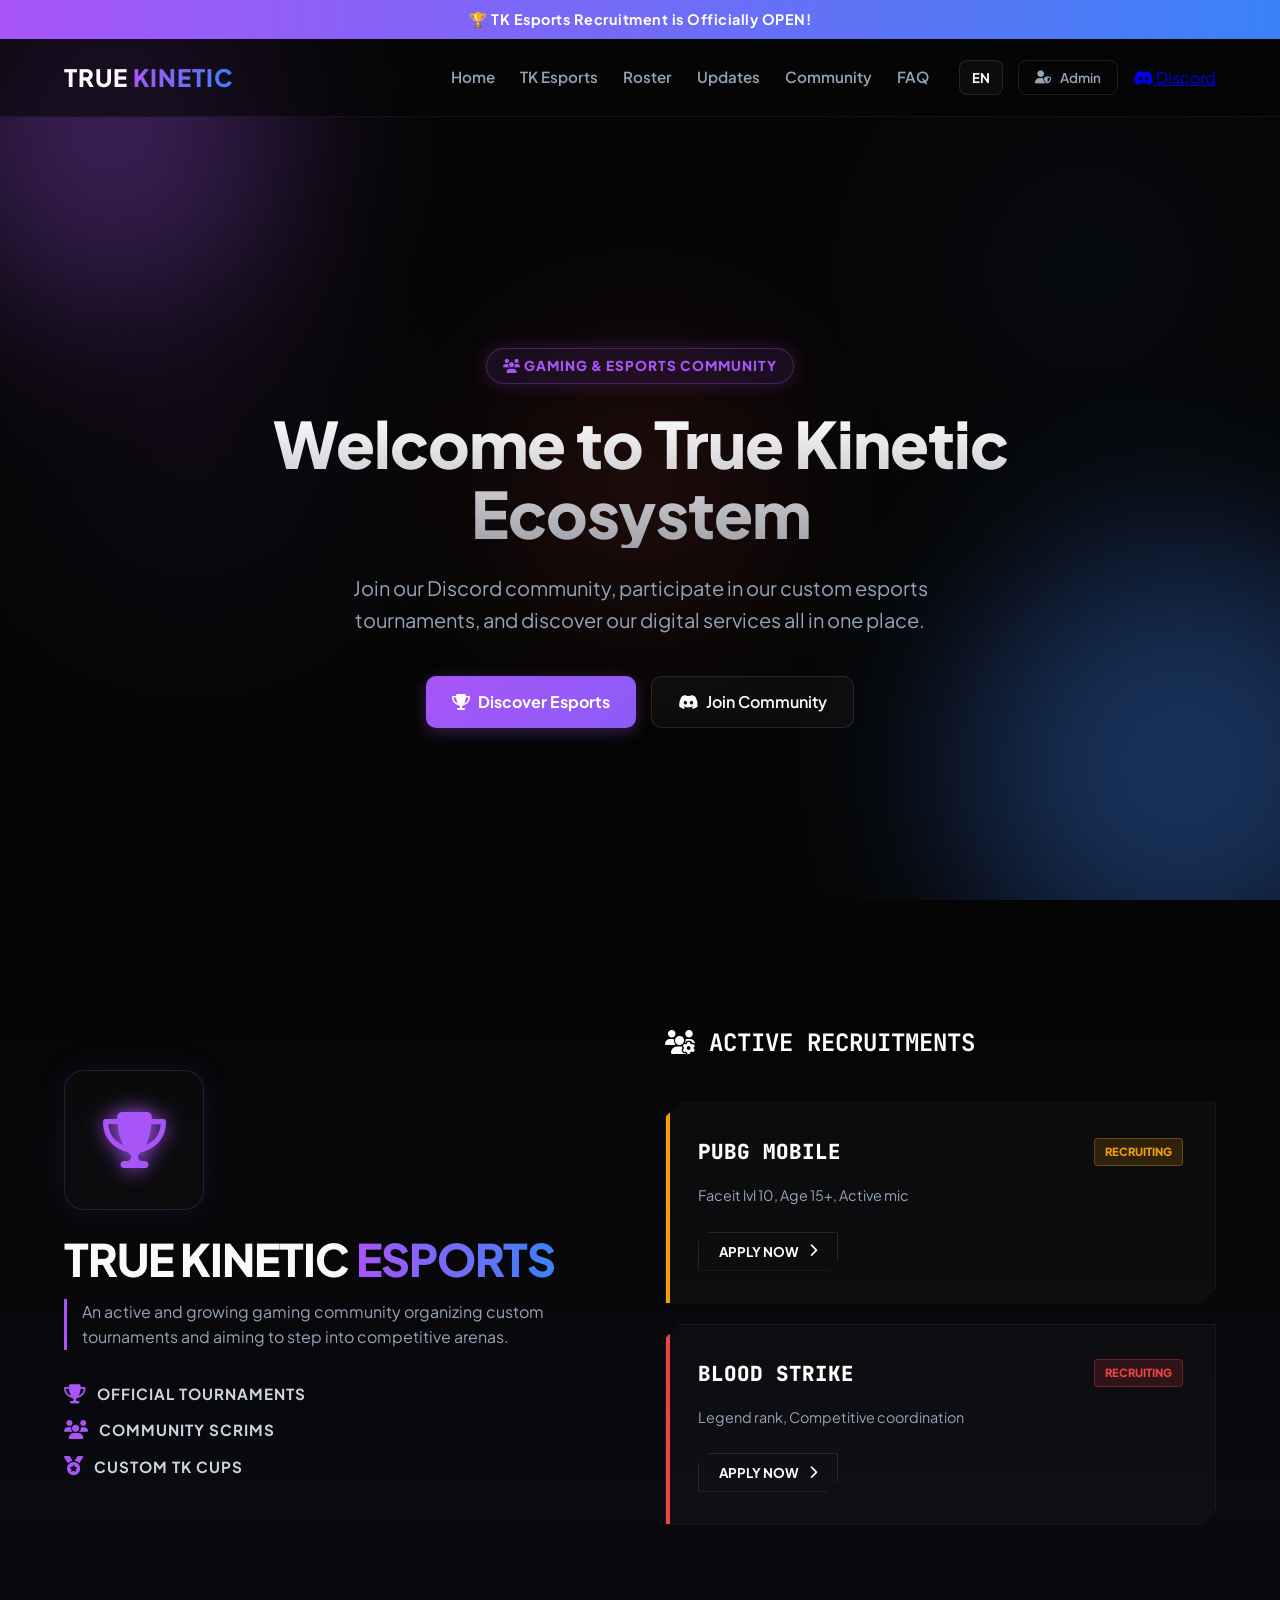
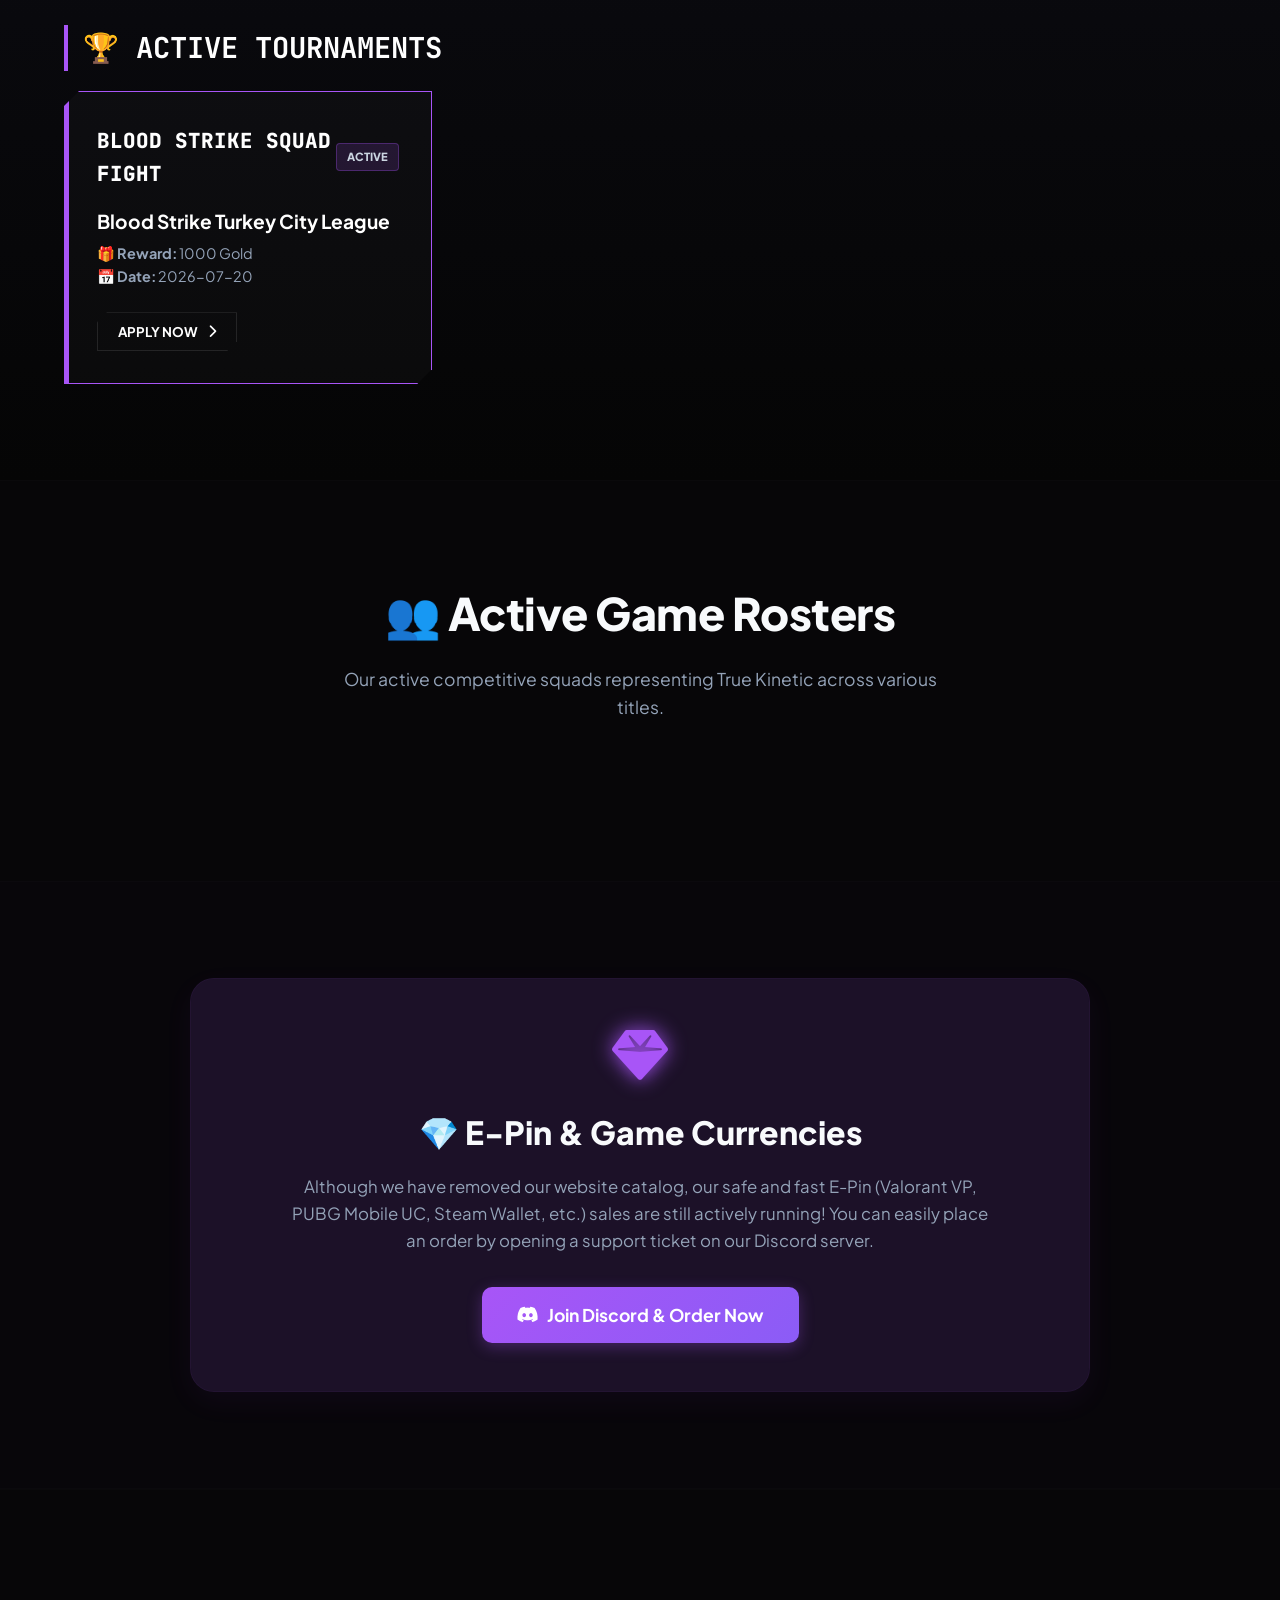
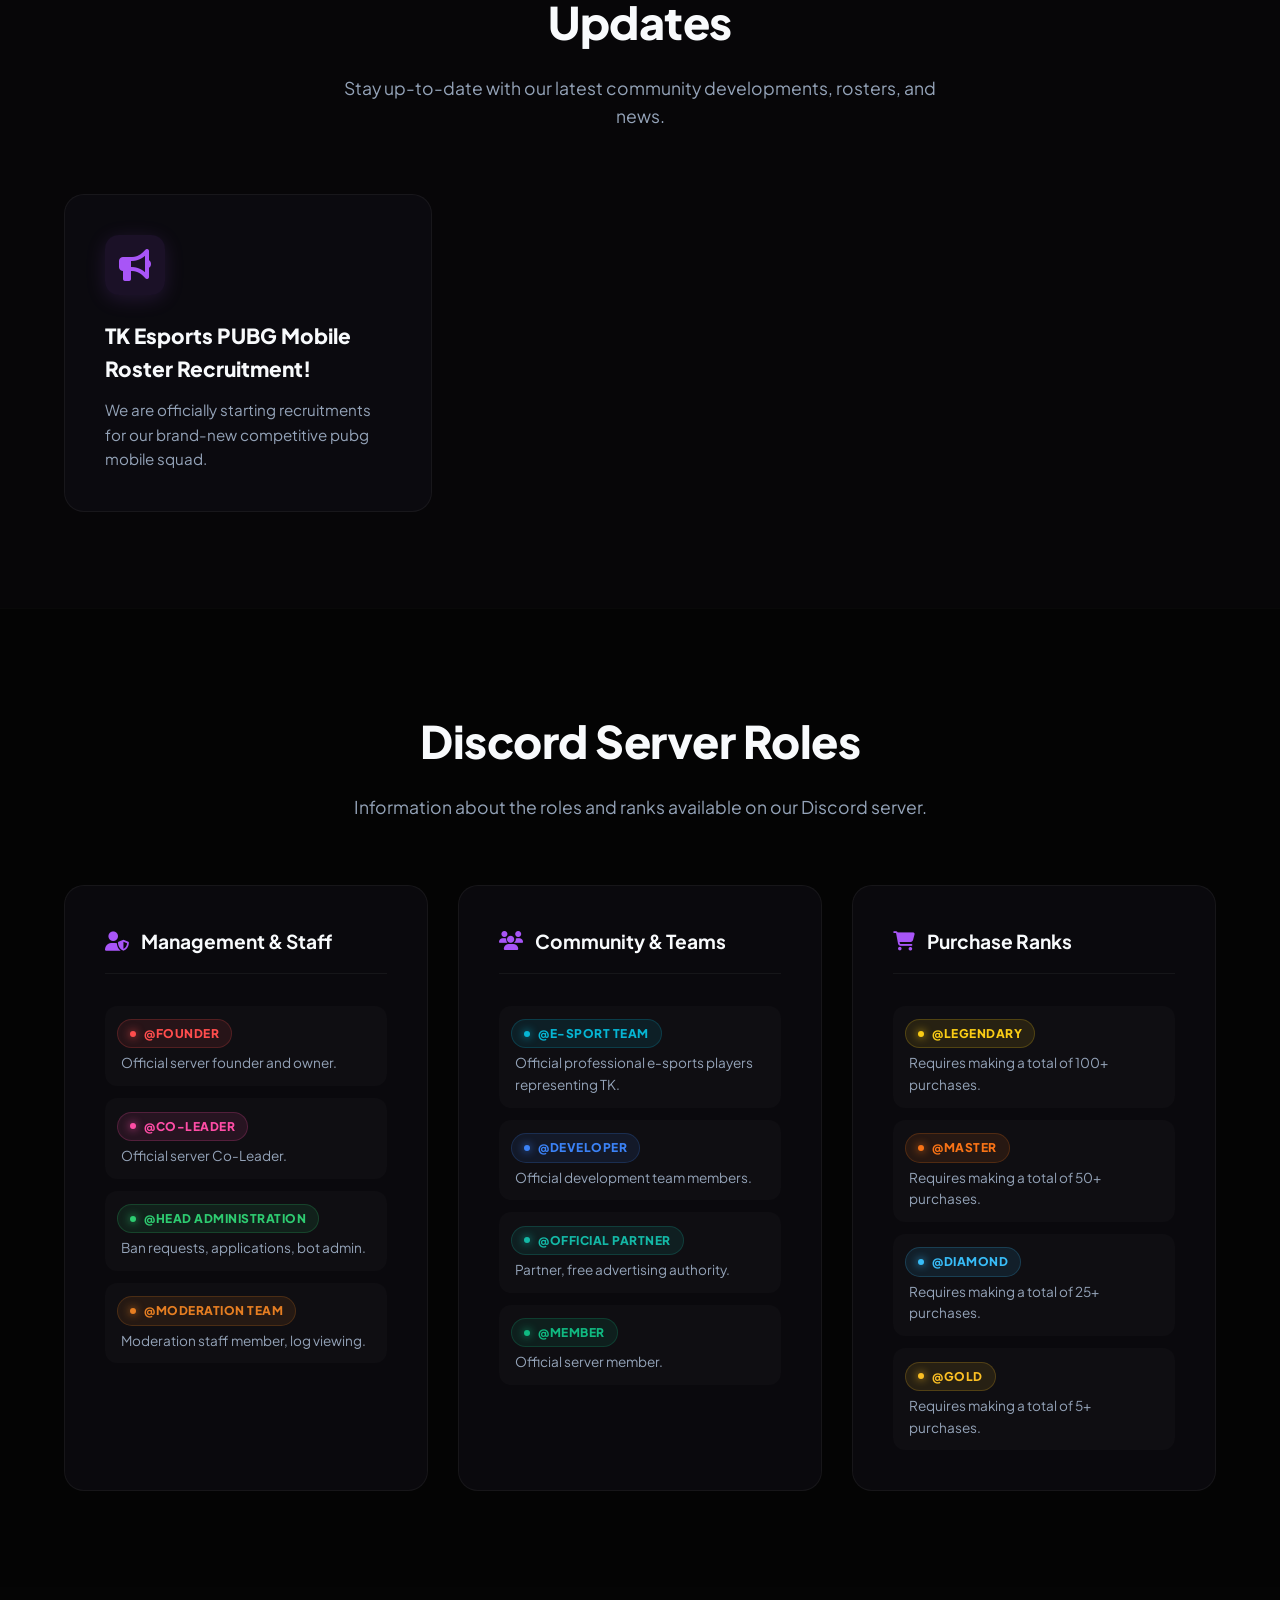
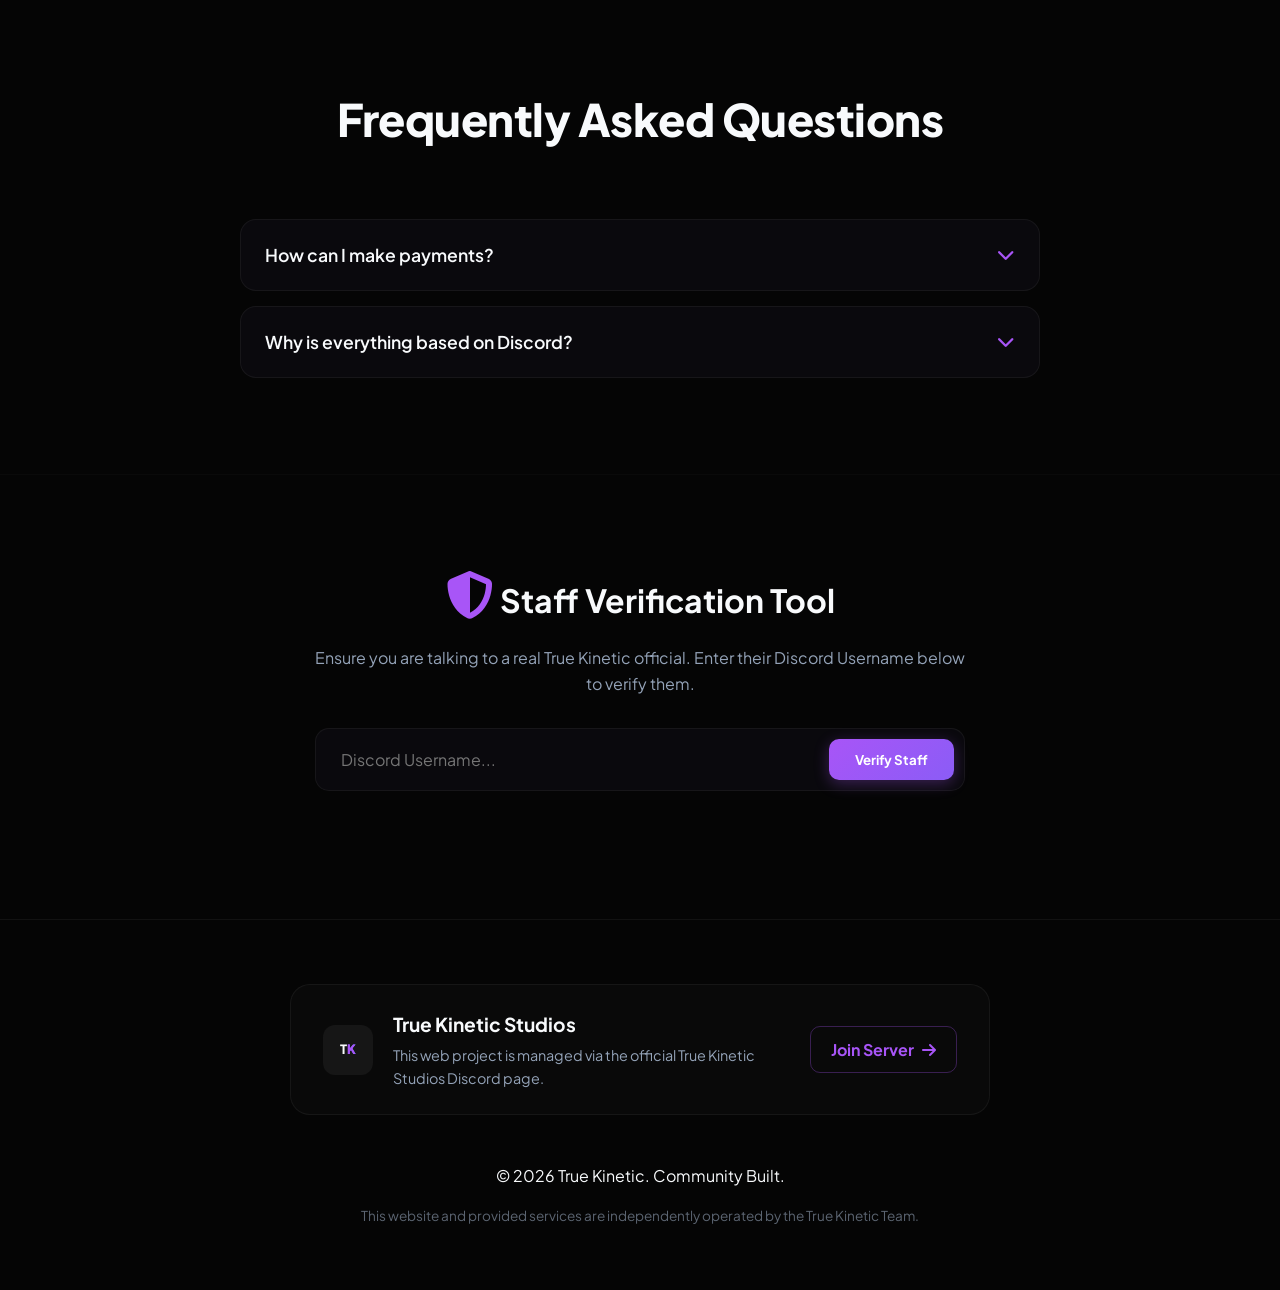
==== index.html @ 8502e548 "Update print statement from 'Hello' to 'Goodbye'" ====
<!DOCTYPE html>
<html lang="en">
<head>
    <meta charset="UTF-8" />
    <meta name="viewport" content="width=device-width, initial-scale=1.0" />
    
    <!-- SEO & Discord Open Graph Etiketleri -->
    <title>True Kinetic | Esports & Community Hub</title>
    <meta name="description" content="Official True Kinetic Esports and Gaming Community Hub.">
    <meta property="og:title" content="True Kinetic | Esports & Community Hub" />
    <meta property="og:description" content="Official True Kinetic Esports, community tournaments, and digital services hub." />
    <meta property="og:image" content="https://images.unsplash.com/photo-1614680376573-df3480f0c6ff?q=80&w=1200&auto=format&fit=crop" />
    <meta property="og:url" content="https://truekinetichub.com" />
    <meta name="theme-color" content="#a855f7">

    <!-- Özel Fontlar ve İkonlar -->
    <link href="https://fonts.googleapis.com/css2?family=Plus+Jakarta+Sans:wght@300;400;500;600;700;800&family=JetBrains+Mono:wght@400;700;800&display=swap" rel="stylesheet">
    <link rel="stylesheet" href="https://cdnjs.cloudflare.com/ajax/libs/font-awesome/6.4.0/css/all.min.css" />
    
    <!-- Harici CSS Dosyası -->
    <link rel="stylesheet" href="style.css" />
</head>
<body>

    <!-- ARKAPLAN ANİMASYONLARI -->
    <div class="animated-bg-elements">
        <div class="glow-orb orb-1"></div>
        <div class="glow-orb orb-2"></div>
        <div class="glow-orb orb-3"></div>
    </div>

    <!-- DUYURU ÇUBUĞU -->
    <div class="announcement-bar">
        <span data-i18n="announcement">🏆 TK Esports Recruitment is Officially OPEN!</span>
    </div>

    <!-- HEADER & NAVBAR -->
    <header class="navbar" id="navbar">
        <div class="logo-area">
            <span class="logo-true">TRUE</span>
            <span class="logo-kinetic"> KINETIC</span>
        </div>

        <div class="mobile-toggle" id="mobileToggle">
            <i class="fas fa-bars"></i>
        </div>

        <div class="nav-container" id="navContainer">
            <nav>
                <a href="#home" data-i18n="nav_home">Home</a>
                <a href="#esports" data-i18n="nav_esports">E-Sports</a>
                <a href="#rosters" data-i18n="nav_roster">Roster</a>
                <a href="#updates" data-i18n="nav_updates">Updates</a>
                <a href="#server-roles" data-i18n="nav_community">Community</a>
                <a href="#faq" data-i18n="nav_faq">FAQ</a>
            </nav>

            <div class="nav-actions">
                <!-- Dil Seçici -->
                <div class="lang-selector">
                    <select id="langSelect">
                        <option value="en">EN</option>
                        <option value="tr">TR</option>
                    </select>
                </div>

                <!-- Admin Giriş Butonu -->
                <button id="openAdminLoginBtn" class="nav-admin-btn">
                    <i class="fas fa-user-shield"></i>
                    <span data-i18n="nav_admin">Admin</span>
                </button>

                <a href="https://discord.gg/tqsKHt6qSS" target="_blank" rel="noopener noreferrer" class="nav-discord-btn">
                    <i class="fab fa-discord"></i> Discord
                </a>
            </div>
        </div>
    </header>

    <!-- HERO SECTION -->
    <section id="home" class="hero">
        <div class="hero-content reveal-on-scroll">
            <span class="badge"><i class="fas fa-users"></i> Gaming & Esports Community</span>
            <h1 data-i18n="hero_title">Welcome to True Kinetic Ecosystem</h1>
            <p data-i18n="hero_desc">Join our Discord community, participate in our custom esports tournaments, and discover our digital services all in one place.</p>
            <div class="hero-buttons">
                <a href="#esports" class="primary-btn"><i class="fas fa-trophy"></i> <span data-i18n="hero_btn_explore">Discover Esports</span></a>
                <a href="https://discord.gg/tqsKHt6qSS" target="_blank" rel="noopener noreferrer" class="secondary-btn">
                    <i class="fab fa-discord"></i> <span data-i18n="hero_btn_discord">Join Community</span>
                </a>
            </div>
        </div>
    </section>

    <!-- TRUE KINETIC ESPORTS -->
    <section id="esports" class="esports-battle-section content-section">
        <div class="esports-battle-container reveal-on-scroll">
            
            <!-- Sol Taraf: Dev Logo ve Topluluk Ruhu -->
            <div class="es-brand-side">
                <div class="es-glow-ring">
                    <i class="fas fa-trophy" style="font-size: 3.5rem; color: var(--purple-glow); filter: drop-shadow(0 0 10px var(--purple-glow));"></i>
                </div>
                <h2 class="es-hero-title">TRUE KINETIC <span>ESPORTS</span></h2>
                <p class="es-hero-desc" data-i18n="es_community_desc">Kendi turnuvalarını düzenleyen, rekabetçi arenalarda yer almayı hedefleyen aktif ve gelişmekte olan bir oyuncu topluluğuyuz.</p>
                <div class="es-features">
                    <span><i class="fas fa-trophy"></i> <span data-i18n="es_feat_1">Official Tournaments</span></span>
                    <span><i class="fas fa-users"></i> <span data-i18n="es_feat_2">Community Scrims</span></span>
                    <span><i class="fas fa-medal"></i> <span data-i18n="es_feat_3">Custom TK Cups</span></span>
                </div>
            </div>

            <!-- Sağ Taraf: Dinamik Kadro Başvuruları (Admin panelinden eklenenler buraya düşecek) -->
            <div class="es-roster-side">
                <h3 style="font-family: var(--font-mono); font-size: 1.5rem; margin-bottom: 20px; color: white;"><i class="fas fa-users-gear"></i> ACTIVE RECRUITMENTS</h3>
                <div id="activeRecruitmentsGrid" style="display: flex; flex-direction: column; gap: 20px;">
                    <!-- Başvurular buraya dinamik dolacak -->
                </div>
            </div>

            <!-- DİNAMİK TURNUVA ALANI -->
            <div style="flex: 1 1 100%; margin-top: 50px;">
                <h3 style="font-family: var(--font-mono); font-size: 1.8rem; margin-bottom: 20px; border-left: 4px solid var(--purple-glow); padding-left: 15px; color: white;">🏆 ACTIVE TOURNAMENTS</h3>
                <div id="activeTournamentsGrid" style="display: grid; grid-template-columns: repeat(auto-fill, minmax(320px, 1fr)); gap: 24px;">
                    <!-- Turnuvalar buraya dinamik dolacak -->
                </div>
            </div>

        </div>
    </section>

    <!-- ACTIVE ROSTERS SECTION (DİNAMİK OYUNCU KADROLARI ALANI) -->
    <section id="rosters" class="content-section" style="background: rgba(168, 85, 247, 0.01); border-top: 1px solid rgba(255,255,255,0.01);">
        <div class="section-header reveal-on-scroll">
            <h2 class="section-title" data-i18n="roster_title">👥 Active Game Rosters</h2>
            <p class="section-subtitle" data-i18n="roster_subtitle">Our active competitive squads representing True Kinetic across various titles.</p>
        </div>
        <div id="activeRostersContainer" style="max-width: 1200px; margin: 0 auto; display: flex; flex-direction: column; gap: 40px;">
            <!-- Kadrolar buraya oyunlara göre gruplanarak dinamik dolacak -->
        </div>
    </section>

    <!-- E-PIN SATIŞ DUYURU BÖLÜMÜ -->
    <section id="epin-announcement" class="content-section" style="background: rgba(168, 85, 247, 0.02); border-top: 1px solid rgba(255,255,255,0.01); border-bottom: 1px solid rgba(255,255,255,0.01);">
        <div class="epin-banner reveal-on-scroll" style="max-width: 900px; margin: 0 auto; background: var(--bg-card); border: 1px solid var(--border-color); border-radius: 24px; padding: 3rem; text-align: center; position: relative; overflow: hidden; box-shadow: 0 10px 30px rgba(168, 85, 247, 0.05); transition: var(--transition-smooth);">
            <div class="es-roster-bg" style="background: var(--purple-glow); opacity: 0.1; width: 100%;"></div>
            <div style="position: relative; z-index: 2;">
                <i class="fas fa-gem" style="font-size: 3.5rem; color: var(--purple-glow); margin-bottom: 1.5rem; filter: drop-shadow(0 0 10px var(--purple-glow));"></i>
                <h2 style="font-size: 2rem; color: var(--text-white); margin-bottom: 1rem; font-weight: 800;" data-i18n="epin_title">💎 E-Pin & Game Currencies</h2>
                <p style="color: var(--text-muted); font-size: 1.05rem; line-height: 1.6; max-width: 700px; margin: 0 auto 2rem;" data-i18n="epin_desc">
                    Although we have removed our website catalog, our safe and fast E-Pin (Valorant VP, PUBG Mobile UC, Steam Cüzdan vb.) sales are still actively running! You can easily place an order by opening a support ticket on our Discord server.
                </p>
                <a href="https://discord.gg/tqsKHt6qSS" target="_blank" rel="noopener noreferrer" class="primary-btn" style="padding: 14px 35px; font-size: 1.1rem;">
                    <i class="fab fa-discord"></i> <span data-i18n="epin_btn">Join Discord & Order Now</span>
                </a>
            </div>
        </div>
    </section>

    <!-- ANNOUNCEMENTS & UPDATES SECTION -->
    <section id="updates" class="updates-section content-section">
        <div class="section-header reveal-on-scroll">
            <h2 class="section-title" data-i18n="nav_updates">Announcements & Updates</h2>
            <p class="section-subtitle">Stay up-to-date with our latest community developments, rosters, and news.</p>
        </div>
        <div id="updatesGrid" class="services-grid">
            <!-- Gelişmeler ve blog duyuruları buraya dinamik dolacak -->
        </div>
    </section>

    <!-- DISCORD ROLLERİ -->
    <section id="server-roles" class="roles-section content-section">
        <div class="section-header reveal-on-scroll">
            <h2 class="section-title" data-i18n="roles_title">Discord Server Roles</h2>
            <p class="section-subtitle" data-i18n="roles_subtitle">Information about the roles and ranks available on our Discord server.</p>
        </div>

        <div class="roles-grid reveal-on-scroll">
            <div class="roles-column">
                <h3 class="column-title"><i class="fas fa-user-shield"></i> <span data-i18n="role_col_staff">Management & Staff</span></h3>
                <div class="role-list">
                    <div class="role-item"><span class="role-badge r-founder">@Founder</span><p data-i18n="r_founder_desc">Official server founder, owner.</p></div>
                    <div class="role-item"><span class="role-badge r-coleader">@Co-Leader</span><p data-i18n="r_coleader_desc">Official server Co-Lead.</p></div>
                    <div class="role-item"><span class="role-badge r-headadmin">@Head Administration</span><p data-i18n="r_headadmin_desc">Ban requests, applications, bot admin.</p></div>
                    <div class="role-item"><span class="role-badge r-mod">@Moderation Team</span><p data-i18n="r_mod_desc">Moderation staff member, log viewing.</p></div>
                </div>
            </div>
            <div class="roles-column">
                <h3 class="column-title"><i class="fas fa-users"></i> <span data-i18n="role_col_members">Community & Teams</span></h3>
                <div class="role-list">
                    <div class="role-item"><span class="role-badge r-esport">@E-Sport Team</span><p data-i18n="r_esport_desc">Official professional e-sports players representing TK.</p></div>
                    <div class="role-item"><span class="role-badge r-developer">@Developer</span><p data-i18n="r_developer_desc">Official development team members.</p></div>
                    <div class="role-item"><span class="role-badge r-partnerteam">@Official Partner</span><p data-i18n="r_partnerteam_desc">Partner, free advertising authority.</p></div>
                    <div class="role-item"><span class="role-badge r-member">@Member</span><p data-i18n="r_member_desc">Official server member.</p></div>
                </div>
            </div>
            <div class="roles-column">
                <h3 class="column-title"><i class="fas fa-shopping-cart"></i> <span data-i18n="role_col_ranks">Purchase Ranks</span></h3>
                <div class="role-list">
                    <div class="role-item"><span class="role-badge r-legendary">@Legendary</span><p data-i18n="r_legendary_desc">Requires making a total of 100+ purchases.</p></div>
                    <div class="role-item"><span class="role-badge r-master">@Master</span><p data-i18n="r_master_desc">Requires making a total of 50+ purchases.</p></div>
                    <div class="role-item"><span class="role-badge r-diamond">@Diamond</span><p data-i18n="r_diamond_desc">Requires making a total of 25+ purchases.</p></div>
                    <div class="role-item"><span class="role-badge r-gold">@Gold</span><p data-i18n="r_gold_desc">Requires making a total of 5+ purchases.</p></div>
                </div>
            </div>
        </div>
    </section>

    <!-- S.S.S. -->
    <section id="faq" class="faq-section content-section">
        <div class="section-header reveal-on-scroll">
            <h2 class="section-title" data-i18n="faq_title">Frequently Asked Questions</h2>
        </div>
        <div class="faq-container reveal-on-scroll">
            <div class="faq-item">
                <button class="faq-question"><span data-i18n="faq_q1_title">How can I make payments?</span><i class="fas fa-chevron-down"></i></button>
                <div class="faq-answer"><p data-i18n="faq_q1_desc">You can easily complete payments by opening a ticket on our Discord server. We support various secure options like Bank Transfer, Papara, and major secure local payment networks.</p></div>
            </div>
            <div class="faq-item">
                <button class="faq-question"><span data-i18n="faq_q3_title">Why is everything based on Discord?</span><i class="fas fa-chevron-down"></i></button>
                <div class="faq-answer"><p data-i18n="faq_q3_desc">To offer personal assistance, address specific inquiries directly, and maintain direct secure support, we manage all purchases personally through our Discord ticket system.</p></div>
            </div>
        </div>
    </section>

    <!-- YETKİLİ DOĞRULAMA -->
    <section class="security-check content-section">
        <div class="security-container reveal-on-scroll">
            <h2><i class="fas fa-shield-halved"></i> Staff Verification Tool</h2>
            <p data-i18n="sec_desc">Ensure you are talking to a real True Kinetic official. Enter their Discord Username below to verify them.</p>
            <div class="verify-box">
                <input type="text" id="staffInput" placeholder="Discord Username..." />
                <button id="verifyBtn" class="primary-btn" data-i18n="sec_btn">Verify Staff</button>
            </div>
            <div id="verifyResult" class="verify-result"></div>
        </div>
    </section>

    <!-- FOOTER -->
    <footer>
        <div class="footer-container">
            <div class="footer-community">
                <div class="community-info">
                    <div class="community-logo-wrapper">
                        <span class="logo-true" style="font-weight: 900; font-size: 0.8rem;">T</span><span class="logo-kinetic" style="font-weight: 900; font-size: 0.8rem; color:var(--purple-glow)">K</span>
                    </div>
                    <div class="community-text">
                        <h4 data-i18n="footer_community_title">True Kinetic Studios</h4>
                        <p data-i18n="footer_community_desc">This web project is managed via the official True Kinetic Studios Discord page.</p>
                    </div>
                </div>
                <a href="https://discord.gg/tqsKHt6qSS" target="_blank" class="community-btn">
                    Join Server <i class="fas fa-arrow-right"></i>
                </a>
            </div>
            <div class="footer-content">
                <p>&copy; 2026 True Kinetic. Community Built.</p>
                <p class="footer-sub" data-i18n="footer_sub">This website and provided services are independently operated by the True Kinetic Team.</p>
            </div>
        </div>
    </footer>

    <!-- MODALLAR (POPUPS) -->
    <div id="toastContainer"></div>

    <!-- 2. Admin Şifre Giriş Modalı -->
    <div id="adminAuthModal" class="modal-overlay">
        <div class="modal-content auth-modal-content">
            <span class="close-modal-btn" id="closeAuthBtn">&times;</span>
            <i class="fas fa-fingerprint auth-icon"></i>
            <h2>System Authentication</h2>
            <div style="margin-top: 1.5rem; text-align: left;">
                <div class="password-field-wrapper">
                    <input type="password" id="adminPassInput" class="dashboard-input" placeholder="Enter secure key...">
                    <button type="button" class="password-toggle-btn" id="toggleAdminPass"><i class="far fa-eye"></i></button>
                </div>
            </div>
            <button id="submitAdminLoginBtn" class="primary-btn" style="width: 100%; justify-content: center; margin-top: 1rem;"><i class="fas fa-unlock"></i> Authenticate Session</button>
        </div>
    </div>

    <!-- 3. Admin Yönetim Paneli Modalı (Log Out Butonu ve Yeni Sekmeler Eklendi) -->
    <div id="adminDashboard" class="modal-overlay">
        <div class="dashboard-content">
            <span class="close-modal-btn" onclick="document.getElementById('adminDashboard').classList.remove('active')">&times;</span>
            
            <div class="dashboard-header" style="display: flex; justify-content: space-between; align-items: center; border-bottom: 1px solid var(--border-color); padding-bottom: 15px; margin-bottom: 20px;">
                <div>
                    <h2><i class="fas fa-toolbox"></i> True Kinetic Control Panel</h2>
                    <p>Manage tournaments, write community updates, and open team applications instantly.</p>
                </div>
                <button id="adminLogoutBtn" class="primary-btn" style="background: var(--danger); font-size: 0.9rem; padding: 8px 15px; border-radius: 8px; box-shadow: none;"><i class="fas fa-sign-out-alt"></i> Log Out</button>
            </div>

            <div class="dashboard-stats" style="display: grid; grid-template-columns: repeat(auto-fit, minmax(200px, 1fr)); gap: 20px;">
                <div class="stat-card"><div class="stat-icon"><i class="fas fa-trophy"></i></div><div class="stat-info"><h4 id="statTotalTournaments">0</h4><span>Tournaments</span></div></div>
                <div class="stat-card"><div class="stat-icon"><i class="fas fa-newspaper"></i></div><div class="stat-info"><h4 id="statTotalUpdates">0</h4><span>Updates & News</span></div></div>
                <div class="stat-card"><div class="stat-icon"><i class="fas fa-user-plus"></i></div><div class="stat-info"><h4 id="statTotalRecruitments">0</h4><span>Applications</span></div></div>
                <div class="stat-card"><div class="stat-icon"><i class="fas fa-users"></i></div><div class="stat-info"><h4 id="statTotalRoster">0</h4><span>Roster Members</span></div></div>
            </div>

            <div class="dashboard-tabs">
                <button class="tab-btn active" data-tab="tabAdminTournaments"><i class="fas fa-trophy"></i> Tournaments</button>
                <button class="tab-btn" data-tab="tabAdminUpdates"><i class="fas fa-newspaper"></i> Updates & News</button>
                <button class="tab-btn" data-tab="tabAdminRecruitments"><i class="fas fa-user-plus"></i> Recruitments</button>
                <button class="tab-btn" data-tab="tabAdminRoster"><i class="fas fa-users"></i> Team Roster</button>
                <button class="tab-btn" data-tab="tabAdminStaff"><i class="fas fa-database"></i> Database & Staff</button>
            </div>

            <div class="dashboard-body">
                <!-- Sekme 1: Turnuva Yönetimi -->
                <div id="tabAdminTournaments" class="tab-content active">
                    <div class="dashboard-grid-2">
                        <div class="dashboard-section">
                            <h3><i class="fas fa-plus"></i> Create Esports Tournament</h3>
                            <div class="add-product-form">
                                <input type="text" id="tourOyun" class="dashboard-input" placeholder="Game Name (e.g., Valorant)" required>
                                <input type="text" id="tourBaslik" class="dashboard-input" placeholder="Tournament Title" required>
                                <input type="text" id="tourOdul" class="dashboard-input" placeholder="Reward Pool (e.g., 5000 VP)" required>
                                <input type="date" id="tourTarih" class="dashboard-input" required>
                                <button id="addTournamentBtn" class="primary-btn dashboard-action-btn"><i class="fas fa-plus"></i> Launch Tournament</button>
                            </div>
                        </div>
                        <div class="dashboard-section">
                            <h3><i class="fas fa-list"></i> Active Tournaments</h3>
                            <ul id="adminTournamentList" class="dashboard-staff-list" style="max-height: 400px"></ul>
                        </div>
                    </div>
                </div>

                <!-- Sekme 2: Duyuru ve Güncelleme Yönetimi -->
                <div id="tabAdminUpdates" class="tab-content">
                    <div class="dashboard-grid-2">
                        <div class="dashboard-section">
                            <h3><i class="fas fa-plus"></i> Write Community Update</h3>
                            <div class="add-product-form">
                                <input type="text" id="upBaslikEn" class="dashboard-input" placeholder="Title (EN)" required>
                                <input type="text" id="upBaslikTr" class="dashboard-input" placeholder="Başlık (TR)" required>
                                <input type="text" id="upDescEn" class="dashboard-input" placeholder="Description (EN)" required>
                                <input type="text" id="upDescTr" class="dashboard-input" placeholder="Açıklama (TR)" required>
                                <input type="text" id="upIcon" class="dashboard-input" placeholder="FontAwesome Icon (e.g., fas fa-bullhorn)" required>
                                <button id="addUpdateBtn" class="primary-btn dashboard-action-btn"><i class="fas fa-plus"></i> Post Update</button>
                            </div>
                        </div>
                        <div class="dashboard-section">
                            <h3><i class="fas fa-list"></i> Published Updates</h3>
                            <ul id="adminUpdateList" class="dashboard-staff-list" style="max-height: 400px"></ul>
                        </div>
                    </div>
                </div>

                <!-- Sekme 3: Kadro Başvuru Yönetimi -->
                <div id="tabAdminRecruitments" class="tab-content">
                    <div class="dashboard-grid-2">
                        <div class="dashboard-section">
                            <h3><i class="fas fa-plus"></i> Create New Recruitment</h3>
                            <div class="add-product-form">
                                <input type="text" id="recOyun" class="dashboard-input" placeholder="Game Name (e.g., CS2)" required />
                                <div class="form-row-dual">
                                    <input type="text" id="recDescEn" class="dashboard-input" placeholder="Reqs (EN)" required />
                                    <input type="text" id="recDescTr" class="dashboard-input" placeholder="Gereksinimler (TR)" required />
                                </div>
                                <select id="recTheme" class="dashboard-select">
                                    <option value="pubg-theme">Yellow Theme (PUBG)</option>
                                    <option value="bs-theme">Red Theme (Blood Strike)</option>
                                    <option value="software">Purple Theme (True Kinetic)</option>
                                </select>
                                <button id="addRecruitmentBtn" class="primary-btn dashboard-action-btn"><i class="fas fa-plus"></i> Open Recruitment</button>
                            </div>
                        </div>
                        <div class="dashboard-section">
                            <h3><i class="fas fa-trash-can"></i> Active Recruitments</h3>
                            <ul id="adminRecruitmentList" class="dashboard-staff-list" style="max-height: 400px"></ul>
                        </div>
                    </div>
                </div>

                <!-- Sekme 4: E-Spor Kadro Yönetimi (YEPYENİ BÖLÜM!) -->
                <div id="tabAdminRoster" class="tab-content">
                    <div class="dashboard-grid-2">
                        <div class="dashboard-section">
                            <h3><i class="fas fa-user-plus"></i> Add Team Member</h3>
                            <div class="add-product-form">
                                <input type="text" id="memberOyun" class="dashboard-input" placeholder="Game (e.g., PUBG Mobile)" required>
                                <input type="text" id="memberName" class="dashboard-input" placeholder="Player Nickname/Name" required>
                                <input type="text" id="memberRol" class="dashboard-input" placeholder="Role (e.g., IGL, Sniper, Entry)" required>
                                <input type="number" id="memberYas" class="dashboard-input" placeholder="Age" required>
                                <button id="addRosterBtn" class="primary-btn dashboard-action-btn"><i class="fas fa-plus"></i> Add Player</button>
                            </div>
                        </div>
                        <div class="dashboard-section">
                            <h3><i class="fas fa-users"></i> Active Roster Members</h3>
                            <ul id="adminRosterList" class="dashboard-staff-list" style="max-height: 400px"></ul>
                        </div>
                    </div>
                </div>

                <!-- Sekme 5: Database & Staff -->
                <div id="tabAdminStaff" class="tab-content">
                    <div class="dashboard-grid-2">
                        <div class="dashboard-section">
                            <h3><i class="fas fa-users-gear"></i> Staff Verification List</h3>
                            <div class="staff-manager-box">
                                <div class="staff-add-row" style="display:flex; gap:10px; margin-bottom:15px;">
                                    <input type="text" id="newStaffInput" class="dashboard-input" style="margin:0;" placeholder="Discord Username" />
                                    <button id="addStaffBtn" class="primary-btn" style="padding: 0 20px;"><i class="fas fa-plus"></i></button>
                                </div>
                                <ul id="staffList" class="dashboard-staff-list" style="max-height: 250px"></ul>
                            </div>
                        </div>
                        <div class="dashboard-section">
                            <h3><i class="fas fa-server"></i> Sync Database (JSON)</h3>
                            <p style="font-size:0.85rem; color:var(--text-muted); margin-bottom: 15px;">Tüm sitenin (Turnuva, Duyuru, Kadrolar vb.) yerel veritabanını indirin ve GitHub'a yükleyin.</p>
                            <div style="display:flex; gap:10px; margin-top:2rem;">
                                <button id="exportDbBtn" class="primary-btn" style="flex:1; background: #2ecc71; color: #000;"><i class="fas fa-download"></i> Export DB</button>
                                <input type="file" id="importDbFile" accept=".json" style="display:none;">
                                <button id="importDbBtn" class="primary-btn" style="flex:1; background: #f39c12; color: #000;"><i class="fas fa-upload"></i> Import Backup</button>
                            </div>
                        </div>
                    </div>
                </div>
            </div>
        </div>
    </div>

    <!-- 4. E-Spor Başvuru Kuralları Modalı -->
    <div id="esportsApplyModal" class="modal-overlay">
        <div class="modal-content esports-modal-content">
            <span class="close-modal-btn" onclick="document.getElementById('esportsApplyModal').classList.remove('active')">&times;</span>
            <div class="es-modal-header">
                <i class="fas fa-clipboard-list"></i>
                <h2 id="esModalGameTitle">TK Esports</h2>
                <p data-i18n="es_modal_subtitle">Player Recruitment Requirements & Rules</p>
            </div>
            <div class="es-rules-list">
                <div class="es-rule-item"><i class="fas fa-microphone"></i><div><h4 data-i18n="es_rule1_title">Communication</h4><p data-i18n="es_rule1_desc">Active microphone usage and Discord presence is strictly required during match times.</p></div></div>
                <div class="es-rule-item"><i class="fas fa-user-clock"></i><div><h4 data-i18n="es_rule2_title">Activity & Dedication</h4><p data-i18n="es_rule2_desc">Players must attend scheduled community scrims, training sessions, and official cups.</p></div></div>
                <div class="es-rule-item"><i class="fas fa-handshake"></i><div><h4 data-i18n="es_rule3_title">Respect & Toxicity</h4><p data-i18n="es_rule3_desc">Zero tolerance for toxic behavior. You represent the True Kinetic community.</p></div></div>
            </div>
            <div class="es-modal-footer">
                <p class="es-warning-text" data-i18n="es_modal_warning">By proceeding, you agree to follow the community guidelines. You will be redirected to our Discord server to open a recruitment ticket.</p>
                <a href="https://discord.gg/tqsKHt6qSS" target="_blank" class="es-accept-btn">
                    <i class="fab fa-discord"></i> <span data-i18n="es_btn_accept">I Accept, Open Ticket</span>
                </a>
            </div>
        </div>
    </div>

    <!-- Script çağrısı normale döndürüldü -->
    <script src="script.js"></script>
</body>
</html>
---- style.css ----
/* ==========================================================================
   1. ES-PORTAL TEMA DEĞİŞKENLERİ VE TASARIM SIFIRLAMA
   ========================================================================== */
:root {
    --bg-main: #050505;         
    --bg-darker: #000000;       
    --bg-card: rgba(18, 16, 26, 0.45);         
    --bg-glass: rgba(10, 8, 15, 0.7);
    --purple-glow: #a855f7;     
    --purple-hover: #cbd5e1;    
    --text-white: #f8fafc;
    --text-muted: #94a3b8;
    --border-color: rgba(168, 85, 247, 0.15);
    --border-hover: rgba(168, 85, 247, 0.4);
    --success: #2ecc71;
    --warning: #f1c40f;
    --danger: #e74c3c;
    --font-sans: 'Plus Jakarta Sans', sans-serif;
    --font-mono: 'JetBrains Mono', monospace;
    --transition-smooth: all 0.4s cubic-bezier(0.16, 1, 0.3, 1);
}

* { margin: 0; padding: 0; box-sizing: border-box; scroll-behavior: smooth; font-family: var(--font-sans); }

body {
    background-color: var(--bg-main); color: var(--text-white); line-height: 1.6; overflow-x: hidden;
    background-image: radial-gradient(circle at 15% 50%, rgba(168, 85, 247, 0.05), transparent 25%), radial-gradient(circle at 85% 30%, rgba(59, 130, 246, 0.04), transparent 25%);
    background-attachment: fixed;
}

::-webkit-scrollbar { width: 8px; }
::-webkit-scrollbar-track { background: var(--bg-darker); }
::-webkit-scrollbar-thumb { background: rgba(168, 85, 247, 0.3); border-radius: 10px; }
::-webkit-scrollbar-thumb:hover { background: var(--purple-glow); }

.animated-bg-elements { position: absolute; width: 100%; height: 100vh; top: 0; left: 0; overflow: hidden; z-index: 0; pointer-events: none; }
.glow-orb { position: absolute; border-radius: 50%; filter: blur(90px); opacity: 0.35; animation: floatOrb 12s infinite alternate ease-in-out; }
.orb-1 { width: 350px; height: 350px; background: var(--purple-glow); top: -5%; left: -5%; }
.orb-2 { width: 450px; height: 450px; background: #3b82f6; bottom: -10%; right: -10%; animation-delay: -5s; }
.orb-3 { width: 250px; height: 250px; background: #ef4444; top: 40%; left: 50%; transform: translateX(-50%); animation-delay: -2s; opacity: 0.15; }

@keyframes floatOrb {
    0% { transform: translate(0, 0) scale(1); }
    100% { transform: translate(40px, -40px) scale(1.1); }
}

.announcement-bar { background: linear-gradient(90deg, var(--purple-glow), #3b82f6); color: white; text-align: center; padding: 8px 15px; font-size: 0.9rem; font-weight: 700; position: relative; z-index: 1001; letter-spacing: 0.5px; }

.primary-btn { background: linear-gradient(135deg, var(--purple-glow), #8b5cf6); color: #ffffff; padding: 12px 26px; border-radius: 10px; font-weight: 700; text-decoration: none; display: inline-flex; align-items: center; gap: 8px; border: none; cursor: pointer; transition: var(--transition-smooth); box-shadow: 0 4px 15px rgba(168, 85, 247, 0.3); }
.primary-btn:hover { transform: translateY(-2px); box-shadow: 0 8px 25px rgba(168, 85, 247, 0.5); color: #ffffff; }

.secondary-btn { background: rgba(255, 255, 255, 0.03); color: var(--text-white); padding: 12px 26px; border-radius: 10px; font-weight: 600; text-decoration: none; display: inline-flex; align-items: center; gap: 8px; border: 1px solid rgba(255, 255, 255, 0.1); transition: var(--transition-smooth); cursor: pointer; }
.secondary-btn:hover { background: rgba(255, 255, 255, 0.08); border-color: var(--text-white); transform: translateY(-2px); }

.content-section { padding: 6rem 5%; position: relative; z-index: 2; }
.section-header { text-align: center; margin-bottom: 4rem; }
.section-title { font-size: clamp(2rem, 4vw, 2.8rem); font-weight: 800; color: var(--text-white); margin-bottom: 1rem; letter-spacing: -0.5px; }
.section-subtitle { color: var(--text-muted); font-size: 1.1rem; max-width: 600px; margin: 0 auto; }

/* NAVBAR */
.navbar { display: flex; justify-content: space-between; align-items: center; padding: 1.2rem 5%; background: rgba(5, 5, 5, 0.6); backdrop-filter: blur(16px); -webkit-backdrop-filter: blur(16px); position: sticky; top: 0; z-index: 1000; border-bottom: 1px solid rgba(255, 255, 255, 0.05); transition: var(--transition-smooth); }
.navbar.scrolled { padding: 0.8rem 5%; background: rgba(5, 5, 5, 0.85); border-bottom: 1px solid var(--border-color); box-shadow: 0 10px 30px rgba(0,0,0,0.5); }
.logo-area { font-size: 1.5rem; font-weight: 800; letter-spacing: 1px; cursor: pointer; z-index: 1001; }
.logo-true { color: var(--text-white); }
.logo-kinetic { color: transparent; background: linear-gradient(to right, var(--purple-glow), #3b82f6); -webkit-background-clip: text; }
.nav-container { display: flex; align-items: center; gap: 30px; }
nav { display: flex; gap: 25px; }
nav a { color: var(--text-muted); text-decoration: none; font-weight: 600; font-size: 0.95rem; position: relative; transition: var(--transition-smooth); }
nav a:hover { color: var(--text-white); }
nav a::after { content: ''; position: absolute; width: 0; height: 2px; bottom: -4px; left: 0; background: var(--purple-glow); transition: var(--transition-smooth); border-radius: 2px; }
nav a:hover::after { width: 100%; }
.nav-actions { display: flex; align-items: center; gap: 15px; }
.lang-selector select { background: rgba(255, 255, 255, 0.03); color: var(--text-white); border: 1px solid rgba(255, 255, 255, 0.1); padding: 8px 12px; border-radius: 8px; font-weight: 700; cursor: pointer; outline: none; transition: var(--transition-smooth); appearance: none; }
.lang-selector select:hover { border-color: var(--purple-glow); }
.lang-selector select option { background: var(--bg-main); }
.nav-admin-btn { background: transparent; color: var(--text-muted); border: 1px solid rgba(255, 255, 255, 0.1); padding: 8px 16px; border-radius: 8px; font-weight: 600; cursor: pointer; display: flex; align-items: center; gap: 8px; transition: var(--transition-smooth); }
.nav-admin-btn:hover { color: var(--purple-glow); border-color: var(--purple-glow); background: rgba(168, 85, 247, 0.05); }
.mobile-toggle { display: none; font-size: 1.5rem; color: var(--text-white); cursor: pointer; z-index: 1001; }

.hero { min-height: 90vh; display: flex; justify-content: center; align-items: center; text-align: center; padding: 4rem 5% 2rem; position: relative; z-index: 2; }
.hero-content { max-width: 900px; z-index: 1; }
.badge { background: rgba(168, 85, 247, 0.1); border: 1px solid rgba(168, 85, 247, 0.3); color: var(--purple-glow); padding: 6px 16px; border-radius: 20px; font-size: 0.85rem; font-weight: 800; letter-spacing: 1px; text-transform: uppercase; display: inline-block; margin-bottom: 1.5rem; box-shadow: 0 0 20px rgba(168, 85, 247, 0.2); }
.hero h1 { font-size: clamp(2.5rem, 5vw, 4.5rem); font-weight: 800; line-height: 1.1; margin-bottom: 1.5rem; color: transparent; background: linear-gradient(180deg, #ffffff 0%, #a1a1aa 100%); -webkit-background-clip: text; letter-spacing: -1px; }
.hero p { font-size: clamp(1rem, 2vw, 1.25rem); color: var(--text-muted); margin-bottom: 2.5rem; max-width: 700px; margin-inline: auto; }
.hero-buttons { display: flex; justify-content: center; gap: 15px; flex-wrap: wrap; }

/* ESPORTS BÖLÜMÜ */
.esports-battle-section { background: linear-gradient(180deg, var(--bg-main) 0%, rgba(10,10,15,1) 50%, var(--bg-main) 100%); position: relative; overflow: hidden; padding: 6rem 5%; border-top: 1px solid rgba(255,255,255,0.02); }
.esports-battle-container { display: flex; flex-wrap: wrap; gap: 50px; max-width: 1300px; margin: 0 auto; align-items: center; }

.es-brand-side { flex: 1; min-width: 350px; display: flex; flex-direction: column; align-items: flex-start; }
.es-glow-ring { width: 140px; height: 140px; background: rgba(255,255,255,0.02); border-radius: 20px; display: flex; justify-content: center; align-items: center; margin-bottom: 1.5rem; border: 1px solid rgba(168, 85, 247, 0.2); box-shadow: 0 0 30px rgba(168,85,247,0.1);}
.es-hero-title { font-size: clamp(2rem, 3.5vw, 3rem); font-weight: 900; line-height: 1.1; color: var(--text-white); margin-bottom: 1rem; text-transform: uppercase; letter-spacing: -1px; }
.es-hero-title span { color: transparent; background: linear-gradient(90deg, var(--purple-glow), #3b82f6); -webkit-background-clip: text; }
.es-hero-desc { color: var(--text-muted); font-size: 1rem; line-height: 1.6; margin-bottom: 2rem; max-width: 500px; border-left: 3px solid var(--purple-glow); padding-left: 15px;}

.es-features { display: flex; flex-direction: column; gap: 12px; }
.es-features span { display: flex; align-items: center; gap: 10px; font-weight: 700; color: #cbd5e1; font-size: 0.95rem; text-transform: uppercase; letter-spacing: 1px;}
.es-features i { color: var(--purple-glow); font-size: 1.2rem; }

.es-roster-side { flex: 1; min-width: 350px; display: flex; flex-direction: column; gap: 20px; }
.es-roster-card { position: relative; background: rgba(255,255,255,0.02); border: 1px solid rgba(255,255,255,0.05); padding: 2rem; clip-path: polygon(15px 0, 100% 0, 100% calc(100% - 15px), calc(100% - 15px) 100%, 0 100%, 0 15px); transition: 0.3s; overflow: hidden; }
.es-roster-card:hover { transform: translateX(-5px); }

.pubg-theme:hover { border-color: #f59e0b; box-shadow: -10px 0 30px rgba(245, 158, 11, 0.1); }
.bs-theme:hover { border-color: #ef4444; box-shadow: -10px 0 30px rgba(239, 68, 68, 0.1); }
.software:hover { border-color: var(--purple-glow); box-shadow: -10px 0 30px rgba(168, 85, 247, 0.1); }

.es-roster-bg { position: absolute; top: 0; left: 0; width: 4px; height: 100%; transition: 0.4s; }
.pubg-theme .es-roster-bg { background: #f59e0b; }
.bs-theme .es-roster-bg { background: #ef4444; }
.software .es-roster-bg { background: var(--purple-glow); }
.es-roster-card:hover .es-roster-bg { width: 100%; opacity: 0.05; }

.es-roster-content { position: relative; z-index: 2; }
.es-roster-head { display: flex; justify-content: space-between; align-items: center; margin-bottom: 1rem; }
.es-roster-head h3 { font-family: var(--font-mono); font-size: 1.3rem; font-weight: 800; color: white; letter-spacing: 1px;}
.pulse-tag { background: rgba(168, 85, 247, 0.15); color: var(--purple-glow); padding: 4px 10px; font-size: 0.7rem; font-weight: 800; border-radius: 4px; animation: pulseGlow 1.5s infinite; border: 1px solid rgba(168, 85, 247, 0.3);}
.pubg-theme .pulse-tag { background: rgba(245, 158, 11, 0.15); color: #f59e0b; border-color: rgba(245,158,11,0.3); }
.bs-theme .pulse-tag { background: rgba(239, 68, 68, 0.15); color: #ef4444; border-color: rgba(239,68,68,0.3); }

.es-roster-content p { color: var(--text-muted); font-size: 0.9rem; margin-bottom: 1.5rem; }

.es-action-btn { background: transparent; border: 1px solid rgba(255,255,255,0.1); color: white; padding: 10px 20px; font-weight: 700; font-family: var(--font-mono); text-transform: uppercase; cursor: pointer; display: inline-flex; align-items: center; gap: 10px; transition: 0.3s; clip-path: polygon(10px 0, 100% 0, 100% calc(100% - 10px), calc(100% - 10px) 100%, 0 100%, 0 10px); }
.pubg-theme .es-action-btn:hover { background: #f59e0b; border-color: #f59e0b; color: black; }
.bs-theme .es-action-btn:hover { background: #ef4444; border-color: #ef4444; color: white; }
.software .es-action-btn:hover { background: var(--purple-glow); border-color: var(--purple-glow); color: black; }

/* ROLLER */
.roles-section { background: rgba(5, 5, 5, 0.3); border-top: 1px solid rgba(255,255,255,0.02);}
.roles-grid { display: grid; grid-template-columns: repeat(auto-fit, minmax(320px, 1fr)); gap: 30px; max-width: 1300px; margin: 0 auto; }
.roles-column { background: var(--bg-card); border: 1px solid rgba(255, 255, 255, 0.05); border-radius: 20px; padding: 2.5rem; transition: var(--transition-smooth); }
.roles-column:hover { border-color: rgba(168,85,247,0.2); transform: translateY(-4px);}
.column-title { font-size: 1.2rem; font-weight: 700; margin-bottom: 2rem; display: flex; align-items: center; gap: 12px; border-bottom: 1px solid rgba(255, 255, 255, 0.05); padding-bottom: 1rem; color: var(--text-white); }
.column-title i { color: var(--purple-glow); }
.role-list { display: flex; flex-direction: column; gap: 12px; }
.role-item { padding: 12px; border-radius: 12px; background: rgba(255, 255, 255, 0.02); transition: var(--transition-smooth); }
.role-item:hover { background: rgba(255, 255, 255, 0.05); transform: translateX(5px); }
.role-item p { color: var(--text-muted); font-size: 0.85rem; margin-top: 4px; padding-left: 4px;}
.role-badge { display: inline-flex; align-items: center; gap: 8px; padding: 4px 12px; border-radius: 50px; font-size: 0.75rem; font-weight: 800; text-transform: uppercase; letter-spacing: 0.5px; }
.role-badge::before { content: ''; width: 6px; height: 6px; border-radius: 50%; background: currentColor; box-shadow: 0 0 8px currentColor; }
.r-founder { background: rgba(255, 77, 77, 0.1); color: #ff4d4d; border: 1px solid rgba(255, 77, 77, 0.2); } 
.r-coleader { background: rgba(255, 77, 166, 0.1); color: #ff4da6; border: 1px solid rgba(255, 77, 166, 0.2); } 
.r-headadmin { background: rgba(46, 204, 113, 0.1); color: #2ecc71; border: 1px solid rgba(46, 204, 113, 0.2); } 
.r-mod { background: rgba(230, 126, 34, 0.1); color: #e67e22; border: 1px solid rgba(230, 126, 34, 0.2); } 
.r-legendary { background: rgba(250, 204, 21, 0.1); color: #facc15; border: 1px solid rgba(250, 204, 21, 0.2); } 
.r-master { background: rgba(249, 115, 22, 0.1); color: #f97316; border: 1px solid rgba(249, 115, 22, 0.2); } 
.r-diamond { background: rgba(56, 189, 248, 0.1); color: #38bdf8; border: 1px solid rgba(56, 189, 248, 0.2); } 
.r-gold { background: rgba(251, 191, 36, 0.1); color: #fbbf24; border: 1px solid rgba(251, 191, 36, 0.2); } 
.r-partnerteam { background: rgba(20, 184, 166, 0.1); color: #14b8a6; border: 1px solid rgba(20, 184, 166, 0.2); } 
.r-developer { background: rgba(59, 130, 246, 0.1); color: #3b82f6; border: 1px solid rgba(59, 130, 246, 0.2); } 
.r-esport { background: rgba(6, 182, 212, 0.1); color: #06b6d4; border: 1px solid rgba(6, 182, 212, 0.2); }
.r-member { background: rgba(16, 185, 129, 0.1); color: #10b981; border: 1px solid rgba(16, 185, 129, 0.2); }

/* GELİŞMELER & DUYURULAR */
.updates-section { background: rgba(168, 85, 247, 0.01); border-top: 1px solid rgba(255,255,255,0.01); }
.filter-wrapper { display: flex; flex-direction: column; align-items: center; gap: 20px; margin-bottom: 3.5rem; }
.filter-container { display: flex; justify-content: center; gap: 10px; flex-wrap: wrap; }
.search-box { position: relative; width: 100%; max-width: 400px; }
.search-box i { position: absolute; left: 15px; top: 50%; transform: translateY(-50%); color: var(--text-muted); }
.search-box input { width: 100%; background: var(--bg-card); border: 1px solid rgba(255,255,255,0.1); padding: 12px 15px 12px 40px; border-radius: 30px; color: white; outline: none; font-size: 0.95rem; transition: var(--transition-smooth); }
.search-box input:focus { border-color: var(--purple-glow); box-shadow: 0 0 15px rgba(168, 85, 247, 0.2); }

.filter-btn { background: var(--bg-card); color: var(--text-muted); border: 1px solid rgba(255, 255, 255, 0.05); padding: 10px 24px; border-radius: 30px; font-size: 0.95rem; font-weight: 600; cursor: pointer; transition: var(--transition-smooth); }
.filter-btn.active, .filter-btn:hover { background: var(--text-white); color: var(--bg-darker); }

.services-grid { display: grid; grid-template-columns: repeat(auto-fill, minmax(320px, 1fr)); gap: 24px; max-width: 1300px; margin: 0 auto; }
.service-card { background: var(--bg-card); border: 1px solid rgba(255, 255, 255, 0.05); border-radius: 20px; padding: 2.5rem; display: flex; flex-direction: column; position: relative; overflow: hidden; cursor: pointer; transition: transform 0.3s ease, border-color 0.3s ease; }
.service-card:hover { transform: translateY(-5px); border-color: rgba(255,255,255,0.1);}
.card-icon { font-size: 2rem; color: var(--purple-glow); background: rgba(168, 85, 247, 0.1); width: 60px; height: 60px; display: flex; justify-content: center; align-items: center; border-radius: 14px; margin-bottom: 1.5rem; box-shadow: 0 4px 20px rgba(168, 85, 247, 0.15); overflow: hidden;}
.service-card h3 { font-size: 1.3rem; margin-bottom: 0.8rem; color: var(--text-white); font-weight: 800;}
.service-card p { color: var(--text-muted); font-size: 0.95rem; line-height: 1.6; }

/* STEPS & REVIEWS & SECURITY */
.steps-grid { display: grid; grid-template-columns: repeat(auto-fit, minmax(300px, 1fr)); gap: 30px; max-width: 1200px; margin: 0 auto; }
.step-card { background: var(--bg-card); border: 1px solid rgba(255, 255, 255, 0.05); padding: 3rem 2rem; border-radius: 20px; position: relative; overflow: hidden; transition: var(--transition-smooth); backdrop-filter: blur(10px); }
.step-card:hover { border-color: var(--border-hover); transform: translateY(-5px); box-shadow: 0 10px 30px rgba(0,0,0,0.5); }
.step-num { font-family: var(--font-mono); font-size: 6rem; font-weight: 800; color: rgba(168, 85, 247, 0.05); position: absolute; top: -20px; right: 10px; line-height: 1; transition: var(--transition-smooth); }
.step-card:hover .step-num { color: rgba(168, 85, 247, 0.12); }
.step-card h3 { font-size: 1.4rem; margin-bottom: 1rem; color: var(--text-white);}
.step-card p { color: var(--text-muted); font-size: 0.95rem; line-height: 1.6;}

.reviews-section { background: rgba(168, 85, 247, 0.02); border-top: 1px solid rgba(255,255,255,0.02); border-bottom: 1px solid rgba(255,255,255,0.02); }
.reviews-grid { display: grid; grid-template-columns: repeat(auto-fit, minmax(300px, 1fr)); gap: 30px; max-width: 1200px; margin: 0 auto; }
.review-card { background: var(--bg-card); padding: 2rem; border-radius: 20px; border: 1px solid rgba(255,255,255,0.05); transition: 0.3s; }
.review-card:hover { transform: translateY(-5px); border-color: var(--border-color); }
.review-stars { color: #facc15; margin-bottom: 1rem; font-size: 0.9rem; }
.review-card p { color: var(--text-white); font-style: italic; margin-bottom: 1.5rem; font-size: 0.95rem; }
.reviewer { display: flex; align-items: center; gap: 15px; }
.reviewer img { width: 50px; height: 50px; border-radius: 50%; border: 2px solid var(--purple-glow); }
.reviewer h4 { color: var(--text-white); font-size: 1rem; }
.reviewer span { color: var(--text-muted); font-size: 0.8rem; }

.security-check { border-top: 1px solid rgba(255,255,255,0.02);}
.security-container { max-width: 650px; margin: 0 auto; text-align: center; }
.security-container i.fa-shield-halved { font-size: 3rem; color: var(--purple-glow); margin-bottom: 1rem; }
.security-container h2 { font-size: 2rem; color: var(--text-white); margin-bottom: 10px;}
.security-container p { color: var(--text-muted); font-size: 1rem;}
.verify-box { display: flex; gap: 10px; margin-top: 2rem; background: var(--bg-card); padding: 10px; border-radius: 14px; border: 1px solid rgba(255,255,255,0.05); }
.verify-box input { flex: 1; background: transparent; border: none; padding: 0 15px; color: white; outline: none; font-size: 1rem; }
.verify-result { margin-top: 1.5rem; padding: 16px; border-radius: 12px; font-weight: 600; display: none; animation: slideUp 0.4s ease; }
.verify-success { background: rgba(46, 204, 113, 0.1); color: var(--success); border: 1px solid rgba(46, 204, 113, 0.3); }
.verify-fail { background: rgba(231, 76, 60, 0.1); color: var(--danger); border: 1px solid rgba(231, 76, 60, 0.3); }

.faq-section { background: rgba(5, 5, 5, 0.4); }
.faq-container { max-width: 800px; margin: 0 auto; display: flex; flex-direction: column; gap: 15px; }
.faq-item { background: var(--bg-card); border: 1px solid rgba(255, 255, 255, 0.05); border-radius: 16px; overflow: hidden; }
.faq-question { width: 100%; background: none; border: none; color: var(--text-white); text-align: left; padding: 24px; font-size: 1.1rem; font-weight: 600; cursor: pointer; display: flex; justify-content: space-between; align-items: center; }
.faq-question i { color: var(--purple-glow); transition: transform 0.3s; }
.faq-item.active .faq-question i { transform: rotate(180deg); }
.faq-answer { max-height: 0; overflow: hidden; transition: max-height 0.4s ease; }
.faq-answer p { padding: 0 24px 24px; color: var(--text-muted); }

footer { padding: 4rem 5%; border-top: 1px solid rgba(255, 255, 255, 0.05); margin-top: 2rem; text-align: center;}
.footer-community { background: rgba(255,255,255,0.02); border: 1px solid rgba(255,255,255,0.05); padding: 1.5rem 2rem; border-radius: 20px; max-width: 700px; margin: 0 auto 3rem; display: flex; justify-content: space-between; align-items: center; gap: 20px; text-align: left; transition: var(--transition-smooth); }
.footer-community:hover { border-color: rgba(168,85,247,0.3); box-shadow: 0 10px 30px rgba(168,85,247,0.05);}
.community-info { display: flex; align-items: center; gap: 20px;}
.community-logo-wrapper { width: 50px; height: 50px; background: rgba(255,255,255,0.05); border-radius: 12px; display: flex; justify-content: center; align-items: center; flex-shrink: 0; }
.footer-community h4 { color: var(--text-white); font-size: 1.2rem; }
.footer-community p { color: var(--text-muted); font-size: 0.9rem; margin-top: 4px;}
.community-btn { background: transparent; border: 1px solid rgba(168,85,247,0.3); color: var(--purple-glow); padding: 10px 20px; border-radius: 10px; font-weight: 700; text-decoration: none; display: flex; align-items: center; gap: 8px; transition: var(--transition-smooth); white-space: nowrap; }
.community-btn:hover { background: rgba(168,85,247,0.1); color: var(--purple-hover); transform: translateY(-2px);}
.footer-sub { font-size: 0.85rem; color: var(--text-muted); margin-top: 1rem; opacity: 0.6;}

/* MODALLAR VE KONTROL PANELİ */
.modal-overlay { position: fixed; top: 0; left: 0; width: 100%; height: 100%; background: rgba(0, 0, 0, 0.8); backdrop-filter: blur(12px); -webkit-backdrop-filter: blur(12px); z-index: 9999; display: flex; justify-content: center; align-items: center; opacity: 0; visibility: hidden; transition: var(--transition-smooth); padding: 20px; }
.modal-overlay.active { opacity: 1; visibility: visible; }
.modal-content, .dashboard-content { background: var(--bg-darker); border: 1px solid var(--border-color); border-radius: 24px; padding: 3rem; width: 100%; position: relative; transform: scale(0.95) translateY(20px); transition: var(--transition-smooth); box-shadow: 0 25px 50px -12px rgba(0, 0, 0, 0.5); max-height: 90vh; overflow-y: auto; }
.modal-overlay.active .modal-content, .modal-overlay.active .dashboard-content { transform: scale(1) translateY(0); }
.close-modal-btn { position: absolute; top: 20px; right: 25px; background: none; border: none; color: var(--text-muted); font-size: 1.8rem; cursor: pointer; transition: 0.3s; }
.close-modal-btn:hover { color: var(--danger); transform: rotate(90deg); }

/* Admin Login */
.auth-modal-content { max-width: 450px; text-align: center; }
.auth-icon { font-size: 3rem; color: var(--purple-glow); margin-bottom: 1rem; }
.password-field-wrapper { position: relative; margin: 2rem 0; text-align: left;}
.password-toggle-btn { position: absolute; right: 15px; top: 50%; transform: translateY(-50%); background: none; border: none; color: var(--text-muted); cursor: pointer; font-size: 1.1rem;}

/* Admin Dashboard */
.dashboard-content { max-width: 1100px; padding: 2rem 3rem; }
.dashboard-header { margin-bottom: 2rem; }
.dashboard-header h2 { font-size: 1.8rem; margin-bottom: 5px; color: var(--text-white);}
.dashboard-header p { color: var(--purple-glow); font-weight: 600; font-size: 0.9rem; text-transform: uppercase;}
.dashboard-stats { display: flex; gap: 20px; margin-bottom: 2rem; }
.stat-card { flex: 1; background: rgba(255,255,255,0.02); border: 1px solid rgba(255,255,255,0.05); border-radius: 16px; padding: 20px; display: flex; align-items: center; gap: 20px; }
.stat-icon { font-size: 2rem; color: var(--purple-glow); background: rgba(168,85,247,0.1); width: 60px; height: 60px; border-radius: 12px; display: flex; justify-content: center; align-items: center; }
.stat-info h4 { font-size: 1.8rem; color: white; }
.stat-info span { color: var(--text-muted); font-size: 0.9rem; }

.dashboard-tabs { display: flex; gap: 10px; border-bottom: 1px solid rgba(255,255,255,0.05); margin-bottom: 2rem; overflow-x: auto;}
.tab-btn { background: none; border: none; color: var(--text-muted); padding: 12px 20px; font-size: 1rem; font-weight: 600; cursor: pointer; border-bottom: 2px solid transparent; white-space: nowrap; transition: 0.3s;}
.tab-btn:hover { color: var(--purple-glow); }
.tab-btn.active { color: var(--purple-glow); border-bottom-color: var(--purple-glow); }
.tab-content { display: none; animation: fadeIn 0.4s; }
.tab-content.active { display: block; }
.dashboard-grid-2 { display: grid; grid-template-columns: repeat(auto-fit, minmax(400px, 1fr)); gap: 24px; }
.dashboard-section { background: rgba(255,255,255,0.02); border: 1px solid rgba(255,255,255,0.05); padding: 2rem; border-radius: 16px; }
.dashboard-section h3 { color: var(--text-white); margin-bottom: 8px; display: flex; align-items: center; gap: 8px;}
.dashboard-input, .dashboard-select { width: 100%; background: var(--bg-main); border: 1px solid rgba(255,255,255,0.1); padding: 12px 15px; border-radius: 8px; color: white; margin-bottom: 10px; outline: none; font-size: 0.95rem; font-family: inherit;}
.dashboard-input:focus, .dashboard-select:focus { border-color: var(--purple-glow); }
.dashboard-action-btn { width: 100%; justify-content: center; margin-top: 10px;}
.dashboard-staff-list { list-style: none; display: flex; flex-direction: column; gap: 8px; overflow-y: auto; padding-right: 5px;}
.staff-list-item { background: var(--bg-card); border: 1px solid rgba(255,255,255,0.05); padding: 12px 15px; border-radius: 10px; display: flex; justify-content: space-between; align-items: center; font-weight: 600;}
.remove-product-btn, .remove-staff-btn { background: none; border: none; color: var(--danger); cursor: pointer; font-size: 1.1rem; transition: 0.3s;}
.remove-product-btn:hover, .remove-staff-btn:hover { transform: scale(1.1); }

/* Espor Modalı */
.esports-modal-content { max-width: 600px; padding: 0; overflow: hidden; background: #0a0a0f; border: 1px solid var(--purple-glow);}
.es-modal-header { background: rgba(168, 85, 247, 0.05); padding: 2rem; text-align: center; border-bottom: 1px solid rgba(168, 85, 247, 0.1); }
.es-modal-header i { font-size: 3rem; color: var(--purple-glow); margin-bottom: 10px; filter: drop-shadow(0 0 10px var(--purple-glow));}
.es-modal-header h2 { font-family: var(--font-mono); font-size: 1.8rem; color: white; text-transform: uppercase;}
.es-modal-header p { color: var(--purple-hover); font-weight: 600; font-size: 0.9rem;}

.es-rules-list { padding: 2rem; display: flex; flex-direction: column; gap: 20px; }
.es-rule-item { display: flex; gap: 15px; align-items: flex-start; background: rgba(255,255,255,0.02); padding: 15px; border-radius: 12px; border-left: 3px solid var(--purple-glow);}
.es-rule-item i { font-size: 1.5rem; color: var(--text-white); background: rgba(255,255,255,0.05); padding: 10px; border-radius: 8px;}
.es-rule-item h4 { color: white; font-size: 1.1rem; margin-bottom: 5px;}
.es-rule-item p { color: var(--text-muted); font-size: 0.9rem; line-height: 1.5;}

.es-modal-footer { padding: 1.5rem 2rem 2rem; text-align: center; }
.es-warning-text { font-size: 0.8rem; color: var(--text-muted); margin-bottom: 1.5rem; font-style: italic;}
.es-accept-btn { background: #5865F2; color: white; padding: 15px 30px; text-decoration: none; font-weight: 800; font-size: 1.1rem; border-radius: 8px; display: inline-flex; align-items: center; gap: 10px; transition: 0.3s; width: 100%; justify-content: center; text-transform: uppercase;}
.es-accept-btn:hover { background: #4752c4; transform: translateY(-3px); box-shadow: 0 10px 20px rgba(88, 101, 242, 0.3); }

/* Tostlar & Animasyonlar */
#toastContainer { position: fixed; top: 20px; right: 20px; z-index: 10000; display: flex; flex-direction: column; gap: 10px; }
.toast { background: var(--bg-card); border-left: 4px solid var(--purple-glow); padding: 15px 20px; border-radius: 8px; color: white; display: flex; align-items: center; gap: 12px; transform: translateX(120%); transition: 0.4s cubic-bezier(0.175, 0.885, 0.32, 1.275); box-shadow: 0 10px 25px rgba(0,0,0,0.5); font-weight: 600; font-size: 0.9rem; backdrop-filter: blur(10px);}
.toast.show { transform: translateX(0); }
.toast.success { border-left-color: var(--success); }
.toast.error { border-left-color: var(--danger); }

@keyframes fadeIn { from { opacity: 0; transform: translateY(10px); } to { opacity: 1; transform: translateY(0); } }
@keyframes slideUp { from { opacity: 0; transform: translateY(20px); } to { opacity: 1; transform: translateY(0); } }
@keyframes pulseGlow { 0% { opacity: 0.5; } 50% { opacity: 1; box-shadow: 0 0 10px rgba(168, 85, 247, 0.5); } 100% { opacity: 0.5; } }

.reveal-on-scroll { opacity: 0; transform: translateY(40px); transition: 0.8s cubic-bezier(0.16, 1, 0.3, 1); }
.reveal-on-scroll.active { opacity: 1; transform: translateY(0); }

@media (max-width: 900px) {
    .nav-container { position: absolute; top: 100%; left: 0; width: 100%; background: rgba(5, 5, 5, 0.95); backdrop-filter: blur(20px); flex-direction: column; padding: 2rem; border-bottom: 1px solid rgba(255,255,255,0.1); clip-path: polygon(0 0, 100% 0, 100% 0, 0 0); transition: 0.4s ease; }
    .nav-container.active { clip-path: polygon(0 0, 100% 0, 100% 100%, 0 100%); }
    nav { flex-direction: column; text-align: center; }
    .nav-actions { flex-direction: column; width: 100%; }
    .mobile-toggle { display: block; }
    .footer-community { flex-direction: column; text-align: center; justify-content: center;}
    .community-info { flex-direction: column;}
    .esports-battle-container { flex-direction: column; } 
    .es-brand-side { align-items: center; text-align: center; } 
    .es-hero-desc { border-left: none; padding-left: 0; }
}
@media (max-width: 600px) {
    .dashboard-grid-2 { grid-template-columns: 1fr; }
    .form-row-dual { grid-template-columns: 1fr; }
    .verify-box { flex-direction: column; }
    .verify-box button { width: 100%; justify-content: center; }
    .dashboard-stats { flex-direction: column; }
}
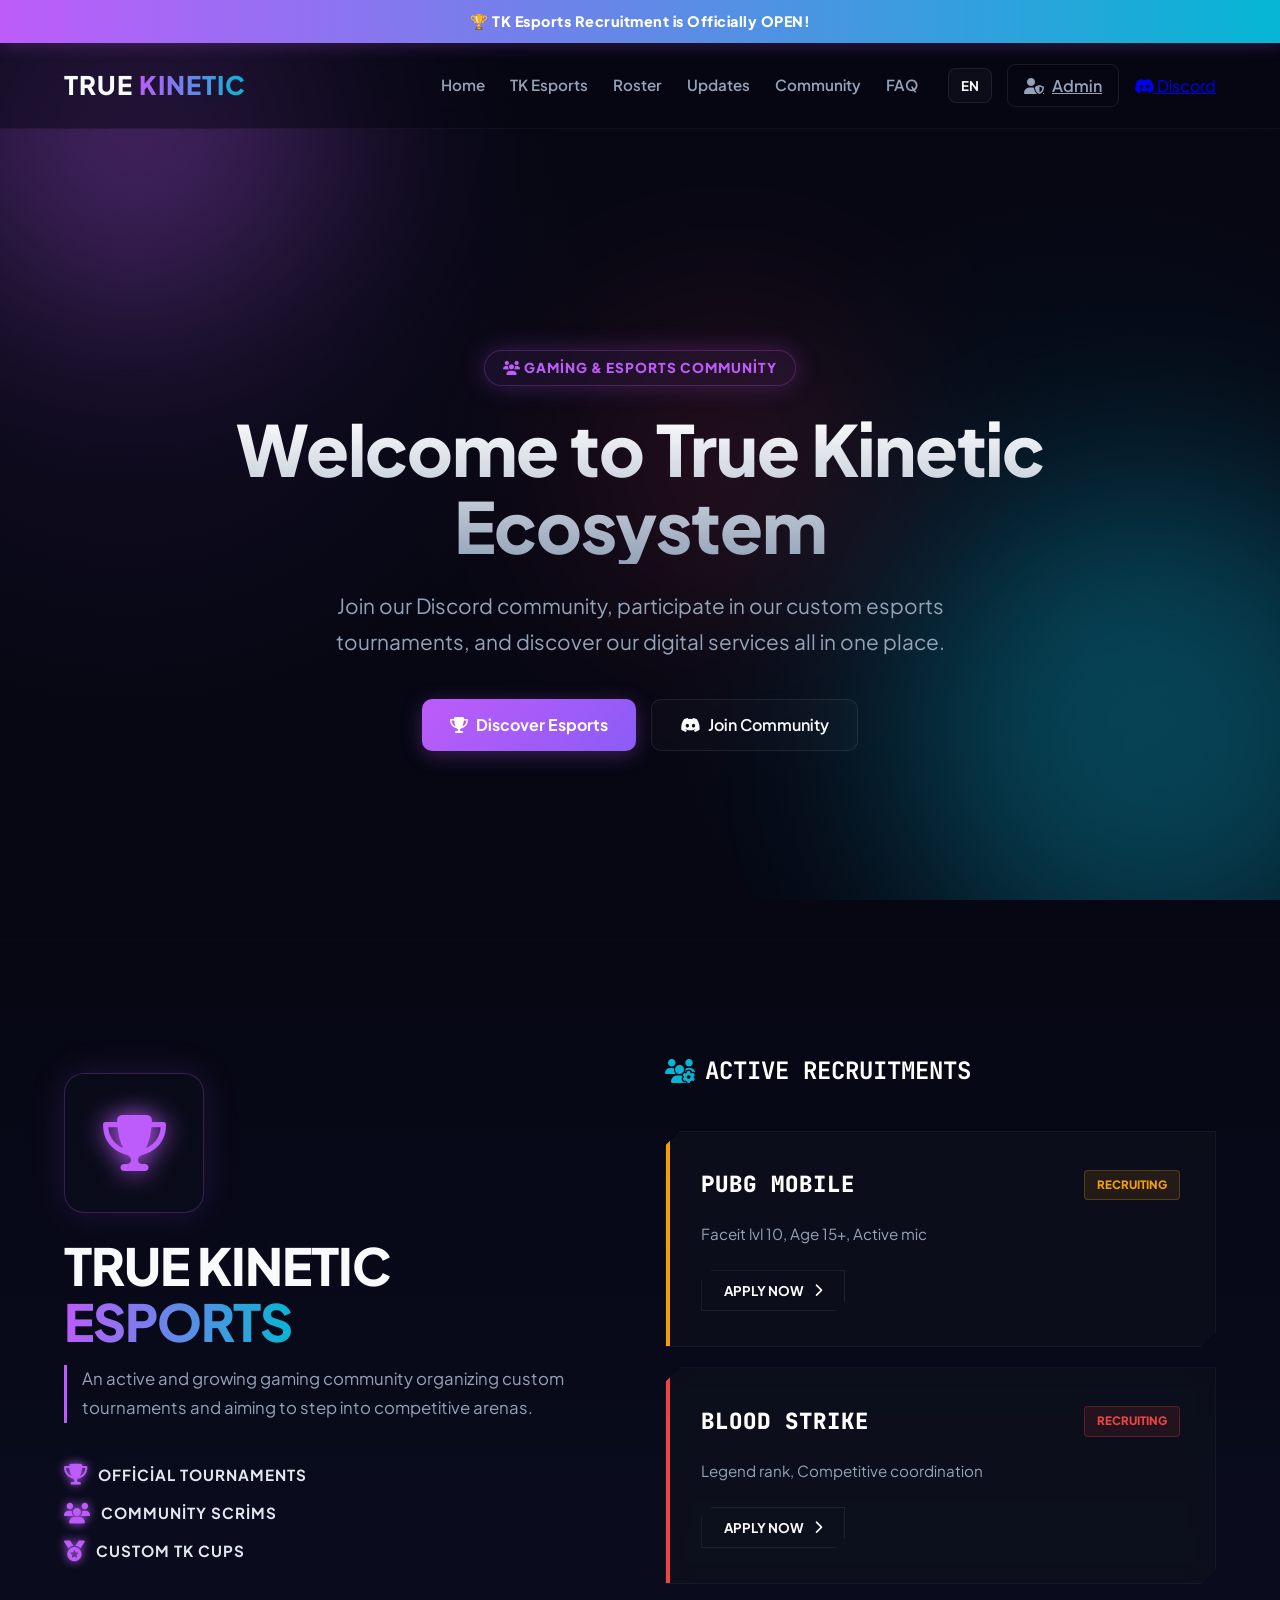
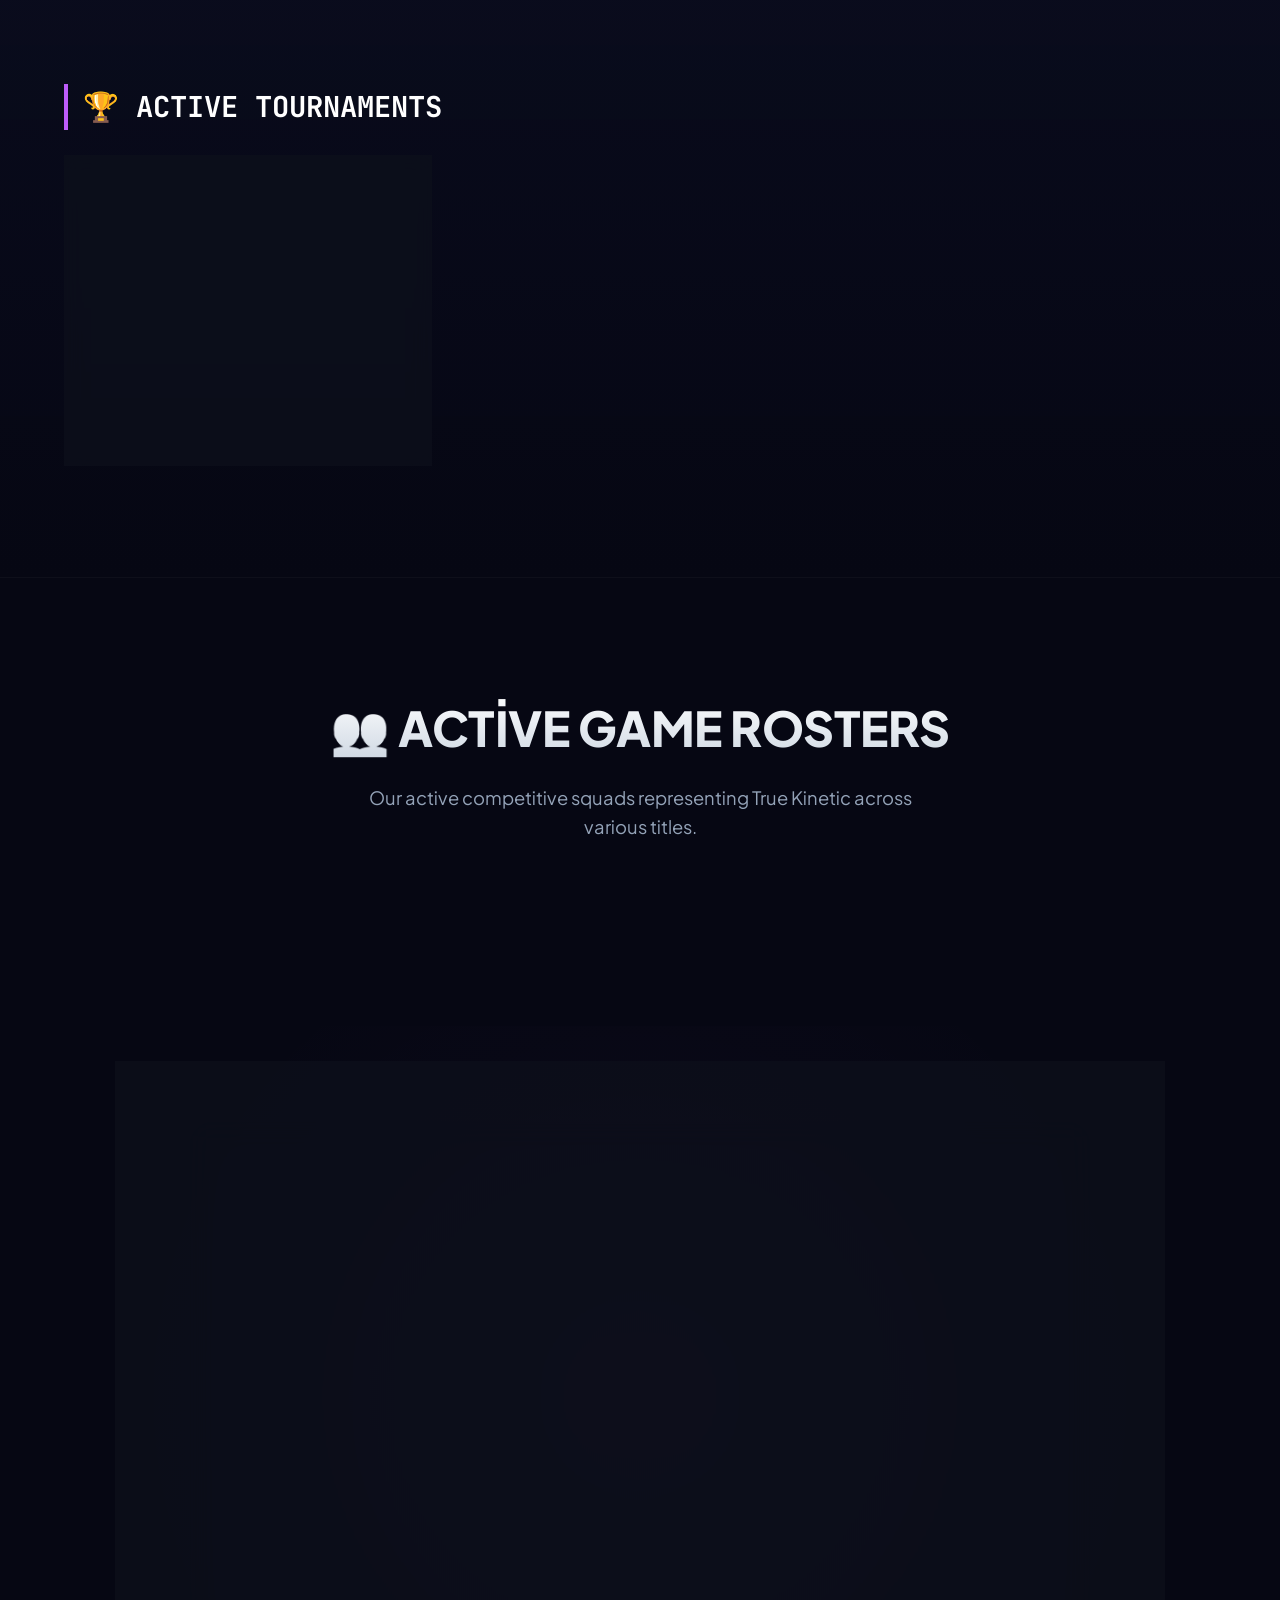
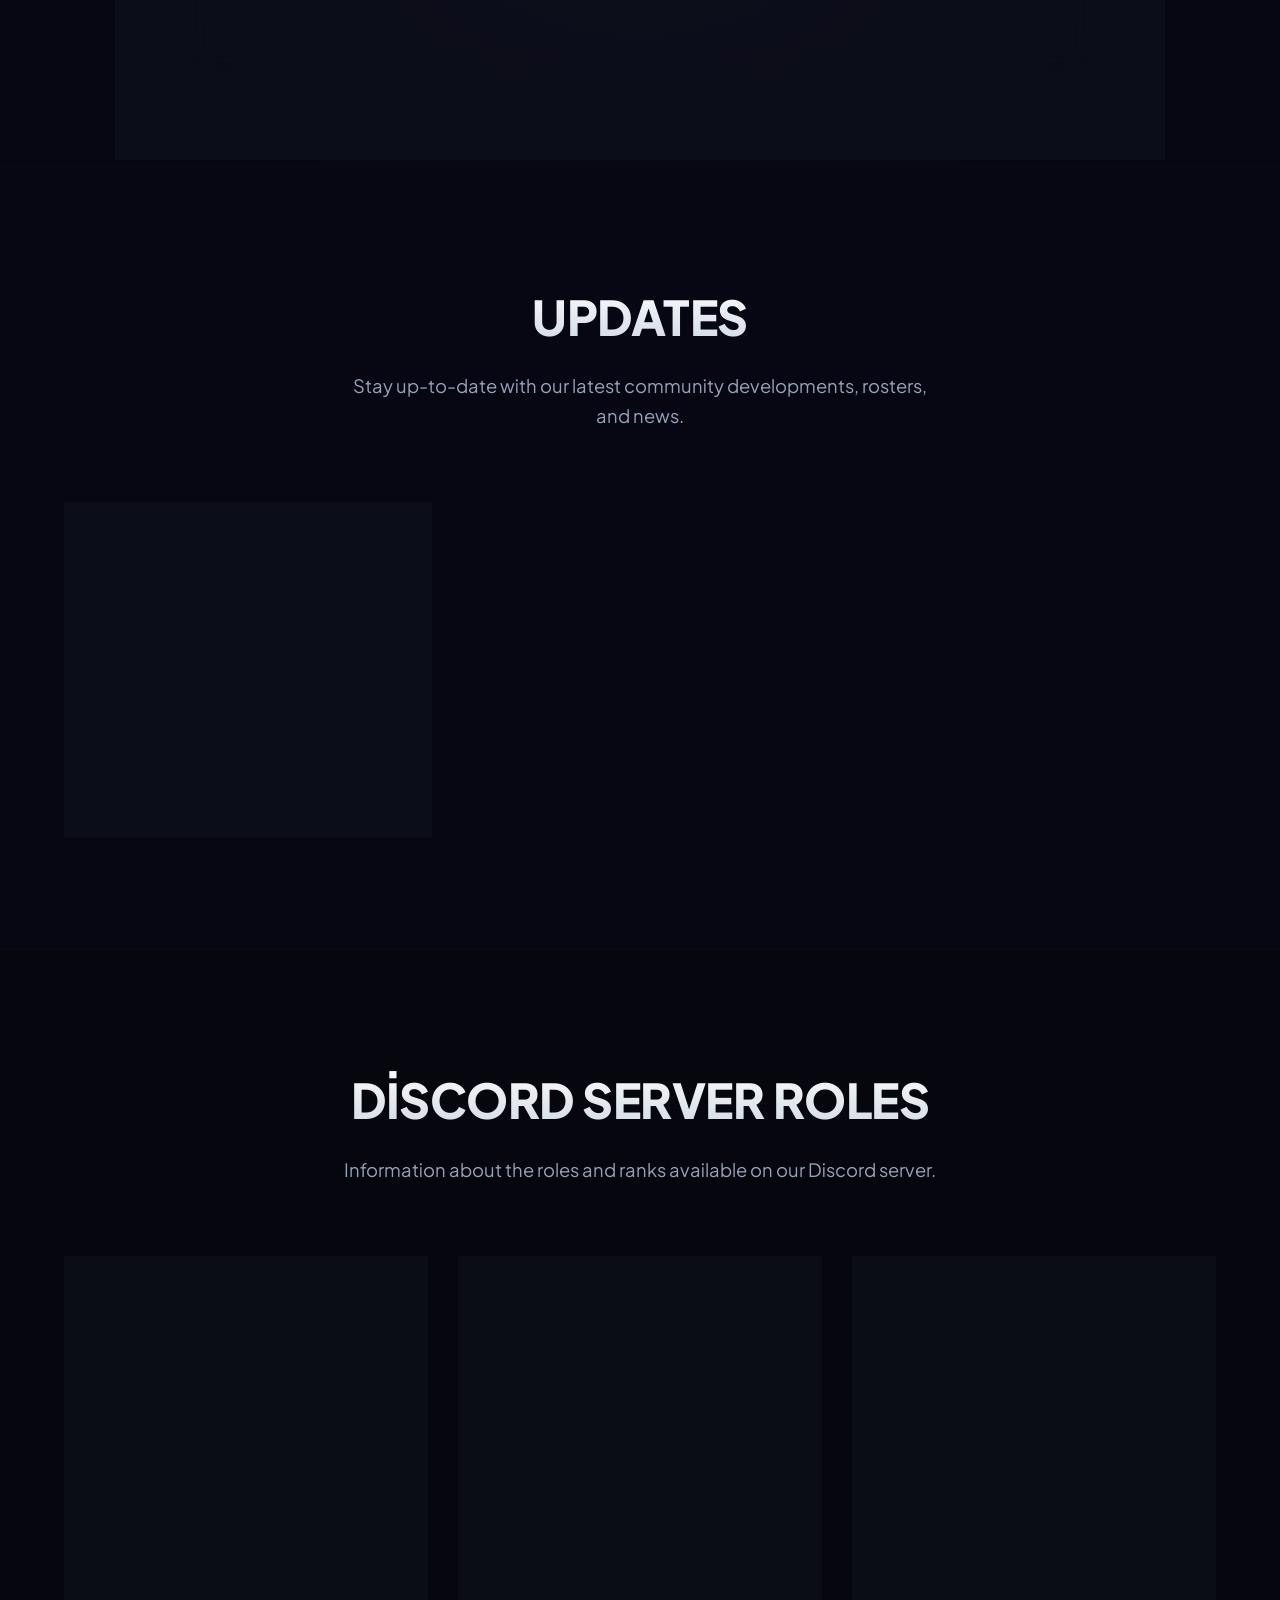
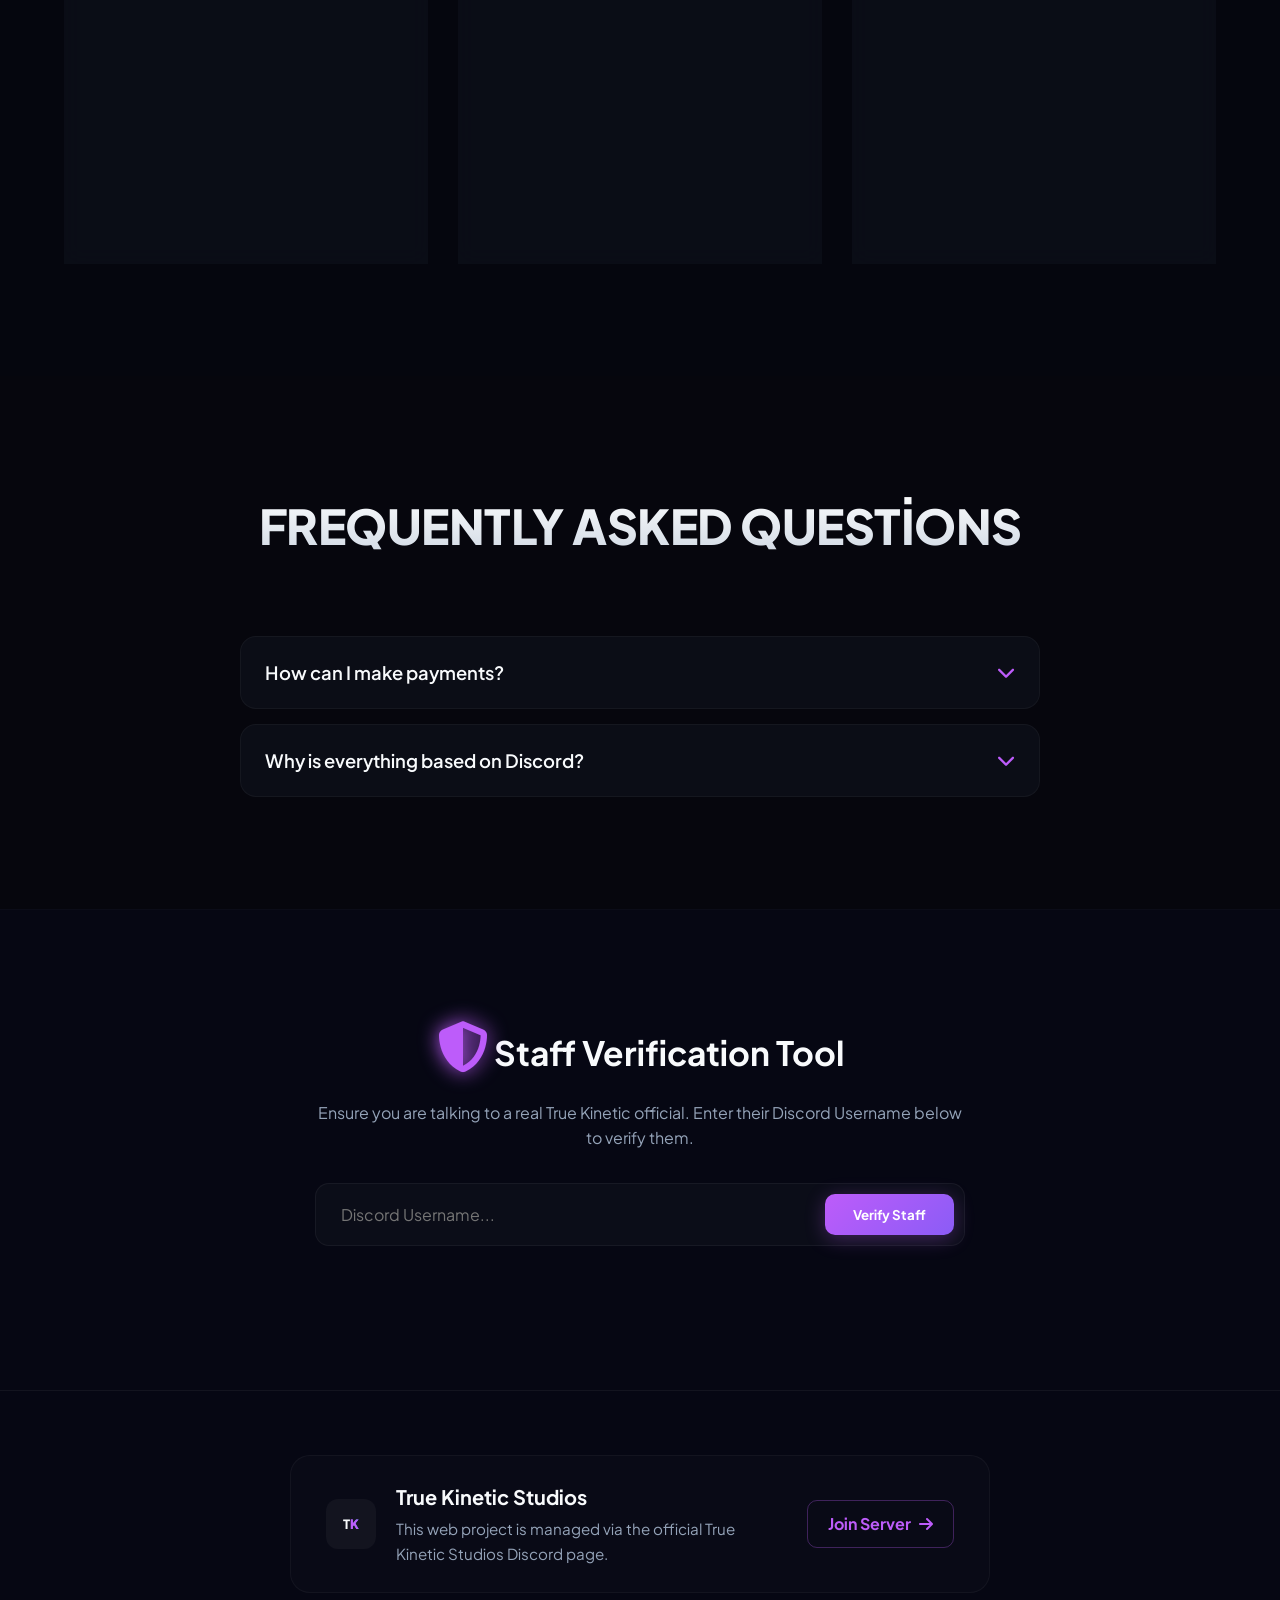
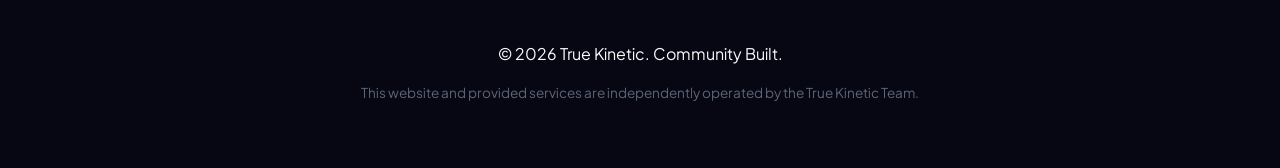
==== commit d9c6d8c7: "Change greeting from 'Hello' to 'Goodbye'" ====
--- a/index.html
+++ b/index.html
@@ -1,5 +1,5 @@
 <!DOCTYPE html>
-<html lang="en">
+<html lang="tr">
 <head>
     <meta charset="UTF-8" />
     <meta name="viewport" content="width=device-width, initial-scale=1.0" />
@@ -11,7 +11,7 @@
     <meta property="og:description" content="Official True Kinetic Esports, community tournaments, and digital services hub." />
     <meta property="og:image" content="https://images.unsplash.com/photo-1614680376573-df3480f0c6ff?q=80&w=1200&auto=format&fit=crop" />
     <meta property="og:url" content="https://truekinetichub.com" />
-    <meta name="theme-color" content="#a855f7">
+    <meta name="theme-color" content="#bd5cfa">
 
     <!-- Özel Fontlar ve İkonlar -->
     <link href="https://fonts.googleapis.com/css2?family=Plus+Jakarta+Sans:wght@300;400;500;600;700;800&family=JetBrains+Mono:wght@400;700;800&display=swap" rel="stylesheet">
@@ -22,7 +22,7 @@
 </head>
 <body>
 
-    <!-- ARKAPLAN ANİMASYONLARI -->
+    <!-- SİBER NEON ARKA PLAN ANİMASYONLARI (Canlı Renk Küreleri) -->
     <div class="animated-bg-elements">
         <div class="glow-orb orb-1"></div>
         <div class="glow-orb orb-2"></div>
@@ -64,11 +64,11 @@
                     </select>
                 </div>
 
-                <!-- Admin Giriş Butonu -->
-                <button id="openAdminLoginBtn" class="nav-admin-btn">
+                <!-- Bağımsız Admin Paneline Yönlendiren Buton (Güvenli ve İzole) -->
+                <a href="pages/admin.html" class="nav-admin-btn">
                     <i class="fas fa-user-shield"></i>
                     <span data-i18n="nav_admin">Admin</span>
-                </button>
+                </a>
 
                 <a href="https://discord.gg/tqsKHt6qSS" target="_blank" rel="noopener noreferrer" class="nav-discord-btn">
                     <i class="fab fa-discord"></i> Discord
@@ -77,12 +77,12 @@
         </div>
     </header>
 
-    <!-- HERO SECTION -->
+    <!-- HERO SECTION (Canlı Karşılama Alanı) -->
     <section id="home" class="hero">
         <div class="hero-content reveal-on-scroll">
             <span class="badge"><i class="fas fa-users"></i> Gaming & Esports Community</span>
             <h1 data-i18n="hero_title">Welcome to True Kinetic Ecosystem</h1>
-            <p data-i18n="hero_desc">Join our Discord community, participate in our custom esports tournaments, and discover our digital services all in one place.</p>
+            <p data-i18n="hero_desc">Join our Discord community, participate in our custom esports tournaments, and read our latest community updates all in one place.</p>
             <div class="hero-buttons">
                 <a href="#esports" class="primary-btn"><i class="fas fa-trophy"></i> <span data-i18n="hero_btn_explore">Discover Esports</span></a>
                 <a href="https://discord.gg/tqsKHt6qSS" target="_blank" rel="noopener noreferrer" class="secondary-btn">
@@ -92,14 +92,14 @@
         </div>
     </section>
 
-    <!-- TRUE KINETIC ESPORTS -->
+    <!-- TRUE KINETIC ESPORTS & KADRO BAŞVURULARI -->
     <section id="esports" class="esports-battle-section content-section">
         <div class="esports-battle-container reveal-on-scroll">
             
-            <!-- Sol Taraf: Dev Logo ve Topluluk Ruhu -->
+            <!-- Sol Sütun: Kulüp Ruhu (Parlayan Kupa) -->
             <div class="es-brand-side">
                 <div class="es-glow-ring">
-                    <i class="fas fa-trophy" style="font-size: 3.5rem; color: var(--purple-glow); filter: drop-shadow(0 0 10px var(--purple-glow));"></i>
+                    <i class="fas fa-trophy" style="font-size: 3.5rem; color: var(--purple-glow); filter: drop-shadow(0 0 12px var(--purple-glow));"></i>
                 </div>
                 <h2 class="es-hero-title">TRUE KINETIC <span>ESPORTS</span></h2>
                 <p class="es-hero-desc" data-i18n="es_community_desc">Kendi turnuvalarını düzenleyen, rekabetçi arenalarda yer almayı hedefleyen aktif ve gelişmekte olan bir oyuncu topluluğuyuz.</p>
@@ -110,61 +110,71 @@
                 </div>
             </div>
 
-            <!-- Sağ Taraf: Dinamik Kadro Başvuruları (Admin panelinden eklenenler buraya düşecek) -->
+            <!-- Sağ Sütun: Dinamik Kadro Başvuruları (Veritabanından Gelen Alımlar) -->
             <div class="es-roster-side">
-                <h3 style="font-family: var(--font-mono); font-size: 1.5rem; margin-bottom: 20px; color: white;"><i class="fas fa-users-gear"></i> ACTIVE RECRUITMENTS</h3>
+                <h3 style="font-family: var(--font-mono); font-size: 1.5rem; margin-bottom: 20px; color: white; display: flex; align-items: center; gap: 10px;">
+                    <i class="fas fa-users-gear" style="color: var(--neon-cyan);"></i> ACTIVE RECRUITMENTS
+                </h3>
                 <div id="activeRecruitmentsGrid" style="display: flex; flex-direction: column; gap: 20px;">
-                    <!-- Başvurular buraya dinamik dolacak -->
+                    <!-- Veritabanındaki alımlar buraya otomatik dolacak -->
                 </div>
             </div>
 
             <!-- DİNAMİK TURNUVA ALANI -->
             <div style="flex: 1 1 100%; margin-top: 50px;">
-                <h3 style="font-family: var(--font-mono); font-size: 1.8rem; margin-bottom: 20px; border-left: 4px solid var(--purple-glow); padding-left: 15px; color: white;">🏆 ACTIVE TOURNAMENTS</h3>
+                <h3 style="font-family: var(--font-mono); font-size: 1.8rem; margin-bottom: 25px; border-left: 4px solid var(--purple-glow); padding-left: 15px; color: white;">🏆 ACTIVE TOURNAMENTS</h3>
                 <div id="activeTournamentsGrid" style="display: grid; grid-template-columns: repeat(auto-fill, minmax(320px, 1fr)); gap: 24px;">
-                    <!-- Turnuvalar buraya dinamik dolacak -->
-                </div>
-            </div>
-
-        </div>
-    </section>
-
-    <!-- ACTIVE ROSTERS SECTION (DİNAMİK OYUNCU KADROLARI ALANI) -->
-    <section id="rosters" class="content-section" style="background: rgba(168, 85, 247, 0.01); border-top: 1px solid rgba(255,255,255,0.01);">
+                    <!-- Veritabanındaki turnuvalar buraya otomatik dolacak -->
+                </div>
+            </div>
+
+        </div>
+    </section>
+
+    <!-- ACTIVE ROSTERS SECTION (Dinamik ve Sekmeli Oyuncu Kadroları) -->
+    <section id="rosters" class="content-section" style="border-top: 1px solid rgba(255,255,255,0.03);">
         <div class="section-header reveal-on-scroll">
             <h2 class="section-title" data-i18n="roster_title">👥 Active Game Rosters</h2>
             <p class="section-subtitle" data-i18n="roster_subtitle">Our active competitive squads representing True Kinetic across various titles.</p>
         </div>
-        <div id="activeRostersContainer" style="max-width: 1200px; margin: 0 auto; display: flex; flex-direction: column; gap: 40px;">
-            <!-- Kadrolar buraya oyunlara göre gruplanarak dinamik dolacak -->
-        </div>
-    </section>
-
-    <!-- E-PIN SATIŞ DUYURU BÖLÜMÜ -->
-    <section id="epin-announcement" class="content-section" style="background: rgba(168, 85, 247, 0.02); border-top: 1px solid rgba(255,255,255,0.01); border-bottom: 1px solid rgba(255,255,255,0.01);">
-        <div class="epin-banner reveal-on-scroll" style="max-width: 900px; margin: 0 auto; background: var(--bg-card); border: 1px solid var(--border-color); border-radius: 24px; padding: 3rem; text-align: center; position: relative; overflow: hidden; box-shadow: 0 10px 30px rgba(168, 85, 247, 0.05); transition: var(--transition-smooth);">
-            <div class="es-roster-bg" style="background: var(--purple-glow); opacity: 0.1; width: 100%;"></div>
-            <div style="position: relative; z-index: 2;">
-                <i class="fas fa-gem" style="font-size: 3.5rem; color: var(--purple-glow); margin-bottom: 1.5rem; filter: drop-shadow(0 0 10px var(--purple-glow));"></i>
-                <h2 style="font-size: 2rem; color: var(--text-white); margin-bottom: 1rem; font-weight: 800;" data-i18n="epin_title">💎 E-Pin & Game Currencies</h2>
-                <p style="color: var(--text-muted); font-size: 1.05rem; line-height: 1.6; max-width: 700px; margin: 0 auto 2rem;" data-i18n="epin_desc">
-                    Although we have removed our website catalog, our safe and fast E-Pin (Valorant VP, PUBG Mobile UC, Steam Cüzdan vb.) sales are still actively running! You can easily place an order by opening a support ticket on our Discord server.
+
+        <!-- OYUN SEKMELERİ (Tasarımı Aşırı Sadeleştiren Tabs Bar) -->
+        <div class="filter-wrapper reveal-on-scroll" style="margin-bottom: 3rem;">
+            <div id="rosterTabsBar" class="filter-container">
+                <!-- Javascript veritabanındaki oyun isimlerine göre buraya otomatik butonlar üretecek -->
+            </div>
+        </div>
+
+        <!-- Oyuncu Kartları Grid Alanı -->
+        <div id="activeRostersGrid" style="max-width: 1200px; margin: 0 auto; display: grid; grid-template-columns: repeat(auto-fill, minmax(220px, 1fr)); gap: 25px;">
+            <!-- Seçili sekmeye ait oyuncular buraya dinamik dolacak -->
+        </div>
+    </section>
+
+    <!-- E-PIN SATIŞ DUYURU BÖLÜMÜ (Uçan Elmas Tasarımlı Banner) -->
+    <section id="epin-announcement" class="content-section">
+        <div class="epin-banner reveal-on-scroll">
+            <div class="epin-banner-content">
+                <i class="fas fa-gem"></i>
+                <h2 data-i18n="epin_title">💎 E-Pin & Game Currencies</h2>
+                <p data-i18n="epin_desc">
+                    Although we have removed our website catalog, our safe and fast E-Pin (Valorant VP, PUBG UC, Steam Wallet, etc.) sales are still actively running! You can easily place an order by opening a support ticket on our Discord server.
                 </p>
-                <a href="https://discord.gg/tqsKHt6qSS" target="_blank" rel="noopener noreferrer" class="primary-btn" style="padding: 14px 35px; font-size: 1.1rem;">
+                <a href="https://discord.gg/tqsKHt6qSS" target="_blank" rel="noopener noreferrer" class="primary-btn">
                     <i class="fab fa-discord"></i> <span data-i18n="epin_btn">Join Discord & Order Now</span>
                 </a>
             </div>
         </div>
     </section>
 
-    <!-- ANNOUNCEMENTS & UPDATES SECTION -->
+    <!-- ANNOUNCEMENTS & UPDATES SECTION (Haberler & Gelişmeler) -->
     <section id="updates" class="updates-section content-section">
         <div class="section-header reveal-on-scroll">
             <h2 class="section-title" data-i18n="nav_updates">Announcements & Updates</h2>
             <p class="section-subtitle">Stay up-to-date with our latest community developments, rosters, and news.</p>
         </div>
         <div id="updatesGrid" class="services-grid">
-            <!-- Gelişmeler ve blog duyuruları buraya dinamik dolacak -->
+            <!-- Gelişmeler buraya dinamik dolacak -->
         </div>
     </section>
 
@@ -263,167 +273,7 @@
     <!-- MODALLAR (POPUPS) -->
     <div id="toastContainer"></div>
 
-    <!-- 2. Admin Şifre Giriş Modalı -->
-    <div id="adminAuthModal" class="modal-overlay">
-        <div class="modal-content auth-modal-content">
-            <span class="close-modal-btn" id="closeAuthBtn">&times;</span>
-            <i class="fas fa-fingerprint auth-icon"></i>
-            <h2>System Authentication</h2>
-            <div style="margin-top: 1.5rem; text-align: left;">
-                <div class="password-field-wrapper">
-                    <input type="password" id="adminPassInput" class="dashboard-input" placeholder="Enter secure key...">
-                    <button type="button" class="password-toggle-btn" id="toggleAdminPass"><i class="far fa-eye"></i></button>
-                </div>
-            </div>
-            <button id="submitAdminLoginBtn" class="primary-btn" style="width: 100%; justify-content: center; margin-top: 1rem;"><i class="fas fa-unlock"></i> Authenticate Session</button>
-        </div>
-    </div>
-
-    <!-- 3. Admin Yönetim Paneli Modalı (Log Out Butonu ve Yeni Sekmeler Eklendi) -->
-    <div id="adminDashboard" class="modal-overlay">
-        <div class="dashboard-content">
-            <span class="close-modal-btn" onclick="document.getElementById('adminDashboard').classList.remove('active')">&times;</span>
-            
-            <div class="dashboard-header" style="display: flex; justify-content: space-between; align-items: center; border-bottom: 1px solid var(--border-color); padding-bottom: 15px; margin-bottom: 20px;">
-                <div>
-                    <h2><i class="fas fa-toolbox"></i> True Kinetic Control Panel</h2>
-                    <p>Manage tournaments, write community updates, and open team applications instantly.</p>
-                </div>
-                <button id="adminLogoutBtn" class="primary-btn" style="background: var(--danger); font-size: 0.9rem; padding: 8px 15px; border-radius: 8px; box-shadow: none;"><i class="fas fa-sign-out-alt"></i> Log Out</button>
-            </div>
-
-            <div class="dashboard-stats" style="display: grid; grid-template-columns: repeat(auto-fit, minmax(200px, 1fr)); gap: 20px;">
-                <div class="stat-card"><div class="stat-icon"><i class="fas fa-trophy"></i></div><div class="stat-info"><h4 id="statTotalTournaments">0</h4><span>Tournaments</span></div></div>
-                <div class="stat-card"><div class="stat-icon"><i class="fas fa-newspaper"></i></div><div class="stat-info"><h4 id="statTotalUpdates">0</h4><span>Updates & News</span></div></div>
-                <div class="stat-card"><div class="stat-icon"><i class="fas fa-user-plus"></i></div><div class="stat-info"><h4 id="statTotalRecruitments">0</h4><span>Applications</span></div></div>
-                <div class="stat-card"><div class="stat-icon"><i class="fas fa-users"></i></div><div class="stat-info"><h4 id="statTotalRoster">0</h4><span>Roster Members</span></div></div>
-            </div>
-
-            <div class="dashboard-tabs">
-                <button class="tab-btn active" data-tab="tabAdminTournaments"><i class="fas fa-trophy"></i> Tournaments</button>
-                <button class="tab-btn" data-tab="tabAdminUpdates"><i class="fas fa-newspaper"></i> Updates & News</button>
-                <button class="tab-btn" data-tab="tabAdminRecruitments"><i class="fas fa-user-plus"></i> Recruitments</button>
-                <button class="tab-btn" data-tab="tabAdminRoster"><i class="fas fa-users"></i> Team Roster</button>
-                <button class="tab-btn" data-tab="tabAdminStaff"><i class="fas fa-database"></i> Database & Staff</button>
-            </div>
-
-            <div class="dashboard-body">
-                <!-- Sekme 1: Turnuva Yönetimi -->
-                <div id="tabAdminTournaments" class="tab-content active">
-                    <div class="dashboard-grid-2">
-                        <div class="dashboard-section">
-                            <h3><i class="fas fa-plus"></i> Create Esports Tournament</h3>
-                            <div class="add-product-form">
-                                <input type="text" id="tourOyun" class="dashboard-input" placeholder="Game Name (e.g., Valorant)" required>
-                                <input type="text" id="tourBaslik" class="dashboard-input" placeholder="Tournament Title" required>
-                                <input type="text" id="tourOdul" class="dashboard-input" placeholder="Reward Pool (e.g., 5000 VP)" required>
-                                <input type="date" id="tourTarih" class="dashboard-input" required>
-                                <button id="addTournamentBtn" class="primary-btn dashboard-action-btn"><i class="fas fa-plus"></i> Launch Tournament</button>
-                            </div>
-                        </div>
-                        <div class="dashboard-section">
-                            <h3><i class="fas fa-list"></i> Active Tournaments</h3>
-                            <ul id="adminTournamentList" class="dashboard-staff-list" style="max-height: 400px"></ul>
-                        </div>
-                    </div>
-                </div>
-
-                <!-- Sekme 2: Duyuru ve Güncelleme Yönetimi -->
-                <div id="tabAdminUpdates" class="tab-content">
-                    <div class="dashboard-grid-2">
-                        <div class="dashboard-section">
-                            <h3><i class="fas fa-plus"></i> Write Community Update</h3>
-                            <div class="add-product-form">
-                                <input type="text" id="upBaslikEn" class="dashboard-input" placeholder="Title (EN)" required>
-                                <input type="text" id="upBaslikTr" class="dashboard-input" placeholder="Başlık (TR)" required>
-                                <input type="text" id="upDescEn" class="dashboard-input" placeholder="Description (EN)" required>
-                                <input type="text" id="upDescTr" class="dashboard-input" placeholder="Açıklama (TR)" required>
-                                <input type="text" id="upIcon" class="dashboard-input" placeholder="FontAwesome Icon (e.g., fas fa-bullhorn)" required>
-                                <button id="addUpdateBtn" class="primary-btn dashboard-action-btn"><i class="fas fa-plus"></i> Post Update</button>
-                            </div>
-                        </div>
-                        <div class="dashboard-section">
-                            <h3><i class="fas fa-list"></i> Published Updates</h3>
-                            <ul id="adminUpdateList" class="dashboard-staff-list" style="max-height: 400px"></ul>
-                        </div>
-                    </div>
-                </div>
-
-                <!-- Sekme 3: Kadro Başvuru Yönetimi -->
-                <div id="tabAdminRecruitments" class="tab-content">
-                    <div class="dashboard-grid-2">
-                        <div class="dashboard-section">
-                            <h3><i class="fas fa-plus"></i> Create New Recruitment</h3>
-                            <div class="add-product-form">
-                                <input type="text" id="recOyun" class="dashboard-input" placeholder="Game Name (e.g., CS2)" required />
-                                <div class="form-row-dual">
-                                    <input type="text" id="recDescEn" class="dashboard-input" placeholder="Reqs (EN)" required />
-                                    <input type="text" id="recDescTr" class="dashboard-input" placeholder="Gereksinimler (TR)" required />
-                                </div>
-                                <select id="recTheme" class="dashboard-select">
-                                    <option value="pubg-theme">Yellow Theme (PUBG)</option>
-                                    <option value="bs-theme">Red Theme (Blood Strike)</option>
-                                    <option value="software">Purple Theme (True Kinetic)</option>
-                                </select>
-                                <button id="addRecruitmentBtn" class="primary-btn dashboard-action-btn"><i class="fas fa-plus"></i> Open Recruitment</button>
-                            </div>
-                        </div>
-                        <div class="dashboard-section">
-                            <h3><i class="fas fa-trash-can"></i> Active Recruitments</h3>
-                            <ul id="adminRecruitmentList" class="dashboard-staff-list" style="max-height: 400px"></ul>
-                        </div>
-                    </div>
-                </div>
-
-                <!-- Sekme 4: E-Spor Kadro Yönetimi (YEPYENİ BÖLÜM!) -->
-                <div id="tabAdminRoster" class="tab-content">
-                    <div class="dashboard-grid-2">
-                        <div class="dashboard-section">
-                            <h3><i class="fas fa-user-plus"></i> Add Team Member</h3>
-                            <div class="add-product-form">
-                                <input type="text" id="memberOyun" class="dashboard-input" placeholder="Game (e.g., PUBG Mobile)" required>
-                                <input type="text" id="memberName" class="dashboard-input" placeholder="Player Nickname/Name" required>
-                                <input type="text" id="memberRol" class="dashboard-input" placeholder="Role (e.g., IGL, Sniper, Entry)" required>
-                                <input type="number" id="memberYas" class="dashboard-input" placeholder="Age" required>
-                                <button id="addRosterBtn" class="primary-btn dashboard-action-btn"><i class="fas fa-plus"></i> Add Player</button>
-                            </div>
-                        </div>
-                        <div class="dashboard-section">
-                            <h3><i class="fas fa-users"></i> Active Roster Members</h3>
-                            <ul id="adminRosterList" class="dashboard-staff-list" style="max-height: 400px"></ul>
-                        </div>
-                    </div>
-                </div>
-
-                <!-- Sekme 5: Database & Staff -->
-                <div id="tabAdminStaff" class="tab-content">
-                    <div class="dashboard-grid-2">
-                        <div class="dashboard-section">
-                            <h3><i class="fas fa-users-gear"></i> Staff Verification List</h3>
-                            <div class="staff-manager-box">
-                                <div class="staff-add-row" style="display:flex; gap:10px; margin-bottom:15px;">
-                                    <input type="text" id="newStaffInput" class="dashboard-input" style="margin:0;" placeholder="Discord Username" />
-                                    <button id="addStaffBtn" class="primary-btn" style="padding: 0 20px;"><i class="fas fa-plus"></i></button>
-                                </div>
-                                <ul id="staffList" class="dashboard-staff-list" style="max-height: 250px"></ul>
-                            </div>
-                        </div>
-                        <div class="dashboard-section">
-                            <h3><i class="fas fa-server"></i> Sync Database (JSON)</h3>
-                            <p style="font-size:0.85rem; color:var(--text-muted); margin-bottom: 15px;">Tüm sitenin (Turnuva, Duyuru, Kadrolar vb.) yerel veritabanını indirin ve GitHub'a yükleyin.</p>
-                            <div style="display:flex; gap:10px; margin-top:2rem;">
-                                <button id="exportDbBtn" class="primary-btn" style="flex:1; background: #2ecc71; color: #000;"><i class="fas fa-download"></i> Export DB</button>
-                                <input type="file" id="importDbFile" accept=".json" style="display:none;">
-                                <button id="importDbBtn" class="primary-btn" style="flex:1; background: #f39c12; color: #000;"><i class="fas fa-upload"></i> Import Backup</button>
-                            </div>
-                        </div>
-                    </div>
-                </div>
-            </div>
-        </div>
-    </div>
-
-    <!-- 4. E-Spor Başvuru Kuralları Modalı -->
+    <!-- E-Spor Başvuru Kuralları Modalı -->
     <div id="esportsApplyModal" class="modal-overlay">
         <div class="modal-content esports-modal-content">
             <span class="close-modal-btn" onclick="document.getElementById('esportsApplyModal').classList.remove('active')">&times;</span>
--- a/style.css
+++ b/style.css
@@ -1,17 +1,19 @@
 /* ==========================================================================
-   1. ES-PORTAL TEMA DEĞİŞKENLERİ VE TASARIM SIFIRLAMA
+   1. SİBER-ESPOR PORTALI TEMA DEĞİŞKENLERİ VE TASARIM SIFIRLAMA
    ========================================================================== */
 :root {
-    --bg-main: #050505;         
-    --bg-darker: #000000;       
-    --bg-card: rgba(18, 16, 26, 0.45);         
-    --bg-glass: rgba(10, 8, 15, 0.7);
-    --purple-glow: #a855f7;     
-    --purple-hover: #cbd5e1;    
+    --bg-main: #060713;         /* Derin Gece Mavisi (Düz siyah yerine) */
+    --bg-darker: #020308;       /* Obsidian Siyahı */
+    --bg-card: rgba(15, 17, 28, 0.65); /* Buzlu Cam Kart Arka Planı (Glassmorphism) */
+    --bg-glass: rgba(10, 11, 22, 0.85);
+    --purple-glow: #bd5cfa;     /* Parlak Canlı Siber Mor */
+    --purple-hover: #e9d5ff;    
+    --neon-cyan: #06b6d4;       /* Siber Turkuaz */
+    --neon-pink: #f43f5e;       /* Neon Pembe */
     --text-white: #f8fafc;
     --text-muted: #94a3b8;
-    --border-color: rgba(168, 85, 247, 0.15);
-    --border-hover: rgba(168, 85, 247, 0.4);
+    --border-color: rgba(189, 92, 250, 0.18);
+    --border-hover: rgba(6, 182, 212, 0.5);
     --success: #2ecc71;
     --warning: #f1c40f;
     --danger: #e74c3c;
@@ -24,118 +26,154 @@
 
 body {
     background-color: var(--bg-main); color: var(--text-white); line-height: 1.6; overflow-x: hidden;
-    background-image: radial-gradient(circle at 15% 50%, rgba(168, 85, 247, 0.05), transparent 25%), radial-gradient(circle at 85% 30%, rgba(59, 130, 246, 0.04), transparent 25%);
+    background-image: 
+        radial-gradient(circle at 10% 30%, rgba(189, 92, 250, 0.08), transparent 35%), 
+        radial-gradient(circle at 85% 70%, rgba(6, 182, 212, 0.08), transparent 35%);
     background-attachment: fixed;
 }
 
 ::-webkit-scrollbar { width: 8px; }
 ::-webkit-scrollbar-track { background: var(--bg-darker); }
-::-webkit-scrollbar-thumb { background: rgba(168, 85, 247, 0.3); border-radius: 10px; }
+::-webkit-scrollbar-thumb { background: rgba(189, 92, 250, 0.3); border-radius: 10px; }
 ::-webkit-scrollbar-thumb:hover { background: var(--purple-glow); }
 
+/* Animasyonlu Arka Plan Işık Küreleri */
 .animated-bg-elements { position: absolute; width: 100%; height: 100vh; top: 0; left: 0; overflow: hidden; z-index: 0; pointer-events: none; }
-.glow-orb { position: absolute; border-radius: 50%; filter: blur(90px); opacity: 0.35; animation: floatOrb 12s infinite alternate ease-in-out; }
-.orb-1 { width: 350px; height: 350px; background: var(--purple-glow); top: -5%; left: -5%; }
-.orb-2 { width: 450px; height: 450px; background: #3b82f6; bottom: -10%; right: -10%; animation-delay: -5s; }
-.orb-3 { width: 250px; height: 250px; background: #ef4444; top: 40%; left: 50%; transform: translateX(-50%); animation-delay: -2s; opacity: 0.15; }
+.glow-orb { position: absolute; border-radius: 50%; filter: blur(100px); opacity: 0.3; animation: floatOrb 15s infinite alternate ease-in-out; }
+.orb-1 { width: 400px; height: 340px; background: var(--purple-glow); top: -5%; left: -5%; }
+.orb-2 { width: 500px; height: 500px; background: var(--neon-cyan); bottom: -10%; right: -10%; animation-delay: -5s; }
+.orb-3 { width: 300px; height: 300px; background: var(--neon-pink); top: 35%; left: 45%; animation-delay: -3s; opacity: 0.15; }
 
 @keyframes floatOrb {
     0% { transform: translate(0, 0) scale(1); }
-    100% { transform: translate(40px, -40px) scale(1.1); }
-}
-
-.announcement-bar { background: linear-gradient(90deg, var(--purple-glow), #3b82f6); color: white; text-align: center; padding: 8px 15px; font-size: 0.9rem; font-weight: 700; position: relative; z-index: 1001; letter-spacing: 0.5px; }
-
-.primary-btn { background: linear-gradient(135deg, var(--purple-glow), #8b5cf6); color: #ffffff; padding: 12px 26px; border-radius: 10px; font-weight: 700; text-decoration: none; display: inline-flex; align-items: center; gap: 8px; border: none; cursor: pointer; transition: var(--transition-smooth); box-shadow: 0 4px 15px rgba(168, 85, 247, 0.3); }
-.primary-btn:hover { transform: translateY(-2px); box-shadow: 0 8px 25px rgba(168, 85, 247, 0.5); color: #ffffff; }
-
-.secondary-btn { background: rgba(255, 255, 255, 0.03); color: var(--text-white); padding: 12px 26px; border-radius: 10px; font-weight: 600; text-decoration: none; display: inline-flex; align-items: center; gap: 8px; border: 1px solid rgba(255, 255, 255, 0.1); transition: var(--transition-smooth); cursor: pointer; }
-.secondary-btn:hover { background: rgba(255, 255, 255, 0.08); border-color: var(--text-white); transform: translateY(-2px); }
-
-.content-section { padding: 6rem 5%; position: relative; z-index: 2; }
-.section-header { text-align: center; margin-bottom: 4rem; }
-.section-title { font-size: clamp(2rem, 4vw, 2.8rem); font-weight: 800; color: var(--text-white); margin-bottom: 1rem; letter-spacing: -0.5px; }
-.section-subtitle { color: var(--text-muted); font-size: 1.1rem; max-width: 600px; margin: 0 auto; }
+    100% { transform: translate(50px, -50px) scale(1.15); }
+}
+
+.announcement-bar { background: linear-gradient(90deg, var(--purple-glow), var(--neon-cyan)); color: white; text-align: center; padding: 10px 15px; font-size: 0.9rem; font-weight: 800; position: relative; z-index: 1001; letter-spacing: 0.5px; box-shadow: 0 4px 15px rgba(189, 92, 250, 0.2); }
+
+.primary-btn { background: linear-gradient(135deg, var(--purple-glow), #8b5cf6); color: #ffffff; padding: 12px 28px; border-radius: 10px; font-weight: 700; text-decoration: none; display: inline-flex; align-items: center; gap: 8px; border: none; cursor: pointer; transition: var(--transition-smooth); box-shadow: 0 4px 20px rgba(189, 92, 250, 0.3); }
+.primary-btn:hover { transform: translateY(-2px); box-shadow: 0 8px 30px rgba(189, 92, 250, 0.5); color: #ffffff; }
+
+.secondary-btn { background: rgba(255, 255, 255, 0.02); color: var(--text-white); padding: 12px 28px; border-radius: 10px; font-weight: 600; text-decoration: none; display: inline-flex; align-items: center; gap: 8px; border: 1px solid rgba(255, 255, 255, 0.08); transition: var(--transition-smooth); cursor: pointer; }
+.secondary-btn:hover { background: rgba(255, 255, 255, 0.06); border-color: var(--neon-cyan); transform: translateY(-2px); box-shadow: 0 4px 15px rgba(6, 182, 212, 0.15); }
+
+.content-section { padding: 7rem 5%; position: relative; z-index: 2; }
+.section-header { text-align: center; margin-bottom: 4.5rem; }
+.section-title { font-size: clamp(2.2rem, 4.5vw, 3rem); font-weight: 800; color: var(--text-white); margin-bottom: 1rem; letter-spacing: -0.5px; text-transform: uppercase; background: linear-gradient(180deg, #ffffff 0%, #cbd5e1 100%); -webkit-background-clip: text; -webkit-text-fill-color: transparent; }
+.section-subtitle { color: var(--text-muted); font-size: 1.15rem; max-width: 600px; margin: 0 auto; }
 
 /* NAVBAR */
-.navbar { display: flex; justify-content: space-between; align-items: center; padding: 1.2rem 5%; background: rgba(5, 5, 5, 0.6); backdrop-filter: blur(16px); -webkit-backdrop-filter: blur(16px); position: sticky; top: 0; z-index: 1000; border-bottom: 1px solid rgba(255, 255, 255, 0.05); transition: var(--transition-smooth); }
-.navbar.scrolled { padding: 0.8rem 5%; background: rgba(5, 5, 5, 0.85); border-bottom: 1px solid var(--border-color); box-shadow: 0 10px 30px rgba(0,0,0,0.5); }
-.logo-area { font-size: 1.5rem; font-weight: 800; letter-spacing: 1px; cursor: pointer; z-index: 1001; }
+.navbar { display: flex; justify-content: space-between; align-items: center; padding: 1.3rem 5%; background: rgba(6, 7, 19, 0.5); backdrop-filter: blur(20px); -webkit-backdrop-filter: blur(20px); position: sticky; top: 0; z-index: 1000; border-bottom: 1px solid rgba(255, 255, 255, 0.04); transition: var(--transition-smooth); }
+.navbar.scrolled { padding: 0.9rem 5%; background: rgba(6, 7, 19, 0.85); border-bottom: 1px solid var(--border-color); box-shadow: 0 10px 40px rgba(0,0,0,0.6); }
+.logo-area { font-size: 1.6rem; font-weight: 800; letter-spacing: 1px; cursor: pointer; z-index: 1001; }
 .logo-true { color: var(--text-white); }
-.logo-kinetic { color: transparent; background: linear-gradient(to right, var(--purple-glow), #3b82f6); -webkit-background-clip: text; }
+.logo-kinetic { color: transparent; background: linear-gradient(to right, var(--purple-glow), var(--neon-cyan)); -webkit-background-clip: text; }
 .nav-container { display: flex; align-items: center; gap: 30px; }
 nav { display: flex; gap: 25px; }
 nav a { color: var(--text-muted); text-decoration: none; font-weight: 600; font-size: 0.95rem; position: relative; transition: var(--transition-smooth); }
-nav a:hover { color: var(--text-white); }
-nav a::after { content: ''; position: absolute; width: 0; height: 2px; bottom: -4px; left: 0; background: var(--purple-glow); transition: var(--transition-smooth); border-radius: 2px; }
+nav a:hover { color: var(--text-white); text-shadow: 0 0 10px rgba(255,255,255,0.3); }
+nav a::after { content: ''; position: absolute; width: 0; height: 2px; bottom: -4px; left: 0; background: linear-gradient(90deg, var(--purple-glow), var(--neon-cyan)); transition: var(--transition-smooth); border-radius: 2px; }
 nav a:hover::after { width: 100%; }
 .nav-actions { display: flex; align-items: center; gap: 15px; }
-.lang-selector select { background: rgba(255, 255, 255, 0.03); color: var(--text-white); border: 1px solid rgba(255, 255, 255, 0.1); padding: 8px 12px; border-radius: 8px; font-weight: 700; cursor: pointer; outline: none; transition: var(--transition-smooth); appearance: none; }
-.lang-selector select:hover { border-color: var(--purple-glow); }
+.lang-selector select { background: rgba(255, 255, 255, 0.03); color: var(--text-white); border: 1px solid rgba(255, 255, 255, 0.08); padding: 8px 12px; border-radius: 8px; font-weight: 700; cursor: pointer; outline: none; transition: var(--transition-smooth); appearance: none; }
+.lang-selector select:hover { border-color: var(--purple-glow); box-shadow: 0 0 10px rgba(189, 92, 250, 0.2); }
 .lang-selector select option { background: var(--bg-main); }
-.nav-admin-btn { background: transparent; color: var(--text-muted); border: 1px solid rgba(255, 255, 255, 0.1); padding: 8px 16px; border-radius: 8px; font-weight: 600; cursor: pointer; display: flex; align-items: center; gap: 8px; transition: var(--transition-smooth); }
-.nav-admin-btn:hover { color: var(--purple-glow); border-color: var(--purple-glow); background: rgba(168, 85, 247, 0.05); }
+.nav-admin-btn { background: transparent; color: var(--text-muted); border: 1px solid rgba(255, 255, 255, 0.08); padding: 8px 16px; border-radius: 8px; font-weight: 600; cursor: pointer; display: flex; align-items: center; gap: 8px; transition: var(--transition-smooth); }
+.nav-admin-btn:hover { color: var(--purple-glow); border-color: var(--purple-glow); background: rgba(189, 92, 250, 0.05); box-shadow: 0 0 15px rgba(189, 92, 250, 0.15); }
 .mobile-toggle { display: none; font-size: 1.5rem; color: var(--text-white); cursor: pointer; z-index: 1001; }
 
+/* HERO */
 .hero { min-height: 90vh; display: flex; justify-content: center; align-items: center; text-align: center; padding: 4rem 5% 2rem; position: relative; z-index: 2; }
 .hero-content { max-width: 900px; z-index: 1; }
-.badge { background: rgba(168, 85, 247, 0.1); border: 1px solid rgba(168, 85, 247, 0.3); color: var(--purple-glow); padding: 6px 16px; border-radius: 20px; font-size: 0.85rem; font-weight: 800; letter-spacing: 1px; text-transform: uppercase; display: inline-block; margin-bottom: 1.5rem; box-shadow: 0 0 20px rgba(168, 85, 247, 0.2); }
-.hero h1 { font-size: clamp(2.5rem, 5vw, 4.5rem); font-weight: 800; line-height: 1.1; margin-bottom: 1.5rem; color: transparent; background: linear-gradient(180deg, #ffffff 0%, #a1a1aa 100%); -webkit-background-clip: text; letter-spacing: -1px; }
-.hero p { font-size: clamp(1rem, 2vw, 1.25rem); color: var(--text-muted); margin-bottom: 2.5rem; max-width: 700px; margin-inline: auto; }
+.badge { background: rgba(189, 92, 250, 0.08); border: 1px solid rgba(189, 92, 250, 0.25); color: var(--purple-glow); padding: 6px 18px; border-radius: 20px; font-size: 0.85rem; font-weight: 800; letter-spacing: 1px; text-transform: uppercase; display: inline-block; margin-bottom: 1.5rem; box-shadow: 0 0 25px rgba(189, 92, 250, 0.25); }
+.hero h1 { font-size: clamp(2.8rem, 5.5vw, 4.8rem); font-weight: 800; line-height: 1.1; margin-bottom: 1.5rem; color: transparent; background: linear-gradient(180deg, #ffffff 0%, #94a3b8 100%); -webkit-background-clip: text; letter-spacing: -1px; }
+.hero p { font-size: clamp(1.05rem, 2vw, 1.3rem); color: var(--text-muted); margin-bottom: 2.5rem; max-width: 700px; margin-inline: auto; line-height: 1.7; }
 .hero-buttons { display: flex; justify-content: center; gap: 15px; flex-wrap: wrap; }
 
-/* ESPORTS BÖLÜMÜ */
-.esports-battle-section { background: linear-gradient(180deg, var(--bg-main) 0%, rgba(10,10,15,1) 50%, var(--bg-main) 100%); position: relative; overflow: hidden; padding: 6rem 5%; border-top: 1px solid rgba(255,255,255,0.02); }
+/* ESPORTS BATTLE */
+.esports-battle-section { background: linear-gradient(180deg, var(--bg-main) 0%, rgba(10,12,30,0.9) 50%, var(--bg-main) 100%); position: relative; overflow: hidden; padding: 7rem 5%; border-top: 1px solid rgba(255,255,255,0.01); }
 .esports-battle-container { display: flex; flex-wrap: wrap; gap: 50px; max-width: 1300px; margin: 0 auto; align-items: center; }
 
 .es-brand-side { flex: 1; min-width: 350px; display: flex; flex-direction: column; align-items: flex-start; }
-.es-glow-ring { width: 140px; height: 140px; background: rgba(255,255,255,0.02); border-radius: 20px; display: flex; justify-content: center; align-items: center; margin-bottom: 1.5rem; border: 1px solid rgba(168, 85, 247, 0.2); box-shadow: 0 0 30px rgba(168,85,247,0.1);}
-.es-hero-title { font-size: clamp(2rem, 3.5vw, 3rem); font-weight: 900; line-height: 1.1; color: var(--text-white); margin-bottom: 1rem; text-transform: uppercase; letter-spacing: -1px; }
-.es-hero-title span { color: transparent; background: linear-gradient(90deg, var(--purple-glow), #3b82f6); -webkit-background-clip: text; }
-.es-hero-desc { color: var(--text-muted); font-size: 1rem; line-height: 1.6; margin-bottom: 2rem; max-width: 500px; border-left: 3px solid var(--purple-glow); padding-left: 15px;}
-
-.es-features { display: flex; flex-direction: column; gap: 12px; }
-.es-features span { display: flex; align-items: center; gap: 10px; font-weight: 700; color: #cbd5e1; font-size: 0.95rem; text-transform: uppercase; letter-spacing: 1px;}
-.es-features i { color: var(--purple-glow); font-size: 1.2rem; }
-
+.es-glow-ring { width: 140px; height: 140px; background: rgba(255,255,255,0.015); border-radius: 20px; display: flex; justify-content: center; align-items: center; margin-bottom: 1.5rem; border: 1px solid rgba(189, 92, 250, 0.25); box-shadow: 0 0 35px rgba(189,92,250,0.15);}
+.es-hero-title { font-size: clamp(2.2rem, 4vw, 3.2rem); font-weight: 900; line-height: 1.1; color: var(--text-white); margin-bottom: 1rem; text-transform: uppercase; letter-spacing: -1px; }
+.es-hero-title span { color: transparent; background: linear-gradient(90deg, var(--purple-glow), var(--neon-cyan)); -webkit-background-clip: text; }
+.es-hero-desc { color: var(--text-muted); font-size: 1.05rem; line-height: 1.7; margin-bottom: 2.5rem; max-width: 500px; border-left: 3px solid var(--purple-glow); padding-left: 15px;}
+
+.es-features { display: flex; flex-direction: column; gap: 14px; }
+.es-features span { display: flex; align-items: center; gap: 10px; font-weight: 700; color: #e2e8f0; font-size: 0.95rem; text-transform: uppercase; letter-spacing: 1px;}
+.es-features i { color: var(--purple-glow); font-size: 1.3rem; filter: drop-shadow(0 0 5px var(--purple-glow)); }
+
+/* KADRO ALIM KARTLARI */
 .es-roster-side { flex: 1; min-width: 350px; display: flex; flex-direction: column; gap: 20px; }
-.es-roster-card { position: relative; background: rgba(255,255,255,0.02); border: 1px solid rgba(255,255,255,0.05); padding: 2rem; clip-path: polygon(15px 0, 100% 0, 100% calc(100% - 15px), calc(100% - 15px) 100%, 0 100%, 0 15px); transition: 0.3s; overflow: hidden; }
-.es-roster-card:hover { transform: translateX(-5px); }
-
-.pubg-theme:hover { border-color: #f59e0b; box-shadow: -10px 0 30px rgba(245, 158, 11, 0.1); }
-.bs-theme:hover { border-color: #ef4444; box-shadow: -10px 0 30px rgba(239, 68, 68, 0.1); }
-.software:hover { border-color: var(--purple-glow); box-shadow: -10px 0 30px rgba(168, 85, 247, 0.1); }
+.es-roster-card { position: relative; background: var(--bg-card); border: 1px solid rgba(255,255,255,0.04); padding: 2.2rem; clip-path: polygon(15px 0, 100% 0, 100% calc(100% - 15px), calc(100% - 15px) 100%, 0 100%, 0 15px); transition: var(--transition-smooth); overflow: hidden; backdrop-filter: blur(10px); -webkit-backdrop-filter: blur(10px); }
+.es-roster-card:hover { transform: translateY(-3px); }
+
+.pubg-theme:hover { border-color: #f59e0b; box-shadow: -8px 0 35px rgba(245, 158, 11, 0.15); }
+.bs-theme:hover { border-color: #ef4444; box-shadow: -8px 0 35px rgba(239, 68, 68, 0.15); }
+.software:hover { border-color: var(--purple-glow); box-shadow: -8px 0 35px rgba(189, 92, 250, 0.15); }
 
 .es-roster-bg { position: absolute; top: 0; left: 0; width: 4px; height: 100%; transition: 0.4s; }
 .pubg-theme .es-roster-bg { background: #f59e0b; }
 .bs-theme .es-roster-bg { background: #ef4444; }
 .software .es-roster-bg { background: var(--purple-glow); }
-.es-roster-card:hover .es-roster-bg { width: 100%; opacity: 0.05; }
+.es-roster-card:hover .es-roster-bg { width: 100%; opacity: 0.03; }
 
 .es-roster-content { position: relative; z-index: 2; }
-.es-roster-head { display: flex; justify-content: space-between; align-items: center; margin-bottom: 1rem; }
-.es-roster-head h3 { font-family: var(--font-mono); font-size: 1.3rem; font-weight: 800; color: white; letter-spacing: 1px;}
-.pulse-tag { background: rgba(168, 85, 247, 0.15); color: var(--purple-glow); padding: 4px 10px; font-size: 0.7rem; font-weight: 800; border-radius: 4px; animation: pulseGlow 1.5s infinite; border: 1px solid rgba(168, 85, 247, 0.3);}
-.pubg-theme .pulse-tag { background: rgba(245, 158, 11, 0.15); color: #f59e0b; border-color: rgba(245,158,11,0.3); }
-.bs-theme .pulse-tag { background: rgba(239, 68, 68, 0.15); color: #ef4444; border-color: rgba(239,68,68,0.3); }
-
-.es-roster-content p { color: var(--text-muted); font-size: 0.9rem; margin-bottom: 1.5rem; }
-
-.es-action-btn { background: transparent; border: 1px solid rgba(255,255,255,0.1); color: white; padding: 10px 20px; font-weight: 700; font-family: var(--font-mono); text-transform: uppercase; cursor: pointer; display: inline-flex; align-items: center; gap: 10px; transition: 0.3s; clip-path: polygon(10px 0, 100% 0, 100% calc(100% - 10px), calc(100% - 10px) 100%, 0 100%, 0 10px); }
-.pubg-theme .es-action-btn:hover { background: #f59e0b; border-color: #f59e0b; color: black; }
-.bs-theme .es-action-btn:hover { background: #ef4444; border-color: #ef4444; color: white; }
-.software .es-action-btn:hover { background: var(--purple-glow); border-color: var(--purple-glow); color: black; }
-
-/* ROLLER */
+.es-roster-head { display: flex; justify-content: space-between; align-items: center; margin-bottom: 1.2rem; }
+.es-roster-head h3 { font-family: var(--font-mono); font-size: 1.4rem; font-weight: 800; color: white; letter-spacing: 1px;}
+.pulse-tag { background: rgba(189, 92, 250, 0.1); color: var(--purple-glow); padding: 5px 12px; font-size: 0.72rem; font-weight: 800; border-radius: 4px; animation: pulseGlow 1.5s infinite; border: 1px solid rgba(189,92,250,0.22);}
+.pubg-theme .pulse-tag { background: rgba(245, 158, 11, 0.1); color: #f59e0b; border-color: rgba(245,158,11,0.25); }
+.bs-theme .pulse-tag { background: rgba(239, 68, 68, 0.1); color: #ef4444; border-color: rgba(239,68,68,0.25); }
+
+.es-roster-content p { color: var(--text-muted); font-size: 0.95rem; margin-bottom: 1.5rem; line-height: 1.6; }
+
+.es-action-btn { background: transparent; border: 1px solid rgba(255,255,255,0.08); color: white; padding: 11px 22px; font-weight: 700; font-family: var(--font-mono); text-transform: uppercase; cursor: pointer; display: inline-flex; align-items: center; gap: 10px; transition: 0.3s; clip-path: polygon(10px 0, 100% 0, 100% calc(100% - 10px), calc(100% - 10px) 100%, 0 100%, 0 10px); }
+.pubg-theme .es-action-btn:hover { background: #f59e0b; border-color: #f59e0b; color: black; box-shadow: 0 0 15px rgba(245,158,11,0.3); }
+.bs-theme .es-action-btn:hover { background: #ef4444; border-color: #ef4444; color: white; box-shadow: 0 0 15px rgba(239,68,68,0.3); }
+.software .es-action-btn:hover { background: var(--purple-glow); border-color: var(--purple-glow); color: black; box-shadow: 0 0 15px rgba(189,92,250,0.3); }
+
+/* ROSTER GAME GROUP VE GRİD (Dinamik ve pürüzsüz yerleşim) */
+.roster-game-group { background: var(--bg-card); padding: 35px; border-radius: 20px; border: 1px solid var(--border-color); margin-bottom: 30px; box-shadow: 0 10px 40px rgba(0, 0, 0, 0.4); backdrop-filter: blur(12px); -webkit-backdrop-filter: blur(12px); transition: var(--transition-smooth); }
+.roster-game-group h3 { font-family: var(--font-mono); font-size: 1.5rem; color: var(--text-white); margin-bottom: 25px; border-bottom: 1px solid rgba(189, 92, 250, 0.15); padding-bottom: 12px; letter-spacing: 0.5px; text-transform: uppercase; }
+.roster-grid { display: flex; flex-wrap: wrap; gap: 20px; }
+.player-card { background: rgba(255, 255, 255, 0.015); border: 1px solid rgba(255, 255, 255, 0.04); padding: 22px 25px; border-radius: 16px; position: relative; overflow: hidden; transition: var(--transition-smooth); display: flex; flex-direction: column; align-items: flex-start; flex: 1 1 220px; }
+.player-card:hover { border-color: var(--border-hover); transform: translateY(-4px); box-shadow: 0 10px 30px rgba(189, 92, 250, 0.1); background: rgba(189, 92, 250, 0.02); }
+.player-card::after { content: ''; position: absolute; top: -50px; right: -50px; width: 100px; height: 100px; background: radial-gradient(circle, rgba(189, 92, 250, 0.22) 0%, transparent 70%); pointer-events: none; }
+.player-name { color: var(--text-white); font-size: 1.35rem; font-weight: 800; margin-bottom: 8px; letter-spacing: -0.5px; }
+.player-role { display: inline-flex; align-items: center; padding: 4px 12px; border-radius: 50px; font-size: 0.75rem; font-weight: 800; text-transform: uppercase; letter-spacing: 0.5px; background: rgba(189, 92, 250, 0.1); color: var(--purple-glow); border: 1px solid rgba(189, 92, 250, 0.2); margin-bottom: 12px; }
+.player-age { color: var(--text-muted); font-size: 0.85rem; font-family: var(--font-mono); font-weight: 600; }
+
+/* E-PIN BANNER */
+#epin-announcement { padding: 6rem 5%; background: radial-gradient(circle at center, rgba(189, 92, 250, 0.035), transparent 70%); }
+.epin-banner { max-width: 900px; margin: 0 auto; background: var(--bg-card); border: 1px solid var(--border-color); border-radius: 24px; padding: 4.5rem 2.5rem; text-align: center; position: relative; overflow: hidden; box-shadow: 0 15px 50px rgba(0, 0, 0, 0.6); backdrop-filter: blur(12px); -webkit-backdrop-filter: blur(12px); transition: var(--transition-smooth); }
+.epin-banner:hover { border-color: var(--border-hover); box-shadow: 0 20px 65px rgba(189, 92, 250, 0.15); transform: translateY(-4px); }
+.epin-banner::before { content: ''; position: absolute; top: 0; left: 0; width: 100%; height: 100%; background: linear-gradient(180deg, rgba(189, 92, 250, 0.05) 0%, transparent 100%); pointer-events: none; z-index: 1; }
+.epin-banner-content { position: relative; z-index: 2; }
+.epin-banner-content i { font-size: 3.8rem; color: var(--purple-glow); margin-bottom: 1.5rem; display: inline-block; filter: drop-shadow(0 0 15px rgba(189, 92, 250, 0.5)); animation: floatGem 4s ease-in-out infinite; }
+.epin-banner-content h2 { font-size: clamp(2rem, 3.8vw, 2.6rem); color: var(--text-white); margin-bottom: 1rem; font-weight: 800; letter-spacing: -0.5px; }
+.epin-banner-content p { color: var(--text-muted); font-size: 1.05rem; line-height: 1.7; max-width: 700px; margin: 0 auto 2.5rem; }
+@keyframes floatGem { 0% { transform: translateY(0px); } 50% { transform: translateY(-8px); } 100% { transform: translateY(0px); } }
+
+/* VERİ GRID & BLOG / DUYURULAR */
+.updates-section { background: rgba(189, 92, 250, 0.005); border-top: 1px solid rgba(255,255,255,0.01); }
+.services-grid { display: grid; grid-template-columns: repeat(auto-fill, minmax(320px, 1fr)); gap: 24px; max-width: 1300px; margin: 0 auto; }
+.service-card { background: var(--bg-card); border: 1px solid rgba(255, 255, 255, 0.04); border-radius: 20px; padding: 2.8rem; display: flex; flex-direction: column; position: relative; overflow: hidden; transition: var(--transition-smooth); backdrop-filter: blur(10px); -webkit-backdrop-filter: blur(10px); }
+.service-card:hover { transform: translateY(-4px); border-color: var(--border-hover); box-shadow: 0 10px 30px rgba(189, 92, 250, 0.1); }
+.card-icon { font-size: 2.1rem; color: var(--purple-glow); background: rgba(189, 92, 250, 0.1); width: 62px; height: 62px; display: flex; justify-content: center; align-items: center; border-radius: 14px; margin-bottom: 1.5rem; box-shadow: 0 4px 20px rgba(189, 92, 250, 0.15); overflow: hidden;}
+.service-card h3 { font-size: 1.35rem; margin-bottom: 0.8rem; color: var(--text-white); font-weight: 800;}
+.service-card p { color: var(--text-muted); font-size: 0.98rem; line-height: 1.6; }
+
+/* SERVERS ROLES */
 .roles-section { background: rgba(5, 5, 5, 0.3); border-top: 1px solid rgba(255,255,255,0.02);}
 .roles-grid { display: grid; grid-template-columns: repeat(auto-fit, minmax(320px, 1fr)); gap: 30px; max-width: 1300px; margin: 0 auto; }
-.roles-column { background: var(--bg-card); border: 1px solid rgba(255, 255, 255, 0.05); border-radius: 20px; padding: 2.5rem; transition: var(--transition-smooth); }
-.roles-column:hover { border-color: rgba(168,85,247,0.2); transform: translateY(-4px);}
-.column-title { font-size: 1.2rem; font-weight: 700; margin-bottom: 2rem; display: flex; align-items: center; gap: 12px; border-bottom: 1px solid rgba(255, 255, 255, 0.05); padding-bottom: 1rem; color: var(--text-white); }
+.roles-column { background: var(--bg-card); border: 1px solid rgba(255, 255, 255, 0.04); border-radius: 20px; padding: 2.5rem; transition: var(--transition-smooth); backdrop-filter: blur(10px); -webkit-backdrop-filter: blur(10px); }
+.roles-column:hover { border-color: rgba(189,92,250,0.22); transform: translateY(-4px); box-shadow: 0 10px 30px rgba(0,0,0,0.4); }
+.column-title { font-size: 1.25rem; font-weight: 700; margin-bottom: 2rem; display: flex; align-items: center; gap: 12px; border-bottom: 1px solid rgba(255, 255, 255, 0.05); padding-bottom: 1rem; color: var(--text-white); }
 .column-title i { color: var(--purple-glow); }
 .role-list { display: flex; flex-direction: column; gap: 12px; }
-.role-item { padding: 12px; border-radius: 12px; background: rgba(255, 255, 255, 0.02); transition: var(--transition-smooth); }
-.role-item:hover { background: rgba(255, 255, 255, 0.05); transform: translateX(5px); }
+.role-item { padding: 12px; border-radius: 12px; background: rgba(255, 255, 255, 0.015); transition: var(--transition-smooth); }
+.role-item:hover { background: rgba(255, 255, 255, 0.03); transform: translateX(5px); }
 .role-item p { color: var(--text-muted); font-size: 0.85rem; margin-top: 4px; padding-left: 4px;}
 .role-badge { display: inline-flex; align-items: center; gap: 8px; padding: 4px 12px; border-radius: 50px; font-size: 0.75rem; font-weight: 800; text-transform: uppercase; letter-spacing: 0.5px; }
 .role-badge::before { content: ''; width: 6px; height: 6px; border-radius: 50%; background: currentColor; box-shadow: 0 0 8px currentColor; }
@@ -149,42 +187,15 @@
 .r-gold { background: rgba(251, 191, 36, 0.1); color: #fbbf24; border: 1px solid rgba(251, 191, 36, 0.2); } 
 .r-partnerteam { background: rgba(20, 184, 166, 0.1); color: #14b8a6; border: 1px solid rgba(20, 184, 166, 0.2); } 
 .r-developer { background: rgba(59, 130, 246, 0.1); color: #3b82f6; border: 1px solid rgba(59, 130, 246, 0.2); } 
-.r-esport { background: rgba(6, 182, 212, 0.1); color: #06b6d4; border: 1px solid rgba(6, 182, 212, 0.2); }
+.r-esport { background: rgba(189, 92, 250, 0.1); color: var(--purple-glow); border: 1px solid rgba(189, 92, 250, 0.2); }
 .r-member { background: rgba(16, 185, 129, 0.1); color: #10b981; border: 1px solid rgba(16, 185, 129, 0.2); }
 
-/* GELİŞMELER & DUYURULAR */
-.updates-section { background: rgba(168, 85, 247, 0.01); border-top: 1px solid rgba(255,255,255,0.01); }
-.filter-wrapper { display: flex; flex-direction: column; align-items: center; gap: 20px; margin-bottom: 3.5rem; }
-.filter-container { display: flex; justify-content: center; gap: 10px; flex-wrap: wrap; }
-.search-box { position: relative; width: 100%; max-width: 400px; }
-.search-box i { position: absolute; left: 15px; top: 50%; transform: translateY(-50%); color: var(--text-muted); }
-.search-box input { width: 100%; background: var(--bg-card); border: 1px solid rgba(255,255,255,0.1); padding: 12px 15px 12px 40px; border-radius: 30px; color: white; outline: none; font-size: 0.95rem; transition: var(--transition-smooth); }
-.search-box input:focus { border-color: var(--purple-glow); box-shadow: 0 0 15px rgba(168, 85, 247, 0.2); }
-
-.filter-btn { background: var(--bg-card); color: var(--text-muted); border: 1px solid rgba(255, 255, 255, 0.05); padding: 10px 24px; border-radius: 30px; font-size: 0.95rem; font-weight: 600; cursor: pointer; transition: var(--transition-smooth); }
-.filter-btn.active, .filter-btn:hover { background: var(--text-white); color: var(--bg-darker); }
-
-.services-grid { display: grid; grid-template-columns: repeat(auto-fill, minmax(320px, 1fr)); gap: 24px; max-width: 1300px; margin: 0 auto; }
-.service-card { background: var(--bg-card); border: 1px solid rgba(255, 255, 255, 0.05); border-radius: 20px; padding: 2.5rem; display: flex; flex-direction: column; position: relative; overflow: hidden; cursor: pointer; transition: transform 0.3s ease, border-color 0.3s ease; }
-.service-card:hover { transform: translateY(-5px); border-color: rgba(255,255,255,0.1);}
-.card-icon { font-size: 2rem; color: var(--purple-glow); background: rgba(168, 85, 247, 0.1); width: 60px; height: 60px; display: flex; justify-content: center; align-items: center; border-radius: 14px; margin-bottom: 1.5rem; box-shadow: 0 4px 20px rgba(168, 85, 247, 0.15); overflow: hidden;}
-.service-card h3 { font-size: 1.3rem; margin-bottom: 0.8rem; color: var(--text-white); font-weight: 800;}
-.service-card p { color: var(--text-muted); font-size: 0.95rem; line-height: 1.6; }
-
-/* STEPS & REVIEWS & SECURITY */
-.steps-grid { display: grid; grid-template-columns: repeat(auto-fit, minmax(300px, 1fr)); gap: 30px; max-width: 1200px; margin: 0 auto; }
-.step-card { background: var(--bg-card); border: 1px solid rgba(255, 255, 255, 0.05); padding: 3rem 2rem; border-radius: 20px; position: relative; overflow: hidden; transition: var(--transition-smooth); backdrop-filter: blur(10px); }
-.step-card:hover { border-color: var(--border-hover); transform: translateY(-5px); box-shadow: 0 10px 30px rgba(0,0,0,0.5); }
-.step-num { font-family: var(--font-mono); font-size: 6rem; font-weight: 800; color: rgba(168, 85, 247, 0.05); position: absolute; top: -20px; right: 10px; line-height: 1; transition: var(--transition-smooth); }
-.step-card:hover .step-num { color: rgba(168, 85, 247, 0.12); }
-.step-card h3 { font-size: 1.4rem; margin-bottom: 1rem; color: var(--text-white);}
-.step-card p { color: var(--text-muted); font-size: 0.95rem; line-height: 1.6;}
-
-.reviews-section { background: rgba(168, 85, 247, 0.02); border-top: 1px solid rgba(255,255,255,0.02); border-bottom: 1px solid rgba(255,255,255,0.02); }
+/* REVIEWS & S.S.S. */
+.reviews-section { background: rgba(189, 92, 250, 0.015); border-top: 1px solid rgba(255,255,255,0.01); border-bottom: 1px solid rgba(255,255,255,0.01); }
 .reviews-grid { display: grid; grid-template-columns: repeat(auto-fit, minmax(300px, 1fr)); gap: 30px; max-width: 1200px; margin: 0 auto; }
-.review-card { background: var(--bg-card); padding: 2rem; border-radius: 20px; border: 1px solid rgba(255,255,255,0.05); transition: 0.3s; }
-.review-card:hover { transform: translateY(-5px); border-color: var(--border-color); }
-.review-stars { color: #facc15; margin-bottom: 1rem; font-size: 0.9rem; }
+.review-card { background: var(--bg-card); padding: 2.2rem; border-radius: 20px; border: 1px solid rgba(255,255,255,0.04); transition: 0.3s; }
+.review-card:hover { transform: translateY(-4px); border-color: var(--border-color); }
+.review-stars { color: #facc15; margin-bottom: 1rem; font-size: 0.95rem; }
 .review-card p { color: var(--text-white); font-style: italic; margin-bottom: 1.5rem; font-size: 0.95rem; }
 .reviewer { display: flex; align-items: center; gap: 15px; }
 .reviewer img { width: 50px; height: 50px; border-radius: 50%; border: 2px solid var(--purple-glow); }
@@ -193,58 +204,57 @@
 
 .security-check { border-top: 1px solid rgba(255,255,255,0.02);}
 .security-container { max-width: 650px; margin: 0 auto; text-align: center; }
-.security-container i.fa-shield-halved { font-size: 3rem; color: var(--purple-glow); margin-bottom: 1rem; }
-.security-container h2 { font-size: 2rem; color: var(--text-white); margin-bottom: 10px;}
+.security-container i.fa-shield-halved { font-size: 3.2rem; color: var(--purple-glow); margin-bottom: 1rem; filter: drop-shadow(0 0 10px var(--purple-glow)); }
+.security-container h2 { font-size: 2.1rem; color: var(--text-white); margin-bottom: 10px;}
 .security-container p { color: var(--text-muted); font-size: 1rem;}
 .verify-box { display: flex; gap: 10px; margin-top: 2rem; background: var(--bg-card); padding: 10px; border-radius: 14px; border: 1px solid rgba(255,255,255,0.05); }
 .verify-box input { flex: 1; background: transparent; border: none; padding: 0 15px; color: white; outline: none; font-size: 1rem; }
 .verify-result { margin-top: 1.5rem; padding: 16px; border-radius: 12px; font-weight: 600; display: none; animation: slideUp 0.4s ease; }
-.verify-success { background: rgba(46, 204, 113, 0.1); color: var(--success); border: 1px solid rgba(46, 204, 113, 0.3); }
-.verify-fail { background: rgba(231, 76, 60, 0.1); color: var(--danger); border: 1px solid rgba(231, 76, 60, 0.3); }
+.verify-success { background: rgba(46, 204, 113, 0.15); color: var(--success); border: 1px solid rgba(46, 204, 113, 0.35); }
+.verify-fail { background: rgba(231, 76, 60, 0.15); color: var(--danger); border: 1px solid rgba(231, 76, 60, 0.35); }
 
 .faq-section { background: rgba(5, 5, 5, 0.4); }
 .faq-container { max-width: 800px; margin: 0 auto; display: flex; flex-direction: column; gap: 15px; }
-.faq-item { background: var(--bg-card); border: 1px solid rgba(255, 255, 255, 0.05); border-radius: 16px; overflow: hidden; }
-.faq-question { width: 100%; background: none; border: none; color: var(--text-white); text-align: left; padding: 24px; font-size: 1.1rem; font-weight: 600; cursor: pointer; display: flex; justify-content: space-between; align-items: center; }
+.faq-item { background: var(--bg-card); border: 1px solid rgba(255, 255, 255, 0.04); border-radius: 16px; overflow: hidden; }
+.faq-question { width: 100%; background: none; border: none; color: var(--text-white); text-align: left; padding: 24px; font-size: 1.15rem; font-weight: 600; cursor: pointer; display: flex; justify-content: space-between; align-items: center; }
 .faq-question i { color: var(--purple-glow); transition: transform 0.3s; }
 .faq-item.active .faq-question i { transform: rotate(180deg); }
 .faq-answer { max-height: 0; overflow: hidden; transition: max-height 0.4s ease; }
 .faq-answer p { padding: 0 24px 24px; color: var(--text-muted); }
 
+/* FOOTER */
 footer { padding: 4rem 5%; border-top: 1px solid rgba(255, 255, 255, 0.05); margin-top: 2rem; text-align: center;}
-.footer-community { background: rgba(255,255,255,0.02); border: 1px solid rgba(255,255,255,0.05); padding: 1.5rem 2rem; border-radius: 20px; max-width: 700px; margin: 0 auto 3rem; display: flex; justify-content: space-between; align-items: center; gap: 20px; text-align: left; transition: var(--transition-smooth); }
-.footer-community:hover { border-color: rgba(168,85,247,0.3); box-shadow: 0 10px 30px rgba(168,85,247,0.05);}
+.footer-community { background: rgba(255,255,255,0.015); border: 1px solid rgba(255,255,255,0.04); padding: 1.6rem 2.2rem; border-radius: 20px; max-width: 700px; margin: 0 auto 3rem; display: flex; justify-content: space-between; align-items: center; gap: 20px; text-align: left; transition: var(--transition-smooth); }
+.footer-community:hover { border-color: rgba(189,92,250,0.3); box-shadow: 0 10px 30px rgba(189,92,250,0.05);}
 .community-info { display: flex; align-items: center; gap: 20px;}
-.community-logo-wrapper { width: 50px; height: 50px; background: rgba(255,255,255,0.05); border-radius: 12px; display: flex; justify-content: center; align-items: center; flex-shrink: 0; }
-.footer-community h4 { color: var(--text-white); font-size: 1.2rem; }
-.footer-community p { color: var(--text-muted); font-size: 0.9rem; margin-top: 4px;}
-.community-btn { background: transparent; border: 1px solid rgba(168,85,247,0.3); color: var(--purple-glow); padding: 10px 20px; border-radius: 10px; font-weight: 700; text-decoration: none; display: flex; align-items: center; gap: 8px; transition: var(--transition-smooth); white-space: nowrap; }
-.community-btn:hover { background: rgba(168,85,247,0.1); color: var(--purple-hover); transform: translateY(-2px);}
+.community-logo-wrapper { width: 50px; height: 50px; background: rgba(255,255,255,0.04); border-radius: 12px; display: flex; justify-content: center; align-items: center; flex-shrink: 0; }
+.footer-community h4 { color: var(--text-white); font-size: 1.25rem; }
+.footer-community p { color: var(--text-muted); font-size: 0.95rem; margin-top: 4px;}
+.community-btn { background: transparent; border: 1px solid rgba(189,92,250,0.3); color: var(--purple-glow); padding: 10px 20px; border-radius: 10px; font-weight: 700; text-decoration: none; display: flex; align-items: center; gap: 8px; transition: var(--transition-smooth); white-space: nowrap; }
+.community-btn:hover { background: rgba(189,92,250,0.1); color: var(--purple-hover); transform: translateY(-2px);}
 .footer-sub { font-size: 0.85rem; color: var(--text-muted); margin-top: 1rem; opacity: 0.6;}
 
-/* MODALLAR VE KONTROL PANELİ */
-.modal-overlay { position: fixed; top: 0; left: 0; width: 100%; height: 100%; background: rgba(0, 0, 0, 0.8); backdrop-filter: blur(12px); -webkit-backdrop-filter: blur(12px); z-index: 9999; display: flex; justify-content: center; align-items: center; opacity: 0; visibility: hidden; transition: var(--transition-smooth); padding: 20px; }
+/* MODALLAR VE CONTROL PANEL */
+.modal-overlay { position: fixed; top: 0; left: 0; width: 100%; height: 100%; background: rgba(0, 0, 0, 0.82); backdrop-filter: blur(14px); -webkit-backdrop-filter: blur(14px); z-index: 9999; display: flex; justify-content: center; align-items: center; opacity: 0; visibility: hidden; transition: var(--transition-smooth); padding: 20px; }
 .modal-overlay.active { opacity: 1; visibility: visible; }
-.modal-content, .dashboard-content { background: var(--bg-darker); border: 1px solid var(--border-color); border-radius: 24px; padding: 3rem; width: 100%; position: relative; transform: scale(0.95) translateY(20px); transition: var(--transition-smooth); box-shadow: 0 25px 50px -12px rgba(0, 0, 0, 0.5); max-height: 90vh; overflow-y: auto; }
+.modal-content, .dashboard-content { background: var(--bg-darker); border: 1px solid var(--border-color); border-radius: 24px; padding: 3rem; width: 100%; position: relative; transform: scale(0.95) translateY(20px); transition: var(--transition-smooth); box-shadow: 0 25px 50px -12px rgba(0, 0, 0, 0.6); max-height: 90vh; overflow-y: auto; }
 .modal-overlay.active .modal-content, .modal-overlay.active .dashboard-content { transform: scale(1) translateY(0); }
 .close-modal-btn { position: absolute; top: 20px; right: 25px; background: none; border: none; color: var(--text-muted); font-size: 1.8rem; cursor: pointer; transition: 0.3s; }
 .close-modal-btn:hover { color: var(--danger); transform: rotate(90deg); }
 
-/* Admin Login */
 .auth-modal-content { max-width: 450px; text-align: center; }
-.auth-icon { font-size: 3rem; color: var(--purple-glow); margin-bottom: 1rem; }
+.auth-icon { font-size: 3.2rem; color: var(--purple-glow); margin-bottom: 1rem; }
 .password-field-wrapper { position: relative; margin: 2rem 0; text-align: left;}
-.password-toggle-btn { position: absolute; right: 15px; top: 50%; transform: translateY(-50%); background: none; border: none; color: var(--text-muted); cursor: pointer; font-size: 1.1rem;}
-
-/* Admin Dashboard */
+.password-toggle-btn { position: absolute; right: 15px; top: 50%; transform: translateY(-50%); background: none; border: none; color: var(--text-muted); cursor: pointer; font-size: 1.15rem;}
+
 .dashboard-content { max-width: 1100px; padding: 2rem 3rem; }
 .dashboard-header { margin-bottom: 2rem; }
 .dashboard-header h2 { font-size: 1.8rem; margin-bottom: 5px; color: var(--text-white);}
 .dashboard-header p { color: var(--purple-glow); font-weight: 600; font-size: 0.9rem; text-transform: uppercase;}
 .dashboard-stats { display: flex; gap: 20px; margin-bottom: 2rem; }
-.stat-card { flex: 1; background: rgba(255,255,255,0.02); border: 1px solid rgba(255,255,255,0.05); border-radius: 16px; padding: 20px; display: flex; align-items: center; gap: 20px; }
-.stat-icon { font-size: 2rem; color: var(--purple-glow); background: rgba(168,85,247,0.1); width: 60px; height: 60px; border-radius: 12px; display: flex; justify-content: center; align-items: center; }
-.stat-info h4 { font-size: 1.8rem; color: white; }
+.stat-card { flex: 1; background: rgba(255,255,255,0.015); border: 1px solid rgba(255,255,255,0.04); border-radius: 16px; padding: 20px; display: flex; align-items: center; gap: 20px; }
+.stat-icon { font-size: 2.1rem; color: var(--purple-glow); background: rgba(189,92,250,0.1); width: 60px; height: 60px; border-radius: 12px; display: flex; justify-content: center; align-items: center; }
+.stat-info h4 { font-size: 1.80rem; color: white; }
 .stat-info span { color: var(--text-muted); font-size: 0.9rem; }
 
 .dashboard-tabs { display: flex; gap: 10px; border-bottom: 1px solid rgba(255,255,255,0.05); margin-bottom: 2rem; overflow-x: auto;}
@@ -254,26 +264,26 @@
 .tab-content { display: none; animation: fadeIn 0.4s; }
 .tab-content.active { display: block; }
 .dashboard-grid-2 { display: grid; grid-template-columns: repeat(auto-fit, minmax(400px, 1fr)); gap: 24px; }
-.dashboard-section { background: rgba(255,255,255,0.02); border: 1px solid rgba(255,255,255,0.05); padding: 2rem; border-radius: 16px; }
+.dashboard-section { background: rgba(255,255,255,0.015); border: 1px solid rgba(255,255,255,0.04); padding: 2rem; border-radius: 16px; }
 .dashboard-section h3 { color: var(--text-white); margin-bottom: 8px; display: flex; align-items: center; gap: 8px;}
 .dashboard-input, .dashboard-select { width: 100%; background: var(--bg-main); border: 1px solid rgba(255,255,255,0.1); padding: 12px 15px; border-radius: 8px; color: white; margin-bottom: 10px; outline: none; font-size: 0.95rem; font-family: inherit;}
 .dashboard-input:focus, .dashboard-select:focus { border-color: var(--purple-glow); }
 .dashboard-action-btn { width: 100%; justify-content: center; margin-top: 10px;}
 .dashboard-staff-list { list-style: none; display: flex; flex-direction: column; gap: 8px; overflow-y: auto; padding-right: 5px;}
-.staff-list-item { background: var(--bg-card); border: 1px solid rgba(255,255,255,0.05); padding: 12px 15px; border-radius: 10px; display: flex; justify-content: space-between; align-items: center; font-weight: 600;}
-.remove-product-btn, .remove-staff-btn { background: none; border: none; color: var(--danger); cursor: pointer; font-size: 1.1rem; transition: 0.3s;}
+.staff-list-item { background: var(--bg-card); border: 1px solid rgba(255,255,255,0.04); padding: 12px 15px; border-radius: 10px; display: flex; justify-content: space-between; align-items: center; font-weight: 600;}
+.remove-product-btn, .remove-staff-btn { background: none; border: none; color: var(--danger); cursor: pointer; font-size: 1.15rem; transition: 0.3s;}
 .remove-product-btn:hover, .remove-staff-btn:hover { transform: scale(1.1); }
 
-/* Espor Modalı */
-.esports-modal-content { max-width: 600px; padding: 0; overflow: hidden; background: #0a0a0f; border: 1px solid var(--purple-glow);}
-.es-modal-header { background: rgba(168, 85, 247, 0.05); padding: 2rem; text-align: center; border-bottom: 1px solid rgba(168, 85, 247, 0.1); }
-.es-modal-header i { font-size: 3rem; color: var(--purple-glow); margin-bottom: 10px; filter: drop-shadow(0 0 10px var(--purple-glow));}
+/* Espor Başvuru Modalı */
+.esports-modal-content { max-width: 600px; padding: 0; overflow: hidden; background: #070814; border: 1px solid var(--purple-glow);}
+.es-modal-header { background: rgba(189, 92, 250, 0.05); padding: 2rem; text-align: center; border-bottom: 1px solid rgba(189, 92, 250, 0.1); }
+.es-modal-header i { font-size: 3.2rem; color: var(--purple-glow); margin-bottom: 10px; filter: drop-shadow(0 0 10px var(--purple-glow));}
 .es-modal-header h2 { font-family: var(--font-mono); font-size: 1.8rem; color: white; text-transform: uppercase;}
 .es-modal-header p { color: var(--purple-hover); font-weight: 600; font-size: 0.9rem;}
 
 .es-rules-list { padding: 2rem; display: flex; flex-direction: column; gap: 20px; }
-.es-rule-item { display: flex; gap: 15px; align-items: flex-start; background: rgba(255,255,255,0.02); padding: 15px; border-radius: 12px; border-left: 3px solid var(--purple-glow);}
-.es-rule-item i { font-size: 1.5rem; color: var(--text-white); background: rgba(255,255,255,0.05); padding: 10px; border-radius: 8px;}
+.es-rule-item { display: flex; gap: 15px; align-items: flex-start; background: rgba(255,255,255,0.015); padding: 15px; border-radius: 12px; border-left: 3px solid var(--purple-glow);}
+.es-rule-item i { font-size: 1.5rem; color: var(--text-white); background: rgba(255,255,255,0.04); padding: 10px; border-radius: 8px;}
 .es-rule-item h4 { color: white; font-size: 1.1rem; margin-bottom: 5px;}
 .es-rule-item p { color: var(--text-muted); font-size: 0.9rem; line-height: 1.5;}
 
@@ -282,7 +292,7 @@
 .es-accept-btn { background: #5865F2; color: white; padding: 15px 30px; text-decoration: none; font-weight: 800; font-size: 1.1rem; border-radius: 8px; display: inline-flex; align-items: center; gap: 10px; transition: 0.3s; width: 100%; justify-content: center; text-transform: uppercase;}
 .es-accept-btn:hover { background: #4752c4; transform: translateY(-3px); box-shadow: 0 10px 20px rgba(88, 101, 242, 0.3); }
 
-/* Tostlar & Animasyonlar */
+/* TOASTS & ANIMATIONS */
 #toastContainer { position: fixed; top: 20px; right: 20px; z-index: 10000; display: flex; flex-direction: column; gap: 10px; }
 .toast { background: var(--bg-card); border-left: 4px solid var(--purple-glow); padding: 15px 20px; border-radius: 8px; color: white; display: flex; align-items: center; gap: 12px; transform: translateX(120%); transition: 0.4s cubic-bezier(0.175, 0.885, 0.32, 1.275); box-shadow: 0 10px 25px rgba(0,0,0,0.5); font-weight: 600; font-size: 0.9rem; backdrop-filter: blur(10px);}
 .toast.show { transform: translateX(0); }
@@ -291,13 +301,13 @@
 
 @keyframes fadeIn { from { opacity: 0; transform: translateY(10px); } to { opacity: 1; transform: translateY(0); } }
 @keyframes slideUp { from { opacity: 0; transform: translateY(20px); } to { opacity: 1; transform: translateY(0); } }
-@keyframes pulseGlow { 0% { opacity: 0.5; } 50% { opacity: 1; box-shadow: 0 0 10px rgba(168, 85, 247, 0.5); } 100% { opacity: 0.5; } }
+@keyframes pulseGlow { 0% { opacity: 0.5; } 50% { opacity: 1; box-shadow: 0 0 10px rgba(189, 92, 250, 0.5); } 100% { opacity: 0.5; } }
 
 .reveal-on-scroll { opacity: 0; transform: translateY(40px); transition: 0.8s cubic-bezier(0.16, 1, 0.3, 1); }
 .reveal-on-scroll.active { opacity: 1; transform: translateY(0); }
 
 @media (max-width: 900px) {
-    .nav-container { position: absolute; top: 100%; left: 0; width: 100%; background: rgba(5, 5, 5, 0.95); backdrop-filter: blur(20px); flex-direction: column; padding: 2rem; border-bottom: 1px solid rgba(255,255,255,0.1); clip-path: polygon(0 0, 100% 0, 100% 0, 0 0); transition: 0.4s ease; }
+    .nav-container { position: absolute; top: 100%; left: 0; width: 100%; background: rgba(6, 7, 19, 0.96); backdrop-filter: blur(20px); flex-direction: column; padding: 2rem; border-bottom: 1px solid rgba(255,255,255,0.1); clip-path: polygon(0 0, 100% 0, 100% 0, 0 0); transition: 0.4s ease; }
     .nav-container.active { clip-path: polygon(0 0, 100% 0, 100% 100%, 0 100%); }
     nav { flex-direction: column; text-align: center; }
     .nav-actions { flex-direction: column; width: 100%; }
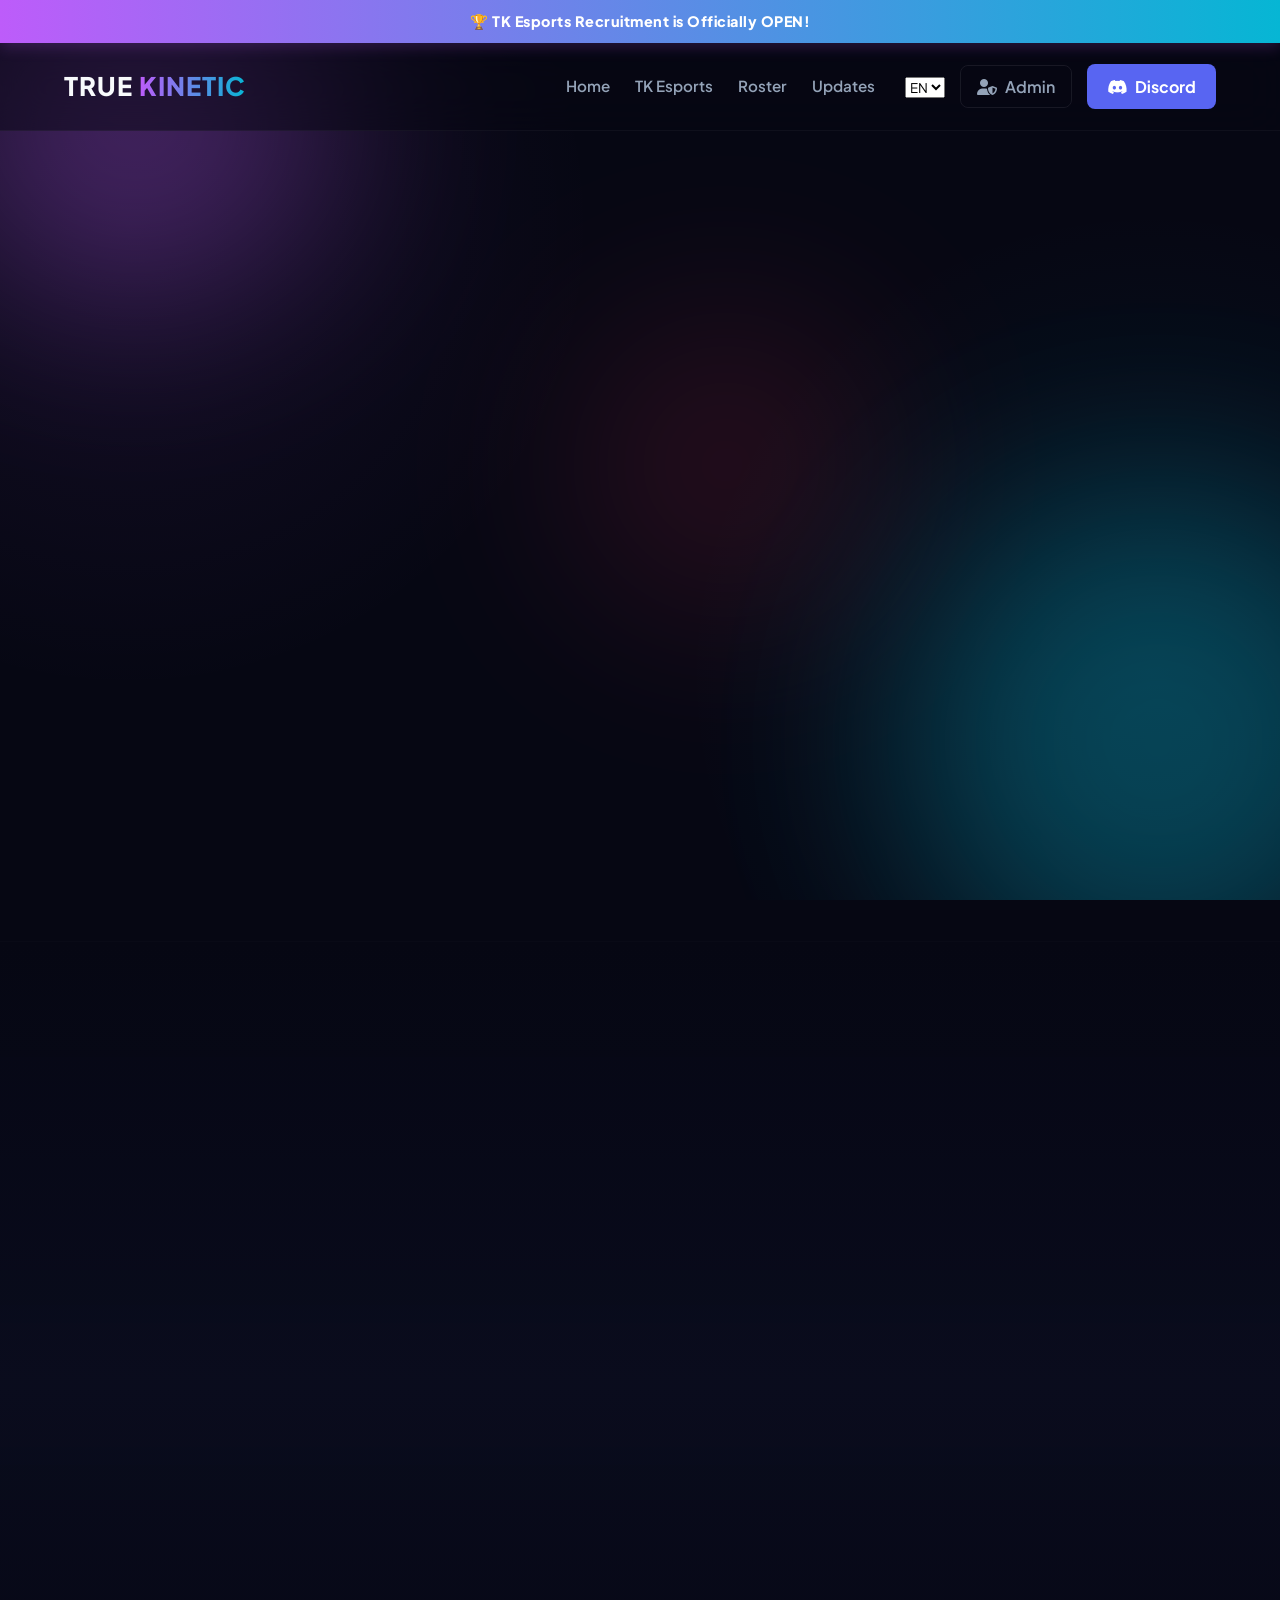
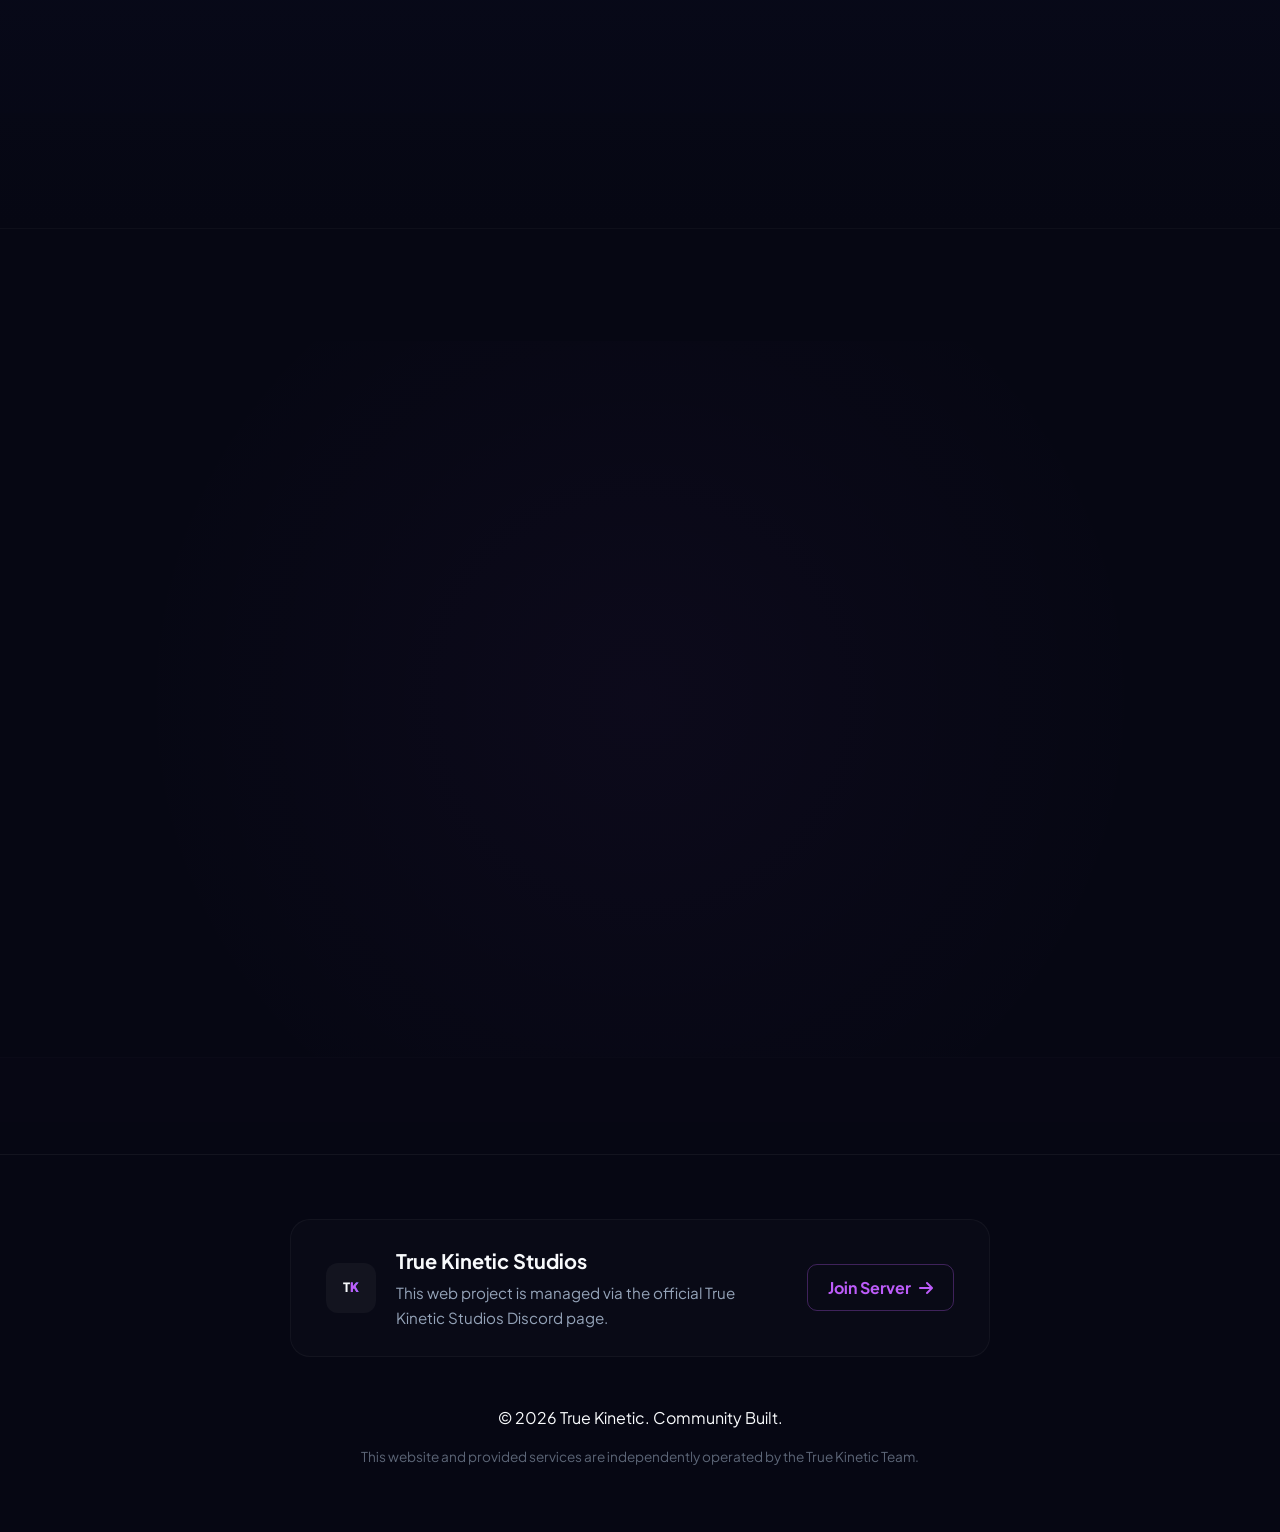
==== commit 90d22f09: "Fix HTML structure and content formatting" ====
--- a/index.html
+++ b/index.html
@@ -4,7 +4,6 @@
     <meta charset="UTF-8" />
     <meta name="viewport" content="width=device-width, initial-scale=1.0" />
     
-    <!-- SEO & Discord Open Graph Etiketleri -->
     <title>True Kinetic | Esports & Community Hub</title>
     <meta name="description" content="Official True Kinetic Esports and Gaming Community Hub.">
     <meta property="og:title" content="True Kinetic | Esports & Community Hub" />
@@ -17,7 +16,6 @@
     <link href="https://fonts.googleapis.com/css2?family=Plus+Jakarta+Sans:wght@300;400;500;600;700;800&family=JetBrains+Mono:wght@400;700;800&display=swap" rel="stylesheet">
     <link rel="stylesheet" href="https://cdnjs.cloudflare.com/ajax/libs/font-awesome/6.4.0/css/all.min.css" />
     
-    <!-- Harici CSS Dosyası -->
     <link rel="stylesheet" href="style.css" />
 </head>
 <body>
@@ -51,8 +49,6 @@
                 <a href="#esports" data-i18n="nav_esports">E-Sports</a>
                 <a href="#rosters" data-i18n="nav_roster">Roster</a>
                 <a href="#updates" data-i18n="nav_updates">Updates</a>
-                <a href="#server-roles" data-i18n="nav_community">Community</a>
-                <a href="#faq" data-i18n="nav_faq">FAQ</a>
             </nav>
 
             <div class="nav-actions">
@@ -64,7 +60,7 @@
                     </select>
                 </div>
 
-                <!-- Bağımsız Admin Paneline Yönlendiren Buton (Güvenli ve İzole) -->
+                <!-- Bağımsız Admin Paneli Bağlantısı -->
                 <a href="pages/admin.html" class="nav-admin-btn">
                     <i class="fas fa-user-shield"></i>
                     <span data-i18n="nav_admin">Admin</span>
@@ -82,7 +78,7 @@
         <div class="hero-content reveal-on-scroll">
             <span class="badge"><i class="fas fa-users"></i> Gaming & Esports Community</span>
             <h1 data-i18n="hero_title">Welcome to True Kinetic Ecosystem</h1>
-            <p data-i18n="hero_desc">Join our Discord community, participate in our custom esports tournaments, and read our latest community updates all in one place.</p>
+            <p data-i18n="hero_desc">Join our Discord community, participate in our custom esports tournaments, and read our latest updates all in one place.</p>
             <div class="hero-buttons">
                 <a href="#esports" class="primary-btn"><i class="fas fa-trophy"></i> <span data-i18n="hero_btn_explore">Discover Esports</span></a>
                 <a href="https://discord.gg/tqsKHt6qSS" target="_blank" rel="noopener noreferrer" class="secondary-btn">
@@ -96,7 +92,7 @@
     <section id="esports" class="esports-battle-section content-section">
         <div class="esports-battle-container reveal-on-scroll">
             
-            <!-- Sol Sütun: Kulüp Ruhu (Parlayan Kupa) -->
+            <!-- Sol Sütun: Kulüp Ruhu -->
             <div class="es-brand-side">
                 <div class="es-glow-ring">
                     <i class="fas fa-trophy" style="font-size: 3.5rem; color: var(--purple-glow); filter: drop-shadow(0 0 12px var(--purple-glow));"></i>
@@ -110,13 +106,13 @@
                 </div>
             </div>
 
-            <!-- Sağ Sütun: Dinamik Kadro Başvuruları (Veritabanından Gelen Alımlar) -->
+            <!-- Sağ Sütun: Dinamik Kadro Başvuruları -->
             <div class="es-roster-side">
                 <h3 style="font-family: var(--font-mono); font-size: 1.5rem; margin-bottom: 20px; color: white; display: flex; align-items: center; gap: 10px;">
                     <i class="fas fa-users-gear" style="color: var(--neon-cyan);"></i> ACTIVE RECRUITMENTS
                 </h3>
                 <div id="activeRecruitmentsGrid" style="display: flex; flex-direction: column; gap: 20px;">
-                    <!-- Veritabanındaki alımlar buraya otomatik dolacak -->
+                    <!-- Alımlar buraya otomatik dolacak -->
                 </div>
             </div>
 
@@ -124,7 +120,7 @@
             <div style="flex: 1 1 100%; margin-top: 50px;">
                 <h3 style="font-family: var(--font-mono); font-size: 1.8rem; margin-bottom: 25px; border-left: 4px solid var(--purple-glow); padding-left: 15px; color: white;">🏆 ACTIVE TOURNAMENTS</h3>
                 <div id="activeTournamentsGrid" style="display: grid; grid-template-columns: repeat(auto-fill, minmax(320px, 1fr)); gap: 24px;">
-                    <!-- Veritabanındaki turnuvalar buraya otomatik dolacak -->
+                    <!-- Turnuvalar buraya otomatik dolacak -->
                 </div>
             </div>
 
@@ -138,15 +134,13 @@
             <p class="section-subtitle" data-i18n="roster_subtitle">Our active competitive squads representing True Kinetic across various titles.</p>
         </div>
 
-        <!-- OYUN SEKMELERİ (Tasarımı Aşırı Sadeleştiren Tabs Bar) -->
+        <!-- OYUN SEKMELERİ (Dinamik Tabs Bar) -->
         <div class="filter-wrapper reveal-on-scroll" style="margin-bottom: 3rem;">
-            <div id="rosterTabsBar" class="filter-container">
-                <!-- Javascript veritabanındaki oyun isimlerine göre buraya otomatik butonlar üretecek -->
-            </div>
+            <div id="rosterTabsBar" class="filter-container"></div>
         </div>
 
         <!-- Oyuncu Kartları Grid Alanı -->
-        <div id="activeRostersGrid" style="max-width: 1200px; margin: 0 auto; display: grid; grid-template-columns: repeat(auto-fill, minmax(220px, 1fr)); gap: 25px;">
+        <div id="activeRostersGrid" style="max-width: 1200px; margin: 0 auto; display: grid; grid-template-columns: repeat(auto-fill, minmax(180px, 1fr)); gap: 25px;">
             <!-- Seçili sekmeye ait oyuncular buraya dinamik dolacak -->
         </div>
     </section>
@@ -175,74 +169,6 @@
         </div>
         <div id="updatesGrid" class="services-grid">
             <!-- Gelişmeler buraya dinamik dolacak -->
-        </div>
-    </section>
-
-    <!-- DISCORD ROLLERİ -->
-    <section id="server-roles" class="roles-section content-section">
-        <div class="section-header reveal-on-scroll">
-            <h2 class="section-title" data-i18n="roles_title">Discord Server Roles</h2>
-            <p class="section-subtitle" data-i18n="roles_subtitle">Information about the roles and ranks available on our Discord server.</p>
-        </div>
-
-        <div class="roles-grid reveal-on-scroll">
-            <div class="roles-column">
-                <h3 class="column-title"><i class="fas fa-user-shield"></i> <span data-i18n="role_col_staff">Management & Staff</span></h3>
-                <div class="role-list">
-                    <div class="role-item"><span class="role-badge r-founder">@Founder</span><p data-i18n="r_founder_desc">Official server founder, owner.</p></div>
-                    <div class="role-item"><span class="role-badge r-coleader">@Co-Leader</span><p data-i18n="r_coleader_desc">Official server Co-Lead.</p></div>
-                    <div class="role-item"><span class="role-badge r-headadmin">@Head Administration</span><p data-i18n="r_headadmin_desc">Ban requests, applications, bot admin.</p></div>
-                    <div class="role-item"><span class="role-badge r-mod">@Moderation Team</span><p data-i18n="r_mod_desc">Moderation staff member, log viewing.</p></div>
-                </div>
-            </div>
-            <div class="roles-column">
-                <h3 class="column-title"><i class="fas fa-users"></i> <span data-i18n="role_col_members">Community & Teams</span></h3>
-                <div class="role-list">
-                    <div class="role-item"><span class="role-badge r-esport">@E-Sport Team</span><p data-i18n="r_esport_desc">Official professional e-sports players representing TK.</p></div>
-                    <div class="role-item"><span class="role-badge r-developer">@Developer</span><p data-i18n="r_developer_desc">Official development team members.</p></div>
-                    <div class="role-item"><span class="role-badge r-partnerteam">@Official Partner</span><p data-i18n="r_partnerteam_desc">Partner, free advertising authority.</p></div>
-                    <div class="role-item"><span class="role-badge r-member">@Member</span><p data-i18n="r_member_desc">Official server member.</p></div>
-                </div>
-            </div>
-            <div class="roles-column">
-                <h3 class="column-title"><i class="fas fa-shopping-cart"></i> <span data-i18n="role_col_ranks">Purchase Ranks</span></h3>
-                <div class="role-list">
-                    <div class="role-item"><span class="role-badge r-legendary">@Legendary</span><p data-i18n="r_legendary_desc">Requires making a total of 100+ purchases.</p></div>
-                    <div class="role-item"><span class="role-badge r-master">@Master</span><p data-i18n="r_master_desc">Requires making a total of 50+ purchases.</p></div>
-                    <div class="role-item"><span class="role-badge r-diamond">@Diamond</span><p data-i18n="r_diamond_desc">Requires making a total of 25+ purchases.</p></div>
-                    <div class="role-item"><span class="role-badge r-gold">@Gold</span><p data-i18n="r_gold_desc">Requires making a total of 5+ purchases.</p></div>
-                </div>
-            </div>
-        </div>
-    </section>
-
-    <!-- S.S.S. -->
-    <section id="faq" class="faq-section content-section">
-        <div class="section-header reveal-on-scroll">
-            <h2 class="section-title" data-i18n="faq_title">Frequently Asked Questions</h2>
-        </div>
-        <div class="faq-container reveal-on-scroll">
-            <div class="faq-item">
-                <button class="faq-question"><span data-i18n="faq_q1_title">How can I make payments?</span><i class="fas fa-chevron-down"></i></button>
-                <div class="faq-answer"><p data-i18n="faq_q1_desc">You can easily complete payments by opening a ticket on our Discord server. We support various secure options like Bank Transfer, Papara, and major secure local payment networks.</p></div>
-            </div>
-            <div class="faq-item">
-                <button class="faq-question"><span data-i18n="faq_q3_title">Why is everything based on Discord?</span><i class="fas fa-chevron-down"></i></button>
-                <div class="faq-answer"><p data-i18n="faq_q3_desc">To offer personal assistance, address specific inquiries directly, and maintain direct secure support, we manage all purchases personally through our Discord ticket system.</p></div>
-            </div>
-        </div>
-    </section>
-
-    <!-- YETKİLİ DOĞRULAMA -->
-    <section class="security-check content-section">
-        <div class="security-container reveal-on-scroll">
-            <h2><i class="fas fa-shield-halved"></i> Staff Verification Tool</h2>
-            <p data-i18n="sec_desc">Ensure you are talking to a real True Kinetic official. Enter their Discord Username below to verify them.</p>
-            <div class="verify-box">
-                <input type="text" id="staffInput" placeholder="Discord Username..." />
-                <button id="verifyBtn" class="primary-btn" data-i18n="sec_btn">Verify Staff</button>
-            </div>
-            <div id="verifyResult" class="verify-result"></div>
         </div>
     </section>
 
@@ -270,7 +196,7 @@
         </div>
     </footer>
 
-    <!-- MODALLAR (POPUPS) -->
+    <!-- BİLDİRİM TOAST ALANI -->
     <div id="toastContainer"></div>
 
     <!-- E-Spor Başvuru Kuralları Modalı -->
@@ -296,7 +222,7 @@
         </div>
     </div>
 
-    <!-- Script çağrısı normale döndürüldü -->
+    <!-- Pürüzsüz statik JS -->
     <script src="script.js"></script>
 </body>
 </html>
--- a/style.css
+++ b/style.css
@@ -1,182 +1,902 @@
 /* ==========================================================================
-   1. SİBER-ESPOR PORTALI TEMA DEĞİŞKENLERİ VE TASARIM SIFIRLAMA
+   TRUE KINETIC - PREMIUM CYBERPUNK ESPORTS STYLESHEET
    ========================================================================== */
+
+/* --------------------------------------------------------------------------
+   1. GÜNCEL TEMA DEĞİŞKENLERİ VE TASARIM SIFIRLAMA
+   -------------------------------------------------------------------------- */
 :root {
-    --bg-main: #060713;         /* Derin Gece Mavisi (Düz siyah yerine) */
-    --bg-darker: #020308;       /* Obsidian Siyahı */
-    --bg-card: rgba(15, 17, 28, 0.65); /* Buzlu Cam Kart Arka Planı (Glassmorphism) */
-    --bg-glass: rgba(10, 11, 22, 0.85);
-    --purple-glow: #bd5cfa;     /* Parlak Canlı Siber Mor */
-    --purple-hover: #e9d5ff;    
-    --neon-cyan: #06b6d4;       /* Siber Turkuaz */
-    --neon-pink: #f43f5e;       /* Neon Pembe */
+    /* Renk Paleti - Canlı Neon Tonlar */
+    --bg-main: #060713;             /* Obsidian Derin Gece Mavisi */
+    --bg-darker: #020308;           /* Saf Kozmik Siyah */
+    --bg-card: rgba(18, 20, 32, 0.65); /* Buzlu Cam Kart Arka Planı */
+    --bg-glass: rgba(10, 11, 22, 0.85); /* Yoğun Cam Efekti */
+    
+    /* Neon Akorlar */
+    --purple-glow: #bd5cfa;         /* Siber Mor */
+    --purple-hover: #e9d5ff;        
+    --neon-cyan: #06b6d4;           /* Siber Turkuaz */
+    --neon-pink: #f43f5e;           /* Neon Pembe */
+    --neon-gold: #f59e0b;           /* PUBG Sarısı */
+    --neon-red: #ef4444;            /* Blood Strike Kırmızısı */
+    
+    /* Metin Renkleri */
     --text-white: #f8fafc;
     --text-muted: #94a3b8;
+    
+    /* Kenarlıklar ve Gölgeler */
     --border-color: rgba(189, 92, 250, 0.18);
     --border-hover: rgba(6, 182, 212, 0.5);
-    --success: #2ecc71;
-    --warning: #f1c40f;
-    --danger: #e74c3c;
+    --glow-shadow: 0 0 20px rgba(189, 92, 250, 0.25);
+    
+    /* Fontlar ve Geçişler */
     --font-sans: 'Plus Jakarta Sans', sans-serif;
     --font-mono: 'JetBrains Mono', monospace;
     --transition-smooth: all 0.4s cubic-bezier(0.16, 1, 0.3, 1);
 }
 
-* { margin: 0; padding: 0; box-sizing: border-box; scroll-behavior: smooth; font-family: var(--font-sans); }
+/* Global Reset */
+* {
+    margin: 0;
+    padding: 0;
+    box-sizing: border-box;
+    scroll-behavior: smooth;
+    font-family: var(--font-sans);
+}
 
 body {
-    background-color: var(--bg-main); color: var(--text-white); line-height: 1.6; overflow-x: hidden;
+    background-color: var(--bg-main);
+    color: var(--text-white);
+    line-height: 1.6;
+    overflow-x: hidden;
     background-image: 
-        radial-gradient(circle at 10% 30%, rgba(189, 92, 250, 0.08), transparent 35%), 
-        radial-gradient(circle at 85% 70%, rgba(6, 182, 212, 0.08), transparent 35%);
+        radial-gradient(circle at 10% 25%, rgba(189, 92, 250, 0.08), transparent 35%), 
+        radial-gradient(circle at 90% 75%, rgba(6, 182, 212, 0.08), transparent 35%);
     background-attachment: fixed;
 }
 
-::-webkit-scrollbar { width: 8px; }
-::-webkit-scrollbar-track { background: var(--bg-darker); }
-::-webkit-scrollbar-thumb { background: rgba(189, 92, 250, 0.3); border-radius: 10px; }
-::-webkit-scrollbar-thumb:hover { background: var(--purple-glow); }
-
-/* Animasyonlu Arka Plan Işık Küreleri */
-.animated-bg-elements { position: absolute; width: 100%; height: 100vh; top: 0; left: 0; overflow: hidden; z-index: 0; pointer-events: none; }
-.glow-orb { position: absolute; border-radius: 50%; filter: blur(100px); opacity: 0.3; animation: floatOrb 15s infinite alternate ease-in-out; }
-.orb-1 { width: 400px; height: 340px; background: var(--purple-glow); top: -5%; left: -5%; }
-.orb-2 { width: 500px; height: 500px; background: var(--neon-cyan); bottom: -10%; right: -10%; animation-delay: -5s; }
-.orb-3 { width: 300px; height: 300px; background: var(--neon-pink); top: 35%; left: 45%; animation-delay: -3s; opacity: 0.15; }
+/* Seçim ve Kaydırma Çubuğu Süslemeleri */
+::selection {
+    background: var(--purple-glow);
+    color: black;
+}
+
+::-webkit-scrollbar {
+    width: 8px;
+}
+
+::-webkit-scrollbar-track {
+    background: var(--bg-darker);
+}
+
+::-webkit-scrollbar-thumb {
+    background: rgba(189, 92, 250, 0.3);
+    border-radius: 10px;
+}
+
+::-webkit-scrollbar-thumb:hover {
+    background: var(--purple-glow);
+}
+
+/* --------------------------------------------------------------------------
+   2. ANİMASYONLU ARKA PLAN IŞIKLARI (Glow Orbs)
+   -------------------------------------------------------------------------- */
+.animated-bg-elements {
+    position: absolute;
+    width: 100%;
+    height: 100vh;
+    top: 0;
+    left: 0;
+    overflow: hidden;
+    z-index: 0;
+    pointer-events: none;
+}
+
+.glow-orb {
+    position: absolute;
+    border-radius: 50%;
+    filter: blur(100px);
+    opacity: 0.3;
+    animation: floatOrb 15s infinite alternate ease-in-out;
+}
+
+.orb-1 {
+    width: 400px;
+    height: 340px;
+    background: var(--purple-glow);
+    top: -5%;
+    left: -5%;
+}
+
+.orb-2 {
+    width: 500px;
+    height: 500px;
+    background: var(--neon-cyan);
+    bottom: -10%;
+    right: -10%;
+    animation-delay: -5s;
+}
+
+.orb-3 {
+    width: 300px;
+    height: 300px;
+    background: var(--neon-pink);
+    top: 35%;
+    left: 45%;
+    animation-delay: -3s;
+    opacity: 0.15;
+}
 
 @keyframes floatOrb {
     0% { transform: translate(0, 0) scale(1); }
     100% { transform: translate(50px, -50px) scale(1.15); }
 }
 
-.announcement-bar { background: linear-gradient(90deg, var(--purple-glow), var(--neon-cyan)); color: white; text-align: center; padding: 10px 15px; font-size: 0.9rem; font-weight: 800; position: relative; z-index: 1001; letter-spacing: 0.5px; box-shadow: 0 4px 15px rgba(189, 92, 250, 0.2); }
-
-.primary-btn { background: linear-gradient(135deg, var(--purple-glow), #8b5cf6); color: #ffffff; padding: 12px 28px; border-radius: 10px; font-weight: 700; text-decoration: none; display: inline-flex; align-items: center; gap: 8px; border: none; cursor: pointer; transition: var(--transition-smooth); box-shadow: 0 4px 20px rgba(189, 92, 250, 0.3); }
-.primary-btn:hover { transform: translateY(-2px); box-shadow: 0 8px 30px rgba(189, 92, 250, 0.5); color: #ffffff; }
-
-.secondary-btn { background: rgba(255, 255, 255, 0.02); color: var(--text-white); padding: 12px 28px; border-radius: 10px; font-weight: 600; text-decoration: none; display: inline-flex; align-items: center; gap: 8px; border: 1px solid rgba(255, 255, 255, 0.08); transition: var(--transition-smooth); cursor: pointer; }
-.secondary-btn:hover { background: rgba(255, 255, 255, 0.06); border-color: var(--neon-cyan); transform: translateY(-2px); box-shadow: 0 4px 15px rgba(6, 182, 212, 0.15); }
-
-.content-section { padding: 7rem 5%; position: relative; z-index: 2; }
-.section-header { text-align: center; margin-bottom: 4.5rem; }
-.section-title { font-size: clamp(2.2rem, 4.5vw, 3rem); font-weight: 800; color: var(--text-white); margin-bottom: 1rem; letter-spacing: -0.5px; text-transform: uppercase; background: linear-gradient(180deg, #ffffff 0%, #cbd5e1 100%); -webkit-background-clip: text; -webkit-text-fill-color: transparent; }
-.section-subtitle { color: var(--text-muted); font-size: 1.15rem; max-width: 600px; margin: 0 auto; }
-
-/* NAVBAR */
-.navbar { display: flex; justify-content: space-between; align-items: center; padding: 1.3rem 5%; background: rgba(6, 7, 19, 0.5); backdrop-filter: blur(20px); -webkit-backdrop-filter: blur(20px); position: sticky; top: 0; z-index: 1000; border-bottom: 1px solid rgba(255, 255, 255, 0.04); transition: var(--transition-smooth); }
-.navbar.scrolled { padding: 0.9rem 5%; background: rgba(6, 7, 19, 0.85); border-bottom: 1px solid var(--border-color); box-shadow: 0 10px 40px rgba(0,0,0,0.6); }
-.logo-area { font-size: 1.6rem; font-weight: 800; letter-spacing: 1px; cursor: pointer; z-index: 1001; }
-.logo-true { color: var(--text-white); }
-.logo-kinetic { color: transparent; background: linear-gradient(to right, var(--purple-glow), var(--neon-cyan)); -webkit-background-clip: text; }
-.nav-container { display: flex; align-items: center; gap: 30px; }
-nav { display: flex; gap: 25px; }
-nav a { color: var(--text-muted); text-decoration: none; font-weight: 600; font-size: 0.95rem; position: relative; transition: var(--transition-smooth); }
-nav a:hover { color: var(--text-white); text-shadow: 0 0 10px rgba(255,255,255,0.3); }
-nav a::after { content: ''; position: absolute; width: 0; height: 2px; bottom: -4px; left: 0; background: linear-gradient(90deg, var(--purple-glow), var(--neon-cyan)); transition: var(--transition-smooth); border-radius: 2px; }
-nav a:hover::after { width: 100%; }
-.nav-actions { display: flex; align-items: center; gap: 15px; }
-.lang-selector select { background: rgba(255, 255, 255, 0.03); color: var(--text-white); border: 1px solid rgba(255, 255, 255, 0.08); padding: 8px 12px; border-radius: 8px; font-weight: 700; cursor: pointer; outline: none; transition: var(--transition-smooth); appearance: none; }
-.lang-selector select:hover { border-color: var(--purple-glow); box-shadow: 0 0 10px rgba(189, 92, 250, 0.2); }
-.lang-selector select option { background: var(--bg-main); }
-.nav-admin-btn { background: transparent; color: var(--text-muted); border: 1px solid rgba(255, 255, 255, 0.08); padding: 8px 16px; border-radius: 8px; font-weight: 600; cursor: pointer; display: flex; align-items: center; gap: 8px; transition: var(--transition-smooth); }
-.nav-admin-btn:hover { color: var(--purple-glow); border-color: var(--purple-glow); background: rgba(189, 92, 250, 0.05); box-shadow: 0 0 15px rgba(189, 92, 250, 0.15); }
-.mobile-toggle { display: none; font-size: 1.5rem; color: var(--text-white); cursor: pointer; z-index: 1001; }
-
-/* HERO */
-.hero { min-height: 90vh; display: flex; justify-content: center; align-items: center; text-align: center; padding: 4rem 5% 2rem; position: relative; z-index: 2; }
-.hero-content { max-width: 900px; z-index: 1; }
-.badge { background: rgba(189, 92, 250, 0.08); border: 1px solid rgba(189, 92, 250, 0.25); color: var(--purple-glow); padding: 6px 18px; border-radius: 20px; font-size: 0.85rem; font-weight: 800; letter-spacing: 1px; text-transform: uppercase; display: inline-block; margin-bottom: 1.5rem; box-shadow: 0 0 25px rgba(189, 92, 250, 0.25); }
-.hero h1 { font-size: clamp(2.8rem, 5.5vw, 4.8rem); font-weight: 800; line-height: 1.1; margin-bottom: 1.5rem; color: transparent; background: linear-gradient(180deg, #ffffff 0%, #94a3b8 100%); -webkit-background-clip: text; letter-spacing: -1px; }
-.hero p { font-size: clamp(1.05rem, 2vw, 1.3rem); color: var(--text-muted); margin-bottom: 2.5rem; max-width: 700px; margin-inline: auto; line-height: 1.7; }
-.hero-buttons { display: flex; justify-content: center; gap: 15px; flex-wrap: wrap; }
-
-/* ESPORTS BATTLE */
-.esports-battle-section { background: linear-gradient(180deg, var(--bg-main) 0%, rgba(10,12,30,0.9) 50%, var(--bg-main) 100%); position: relative; overflow: hidden; padding: 7rem 5%; border-top: 1px solid rgba(255,255,255,0.01); }
-.esports-battle-container { display: flex; flex-wrap: wrap; gap: 50px; max-width: 1300px; margin: 0 auto; align-items: center; }
-
-.es-brand-side { flex: 1; min-width: 350px; display: flex; flex-direction: column; align-items: flex-start; }
-.es-glow-ring { width: 140px; height: 140px; background: rgba(255,255,255,0.015); border-radius: 20px; display: flex; justify-content: center; align-items: center; margin-bottom: 1.5rem; border: 1px solid rgba(189, 92, 250, 0.25); box-shadow: 0 0 35px rgba(189,92,250,0.15);}
-.es-hero-title { font-size: clamp(2.2rem, 4vw, 3.2rem); font-weight: 900; line-height: 1.1; color: var(--text-white); margin-bottom: 1rem; text-transform: uppercase; letter-spacing: -1px; }
-.es-hero-title span { color: transparent; background: linear-gradient(90deg, var(--purple-glow), var(--neon-cyan)); -webkit-background-clip: text; }
-.es-hero-desc { color: var(--text-muted); font-size: 1.05rem; line-height: 1.7; margin-bottom: 2.5rem; max-width: 500px; border-left: 3px solid var(--purple-glow); padding-left: 15px;}
-
-.es-features { display: flex; flex-direction: column; gap: 14px; }
-.es-features span { display: flex; align-items: center; gap: 10px; font-weight: 700; color: #e2e8f0; font-size: 0.95rem; text-transform: uppercase; letter-spacing: 1px;}
-.es-features i { color: var(--purple-glow); font-size: 1.3rem; filter: drop-shadow(0 0 5px var(--purple-glow)); }
-
-/* KADRO ALIM KARTLARI */
-.es-roster-side { flex: 1; min-width: 350px; display: flex; flex-direction: column; gap: 20px; }
-.es-roster-card { position: relative; background: var(--bg-card); border: 1px solid rgba(255,255,255,0.04); padding: 2.2rem; clip-path: polygon(15px 0, 100% 0, 100% calc(100% - 15px), calc(100% - 15px) 100%, 0 100%, 0 15px); transition: var(--transition-smooth); overflow: hidden; backdrop-filter: blur(10px); -webkit-backdrop-filter: blur(10px); }
-.es-roster-card:hover { transform: translateY(-3px); }
-
-.pubg-theme:hover { border-color: #f59e0b; box-shadow: -8px 0 35px rgba(245, 158, 11, 0.15); }
-.bs-theme:hover { border-color: #ef4444; box-shadow: -8px 0 35px rgba(239, 68, 68, 0.15); }
+/* --------------------------------------------------------------------------
+   3. DUYURU ÇUBUĞU VE NAVBAR (Navigasyon Menüsü)
+   -------------------------------------------------------------------------- */
+.announcement-bar {
+    background: linear-gradient(90deg, var(--purple-glow), var(--neon-cyan));
+    color: white;
+    text-align: center;
+    padding: 10px 15px;
+    font-size: 0.9rem;
+    font-weight: 800;
+    position: relative;
+    z-index: 1001;
+    letter-spacing: 0.5px;
+    box-shadow: 0 4px 15px rgba(189, 92, 250, 0.2);
+}
+
+.navbar {
+    display: flex;
+    justify-content: space-between;
+    align-items: center;
+    padding: 1.3rem 5%;
+    background: rgba(6, 7, 19, 0.5);
+    backdrop-filter: blur(20px);
+    -webkit-backdrop-filter: blur(20px);
+    position: sticky;
+    top: 0;
+    z-index: 1000;
+    border-bottom: 1px solid rgba(255, 255, 255, 0.04);
+    transition: var(--transition-smooth);
+}
+
+.navbar.scrolled {
+    padding: 0.9rem 5%;
+    background: rgba(6, 7, 19, 0.85);
+    border-bottom: 1px solid var(--border-color);
+    box-shadow: 0 10px 40px rgba(0,0,0,0.6);
+}
+
+.logo-area {
+    font-size: 1.6rem;
+    font-weight: 800;
+    letter-spacing: 1px;
+    cursor: pointer;
+    z-index: 1001;
+}
+
+.logo-true {
+    color: var(--text-white);
+}
+
+.logo-kinetic {
+    color: transparent;
+    background: linear-gradient(to right, var(--purple-glow), var(--neon-cyan));
+    -webkit-background-clip: text;
+}
+
+.nav-container {
+    display: flex;
+    align-items: center;
+    gap: 30px;
+}
+
+nav {
+    display: flex;
+    gap: 25px;
+}
+
+nav a {
+    color: var(--text-muted);
+    text-decoration: none;
+    font-weight: 600;
+    font-size: 0.95rem;
+    position: relative;
+    transition: var(--transition-smooth);
+}
+
+nav a:hover {
+    color: var(--text-white);
+    text-shadow: 0 0 10px rgba(255,255,255,0.3);
+}
+
+nav a::after {
+    content: '';
+    position: absolute;
+    width: 0;
+    height: 2px;
+    bottom: -4px;
+    left: 0;
+    background: linear-gradient(90deg, var(--purple-glow), var(--neon-cyan));
+    transition: var(--transition-smooth);
+    border-radius: 2px;
+}
+
+nav a:hover::after {
+    width: 100%;
+}
+
+.nav-actions {
+    display: flex;
+    align-items: center;
+    gap: 15px;
+}
+
+.nav-discord-btn {
+    background: #5865f2;
+    color: white;
+    text-decoration: none;
+    padding: 10px 20px;
+    border-radius: 8px;
+    font-weight: 700;
+    display: inline-flex;
+    align-items: center;
+    gap: 8px;
+    transition: var(--transition-smooth);
+}
+
+.nav-discord-btn:hover {
+    background: #4752c4;
+    transform: translateY(-2px);
+    box-shadow: 0 5px 20px rgba(88, 101, 242, 0.4);
+}
+
+.nav-admin-btn {
+    background: transparent;
+    color: var(--text-muted);
+    border: 1px solid rgba(255, 255, 255, 0.08);
+    padding: 8px 16px;
+    border-radius: 8px;
+    font-weight: 600;
+    cursor: pointer;
+    display: inline-flex;
+    align-items: center;
+    gap: 8px;
+    text-decoration: none;
+    transition: var(--transition-smooth);
+}
+
+.nav-admin-btn:hover {
+    color: var(--purple-glow);
+    border-color: var(--purple-glow);
+    background: rgba(189, 92, 250, 0.05);
+    box-shadow: 0 0 15px rgba(189, 92, 250, 0.15);
+}
+
+.mobile-toggle {
+    display: none;
+    font-size: 1.5rem;
+    color: var(--text-white);
+    cursor: pointer;
+    z-index: 1001;
+}
+
+/* --------------------------------------------------------------------------
+   4. HERO / KARŞILAMA BÖLÜMÜ
+   -------------------------------------------------------------------------- */
+.hero {
+    min-height: 90vh;
+    display: flex;
+    justify-content: center;
+    align-items: center;
+    text-align: center;
+    padding: 4rem 5% 2rem;
+    position: relative;
+    z-index: 2;
+}
+
+.hero-content {
+    max-width: 900px;
+    z-index: 1;
+}
+
+.badge {
+    background: rgba(189, 92, 250, 0.08);
+    border: 1px solid rgba(189, 92, 250, 0.25);
+    color: var(--purple-glow);
+    padding: 6px 18px;
+    border-radius: 20px;
+    font-size: 0.85rem;
+    font-weight: 800;
+    letter-spacing: 1px;
+    text-transform: uppercase;
+    display: inline-block;
+    margin-bottom: 1.5rem;
+    box-shadow: 0 0 25px rgba(189, 92, 250, 0.25);
+}
+
+.hero h1 {
+    font-size: clamp(2.8rem, 5.5vw, 4.8rem);
+    font-weight: 800;
+    line-height: 1.1;
+    margin-bottom: 1.5rem;
+    color: transparent;
+    background: linear-gradient(180deg, #ffffff 0%, #94a3b8 100%);
+    -webkit-background-clip: text;
+    letter-spacing: -1px;
+}
+
+.hero p {
+    font-size: clamp(1.05rem, 2vw, 1.3rem);
+    color: var(--text-muted);
+    margin-bottom: 2.5rem;
+    max-width: 700px;
+    margin-inline: auto;
+    line-height: 1.7;
+}
+
+.hero-buttons {
+    display: flex;
+    justify-content: center;
+    gap: 15px;
+    flex-wrap: wrap;
+}
+
+/* --------------------------------------------------------------------------
+   5. ESPORTS BATTLE & KADRO BAŞVURULARI (Dinamik ve Akıllı Grid)
+   -------------------------------------------------------------------------- */
+.esports-battle-section {
+    background: linear-gradient(180deg, var(--bg-main) 0%, rgba(10,12,30,0.9) 50%, var(--bg-main) 100%);
+    position: relative;
+    overflow: hidden;
+    padding: 7rem 5%;
+    border-top: 1px solid rgba(255,255,255,0.01);
+}
+
+.esports-battle-container {
+    display: flex;
+    flex-wrap: wrap;
+    gap: 50px;
+    max-width: 1300px;
+    margin: 0 auto;
+    align-items: center;
+}
+
+.es-brand-side {
+    flex: 1;
+    min-width: 350px;
+    display: flex;
+    flex-direction: column;
+    align-items: flex-start;
+}
+
+.es-glow-ring {
+    width: 140px;
+    height: 140px;
+    background: rgba(255,255,255,0.015);
+    border-radius: 20px;
+    display: flex;
+    justify-content: center;
+    align-items: center;
+    margin-bottom: 1.5rem;
+    border: 1px solid rgba(189, 92, 250, 0.25);
+    box-shadow: 0 0 35px rgba(189,92,250,0.15);
+}
+
+.es-hero-title {
+    font-size: clamp(2.2rem, 4vw, 3.2rem);
+    font-weight: 900;
+    line-height: 1.1;
+    color: var(--text-white);
+    margin-bottom: 1rem;
+    text-transform: uppercase;
+    letter-spacing: -1px;
+}
+
+.es-hero-title span {
+    color: transparent;
+    background: linear-gradient(90deg, var(--purple-glow), var(--neon-cyan));
+    -webkit-background-clip: text;
+}
+
+.es-hero-desc {
+    color: var(--text-muted);
+    font-size: 1.05rem;
+    line-height: 1.7;
+    margin-bottom: 2.5rem;
+    max-width: 500px;
+    border-left: 3px solid var(--purple-glow);
+    padding-left: 15px;
+}
+
+.es-features {
+    display: flex;
+    flex-direction: column;
+    gap: 14px;
+}
+
+.es-features span {
+    display: flex;
+    align-items: center;
+    gap: 10px;
+    font-weight: 700;
+    color: #e2e8f0;
+    font-size: 0.95rem;
+    text-transform: uppercase;
+    letter-spacing: 1px;
+}
+
+.es-features i {
+    color: var(--purple-glow);
+    font-size: 1.3rem;
+    filter: drop-shadow(0 0 5px var(--purple-glow));
+}
+
+/* Roster Başvuru Kartları */
+.es-roster-side {
+    flex: 1;
+    min-width: 350px;
+    display: flex;
+    flex-direction: column;
+    gap: 20px;
+}
+
+.es-roster-card {
+    position: relative;
+    background: var(--bg-card);
+    border: 1px solid rgba(255,255,255,0.04);
+    padding: 2.2rem;
+    clip-path: polygon(15px 0, 100% 0, 100% calc(100% - 15px), calc(100% - 15px) 100%, 0 100%, 0 15px);
+    transition: var(--transition-smooth);
+    overflow: hidden;
+    backdrop-filter: blur(10px);
+    -webkit-backdrop-filter: blur(10px);
+}
+
+.es-roster-card:hover {
+    transform: translateY(-3px);
+}
+
+.pubg-theme:hover { border-color: var(--neon-gold); box-shadow: -8px 0 35px rgba(245, 158, 11, 0.15); }
+.bs-theme:hover { border-color: var(--neon-red); box-shadow: -8px 0 35px rgba(239, 68, 68, 0.15); }
 .software:hover { border-color: var(--purple-glow); box-shadow: -8px 0 35px rgba(189, 92, 250, 0.15); }
 
-.es-roster-bg { position: absolute; top: 0; left: 0; width: 4px; height: 100%; transition: 0.4s; }
-.pubg-theme .es-roster-bg { background: #f59e0b; }
-.bs-theme .es-roster-bg { background: #ef4444; }
+.es-roster-bg {
+    position: absolute;
+    top: 0;
+    left: 0;
+    width: 4px;
+    height: 100%;
+    transition: 0.4s;
+}
+
+.pubg-theme .es-roster-bg { background: var(--neon-gold); }
+.bs-theme .es-roster-bg { background: var(--neon-red); }
 .software .es-roster-bg { background: var(--purple-glow); }
-.es-roster-card:hover .es-roster-bg { width: 100%; opacity: 0.03; }
-
-.es-roster-content { position: relative; z-index: 2; }
-.es-roster-head { display: flex; justify-content: space-between; align-items: center; margin-bottom: 1.2rem; }
-.es-roster-head h3 { font-family: var(--font-mono); font-size: 1.4rem; font-weight: 800; color: white; letter-spacing: 1px;}
-.pulse-tag { background: rgba(189, 92, 250, 0.1); color: var(--purple-glow); padding: 5px 12px; font-size: 0.72rem; font-weight: 800; border-radius: 4px; animation: pulseGlow 1.5s infinite; border: 1px solid rgba(189,92,250,0.22);}
-.pubg-theme .pulse-tag { background: rgba(245, 158, 11, 0.1); color: #f59e0b; border-color: rgba(245,158,11,0.25); }
-.bs-theme .pulse-tag { background: rgba(239, 68, 68, 0.1); color: #ef4444; border-color: rgba(239,68,68,0.25); }
-
-.es-roster-content p { color: var(--text-muted); font-size: 0.95rem; margin-bottom: 1.5rem; line-height: 1.6; }
-
-.es-action-btn { background: transparent; border: 1px solid rgba(255,255,255,0.08); color: white; padding: 11px 22px; font-weight: 700; font-family: var(--font-mono); text-transform: uppercase; cursor: pointer; display: inline-flex; align-items: center; gap: 10px; transition: 0.3s; clip-path: polygon(10px 0, 100% 0, 100% calc(100% - 10px), calc(100% - 10px) 100%, 0 100%, 0 10px); }
-.pubg-theme .es-action-btn:hover { background: #f59e0b; border-color: #f59e0b; color: black; box-shadow: 0 0 15px rgba(245,158,11,0.3); }
-.bs-theme .es-action-btn:hover { background: #ef4444; border-color: #ef4444; color: white; box-shadow: 0 0 15px rgba(239,68,68,0.3); }
+.es-roster-card:hover .es-roster-bg {
+    width: 100%;
+    opacity: 0.03;
+}
+
+.es-roster-content {
+    position: relative;
+    z-index: 2;
+}
+
+.es-roster-head {
+    display: flex;
+    justify-content: space-between;
+    align-items: center;
+    margin-bottom: 1.2rem;
+}
+
+.es-roster-head h3 {
+    font-family: var(--font-mono);
+    font-size: 1.4rem;
+    font-weight: 800;
+    color: white;
+    letter-spacing: 1px;
+}
+
+.pulse-tag {
+    background: rgba(189, 92, 250, 0.1);
+    color: var(--purple-glow);
+    padding: 5px 12px;
+    font-size: 0.72rem;
+    font-weight: 800;
+    border-radius: 4px;
+    animation: pulseGlow 1.5s infinite;
+    border: 1px solid rgba(189,92,250,0.22);
+}
+
+.pubg-theme .pulse-tag { background: rgba(245, 158, 11, 0.1); color: var(--neon-gold); border-color: rgba(245,158,11,0.25); }
+.bs-theme .pulse-tag { background: rgba(239, 68, 68, 0.1); color: var(--neon-red); border-color: rgba(239,68,68,0.25); }
+
+.es-roster-content p {
+    color: var(--text-muted);
+    font-size: 0.95rem;
+    margin-bottom: 1.5rem;
+    line-height: 1.6;
+}
+
+.es-action-btn {
+    background: transparent;
+    border: 1px solid rgba(255,255,255,0.08);
+    color: white;
+    padding: 11px 22px;
+    font-weight: 700;
+    font-family: var(--font-mono);
+    text-transform: uppercase;
+    cursor: pointer;
+    display: inline-flex;
+    align-items: center;
+    gap: 10px;
+    transition: 0.3s;
+    clip-path: polygon(10px 0, 100% 0, 100% calc(100% - 10px), calc(100% - 10px) 100%, 0 100%, 0 10px);
+}
+
+.pubg-theme .es-action-btn:hover { background: var(--neon-gold); border-color: var(--neon-gold); color: black; box-shadow: 0 0 15px rgba(245,158,11,0.3); }
+.bs-theme .es-action-btn:hover { background: var(--neon-red); border-color: var(--neon-red); color: white; box-shadow: 0 0 15px rgba(239,68,68,0.3); }
 .software .es-action-btn:hover { background: var(--purple-glow); border-color: var(--purple-glow); color: black; box-shadow: 0 0 15px rgba(189,92,250,0.3); }
 
-/* ROSTER GAME GROUP VE GRİD (Dinamik ve pürüzsüz yerleşim) */
-.roster-game-group { background: var(--bg-card); padding: 35px; border-radius: 20px; border: 1px solid var(--border-color); margin-bottom: 30px; box-shadow: 0 10px 40px rgba(0, 0, 0, 0.4); backdrop-filter: blur(12px); -webkit-backdrop-filter: blur(12px); transition: var(--transition-smooth); }
-.roster-game-group h3 { font-family: var(--font-mono); font-size: 1.5rem; color: var(--text-white); margin-bottom: 25px; border-bottom: 1px solid rgba(189, 92, 250, 0.15); padding-bottom: 12px; letter-spacing: 0.5px; text-transform: uppercase; }
-.roster-grid { display: flex; flex-wrap: wrap; gap: 20px; }
-.player-card { background: rgba(255, 255, 255, 0.015); border: 1px solid rgba(255, 255, 255, 0.04); padding: 22px 25px; border-radius: 16px; position: relative; overflow: hidden; transition: var(--transition-smooth); display: flex; flex-direction: column; align-items: flex-start; flex: 1 1 220px; }
-.player-card:hover { border-color: var(--border-hover); transform: translateY(-4px); box-shadow: 0 10px 30px rgba(189, 92, 250, 0.1); background: rgba(189, 92, 250, 0.02); }
-.player-card::after { content: ''; position: absolute; top: -50px; right: -50px; width: 100px; height: 100px; background: radial-gradient(circle, rgba(189, 92, 250, 0.22) 0%, transparent 70%); pointer-events: none; }
-.player-name { color: var(--text-white); font-size: 1.35rem; font-weight: 800; margin-bottom: 8px; letter-spacing: -0.5px; }
-.player-role { display: inline-flex; align-items: center; padding: 4px 12px; border-radius: 50px; font-size: 0.75rem; font-weight: 800; text-transform: uppercase; letter-spacing: 0.5px; background: rgba(189, 92, 250, 0.1); color: var(--purple-glow); border: 1px solid rgba(189, 92, 250, 0.2); margin-bottom: 12px; }
-.player-age { color: var(--text-muted); font-size: 0.85rem; font-family: var(--font-mono); font-weight: 600; }
-
-/* E-PIN BANNER */
-#epin-announcement { padding: 6rem 5%; background: radial-gradient(circle at center, rgba(189, 92, 250, 0.035), transparent 70%); }
-.epin-banner { max-width: 900px; margin: 0 auto; background: var(--bg-card); border: 1px solid var(--border-color); border-radius: 24px; padding: 4.5rem 2.5rem; text-align: center; position: relative; overflow: hidden; box-shadow: 0 15px 50px rgba(0, 0, 0, 0.6); backdrop-filter: blur(12px); -webkit-backdrop-filter: blur(12px); transition: var(--transition-smooth); }
-.epin-banner:hover { border-color: var(--border-hover); box-shadow: 0 20px 65px rgba(189, 92, 250, 0.15); transform: translateY(-4px); }
-.epin-banner::before { content: ''; position: absolute; top: 0; left: 0; width: 100%; height: 100%; background: linear-gradient(180deg, rgba(189, 92, 250, 0.05) 0%, transparent 100%); pointer-events: none; z-index: 1; }
-.epin-banner-content { position: relative; z-index: 2; }
-.epin-banner-content i { font-size: 3.8rem; color: var(--purple-glow); margin-bottom: 1.5rem; display: inline-block; filter: drop-shadow(0 0 15px rgba(189, 92, 250, 0.5)); animation: floatGem 4s ease-in-out infinite; }
-.epin-banner-content h2 { font-size: clamp(2rem, 3.8vw, 2.6rem); color: var(--text-white); margin-bottom: 1rem; font-weight: 800; letter-spacing: -0.5px; }
-.epin-banner-content p { color: var(--text-muted); font-size: 1.05rem; line-height: 1.7; max-width: 700px; margin: 0 auto 2.5rem; }
-@keyframes floatGem { 0% { transform: translateY(0px); } 50% { transform: translateY(-8px); } 100% { transform: translateY(0px); } }
-
-/* VERİ GRID & BLOG / DUYURULAR */
-.updates-section { background: rgba(189, 92, 250, 0.005); border-top: 1px solid rgba(255,255,255,0.01); }
-.services-grid { display: grid; grid-template-columns: repeat(auto-fill, minmax(320px, 1fr)); gap: 24px; max-width: 1300px; margin: 0 auto; }
-.service-card { background: var(--bg-card); border: 1px solid rgba(255, 255, 255, 0.04); border-radius: 20px; padding: 2.8rem; display: flex; flex-direction: column; position: relative; overflow: hidden; transition: var(--transition-smooth); backdrop-filter: blur(10px); -webkit-backdrop-filter: blur(10px); }
-.service-card:hover { transform: translateY(-4px); border-color: var(--border-hover); box-shadow: 0 10px 30px rgba(189, 92, 250, 0.1); }
-.card-icon { font-size: 2.1rem; color: var(--purple-glow); background: rgba(189, 92, 250, 0.1); width: 62px; height: 62px; display: flex; justify-content: center; align-items: center; border-radius: 14px; margin-bottom: 1.5rem; box-shadow: 0 4px 20px rgba(189, 92, 250, 0.15); overflow: hidden;}
-.service-card h3 { font-size: 1.35rem; margin-bottom: 0.8rem; color: var(--text-white); font-weight: 800;}
-.service-card p { color: var(--text-muted); font-size: 0.98rem; line-height: 1.6; }
-
-/* SERVERS ROLES */
-.roles-section { background: rgba(5, 5, 5, 0.3); border-top: 1px solid rgba(255,255,255,0.02);}
-.roles-grid { display: grid; grid-template-columns: repeat(auto-fit, minmax(320px, 1fr)); gap: 30px; max-width: 1300px; margin: 0 auto; }
-.roles-column { background: var(--bg-card); border: 1px solid rgba(255, 255, 255, 0.04); border-radius: 20px; padding: 2.5rem; transition: var(--transition-smooth); backdrop-filter: blur(10px); -webkit-backdrop-filter: blur(10px); }
-.roles-column:hover { border-color: rgba(189,92,250,0.22); transform: translateY(-4px); box-shadow: 0 10px 30px rgba(0,0,0,0.4); }
-.column-title { font-size: 1.25rem; font-weight: 700; margin-bottom: 2rem; display: flex; align-items: center; gap: 12px; border-bottom: 1px solid rgba(255, 255, 255, 0.05); padding-bottom: 1rem; color: var(--text-white); }
-.column-title i { color: var(--purple-glow); }
-.role-list { display: flex; flex-direction: column; gap: 12px; }
-.role-item { padding: 12px; border-radius: 12px; background: rgba(255, 255, 255, 0.015); transition: var(--transition-smooth); }
-.role-item:hover { background: rgba(255, 255, 255, 0.03); transform: translateX(5px); }
-.role-item p { color: var(--text-muted); font-size: 0.85rem; margin-top: 4px; padding-left: 4px;}
-.role-badge { display: inline-flex; align-items: center; gap: 8px; padding: 4px 12px; border-radius: 50px; font-size: 0.75rem; font-weight: 800; text-transform: uppercase; letter-spacing: 0.5px; }
-.role-badge::before { content: ''; width: 6px; height: 6px; border-radius: 50%; background: currentColor; box-shadow: 0 0 8px currentColor; }
+/* --------------------------------------------------------------------------
+   6. SEKMELİ EKİP KADROSU (Roster Tabs & Player Cards)
+   -------------------------------------------------------------------------- */
+.roster-game-group {
+    background: var(--bg-card);
+    padding: 35px;
+    border-radius: 20px;
+    border: 1px solid var(--border-color);
+    margin-bottom: 30px;
+    box-shadow: 0 10px 40px rgba(0, 0, 0, 0.4);
+    backdrop-filter: blur(12px);
+    -webkit-backdrop-filter: blur(12px);
+    transition: var(--transition-smooth);
+}
+
+.roster-game-group h3 {
+    font-family: var(--font-mono);
+    font-size: 1.5rem;
+    color: var(--text-white);
+    margin-bottom: 25px;
+    border-bottom: 1px solid rgba(189, 92, 250, 0.15);
+    padding-bottom: 12px;
+    letter-spacing: 0.5px;
+    text-transform: uppercase;
+}
+
+/* Sabit Grid Sistemi (Filtreleyince kartların uzamasını engeller) */
+.roster-grid {
+    display: grid;
+    grid-template-columns: repeat(auto-fill, minmax(210px, 1fr));
+    gap: 20px;
+    width: 100%;
+}
+
+.player-card {
+    background: rgba(255, 255, 255, 0.012);
+    border: 1px solid rgba(255, 255, 255, 0.04);
+    padding: 25px 15px;
+    border-radius: 16px;
+    position: relative;
+    overflow: hidden;
+    transition: var(--transition-smooth);
+    display: flex;
+    flex-direction: column;
+    align-items: center;
+    text-align: center;
+}
+
+.player-card:hover {
+    border-color: var(--border-hover);
+    transform: translateY(-4px);
+    box-shadow: 0 10px 30px rgba(189, 92, 250, 0.12);
+    background: rgba(189, 92, 250, 0.02);
+}
+
+.player-avatar-bg {
+    width: 55px;
+    height: 55px;
+    background: rgba(189, 92, 250, 0.08);
+    border-radius: 50%;
+    display: flex;
+    justify-content: center;
+    align-items: center;
+    margin-bottom: 15px;
+    border: 1px solid rgba(189, 92, 250, 0.2);
+    color: var(--purple-glow);
+    font-size: 1.3rem;
+    transition: var(--transition-smooth);
+}
+
+.player-card:hover .player-avatar-bg {
+    background: var(--purple-glow);
+    color: #000;
+    box-shadow: 0 0 15px var(--purple-glow);
+    border-color: var(--purple-glow);
+}
+
+.player-card::after {
+    content: '';
+    position: absolute;
+    top: -50px;
+    right: -50px;
+    width: 100px;
+    height: 100px;
+    background: radial-gradient(circle, rgba(189, 92, 250, 0.18) 0%, transparent 70%);
+    pointer-events: none;
+}
+
+.player-name {
+    color: var(--text-white);
+    font-size: 1.25rem;
+    font-weight: 800;
+    margin-bottom: 8px;
+    letter-spacing: -0.3px;
+    font-family: var(--font-mono);
+}
+
+.player-role {
+    display: inline-flex;
+    align-items: center;
+    padding: 4px 12px;
+    border-radius: 50px;
+    font-size: 0.75rem;
+    font-weight: 800;
+    text-transform: uppercase;
+    letter-spacing: 0.5px;
+    background: rgba(189, 92, 250, 0.1);
+    color: var(--purple-glow);
+    border: 1px solid rgba(189, 92, 250, 0.2);
+    margin-bottom: 12px;
+}
+
+.player-age {
+    color: var(--text-muted);
+    font-size: 0.8rem;
+    font-family: var(--font-mono);
+    font-weight: 600;
+}
+
+/* --------------------------------------------------------------------------
+   7. GÖRKEMLİ E-PIN ANNOUNCEMENT BANNER (Diamond Animation)
+   -------------------------------------------------------------------------- */
+#epin-announcement {
+    padding: 6rem 5%;
+    background: radial-gradient(circle at center, rgba(189, 92, 250, 0.035), transparent 70%);
+}
+
+.epin-banner {
+    max-width: 900px;
+    margin: 0 auto;
+    background: var(--bg-card);
+    border: 1px solid var(--border-color);
+    border-radius: 24px;
+    padding: 4.5rem 2.5rem;
+    text-align: center;
+    position: relative;
+    overflow: hidden;
+    box-shadow: 0 15px 50px rgba(0, 0, 0, 0.6);
+    backdrop-filter: blur(12px);
+    -webkit-backdrop-filter: blur(12px);
+    transition: var(--transition-smooth);
+}
+
+.epin-banner:hover {
+    border-color: var(--border-hover);
+    box-shadow: 0 20px 65px rgba(189, 92, 250, 0.15);
+    transform: translateY(-4px);
+}
+
+.epin-banner::before {
+    content: '';
+    position: absolute;
+    top: 0;
+    left: 0;
+    width: 100%;
+    height: 100%;
+    background: linear-gradient(180deg, rgba(189, 92, 250, 0.05) 0%, transparent 100%);
+    pointer-events: none;
+    z-index: 1;
+}
+
+.epin-banner-content {
+    position: relative;
+    z-index: 2;
+}
+
+.epin-banner-content i {
+    font-size: 3.8rem;
+    color: var(--purple-glow);
+    margin-bottom: 1.5rem;
+    display: inline-block;
+    filter: drop-shadow(0 0 15px rgba(189, 92, 250, 0.5));
+    animation: floatGem 4s ease-in-out infinite;
+}
+
+.epin-banner-content h2 {
+    font-size: clamp(2rem, 3.8vw, 2.6rem);
+    color: var(--text-white);
+    margin-bottom: 1rem;
+    font-weight: 800;
+    letter-spacing: -0.5px;
+}
+
+.epin-banner-content p {
+    color: var(--text-muted);
+    font-size: 1.05rem;
+    line-height: 1.7;
+    max-width: 700px;
+    margin: 0 auto 2.5rem;
+}
+
+@keyframes floatGem {
+    0% { transform: translateY(0px); }
+    50% { transform: translateY(-8px); }
+    100% { transform: translateY(0px); }
+}
+
+/* --------------------------------------------------------------------------
+   8. GELİŞMELER & DUYURULAR (Services Grid & Cards)
+   -------------------------------------------------------------------------- */
+.updates-section {
+    background: rgba(189, 92, 250, 0.005);
+    border-top: 1px solid rgba(255,255,255,0.01);
+}
+
+.services-grid {
+    display: grid;
+    grid-template-columns: repeat(auto-fill, minmax(320px, 1fr));
+    gap: 24px;
+    max-width: 1300px;
+    margin: 0 auto;
+}
+
+.service-card {
+    background: var(--bg-card);
+    border: 1px solid rgba(255, 255, 255, 0.04);
+    border-radius: 20px;
+    padding: 2.8rem;
+    display: flex;
+    flex-direction: column;
+    position: relative;
+    overflow: hidden;
+    transition: var(--transition-smooth);
+    backdrop-filter: blur(10px);
+    -webkit-backdrop-filter: blur(10px);
+}
+
+.service-card:hover {
+    transform: translateY(-4px);
+    border-color: var(--border-hover);
+    box-shadow: 0 10px 30px rgba(189, 92, 250, 0.1);
+}
+
+.card-icon {
+    font-size: 2.1rem;
+    color: var(--purple-glow);
+    background: rgba(189, 92, 250, 0.1);
+    width: 62px;
+    height: 62px;
+    display: flex;
+    justify-content: center;
+    align-items: center;
+    border-radius: 14px;
+    margin-bottom: 1.5rem;
+    box-shadow: 0 4px 20px rgba(189, 92, 250, 0.15);
+    overflow: hidden;
+}
+
+.service-card h3 {
+    font-size: 1.35rem;
+    margin-bottom: 0.8rem;
+    color: var(--text-white);
+    font-weight: 800;
+}
+
+.service-card p {
+    color: var(--text-muted);
+    font-size: 0.98rem;
+    line-height: 1.6;
+}
+
+/* --------------------------------------------------------------------------
+   9. DISCORD SUNUCU ROLLERİ & KLASÖRÜ
+   -------------------------------------------------------------------------- */
+.roles-section {
+    background: rgba(5, 5, 5, 0.3);
+    border-top: 1px solid rgba(255,255,255,0.02);
+}
+
+.roles-grid {
+    display: grid;
+    grid-template-columns: repeat(auto-fit, minmax(320px, 1fr));
+    gap: 30px;
+    max-width: 1300px;
+    margin: 0 auto;
+}
+
+.roles-column {
+    background: var(--bg-card);
+    border: 1px solid rgba(255, 255, 255, 0.04);
+    border-radius: 20px;
+    padding: 2.5rem;
+    transition: var(--transition-smooth);
+    backdrop-filter: blur(10px);
+    -webkit-backdrop-filter: blur(10px);
+}
+
+.roles-column:hover {
+    border-color: rgba(189,92,250,0.22);
+    transform: translateY(-4px);
+    box-shadow: 0 10px 30px rgba(0,0,0,0.4);
+}
+
+.column-title {
+    font-size: 1.25rem;
+    font-weight: 700;
+    margin-bottom: 2rem;
+    display: flex;
+    align-items: center;
+    gap: 12px;
+    border-bottom: 1px solid rgba(255, 255, 255, 0.05);
+    padding-bottom: 1rem;
+    color: var(--text-white);
+}
+
+.column-title i {
+    color: var(--purple-glow);
+}
+
+.role-list {
+    display: flex;
+    flex-direction: column;
+    gap: 12px;
+}
+
+.role-item {
+    padding: 12px;
+    border-radius: 12px;
+    background: rgba(255, 255, 255, 0.015);
+    transition: var(--transition-smooth);
+}
+
+.role-item:hover {
+    background: rgba(255, 255, 255, 0.03);
+    transform: translateX(5px);
+}
+
+.role-item p {
+    color: var(--text-muted);
+    font-size: 0.85rem;
+    margin-top: 4px;
+    padding-left: 4px;
+}
+
+.role-badge {
+    display: inline-flex;
+    align-items: center;
+    gap: 8px;
+    padding: 4px 12px;
+    border-radius: 50px;
+    font-size: 0.75rem;
+    font-weight: 800;
+    text-transform: uppercase;
+    letter-spacing: 0.5px;
+}
+
+.role-badge::before {
+    content: '';
+    width: 6px;
+    height: 6px;
+    border-radius: 50%;
+    background: currentColor;
+    box-shadow: 0 0 8px currentColor;
+}
+
 .r-founder { background: rgba(255, 77, 77, 0.1); color: #ff4d4d; border: 1px solid rgba(255, 77, 77, 0.2); } 
 .r-coleader { background: rgba(255, 77, 166, 0.1); color: #ff4da6; border: 1px solid rgba(255, 77, 166, 0.2); } 
 .r-headadmin { background: rgba(46, 204, 113, 0.1); color: #2ecc71; border: 1px solid rgba(46, 204, 113, 0.2); } 
@@ -190,138 +910,810 @@
 .r-esport { background: rgba(189, 92, 250, 0.1); color: var(--purple-glow); border: 1px solid rgba(189, 92, 250, 0.2); }
 .r-member { background: rgba(16, 185, 129, 0.1); color: #10b981; border: 1px solid rgba(16, 185, 129, 0.2); }
 
-/* REVIEWS & S.S.S. */
-.reviews-section { background: rgba(189, 92, 250, 0.015); border-top: 1px solid rgba(255,255,255,0.01); border-bottom: 1px solid rgba(255,255,255,0.01); }
-.reviews-grid { display: grid; grid-template-columns: repeat(auto-fit, minmax(300px, 1fr)); gap: 30px; max-width: 1200px; margin: 0 auto; }
-.review-card { background: var(--bg-card); padding: 2.2rem; border-radius: 20px; border: 1px solid rgba(255,255,255,0.04); transition: 0.3s; }
-.review-card:hover { transform: translateY(-4px); border-color: var(--border-color); }
-.review-stars { color: #facc15; margin-bottom: 1rem; font-size: 0.95rem; }
-.review-card p { color: var(--text-white); font-style: italic; margin-bottom: 1.5rem; font-size: 0.95rem; }
-.reviewer { display: flex; align-items: center; gap: 15px; }
-.reviewer img { width: 50px; height: 50px; border-radius: 50%; border: 2px solid var(--purple-glow); }
-.reviewer h4 { color: var(--text-white); font-size: 1rem; }
-.reviewer span { color: var(--text-muted); font-size: 0.8rem; }
-
-.security-check { border-top: 1px solid rgba(255,255,255,0.02);}
-.security-container { max-width: 650px; margin: 0 auto; text-align: center; }
-.security-container i.fa-shield-halved { font-size: 3.2rem; color: var(--purple-glow); margin-bottom: 1rem; filter: drop-shadow(0 0 10px var(--purple-glow)); }
-.security-container h2 { font-size: 2.1rem; color: var(--text-white); margin-bottom: 10px;}
-.security-container p { color: var(--text-muted); font-size: 1rem;}
-.verify-box { display: flex; gap: 10px; margin-top: 2rem; background: var(--bg-card); padding: 10px; border-radius: 14px; border: 1px solid rgba(255,255,255,0.05); }
-.verify-box input { flex: 1; background: transparent; border: none; padding: 0 15px; color: white; outline: none; font-size: 1rem; }
-.verify-result { margin-top: 1.5rem; padding: 16px; border-radius: 12px; font-weight: 600; display: none; animation: slideUp 0.4s ease; }
-.verify-success { background: rgba(46, 204, 113, 0.15); color: var(--success); border: 1px solid rgba(46, 204, 113, 0.35); }
-.verify-fail { background: rgba(231, 76, 60, 0.15); color: var(--danger); border: 1px solid rgba(231, 76, 60, 0.35); }
-
-.faq-section { background: rgba(5, 5, 5, 0.4); }
-.faq-container { max-width: 800px; margin: 0 auto; display: flex; flex-direction: column; gap: 15px; }
-.faq-item { background: var(--bg-card); border: 1px solid rgba(255, 255, 255, 0.04); border-radius: 16px; overflow: hidden; }
-.faq-question { width: 100%; background: none; border: none; color: var(--text-white); text-align: left; padding: 24px; font-size: 1.15rem; font-weight: 600; cursor: pointer; display: flex; justify-content: space-between; align-items: center; }
-.faq-question i { color: var(--purple-glow); transition: transform 0.3s; }
-.faq-item.active .faq-question i { transform: rotate(180deg); }
-.faq-answer { max-height: 0; overflow: hidden; transition: max-height 0.4s ease; }
-.faq-answer p { padding: 0 24px 24px; color: var(--text-muted); }
-
-/* FOOTER */
-footer { padding: 4rem 5%; border-top: 1px solid rgba(255, 255, 255, 0.05); margin-top: 2rem; text-align: center;}
-.footer-community { background: rgba(255,255,255,0.015); border: 1px solid rgba(255,255,255,0.04); padding: 1.6rem 2.2rem; border-radius: 20px; max-width: 700px; margin: 0 auto 3rem; display: flex; justify-content: space-between; align-items: center; gap: 20px; text-align: left; transition: var(--transition-smooth); }
-.footer-community:hover { border-color: rgba(189,92,250,0.3); box-shadow: 0 10px 30px rgba(189,92,250,0.05);}
-.community-info { display: flex; align-items: center; gap: 20px;}
-.community-logo-wrapper { width: 50px; height: 50px; background: rgba(255,255,255,0.04); border-radius: 12px; display: flex; justify-content: center; align-items: center; flex-shrink: 0; }
-.footer-community h4 { color: var(--text-white); font-size: 1.25rem; }
-.footer-community p { color: var(--text-muted); font-size: 0.95rem; margin-top: 4px;}
-.community-btn { background: transparent; border: 1px solid rgba(189,92,250,0.3); color: var(--purple-glow); padding: 10px 20px; border-radius: 10px; font-weight: 700; text-decoration: none; display: flex; align-items: center; gap: 8px; transition: var(--transition-smooth); white-space: nowrap; }
-.community-btn:hover { background: rgba(189,92,250,0.1); color: var(--purple-hover); transform: translateY(-2px);}
-.footer-sub { font-size: 0.85rem; color: var(--text-muted); margin-top: 1rem; opacity: 0.6;}
-
-/* MODALLAR VE CONTROL PANEL */
-.modal-overlay { position: fixed; top: 0; left: 0; width: 100%; height: 100%; background: rgba(0, 0, 0, 0.82); backdrop-filter: blur(14px); -webkit-backdrop-filter: blur(14px); z-index: 9999; display: flex; justify-content: center; align-items: center; opacity: 0; visibility: hidden; transition: var(--transition-smooth); padding: 20px; }
-.modal-overlay.active { opacity: 1; visibility: visible; }
-.modal-content, .dashboard-content { background: var(--bg-darker); border: 1px solid var(--border-color); border-radius: 24px; padding: 3rem; width: 100%; position: relative; transform: scale(0.95) translateY(20px); transition: var(--transition-smooth); box-shadow: 0 25px 50px -12px rgba(0, 0, 0, 0.6); max-height: 90vh; overflow-y: auto; }
-.modal-overlay.active .modal-content, .modal-overlay.active .dashboard-content { transform: scale(1) translateY(0); }
-.close-modal-btn { position: absolute; top: 20px; right: 25px; background: none; border: none; color: var(--text-muted); font-size: 1.8rem; cursor: pointer; transition: 0.3s; }
-.close-modal-btn:hover { color: var(--danger); transform: rotate(90deg); }
-
-.auth-modal-content { max-width: 450px; text-align: center; }
-.auth-icon { font-size: 3.2rem; color: var(--purple-glow); margin-bottom: 1rem; }
-.password-field-wrapper { position: relative; margin: 2rem 0; text-align: left;}
-.password-toggle-btn { position: absolute; right: 15px; top: 50%; transform: translateY(-50%); background: none; border: none; color: var(--text-muted); cursor: pointer; font-size: 1.15rem;}
-
-.dashboard-content { max-width: 1100px; padding: 2rem 3rem; }
-.dashboard-header { margin-bottom: 2rem; }
-.dashboard-header h2 { font-size: 1.8rem; margin-bottom: 5px; color: var(--text-white);}
-.dashboard-header p { color: var(--purple-glow); font-weight: 600; font-size: 0.9rem; text-transform: uppercase;}
-.dashboard-stats { display: flex; gap: 20px; margin-bottom: 2rem; }
-.stat-card { flex: 1; background: rgba(255,255,255,0.015); border: 1px solid rgba(255,255,255,0.04); border-radius: 16px; padding: 20px; display: flex; align-items: center; gap: 20px; }
-.stat-icon { font-size: 2.1rem; color: var(--purple-glow); background: rgba(189,92,250,0.1); width: 60px; height: 60px; border-radius: 12px; display: flex; justify-content: center; align-items: center; }
-.stat-info h4 { font-size: 1.80rem; color: white; }
-.stat-info span { color: var(--text-muted); font-size: 0.9rem; }
-
-.dashboard-tabs { display: flex; gap: 10px; border-bottom: 1px solid rgba(255,255,255,0.05); margin-bottom: 2rem; overflow-x: auto;}
-.tab-btn { background: none; border: none; color: var(--text-muted); padding: 12px 20px; font-size: 1rem; font-weight: 600; cursor: pointer; border-bottom: 2px solid transparent; white-space: nowrap; transition: 0.3s;}
-.tab-btn:hover { color: var(--purple-glow); }
-.tab-btn.active { color: var(--purple-glow); border-bottom-color: var(--purple-glow); }
-.tab-content { display: none; animation: fadeIn 0.4s; }
-.tab-content.active { display: block; }
-.dashboard-grid-2 { display: grid; grid-template-columns: repeat(auto-fit, minmax(400px, 1fr)); gap: 24px; }
-.dashboard-section { background: rgba(255,255,255,0.015); border: 1px solid rgba(255,255,255,0.04); padding: 2rem; border-radius: 16px; }
-.dashboard-section h3 { color: var(--text-white); margin-bottom: 8px; display: flex; align-items: center; gap: 8px;}
-.dashboard-input, .dashboard-select { width: 100%; background: var(--bg-main); border: 1px solid rgba(255,255,255,0.1); padding: 12px 15px; border-radius: 8px; color: white; margin-bottom: 10px; outline: none; font-size: 0.95rem; font-family: inherit;}
-.dashboard-input:focus, .dashboard-select:focus { border-color: var(--purple-glow); }
-.dashboard-action-btn { width: 100%; justify-content: center; margin-top: 10px;}
-.dashboard-staff-list { list-style: none; display: flex; flex-direction: column; gap: 8px; overflow-y: auto; padding-right: 5px;}
-.staff-list-item { background: var(--bg-card); border: 1px solid rgba(255,255,255,0.04); padding: 12px 15px; border-radius: 10px; display: flex; justify-content: space-between; align-items: center; font-weight: 600;}
-.remove-product-btn, .remove-staff-btn { background: none; border: none; color: var(--danger); cursor: pointer; font-size: 1.15rem; transition: 0.3s;}
-.remove-product-btn:hover, .remove-staff-btn:hover { transform: scale(1.1); }
-
-/* Espor Başvuru Modalı */
-.esports-modal-content { max-width: 600px; padding: 0; overflow: hidden; background: #070814; border: 1px solid var(--purple-glow);}
-.es-modal-header { background: rgba(189, 92, 250, 0.05); padding: 2rem; text-align: center; border-bottom: 1px solid rgba(189, 92, 250, 0.1); }
-.es-modal-header i { font-size: 3.2rem; color: var(--purple-glow); margin-bottom: 10px; filter: drop-shadow(0 0 10px var(--purple-glow));}
-.es-modal-header h2 { font-family: var(--font-mono); font-size: 1.8rem; color: white; text-transform: uppercase;}
-.es-modal-header p { color: var(--purple-hover); font-weight: 600; font-size: 0.9rem;}
-
-.es-rules-list { padding: 2rem; display: flex; flex-direction: column; gap: 20px; }
-.es-rule-item { display: flex; gap: 15px; align-items: flex-start; background: rgba(255,255,255,0.015); padding: 15px; border-radius: 12px; border-left: 3px solid var(--purple-glow);}
-.es-rule-item i { font-size: 1.5rem; color: var(--text-white); background: rgba(255,255,255,0.04); padding: 10px; border-radius: 8px;}
-.es-rule-item h4 { color: white; font-size: 1.1rem; margin-bottom: 5px;}
-.es-rule-item p { color: var(--text-muted); font-size: 0.9rem; line-height: 1.5;}
-
-.es-modal-footer { padding: 1.5rem 2rem 2rem; text-align: center; }
-.es-warning-text { font-size: 0.8rem; color: var(--text-muted); margin-bottom: 1.5rem; font-style: italic;}
-.es-accept-btn { background: #5865F2; color: white; padding: 15px 30px; text-decoration: none; font-weight: 800; font-size: 1.1rem; border-radius: 8px; display: inline-flex; align-items: center; gap: 10px; transition: 0.3s; width: 100%; justify-content: center; text-transform: uppercase;}
-.es-accept-btn:hover { background: #4752c4; transform: translateY(-3px); box-shadow: 0 10px 20px rgba(88, 101, 242, 0.3); }
-
-/* TOASTS & ANIMATIONS */
-#toastContainer { position: fixed; top: 20px; right: 20px; z-index: 10000; display: flex; flex-direction: column; gap: 10px; }
-.toast { background: var(--bg-card); border-left: 4px solid var(--purple-glow); padding: 15px 20px; border-radius: 8px; color: white; display: flex; align-items: center; gap: 12px; transform: translateX(120%); transition: 0.4s cubic-bezier(0.175, 0.885, 0.32, 1.275); box-shadow: 0 10px 25px rgba(0,0,0,0.5); font-weight: 600; font-size: 0.9rem; backdrop-filter: blur(10px);}
-.toast.show { transform: translateX(0); }
-.toast.success { border-left-color: var(--success); }
-.toast.error { border-left-color: var(--danger); }
-
-@keyframes fadeIn { from { opacity: 0; transform: translateY(10px); } to { opacity: 1; transform: translateY(0); } }
-@keyframes slideUp { from { opacity: 0; transform: translateY(20px); } to { opacity: 1; transform: translateY(0); } }
-@keyframes pulseGlow { 0% { opacity: 0.5; } 50% { opacity: 1; box-shadow: 0 0 10px rgba(189, 92, 250, 0.5); } 100% { opacity: 0.5; } }
-
-.reveal-on-scroll { opacity: 0; transform: translateY(40px); transition: 0.8s cubic-bezier(0.16, 1, 0.3, 1); }
-.reveal-on-scroll.active { opacity: 1; transform: translateY(0); }
-
+/* --------------------------------------------------------------------------
+   10. REVIEWS & S.S.S. & YETKİLİ DOĞRULAMA ARACI
+   -------------------------------------------------------------------------- */
+.reviews-section {
+    background: rgba(189, 92, 250, 0.015);
+    border-top: 1px solid rgba(255,255,255,0.01);
+    border-bottom: 1px solid rgba(255,255,255,0.01);
+}
+
+.reviews-grid {
+    display: grid;
+    grid-template-columns: repeat(auto-fit, minmax(300px, 1fr));
+    gap: 30px;
+    max-width: 1200px;
+    margin: 0 auto;
+}
+
+.review-card {
+    background: var(--bg-card);
+    padding: 2.2rem;
+    border-radius: 20px;
+    border: 1px solid rgba(255,255,255,0.04);
+    transition: 0.3s;
+}
+
+.review-card:hover {
+    transform: translateY(-4px);
+    border-color: var(--border-color);
+}
+
+.review-stars {
+    color: #facc15;
+    margin-bottom: 1rem;
+    font-size: 0.95rem;
+}
+
+.review-card p {
+    color: var(--text-white);
+    font-style: italic;
+    margin-bottom: 1.5rem;
+    font-size: 0.95rem;
+}
+
+.reviewer {
+    display: flex;
+    align-items: center;
+    gap: 15px;
+}
+
+.reviewer img {
+    width: 50px;
+    height: 50px;
+    border-radius: 50%;
+    border: 2px solid var(--purple-glow);
+}
+
+.reviewer h4 {
+    color: var(--text-white);
+    font-size: 1rem;
+}
+
+.reviewer span {
+    color: var(--text-muted);
+    font-size: 0.8rem;
+}
+
+.security-check {
+    border-top: 1px solid rgba(255,255,255,0.02);
+}
+
+.security-container {
+    max-width: 650px;
+    margin: 0 auto;
+    text-align: center;
+}
+
+.security-container i.fa-shield-halved {
+    font-size: 3.2rem;
+    color: var(--purple-glow);
+    margin-bottom: 1rem;
+    filter: drop-shadow(0 0 10px var(--purple-glow));
+}
+
+.security-container h2 {
+    font-size: 2.1rem;
+    color: var(--text-white);
+    margin-bottom: 10px;
+}
+
+.security-container p {
+    color: var(--text-muted);
+    font-size: 1rem;
+}
+
+.verify-box {
+    display: flex;
+    gap: 10px;
+    margin-top: 2rem;
+    background: var(--bg-card);
+    padding: 10px;
+    border-radius: 14px;
+    border: 1px solid rgba(255,255,255,0.05);
+}
+
+.verify-box input {
+    flex: 1;
+    background: transparent;
+    border: none;
+    padding: 0 15px;
+    color: white;
+    outline: none;
+    font-size: 1rem;
+}
+
+.verify-result {
+    margin-top: 1.5rem;
+    padding: 16px;
+    border-radius: 12px;
+    font-weight: 600;
+    display: none;
+    animation: slideUp 0.4s ease;
+}
+
+.verify-success {
+    background: rgba(46, 204, 113, 0.15);
+    color: var(--success);
+    border: 1px solid rgba(46, 204, 113, 0.35);
+}
+
+.verify-fail {
+    background: rgba(231, 76, 60, 0.15);
+    color: var(--danger);
+    border: 1px solid rgba(231, 76, 60, 0.35);
+}
+
+.faq-section {
+    background: rgba(5, 5, 5, 0.4);
+}
+
+.faq-container {
+    max-width: 800px;
+    margin: 0 auto;
+    display: flex;
+    flex-direction: column;
+    gap: 15px;
+}
+
+.faq-item {
+    background: var(--bg-card);
+    border: 1px solid rgba(255, 255, 255, 0.04);
+    border-radius: 16px;
+    overflow: hidden;
+}
+
+.faq-question {
+    width: 100%;
+    background: none;
+    border: none;
+    color: var(--text-white);
+    text-align: left;
+    padding: 24px;
+    font-size: 1.15rem;
+    font-weight: 600;
+    cursor: pointer;
+    display: flex;
+    justify-content: space-between;
+    align-items: center;
+}
+
+.faq-question i {
+    color: var(--purple-glow);
+    transition: transform 0.3s;
+}
+
+.faq-item.active .faq-question i {
+    transform: rotate(180deg);
+}
+
+.faq-answer {
+    max-height: 0;
+    overflow: hidden;
+    transition: max-height 0.4s ease;
+}
+
+.faq-answer p {
+    padding: 0 24px 24px;
+    color: var(--text-muted);
+}
+
+/* --------------------------------------------------------------------------
+   11. ALT BİLGİ (Footer & Community Widget)
+   -------------------------------------------------------------------------- */
+footer {
+    padding: 4rem 5%;
+    border-top: 1px solid rgba(255, 255, 255, 0.05);
+    margin-top: 2rem;
+    text-align: center;
+}
+
+.footer-community {
+    background: rgba(255,255,255,0.015);
+    border: 1px solid rgba(255,255,255,0.04);
+    padding: 1.6rem 2.2rem;
+    border-radius: 20px;
+    max-width: 700px;
+    margin: 0 auto 3rem;
+    display: flex;
+    justify-content: space-between;
+    align-items: center;
+    gap: 20px;
+    text-align: left;
+    transition: var(--transition-smooth);
+}
+
+.footer-community:hover {
+    border-color: rgba(189,92,250,0.3);
+    box-shadow: 0 10px 30px rgba(189,92,250,0.05);
+}
+
+.community-info {
+    display: flex;
+    align-items: center;
+    gap: 20px;
+}
+
+.community-logo-wrapper {
+    width: 50px;
+    height: 50px;
+    background: rgba(255,255,255,0.04);
+    border-radius: 12px;
+    display: flex;
+    justify-content: center;
+    align-items: center;
+    flex-shrink: 0;
+}
+
+.footer-community h4 {
+    color: var(--text-white);
+    font-size: 1.25rem;
+}
+
+.footer-community p {
+    color: var(--text-muted);
+    font-size: 0.95rem;
+    margin-top: 4px;
+}
+
+.community-btn {
+    background: transparent;
+    border: 1px solid rgba(189,92,250,0.3);
+    color: var(--purple-glow);
+    padding: 10px 20px;
+    border-radius: 10px;
+    font-weight: 700;
+    text-decoration: none;
+    display: flex;
+    align-items: center;
+    gap: 8px;
+    transition: var(--transition-smooth);
+    white-space: nowrap;
+}
+
+.community-btn:hover {
+    background: rgba(189,92,250,0.1);
+    color: var(--purple-hover);
+    transform: translateY(-2px);
+}
+
+.footer-sub {
+    font-size: 0.85rem;
+    color: var(--text-muted);
+    margin-top: 1rem;
+    opacity: 0.6;
+}
+
+/* --------------------------------------------------------------------------
+   12. YÖNETİM PANELİ ARAYÜZÜ (CommandCenter Styles)
+   -------------------------------------------------------------------------- */
+.modal-overlay {
+    position: fixed;
+    top: 0;
+    left: 0;
+    width: 100%;
+    height: 100%;
+    background: rgba(0, 0, 0, 0.82);
+    backdrop-filter: blur(14px);
+    -webkit-backdrop-filter: blur(14px);
+    z-index: 9999;
+    display: flex;
+    justify-content: center;
+    align-items: center;
+    opacity: 0;
+    visibility: hidden;
+    transition: var(--transition-smooth);
+    padding: 20px;
+}
+
+.modal-overlay.active {
+    opacity: 1;
+    visibility: visible;
+}
+
+.modal-content, .dashboard-content {
+    background: var(--bg-darker);
+    border: 1px solid var(--border-color);
+    border-radius: 24px;
+    padding: 3rem;
+    width: 100%;
+    position: relative;
+    transform: scale(0.95) translateY(20px);
+    transition: var(--transition-smooth);
+    box-shadow: 0 25px 50px -12px rgba(0, 0, 0, 0.6);
+    max-height: 90vh;
+    overflow-y: auto;
+}
+
+.modal-overlay.active .modal-content, .modal-overlay.active .dashboard-content {
+    transform: scale(1) translateY(0);
+}
+
+.close-modal-btn {
+    position: absolute;
+    top: 20px;
+    right: 25px;
+    background: none;
+    border: none;
+    color: var(--text-muted);
+    font-size: 1.8rem;
+    cursor: pointer;
+    transition: 0.3s;
+}
+
+.close-modal-btn:hover {
+    color: var(--danger);
+    transform: rotate(90deg);
+}
+
+/* Admin Giriş */
+.auth-modal-content {
+    max-width: 450px;
+    text-align: center;
+}
+
+.auth-icon {
+    font-size: 3.2rem;
+    color: var(--purple-glow);
+    margin-bottom: 1rem;
+}
+
+.password-field-wrapper {
+    position: relative;
+    margin: 2rem 0;
+    text-align: left;
+}
+
+.password-toggle-btn {
+    position: absolute;
+    right: 15px;
+    top: 50%;
+    transform: translateY(-50%);
+    background: none;
+    border: none;
+    color: var(--text-muted);
+    cursor: pointer;
+    font-size: 1.15rem;
+}
+
+/* Dashboard Content */
+.dashboard-content {
+    max-width: 1100px;
+    padding: 2rem 3rem;
+}
+
+.dashboard-header {
+    margin-bottom: 2rem;
+}
+
+.dashboard-header h2 {
+    font-size: 1.8rem;
+    margin-bottom: 5px;
+    color: var(--text-white);
+}
+
+.dashboard-header p {
+    color: var(--purple-glow);
+    font-weight: 600;
+    font-size: 0.9rem;
+    text-transform: uppercase;
+}
+
+.dashboard-stats {
+    display: flex;
+    gap: 20px;
+    margin-bottom: 2rem;
+}
+
+.stat-card {
+    flex: 1;
+    background: rgba(255,255,255,0.015);
+    border: 1px solid rgba(255,255,255,0.04);
+    border-radius: 16px;
+    padding: 20px;
+    display: flex;
+    align-items: center;
+    gap: 20px;
+}
+
+.stat-icon {
+    font-size: 2.1rem;
+    color: var(--purple-glow);
+    background: rgba(189,92,250,0.1);
+    width: 60px;
+    height: 60px;
+    border-radius: 12px;
+    display: flex;
+    justify-content: center;
+    align-items: center;
+}
+
+.stat-info h4 {
+    font-size: 1.80rem;
+    color: white;
+}
+
+.stat-info span {
+    color: var(--text-muted);
+    font-size: 0.9rem;
+}
+
+.dashboard-tabs {
+    display: flex;
+    gap: 10px;
+    border-bottom: 1px solid rgba(255,255,255,0.05);
+    margin-bottom: 2rem;
+    overflow-x: auto;
+}
+
+.tab-btn {
+    background: none;
+    border: none;
+    color: var(--text-muted);
+    padding: 12px 20px;
+    font-size: 1rem;
+    font-weight: 600;
+    cursor: pointer;
+    border-bottom: 2px solid transparent;
+    white-space: nowrap;
+    transition: 0.3s;
+}
+
+.tab-btn:hover {
+    color: var(--purple-glow);
+}
+
+.tab-btn.active {
+    color: var(--purple-glow);
+    border-bottom-color: var(--purple-glow);
+}
+
+.tab-content {
+    display: none;
+    animation: fadeIn 0.4s;
+}
+
+.tab-content.active {
+    display: block;
+}
+
+.dashboard-grid-2 {
+    display: grid;
+    grid-template-columns: repeat(auto-fit, minmax(400px, 1fr));
+    gap: 24px;
+}
+
+.dashboard-section {
+    background: rgba(255,255,255,0.015);
+    border: 1px solid rgba(255,255,255,0.04);
+    padding: 2rem;
+    border-radius: 16px;
+}
+
+.dashboard-section h3 {
+    color: var(--text-white);
+    margin-bottom: 8px;
+    display: flex;
+    align-items: center;
+    gap: 8px;
+}
+
+.dashboard-input, .dashboard-select {
+    width: 100%;
+    background: var(--bg-main);
+    border: 1px solid rgba(255,255,255,0.1);
+    padding: 12px 15px;
+    border-radius: 8px;
+    color: white;
+    margin-bottom: 10px;
+    outline: none;
+    font-size: 0.95rem;
+    font-family: inherit;
+}
+
+.dashboard-input:focus, .dashboard-select:focus {
+    border-color: var(--purple-glow);
+}
+
+.dashboard-action-btn {
+    width: 100%;
+    justify-content: center;
+    margin-top: 10px;
+}
+
+.dashboard-staff-list {
+    list-style: none;
+    display: flex;
+    flex-direction: column;
+    gap: 8px;
+    overflow-y: auto;
+    padding-right: 5px;
+}
+
+.staff-list-item {
+    background: var(--bg-card);
+    border: 1px solid rgba(255,255,255,0.04);
+    padding: 12px 15px;
+    border-radius: 10px;
+    display: flex;
+    justify-content: space-between;
+    align-items: center;
+    font-weight: 600;
+}
+
+.remove-product-btn, .remove-staff-btn {
+    background: none;
+    border: none;
+    color: var(--danger);
+    cursor: pointer;
+    font-size: 1.15rem;
+    transition: 0.3s;
+}
+
+.remove-product-btn:hover, .remove-staff-btn:hover {
+    transform: scale(1.1);
+}
+
+/* --------------------------------------------------------------------------
+   13. ESPOR BAŞVURU DETAY MODALI
+   -------------------------------------------------------------------------- */
+.esports-modal-content {
+    max-width: 600px;
+    padding: 0;
+    overflow: hidden;
+    background: #070814;
+    border: 1px solid var(--purple-glow);
+}
+
+.es-modal-header {
+    background: rgba(189, 92, 250, 0.05);
+    padding: 2rem;
+    text-align: center;
+    border-bottom: 1px solid rgba(189, 92, 250, 0.1);
+}
+
+.es-modal-header i {
+    font-size: 3.2rem;
+    color: var(--purple-glow);
+    margin-bottom: 10px;
+    filter: drop-shadow(0 0 10px var(--purple-glow));
+}
+
+.es-modal-header h2 {
+    font-family: var(--font-mono);
+    font-size: 1.8rem;
+    color: white;
+    text-transform: uppercase;
+}
+
+.es-modal-header p {
+    color: var(--purple-hover);
+    font-weight: 600;
+    font-size: 0.9rem;
+}
+
+.es-rules-list {
+    padding: 2rem;
+    display: flex;
+    flex-direction: column;
+    gap: 20px;
+}
+
+.es-rule-item {
+    display: flex;
+    gap: 15px;
+    align-items: flex-start;
+    background: rgba(255,255,255,0.015);
+    padding: 15px;
+    border-radius: 12px;
+    border-left: 3px solid var(--purple-glow);
+}
+
+.es-rule-item i {
+    font-size: 1.5rem;
+    color: var(--text-white);
+    background: rgba(255,255,255,0.04);
+    padding: 10px;
+    border-radius: 8px;
+}
+
+.es-rule-item h4 {
+    color: white;
+    font-size: 1.1rem;
+    margin-bottom: 5px;
+}
+
+.es-rule-item p {
+    color: var(--text-muted);
+    font-size: 0.9rem;
+    line-height: 1.5;
+}
+
+.es-modal-footer {
+    padding: 1.5rem 2rem 2rem;
+    text-align: center;
+}
+
+.es-warning-text {
+    font-size: 0.8rem;
+    color: var(--text-muted);
+    margin-bottom: 1.5rem;
+    font-style: italic;
+}
+
+.es-accept-btn {
+    background: #5865F2;
+    color: white;
+    padding: 15px 30px;
+    text-decoration: none;
+    font-weight: 800;
+    font-size: 1.1rem;
+    border-radius: 8px;
+    display: inline-flex;
+    align-items: center;
+    gap: 10px;
+    transition: 0.3s;
+    width: 100%;
+    justify-content: center;
+    text-transform: uppercase;
+}
+
+.es-accept-btn:hover {
+    background: #4752c4;
+    transform: translateY(-3px);
+    box-shadow: 0 10px 20px rgba(88, 101, 242, 0.3);
+}
+
+/* --------------------------------------------------------------------------
+   14. BİLDİRİM VE TOAST SİSTEMİ & ANIMASYONLAR
+   -------------------------------------------------------------------------- */
+#toastContainer {
+    position: fixed;
+    top: 20px;
+    right: 20px;
+    z-index: 10000;
+    display: flex;
+    flex-direction: column;
+    gap: 10px;
+}
+
+.toast {
+    background: var(--bg-card);
+    border-left: 4px solid var(--purple-glow);
+    padding: 15px 20px;
+    border-radius: 8px;
+    color: white;
+    display: flex;
+    align-items: center;
+    gap: 12px;
+    transform: translateX(120%);
+    transition: 0.4s cubic-bezier(0.175, 0.885, 0.32, 1.275);
+    box-shadow: 0 10px 25px rgba(0,0,0,0.5);
+    font-weight: 600;
+    font-size: 0.9rem;
+    backdrop-filter: blur(10px);
+}
+
+.toast.show {
+    transform: translateX(0);
+}
+
+.toast.success {
+    border-left-color: var(--success);
+}
+
+.toast.error {
+    border-left-color: var(--danger);
+}
+
+@keyframes fadeIn {
+    from { opacity: 0; transform: translateY(10px); }
+    to { opacity: 1; transform: translateY(0); }
+}
+
+@keyframes slideUp {
+    from { opacity: 0; transform: translateY(20px); }
+    to { opacity: 1; transform: translateY(0); }
+}
+
+@keyframes pulseGlow {
+    0% { opacity: 0.5; }
+    50% { opacity: 1; box-shadow: 0 0 10px rgba(189, 92, 250, 0.5); }
+    100% { opacity: 0.5; }
+}
+
+.reveal-on-scroll {
+    opacity: 0;
+    transform: translateY(40px);
+    transition: 0.8s cubic-bezier(0.16, 1, 0.3, 1);
+}
+
+.reveal-on-scroll.active {
+    opacity: 1;
+    transform: translateY(0);
+}
+
+/* --------------------------------------------------------------------------
+   15. DUYARLI TASARIM (RESPONSIVE MEDIA QUERIES)
+   ========================================================================== */
 @media (max-width: 900px) {
-    .nav-container { position: absolute; top: 100%; left: 0; width: 100%; background: rgba(6, 7, 19, 0.96); backdrop-filter: blur(20px); flex-direction: column; padding: 2rem; border-bottom: 1px solid rgba(255,255,255,0.1); clip-path: polygon(0 0, 100% 0, 100% 0, 0 0); transition: 0.4s ease; }
-    .nav-container.active { clip-path: polygon(0 0, 100% 0, 100% 100%, 0 100%); }
-    nav { flex-direction: column; text-align: center; }
-    .nav-actions { flex-direction: column; width: 100%; }
-    .mobile-toggle { display: block; }
-    .footer-community { flex-direction: column; text-align: center; justify-content: center;}
-    .community-info { flex-direction: column;}
-    .esports-battle-container { flex-direction: column; } 
-    .es-brand-side { align-items: center; text-align: center; } 
-    .es-hero-desc { border-left: none; padding-left: 0; }
-}
+    .nav-container {
+        position: absolute;
+        top: 100%;
+        left: 0;
+        width: 100%;
+        background: rgba(6, 7, 19, 0.96);
+        backdrop-filter: blur(20px);
+        flex-direction: column;
+        padding: 2rem;
+        border-bottom: 1px solid rgba(255,255,255,0.1);
+        clip-path: polygon(0 0, 100% 0, 100% 0, 0 0);
+        transition: 0.4s ease;
+    }
+    
+    .nav-container.active {
+        clip-path: polygon(0 0, 100% 0, 100% 100%, 0 100%);
+    }
+    
+    nav {
+        flex-direction: column;
+        text-align: center;
+    }
+    
+    .nav-actions {
+        flex-direction: column;
+        width: 100%;
+    }
+    
+    .mobile-toggle {
+        display: block;
+    }
+    
+    .footer-community {
+        flex-direction: column;
+        text-align: center;
+        justify-content: center;
+    }
+    
+    .community-info {
+        flex-direction: column;
+    }
+    
+    .esports-battle-container {
+        flex-direction: column;
+    } 
+    
+    .es-brand-side {
+        align-items: center;
+        text-align: center;
+    } 
+    
+    .es-hero-desc {
+        border-left: none;
+        padding-left: 0;
+    }
+}
+
 @media (max-width: 600px) {
-    .dashboard-grid-2 { grid-template-columns: 1fr; }
-    .form-row-dual { grid-template-columns: 1fr; }
-    .verify-box { flex-direction: column; }
-    .verify-box button { width: 100%; justify-content: center; }
-    .dashboard-stats { flex-direction: column; }
-}
+    .dashboard-grid-2 {
+        grid-template-columns: 1fr;
+    }
+    
+    .form-row-dual {
+        grid-template-columns: 1fr;
+    }
+    
+    .verify-box {
+        flex-direction: column;
+    }
+    
+    .verify-box button {
+        width: 100%;
+        justify-content: center;
+    }
+    
+    .dashboard-stats {
+        flex-direction: column;
+    }
+}
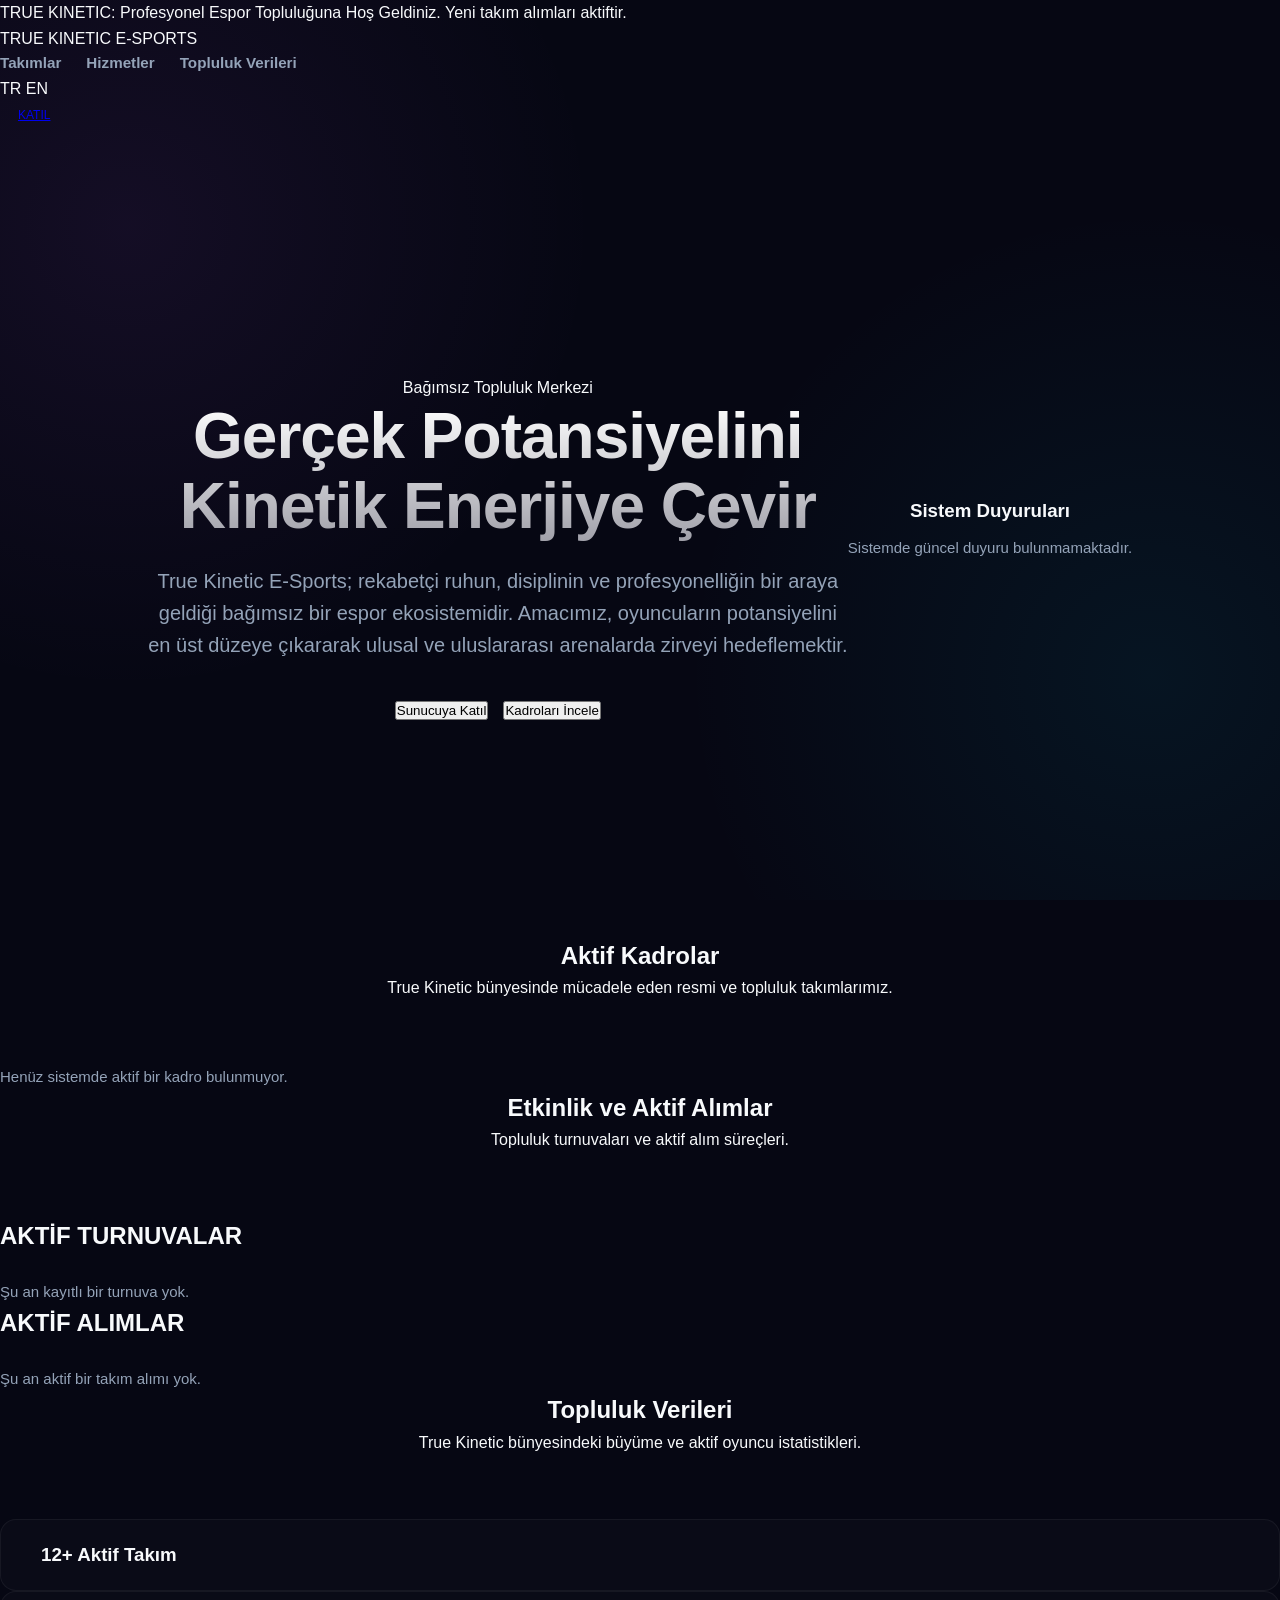
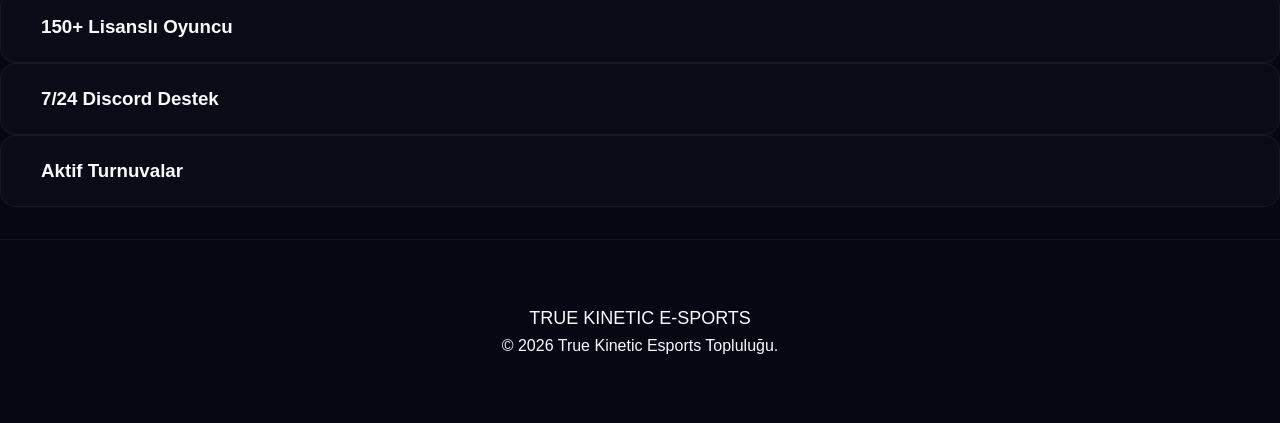
==== commit 0229ebfe: "Update print statement from 'Hello' to 'Goodbye'" ====
--- a/index.html
+++ b/index.html
@@ -1,228 +1,332 @@
 <!DOCTYPE html>
 <html lang="tr">
 <head>
-    <meta charset="UTF-8" />
-    <meta name="viewport" content="width=device-width, initial-scale=1.0" />
-    
-    <title>True Kinetic | Esports & Community Hub</title>
-    <meta name="description" content="Official True Kinetic Esports and Gaming Community Hub.">
-    <meta property="og:title" content="True Kinetic | Esports & Community Hub" />
-    <meta property="og:description" content="Official True Kinetic Esports, community tournaments, and digital services hub." />
-    <meta property="og:image" content="https://images.unsplash.com/photo-1614680376573-df3480f0c6ff?q=80&w=1200&auto=format&fit=crop" />
-    <meta property="og:url" content="https://truekinetichub.com" />
-    <meta name="theme-color" content="#bd5cfa">
-
-    <!-- Özel Fontlar ve İkonlar -->
-    <link href="https://fonts.googleapis.com/css2?family=Plus+Jakarta+Sans:wght@300;400;500;600;700;800&family=JetBrains+Mono:wght@400;700;800&display=swap" rel="stylesheet">
-    <link rel="stylesheet" href="https://cdnjs.cloudflare.com/ajax/libs/font-awesome/6.4.0/css/all.min.css" />
-    
-    <link rel="stylesheet" href="style.css" />
+    <meta charset="UTF-8">
+    <meta name="viewport" content="width=device-width, initial-scale=1.0">
+    <title>True Kinetic ESPORT</title>
+    <link rel="stylesheet" href="style.css">
 </head>
 <body>
 
-    <!-- SİBER NEON ARKA PLAN ANİMASYONLARI (Canlı Renk Küreleri) -->
-    <div class="animated-bg-elements">
-        <div class="glow-orb orb-1"></div>
-        <div class="glow-orb orb-2"></div>
-        <div class="glow-orb orb-3"></div>
-    </div>
-
-    <!-- DUYURU ÇUBUĞU -->
-    <div class="announcement-bar">
-        <span data-i18n="announcement">🏆 TK Esports Recruitment is Officially OPEN!</span>
-    </div>
-
-    <!-- HEADER & NAVBAR -->
-    <header class="navbar" id="navbar">
-        <div class="logo-area">
-            <span class="logo-true">TRUE</span>
-            <span class="logo-kinetic"> KINETIC</span>
-        </div>
-
-        <div class="mobile-toggle" id="mobileToggle">
-            <i class="fas fa-bars"></i>
-        </div>
-
-        <div class="nav-container" id="navContainer">
-            <nav>
-                <a href="#home" data-i18n="nav_home">Home</a>
-                <a href="#esports" data-i18n="nav_esports">E-Sports</a>
-                <a href="#rosters" data-i18n="nav_roster">Roster</a>
-                <a href="#updates" data-i18n="nav_updates">Updates</a>
-            </nav>
-
-            <div class="nav-actions">
-                <!-- Dil Seçici -->
-                <div class="lang-selector">
-                    <select id="langSelect">
-                        <option value="en">EN</option>
-                        <option value="tr">TR</option>
-                    </select>
-                </div>
-
-                <!-- Bağımsız Admin Paneli Bağlantısı -->
-                <a href="pages/admin.html" class="nav-admin-btn">
-                    <i class="fas fa-user-shield"></i>
-                    <span data-i18n="nav_admin">Admin</span>
-                </a>
-
-                <a href="https://discord.gg/tqsKHt6qSS" target="_blank" rel="noopener noreferrer" class="nav-discord-btn">
-                    <i class="fab fa-discord"></i> Discord
-                </a>
-            </div>
+    <div class="top-bar" id="dynamic-top-bar">
+        Yükleniyor... / Loading...
+    </div>
+
+    <header>
+        <div class="logo" onclick="window.scrollTo(0,0)">
+            <span>TRUE KINETIC</span><span> E-SPORTS</span>
+        </div>
+        <nav>
+            <a href="#teams" data-translate="nav_teams">Takımlar</a>
+            <a href="#tournaments" data-translate="nav_services">Hizmetler</a>
+            <a href="#stats-section" data-translate="stats_title">Topluluk Verileri</a>
+        </nav>
+        <div class="nav-icons">
+            <div class="lang-switcher">
+                <span class="lang-btn active" id="btn-tr" onclick="setLanguage('tr')">TR</span>
+                <span class="lang-btn" id="btn-en" onclick="setLanguage('en')">EN</span>
+            </div>
+            <a href="https://discord.gg/senindiscordlinkin" target="_blank" class="btn btn-outline" style="padding: 8px 18px; font-size:12px;" data-translate="btn_join">KATIL</a>
+            <i class="fa-brands fa-discord" onclick="window.open('https://discord.gg/senindiscordlinkin', '_blank')"></i>
+            <i class="fa-solid fa-lock" onclick="openModal('adminAuthModal')"></i>
         </div>
     </header>
 
-    <!-- HERO SECTION (Canlı Karşılama Alanı) -->
-    <section id="home" class="hero">
-        <div class="hero-content reveal-on-scroll">
-            <span class="badge"><i class="fas fa-users"></i> Gaming & Esports Community</span>
-            <h1 data-i18n="hero_title">Welcome to True Kinetic Ecosystem</h1>
-            <p data-i18n="hero_desc">Join our Discord community, participate in our custom esports tournaments, and read our latest updates all in one place.</p>
+    <!-- HERO SECTION -->
+    <section class="hero fade-up">
+        <div class="hero-content">
+            <div class="hero-badge" data-translate="hero_badge">Bağımsız Topluluk Merkezi</div>
+            <h1 data-translate="hero_title">Gerçek Potansiyelini <br><span style="color:var(--primary);">Kinetik Enerjiye</span> Çevir</h1>
+            <p data-translate="hero_desc">True Kinetic E-Sports; rekabetçi ruhun, disiplinin ve profesyonelliğin bir araya geldiği bağımsız bir espor ekosistemidir. Amacımız, oyuncuların potansiyelini en üst düzeye çıkararak ulusal ve uluslararası arenalarda zirveyi hedeflemektir.</p>
             <div class="hero-buttons">
-                <a href="#esports" class="primary-btn"><i class="fas fa-trophy"></i> <span data-i18n="hero_btn_explore">Discover Esports</span></a>
-                <a href="https://discord.gg/tqsKHt6qSS" target="_blank" rel="noopener noreferrer" class="secondary-btn">
-                    <i class="fab fa-discord"></i> <span data-i18n="hero_btn_discord">Join Community</span>
-                </a>
+                <button class="btn" onclick="openModal('applyModal')"><i class="fa-solid fa-bolt"></i> <span data-translate="btn_join_discord">Sunucuya Katıl</span></button>
+                <button class="btn btn-outline" onclick="document.getElementById('teams').scrollIntoView({behavior: 'smooth'})" data-translate="btn_view_rosters">Kadroları İncele</button>
+            </div>
+        </div>
+        
+        <!-- Sağ Sütun: Sistem Duyuruları (Haberler) Paneli -->
+        <div class="hero-visual">
+            <div class="news-panel">
+                <h3 data-translate="sec_news_title">Sistem Duyuruları</h3>
+                <div class="news-feed" id="hero-news-feed">
+                    <!-- Dinamik haber akışı script.js tarafından buraya yazılır -->
+                </div>
             </div>
         </div>
     </section>
 
-    <!-- TRUE KINETIC ESPORTS & KADRO BAŞVURULARI -->
-    <section id="esports" class="esports-battle-section content-section">
-        <div class="esports-battle-container reveal-on-scroll">
+    <!-- TAKIMLAR SECTIONS -->
+    <section id="teams" class="section">
+        <div class="section-header fade-up">
+            <h2 data-translate="sec_teams_title">Aktif Kadrolar</h2>
+            <p data-translate="sec_teams_desc">True Kinetic bünyesinde mücadele eden resmi ve topluluk takımlarımız.</p>
+        </div>
+        <div class="grid" id="teams-container"></div>
+    </section>
+
+    <!-- TURNUVALAR VE AKTİF ALIMLAR -->
+    <section id="tournaments" class="section">
+        <div class="section-header fade-up">
+            <h2 data-translate="sec_events_title">Etkinlik ve Aktif Alımlar</h2>
+            <p data-translate="sec_events_desc">Topluluk turnuvaları ve aktif alım süreçleri.</p>
+        </div>
+        <div class="grid" style="grid-template-columns: repeat(auto-fit, minmax(290px, 1fr));">
+            <div id="tournaments-container" class="fade-up info-box-glass"></div>
+            <div id="recruitments-container" class="fade-up info-box-glass"></div>
+        </div>
+    </section>
+
+    <!-- TOPLULUK VERİLERİ -->
+    <section id="stats-section" class="section">
+        <div class="section-header fade-up">
+            <h2 data-translate="stats_title">Topluluk Verileri</h2>
+            <p data-translate="stats_desc">True Kinetic bünyesindeki büyüme ve aktif oyuncu istatistikleri.</p>
+        </div>
+        <div class="grid" id="stats-container" style="grid-template-columns: repeat(auto-fit, minmax(220px, 1fr)); gap: 25px;">
+            <!-- Dinamik veriler script.js ile buraya yazılır -->
+        </div>
+    </section>
+
+    <footer>
+        <div class="logo" style="font-size: 18px;"><span>TRUE KINETIC</span><span> E-SPORTS</span></div>
+        <p data-translate="footer_text">© 2026 True Kinetic Esport Topluluğu.</p>
+    </footer>
+
+    <!-- ================= MODALS ================= -->
+
+    <!-- TAKIM DETAY MODALI -->
+    <div class="modal-overlay" id="teamModal">
+        <div class="modal-box" style="max-width: 800px;">
+            <i class="fa-solid fa-xmark close-btn" onclick="closeModal('teamModal')"></i>
+            <h2 id="modal-team-name" style="font-size: 2.2rem; margin-bottom: 5px;">Takım Adı</h2>
+            <p id="modal-team-game" style="color: var(--hover); font-weight:600; margin-bottom: 25px; text-transform: uppercase;">Oyun</p>
+            <table>
+                <thead>
+                    <tr>
+                        <th data-translate="tbl_role">Rol</th>
+                        <th data-translate="tbl_ign">Oyun İçi (IGN)</th>
+                        <th data-translate="tbl_name">Ad Soyad</th>
+                        <th data-translate="tbl_rank">Derece</th>
+                    </tr>
+                </thead>
+                <tbody id="modal-roster-body"></tbody>
+            </table>
+            <button class="btn" style="width: 100%; margin-top: 30px;" onclick="closeModal('teamModal'); openModal('applyModal');">
+                <i class="fa-solid fa-file-signature"></i> <span data-translate="btn_apply_team">Takıma Başvur</span>
+            </button>
+        </div>
+    </div>
+
+    <!-- TURNUVA KURALLARI VE DETAY MODALI (Geliştirildi) -->
+    <div class="modal-overlay" id="tournamentRulesModal">
+        <div class="modal-box" style="max-width: 580px;">
+            <i class="fa-solid fa-xmark close-btn" onclick="closeModal('tournamentRulesModal')"></i>
+            <h2 id="modal-tour-name" style="font-size: 1.8rem; margin-bottom: 15px;">Turnuva Adı</h2>
+            <p id="modal-tour-title" style="color: var(--hover); font-weight:700; margin-bottom: 25px; text-transform: uppercase;" data-translate="rules_title_modal">TURNUVA DETAYLARI</p>
             
-            <!-- Sol Sütun: Kulüp Ruhu -->
-            <div class="es-brand-side">
-                <div class="es-glow-ring">
-                    <i class="fas fa-trophy" style="font-size: 3.5rem; color: var(--purple-glow); filter: drop-shadow(0 0 12px var(--purple-glow));"></i>
-                </div>
-                <h2 class="es-hero-title">TRUE KINETIC <span>ESPORTS</span></h2>
-                <p class="es-hero-desc" data-i18n="es_community_desc">Kendi turnuvalarını düzenleyen, rekabetçi arenalarda yer almayı hedefleyen aktif ve gelişmekte olan bir oyuncu topluluğuyuz.</p>
-                <div class="es-features">
-                    <span><i class="fas fa-trophy"></i> <span data-i18n="es_feat_1">Official Tournaments</span></span>
-                    <span><i class="fas fa-users"></i> <span data-i18n="es_feat_2">Community Scrims</span></span>
-                    <span><i class="fas fa-medal"></i> <span data-i18n="es_feat_3">Custom TK Cups</span></span>
-                </div>
-            </div>
-
-            <!-- Sağ Sütun: Dinamik Kadro Başvuruları -->
-            <div class="es-roster-side">
-                <h3 style="font-family: var(--font-mono); font-size: 1.5rem; margin-bottom: 20px; color: white; display: flex; align-items: center; gap: 10px;">
-                    <i class="fas fa-users-gear" style="color: var(--neon-cyan);"></i> ACTIVE RECRUITMENTS
-                </h3>
-                <div id="activeRecruitmentsGrid" style="display: flex; flex-direction: column; gap: 20px;">
-                    <!-- Alımlar buraya otomatik dolacak -->
-                </div>
-            </div>
-
-            <!-- DİNAMİK TURNUVA ALANI -->
-            <div style="flex: 1 1 100%; margin-top: 50px;">
-                <h3 style="font-family: var(--font-mono); font-size: 1.8rem; margin-bottom: 25px; border-left: 4px solid var(--purple-glow); padding-left: 15px; color: white;">🏆 ACTIVE TOURNAMENTS</h3>
-                <div id="activeTournamentsGrid" style="display: grid; grid-template-columns: repeat(auto-fill, minmax(320px, 1fr)); gap: 24px;">
-                    <!-- Turnuvalar buraya otomatik dolacak -->
-                </div>
-            </div>
-
-        </div>
-    </section>
-
-    <!-- ACTIVE ROSTERS SECTION (Dinamik ve Sekmeli Oyuncu Kadroları) -->
-    <section id="rosters" class="content-section" style="border-top: 1px solid rgba(255,255,255,0.03);">
-        <div class="section-header reveal-on-scroll">
-            <h2 class="section-title" data-i18n="roster_title">👥 Active Game Rosters</h2>
-            <p class="section-subtitle" data-i18n="roster_subtitle">Our active competitive squads representing True Kinetic across various titles.</p>
-        </div>
-
-        <!-- OYUN SEKMELERİ (Dinamik Tabs Bar) -->
-        <div class="filter-wrapper reveal-on-scroll" style="margin-bottom: 3rem;">
-            <div id="rosterTabsBar" class="filter-container"></div>
-        </div>
-
-        <!-- Oyuncu Kartları Grid Alanı -->
-        <div id="activeRostersGrid" style="max-width: 1200px; margin: 0 auto; display: grid; grid-template-columns: repeat(auto-fill, minmax(180px, 1fr)); gap: 25px;">
-            <!-- Seçili sekmeye ait oyuncular buraya dinamik dolacak -->
-        </div>
-    </section>
-
-    <!-- E-PIN SATIŞ DUYURU BÖLÜMÜ (Uçan Elmas Tasarımlı Banner) -->
-    <section id="epin-announcement" class="content-section">
-        <div class="epin-banner reveal-on-scroll">
-            <div class="epin-banner-content">
-                <i class="fas fa-gem"></i>
-                <h2 data-i18n="epin_title">💎 E-Pin & Game Currencies</h2>
-                <p data-i18n="epin_desc">
-                    Although we have removed our website catalog, our safe and fast E-Pin (Valorant VP, PUBG UC, Steam Wallet, etc.) sales are still actively running! You can easily place an order by opening a support ticket on our Discord server.
-                </p>
-                <a href="https://discord.gg/tqsKHt6qSS" target="_blank" rel="noopener noreferrer" class="primary-btn">
-                    <i class="fab fa-discord"></i> <span data-i18n="epin_btn">Join Discord & Order Now</span>
-                </a>
-            </div>
-        </div>
-    </section>
-
-    <!-- ANNOUNCEMENTS & UPDATES SECTION (Haberler & Gelişmeler) -->
-    <section id="updates" class="updates-section content-section">
-        <div class="section-header reveal-on-scroll">
-            <h2 class="section-title" data-i18n="nav_updates">Announcements & Updates</h2>
-            <p class="section-subtitle">Stay up-to-date with our latest community developments, rosters, and news.</p>
-        </div>
-        <div id="updatesGrid" class="services-grid">
-            <!-- Gelişmeler buraya dinamik dolacak -->
-        </div>
-    </section>
-
-    <!-- FOOTER -->
-    <footer>
-        <div class="footer-container">
-            <div class="footer-community">
-                <div class="community-info">
-                    <div class="community-logo-wrapper">
-                        <span class="logo-true" style="font-weight: 900; font-size: 0.8rem;">T</span><span class="logo-kinetic" style="font-weight: 900; font-size: 0.8rem; color:var(--purple-glow)">K</span>
-                    </div>
-                    <div class="community-text">
-                        <h4 data-i18n="footer_community_title">True Kinetic Studios</h4>
-                        <p data-i18n="footer_community_desc">This web project is managed via the official True Kinetic Studios Discord page.</p>
-                    </div>
-                </div>
-                <a href="https://discord.gg/tqsKHt6qSS" target="_blank" class="community-btn">
-                    Join Server <i class="fas fa-arrow-right"></i>
-                </a>
-            </div>
-            <div class="footer-content">
-                <p>&copy; 2026 True Kinetic. Community Built.</p>
-                <p class="footer-sub" data-i18n="footer_sub">This website and provided services are independently operated by the True Kinetic Team.</p>
-            </div>
-        </div>
-    </footer>
-
-    <!-- BİLDİRİM TOAST ALANI -->
-    <div id="toastContainer"></div>
-
-    <!-- E-Spor Başvuru Kuralları Modalı -->
-    <div id="esportsApplyModal" class="modal-overlay">
-        <div class="modal-content esports-modal-content">
-            <span class="close-modal-btn" onclick="document.getElementById('esportsApplyModal').classList.remove('active')">&times;</span>
-            <div class="es-modal-header">
-                <i class="fas fa-clipboard-list"></i>
-                <h2 id="esModalGameTitle">TK Esports</h2>
-                <p data-i18n="es_modal_subtitle">Player Recruitment Requirements & Rules</p>
-            </div>
-            <div class="es-rules-list">
-                <div class="es-rule-item"><i class="fas fa-microphone"></i><div><h4 data-i18n="es_rule1_title">Communication</h4><p data-i18n="es_rule1_desc">Active microphone usage and Discord presence is strictly required during match times.</p></div></div>
-                <div class="es-rule-item"><i class="fas fa-user-clock"></i><div><h4 data-i18n="es_rule2_title">Activity & Dedication</h4><p data-i18n="es_rule2_desc">Players must attend scheduled community scrims, training sessions, and official cups.</p></div></div>
-                <div class="es-rule-item"><i class="fas fa-handshake"></i><div><h4 data-i18n="es_rule3_title">Respect & Toxicity</h4><p data-i18n="es_rule3_desc">Zero tolerance for toxic behavior. You represent the True Kinetic community.</p></div></div>
-            </div>
-            <div class="es-modal-footer">
-                <p class="es-warning-text" data-i18n="es_modal_warning">By proceeding, you agree to follow the community guidelines. You will be redirected to our Discord server to open a recruitment ticket.</p>
-                <a href="https://discord.gg/tqsKHt6qSS" target="_blank" class="es-accept-btn">
-                    <i class="fab fa-discord"></i> <span data-i18n="es_btn_accept">I Accept, Open Ticket</span>
-                </a>
-            </div>
-        </div>
-    </div>
-
-    <!-- Pürüzsüz statik JS -->
+            <!-- Tarihler & Ödüller Blokları -->
+            <div style="display: grid; grid-template-columns: 1fr 1fr; gap: 15px; margin-bottom: 20px;">
+                <div style="background: rgba(255,255,255,0.02); padding: 15px; border-radius: 6px; border: 1px solid var(--border-color);">
+                    <span style="font-size: 11px; font-weight: 700; color: var(--hover); text-transform: uppercase;" data-translate="label_dates">TARİHLER</span>
+                    <p id="modal-tour-dates" style="font-size: 13px; color: var(--text-bright); margin-top: 5px; font-weight: 600;">-</p>
+                </div>
+                <div style="background: rgba(255,255,255,0.02); padding: 15px; border-radius: 6px; border: 1px solid var(--border-color);">
+                    <span style="font-size: 11px; font-weight: 700; color: var(--primary); text-transform: uppercase;" data-translate="label_prizes">ÖDÜLLER</span>
+                    <p id="modal-tour-prizes" style="font-size: 13px; color: var(--text-bright); margin-top: 5px; font-weight: 600; white-space: pre-line; line-height: 1.5;">-</p>
+                </div>
+            </div>
+
+            <span style="font-size: 11px; font-weight: 700; color: rgba(255,255,255,0.4); text-transform: uppercase; display: block; margin-bottom: 8px;" data-translate="label_rules">KURALLAR</span>
+            <div id="modal-tour-rules-body" style="background: rgba(0,0,0,0.4); padding: 20px; border-radius: 8px; line-height: 1.8; color: var(--text-muted); font-size: 14px; white-space: pre-line; max-height: 200px; overflow-y: auto; margin-bottom: 20px;">
+                Kurallar yükleniyor...
+            </div>
+            
+            <!-- Turnuva Onay Kutucuğu ve Başvur Butonu -->
+            <label style="display: flex; gap: 15px; cursor: pointer; align-items: center; margin-top: 15px; margin-bottom: 25px; font-weight: 500; font-size: 14px; color: var(--text-bright);">
+                <input type="checkbox" id="acceptTourRules" style="width: 20px; height: 20px; accent-color: var(--primary);">
+                <span data-translate="checkbox_tour_rules">Kuralları kabul ediyorum ve turnuvaya katılmak istiyorum.</span>
+            </label>
+            <button id="tourApplyBtn" class="btn" style="width:100%; opacity:0.4; pointer-events:none;" onclick="applyToTournament()">
+                <i class="fa-solid fa-trophy"></i> <span data-translate="btn_apply">Başvur</span>
+            </button>
+        </div>
+    </div>
+
+    <!-- BAŞVURU KURALLARI MODALI (Takım ve Alım Başvurularında Ortak) -->
+    <div class="modal-overlay" id="applyModal">
+        <div class="modal-box">
+            <i class="fa-solid fa-xmark close-btn" onclick="closeModal('applyModal')"></i>
+            <h2 style="font-size: 2rem; margin-bottom: 25px;"><span data-translate="rules_title_1">Başvuru</span> <span style="color:var(--primary);" data-translate="rules_title_2">Kuralları</span></h2>
+            <div style="background: rgba(0,0,0,0.4); padding: 25px; border-radius: 8px; margin-bottom: 30px; border-left: 3px solid var(--primary); line-height: 1.8;">
+                <p><strong data-translate="rule_1_num">1.</strong> <span data-translate="rule_1">Toksik davranışlar ve 3. parti yazılımlar kesinlikle yasaktır.</span></p>
+                <p><strong data-translate="rule_2_num">2.</strong> <span data-translate="rule_2">Antrenman ve maçlara mazeretsiz katılım sağlamamak uzaklaştırma sebebidir.</span></p>
+                <p><strong data-translate="rule_3_num">3.</strong> <span data-translate="rule_3">Tüm başvuru ve mülakat süreçleri Discord "Destek" sistemi üzerinden yürütülür.</span></p>
+            </div>
+            <label style="display: flex; gap: 15px; cursor: pointer; align-items: center; margin-bottom: 30px; font-weight: 500; font-size: 14px;">
+                <input type="checkbox" id="acceptRules" style="width: 20px; height: 20px; accent-color: var(--primary);">
+                <span data-translate="checkbox_rules">Tüm kuralları anladım ve sorumlulukları kabul ediyorum.</span>
+            </label>
+            <button id="applyBtn" class="btn" style="width:100%; opacity:0.4; pointer-events:none;" onclick="window.location.href='https://discord.gg/senindiscordlinkin'">
+                <i class="fa-brands fa-discord" style="font-size: 20px;"></i> <span data-translate="btn_discord_ticket">DISCORD TICKET OLUŞTUR</span>
+            </button>
+        </div>
+    </div>
+
+    <!-- ADMIN AUTH -->
+    <div class="modal-overlay" id="adminAuthModal">
+        <div class="modal-box" style="max-width: 450px;">
+            <i class="fa-solid fa-xmark close-btn" onclick="closeModal('adminAuthModal')"></i>
+            <h2 style="margin-bottom: 10px;" data-translate="admin_auth_title">Sistem Doğrulama</h2>
+            <p style="font-size:14px; margin-bottom:30px; color:rgba(255,255,255,0.6);" data-translate="admin_auth_desc">Lütfen yönetici şifrenizi giriniz.</p>
+            <input type="password" id="adminPassword" class="form-input" placeholder="••••••••">
+            <button class="btn" style="width:100%;" onclick="checkAdminPassword()" data-translate="admin_auth_btn">Oturum Aç</button>
+        </div>
+    </div>
+
+    <!-- ADMIN PANEL -->
+    <div class="modal-overlay" id="adminPanelModal">
+        <div class="modal-box" style="max-width: 950px;">
+            <i class="fa-solid fa-xmark close-btn" onclick="closeModal('adminPanelModal'); location.reload();"></i>
+            <h2 style="margin-bottom: 30px;">Kontrol <span style="color:var(--hover);">Merkezi (Bilingual)</span></h2>
+            
+            <div class="grid" style="gap: 25px; grid-template-columns: 1fr 1fr;">
+                
+                <!-- Webhook Ayarları -->
+                <div style="background: rgba(0,0,0,0.3); padding: 25px; border-radius: 8px; border: 1px solid var(--border-color); grid-column: 1 / -1;">
+                    <h3 style="margin-bottom:15px; font-size:18px; color:#fff;"><i class="fa-brands fa-discord" style="color: #5865F2;"></i> Discord Webhook Ayarı</h3>
+                    <input type="text" id="webhookInput" class="form-input" style="margin:0;" placeholder="https://discord.com/api/webhooks/...">
+                </div>
+
+                <!-- TOPLULUK VERİLERİNİ GÜNCELLE -->
+                <div style="background: rgba(0,0,0,0.3); padding: 25px; border-radius: 8px; border: 1px solid var(--border-color); grid-column: 1 / -1;">
+                    <h3 style="margin-bottom:15px; font-size:18px; color:#fff;"><i class="fa-solid fa-chart-simple" style="color: var(--primary);"></i> Verileri & Üst Duyuruyu Güncelle</h3>
+                    <div style="display: grid; grid-template-columns: 1fr 1fr; gap: 15px; margin-bottom: 15px;">
+                        <div>
+                            <p style="color: #fff; font-size:12px; margin-bottom: 6px;">Türkçe Değerler (TR)</p>
+                            <input type="text" id="statTeamsInput_tr" class="form-input" placeholder="Aktif Takım (TR)">
+                            <input type="text" id="statPlayersInput_tr" class="form-input" placeholder="Lisanslı Oyuncu (TR)">
+                            <input type="text" id="statSupportInput_tr" class="form-input" placeholder="Discord Destek (TR)">
+                            <input type="text" id="statEventsInput_tr" class="form-input" placeholder="Turnuva Bilgisi (TR)">
+                            <input type="text" id="topBarInput_tr" class="form-input" style="border-color: var(--primary);" placeholder="Kayan Üst Duyuru Bandı Metni (TR)">
+                        </div>
+                        <div>
+                            <p style="color: #fff; font-size:12px; margin-bottom: 6px;">English Values (EN)</p>
+                            <input type="text" id="statTeamsInput_en" class="form-input" placeholder="Active Teams (EN)">
+                            <input type="text" id="statPlayersInput_en" class="form-input" placeholder="Licensed Players (EN)">
+                            <input type="text" id="statSupportInput_en" class="form-input" placeholder="Discord Support (EN)">
+                            <input type="text" id="statEventsInput_en" class="form-input" placeholder="Tournament Info (EN)">
+                            <input type="text" id="topBarInput_en" class="form-input" style="border-color: var(--hover);" placeholder="Top Sliding Announcement Text (EN)">
+                        </div>
+                    </div>
+                    <button class="btn" style="width: 100%;" onclick="saveStats()">Verileri Kaydet / Save Stats</button>
+                </div>
+
+                <!-- Takım Kur -->
+                <div style="background: rgba(0,0,0,0.2); padding: 25px; border-radius: 8px; border: 1px solid var(--border-color);">
+                    <h3 style="margin-bottom:20px; font-size:18px;">Takım Kur / Create Team</h3>
+                    <input type="text" id="teamName_tr" class="form-input" placeholder="Takım Adı (TR)">
+                    <input type="text" id="teamName_en" class="form-input" placeholder="Team Name (EN)">
+                    <input type="text" id="teamGame_tr" class="form-input" placeholder="Oyun (TR)">
+                    <input type="text" id="teamGame_en" class="form-input" placeholder="Game (EN)">
+                    <button class="btn btn-outline" style="width: 100%;" onclick="createTeam()">Oluştur / Create</button>
+                </div>
+
+                <!-- Haber Yayınla -->
+                <div style="background: rgba(0,0,0,0.2); padding: 25px; border-radius: 8px; border: 1px solid var(--border-color);">
+                    <h3 style="margin-bottom:20px; font-size:18px;">Haber Yayınla / Publish News</h3>
+                    <input type="text" id="newsTitle_tr" class="form-input" placeholder="Başlık (TR)">
+                    <input type="text" id="newsTitle_en" class="form-input" placeholder="Title (EN)">
+                    <input type="text" id="newsContent_tr" class="form-input" placeholder="İçerik (TR)">
+                    <input type="text" id="newsContent_en" class="form-input" placeholder="Content (EN)">
+                    <button class="btn btn-outline" style="width: 100%;" onclick="addNews()">Yayınla / Publish</button>
+                </div>
+
+                <!-- Turnuva Ekle (Dates ve Prizes Input Alanları Eklendi) -->
+                <div style="background: rgba(0,0,0,0.2); padding: 25px; border-radius: 8px; border: 1px solid var(--border-color);">
+                    <h3 style="margin-bottom:20px; font-size:18px;">Turnuva Ekle / Add Tournament</h3>
+                    <input type="text" id="tournamentName_tr" class="form-input" placeholder="Turnuva Adı (TR)">
+                    <input type="text" id="tournamentName_en" class="form-input" placeholder="Tournament Name (EN)">
+                    
+                    <!-- Tarih Alanları -->
+                    <div style="display: grid; grid-template-columns: 1fr 1fr; gap: 10px;">
+                        <input type="text" id="tournamentStartDate_tr" class="form-input" placeholder="Başlangıç Tarihi (TR) (Örn: 15 Tem)">
+                        <input type="text" id="tournamentStartDate_en" class="form-input" placeholder="Start Date (EN) (Örn: July 15)">
+                    </div>
+                    <div style="display: grid; grid-template-columns: 1fr 1fr; gap: 10px;">
+                        <input type="text" id="tournamentEndDate_tr" class="form-input" placeholder="Bitiş Tarihi (TR) (Örn: 20 Tem)">
+                        <input type="text" id="tournamentEndDate_en" class="form-input" placeholder="End Date (EN) (Örn: July 20)">
+                    </div>
+                    
+                    <!-- Ödül Alanları (Çok Satırlı Esnek Alan) -->
+                    <textarea id="tournamentPrizes_tr" class="form-input" style="height: 80px; resize: none;" placeholder="Ödüller (TR) (Örn:&#10;1. 5000TL&#10;İlk 10'a Özel Rol)"></textarea>
+                    <textarea id="tournamentPrizes_en" class="form-input" style="height: 80px; resize: none;" placeholder="Prizes (EN) (Örn:&#10;1st: $500&#10;Top 10: Special Role)"></textarea>
+
+                    <textarea id="tournamentRules_tr" class="form-input" style="height: 100px; resize: none;" placeholder="Kurallar (TR)"></textarea>
+                    <textarea id="tournamentRules_en" class="form-input" style="height: 100px; resize: none;" placeholder="Rules (EN)"></textarea>
+                    <button class="btn btn-outline" style="width: 100%;" onclick="createTournament()">Ekle / Add</button>
+                </div>
+
+                <!-- Aktif Alım Ekle -->
+                <div style="background: rgba(0,0,0,0.2); padding: 25px; border-radius: 8px; border: 1px solid var(--border-color);">
+                    <h3 style="margin-bottom:20px; font-size:18px;">Aktif Alım Ekle / Add Recruitment</h3>
+                    <input type="text" id="recruitmentName_tr" class="form-input" placeholder="Pozisyon (TR)">
+                    <input type="text" id="recruitmentName_en" class="form-input" placeholder="Position (EN)">
+                    <label style="display: flex; gap: 10px; cursor: pointer; align-items: center; margin-bottom: 20px; color: #fff; font-size: 14px;">
+                        <input type="checkbox" id="recruitmentLicense" style="width: 18px; height: 18px; accent-color: var(--primary);">
+                        Lisans Gerektirir / Requires License
+                    </label>
+                    <button class="btn btn-outline" style="width: 100%;" onclick="createRecruitment()">Ekle / Add</button>
+                </div>
+
+                <!-- Oyuncu Ekle -->
+                <div style="background: rgba(0,0,0,0.2); padding: 25px; border-radius: 8px; border: 1px solid var(--border-color); grid-column: 1/-1;">
+                    <h3 style="margin-bottom:20px; font-size:18px;">Kadroya Oyuncu Ekle / Add Roster Player</h3>
+                    <div style="display: grid; grid-template-columns: repeat(auto-fit, minmax(180px, 1fr)); gap: 15px; margin-bottom: 20px;">
+                        <select id="playerTeamSelect" class="form-input" style="margin:0;"><option value="">Takım Seç</option></select>
+                        <select id="pRole" class="form-input" style="margin:0;">
+                            <option value="captain">Kaptan / Captain</option>
+                            <option value="player">Oyuncu / Player</option>
+                            <option value="sub">Yedek / Substitute</option>
+                        </select>
+                        <input type="text" id="pNickName" class="form-input" style="margin:0;" placeholder="Oyun İçi (IGN)">
+                        <input type="text" id="pRealName" class="form-input" style="margin:0;" placeholder="Gerçek İsim / Name">
+                        <input type="text" id="pRank" class="form-input" style="margin:0;" placeholder="Rank">
+                    </div>
+                    <button class="btn" style="width: 100%;" onclick="addPlayer()">Sisteme Kaydet / Save</button>
+                </div>
+
+                <!-- İÇERİK YÖNETİMİ VE SİLME PANELİ -->
+                <div style="background: rgba(0,0,0,0.3); padding: 25px; border-radius: 8px; border: 1px solid var(--border-color); grid-column: 1 / -1;">
+                    <h3 style="margin-bottom:15px; font-size:18px; color:#fff;"><i class="fa-solid fa-trash-can" style="color: var(--primary);"></i> İçerik Yönetimi ve Silme / Content Management</h3>
+                    <div class="grid" style="gap: 20px; grid-template-columns: 1.1fr 0.9fr;">
+                        
+                        <!-- Takımlar ve Oyuncular Listesi -->
+                        <div style="background: rgba(0,0,0,0.2); padding: 20px; border-radius: 6px; border: 1px solid var(--border-color);">
+                            <h4 style="color:#fff; font-size:14px; margin-bottom:15px; text-transform:uppercase; letter-spacing:0.5px;">Takımlar & Kadrolar / Teams & Rosters</h4>
+                            <div id="admin-teams-list" style="max-height: 250px; overflow-y:auto; font-size:13px; display:flex; flex-direction:column; gap:12px; padding-right:5px;">
+                                <!-- Dinamik olarak listelenecek -->
+                            </div>
+                        </div>
+
+                        <!-- Diğer Dinamik İçerikler Listesi -->
+                        <div style="background: rgba(0,0,0,0.2); padding: 20px; border-radius: 6px; border: 1px solid var(--border-color);">
+                            <h4 style="color:#fff; font-size:14px; margin-bottom:15px; text-transform:uppercase; letter-spacing:0.5px;">Duyuru, Turnuva & Alımlar / Others</h4>
+                            <div id="admin-others-list" style="max-height: 250px; overflow-y:auto; font-size:13px; display:flex; flex-direction:column; gap:12px; padding-right:5px;">
+                                <!-- Dinamik olarak listelenecek -->
+                            </div>
+                        </div>
+
+                    </div>
+                </div>
+
+            </div>
+            
+            <div style="text-align: right; margin-top: 30px;">
+                <button class="btn" style="background: transparent; border: 1px solid var(--primary); color: var(--primary); box-shadow: none;" onclick="clearAllData()">Sistemi Sıfırla / Clear All</button>
+            </div>
+        </div>
+    </div>
+
     <script src="script.js"></script>
 </body>
 </html>
--- a/style.css
+++ b/style.css
@@ -1,902 +1,149 @@
 /* ==========================================================================
-   TRUE KINETIC - PREMIUM CYBERPUNK ESPORTS STYLESHEET
+   1. CANLI SİBER TEMA DEĞİŞKENLERİ VE TASARIM SIFIRLAMA
    ========================================================================== */
-
-/* --------------------------------------------------------------------------
-   1. GÜNCEL TEMA DEĞİŞKENLERİ VE TASARIM SIFIRLAMA
-   -------------------------------------------------------------------------- */
 :root {
-    /* Renk Paleti - Canlı Neon Tonlar */
-    --bg-main: #060713;             /* Obsidian Derin Gece Mavisi */
-    --bg-darker: #020308;           /* Saf Kozmik Siyah */
-    --bg-card: rgba(18, 20, 32, 0.65); /* Buzlu Cam Kart Arka Planı */
-    --bg-glass: rgba(10, 11, 22, 0.85); /* Yoğun Cam Efekti */
-    
-    /* Neon Akorlar */
-    --purple-glow: #bd5cfa;         /* Siber Mor */
-    --purple-hover: #e9d5ff;        
-    --neon-cyan: #06b6d4;           /* Siber Turkuaz */
-    --neon-pink: #f43f5e;           /* Neon Pembe */
-    --neon-gold: #f59e0b;           /* PUBG Sarısı */
-    --neon-red: #ef4444;            /* Blood Strike Kırmızısı */
-    
-    /* Metin Renkleri */
+    --bg-main: #060713;         /* Boğucu siyah yerine derin uzay mavisi */
+    --bg-darker: #020308;       
+    --bg-card: rgba(15, 17, 28, 0.65); /* Buzlu cam dokusu (Glassmorphism) */
+    --bg-glass: rgba(10, 11, 22, 0.85);
+    --purple-glow: #bd5cfa;     /* Canlı Siber Mor */
+    --purple-hover: #cbd5e1;    
+    --neon-cyan: #06b6d4;       /* Siber Turkuaz */
+    --neon-pink: #f43f5e;       /* Neon Pembe */
     --text-white: #f8fafc;
     --text-muted: #94a3b8;
-    
-    /* Kenarlıklar ve Gölgeler */
     --border-color: rgba(189, 92, 250, 0.18);
     --border-hover: rgba(6, 182, 212, 0.5);
-    --glow-shadow: 0 0 20px rgba(189, 92, 250, 0.25);
-    
-    /* Fontlar ve Geçişler */
+    --success: #2ecc71;
+    --warning: #f1c40f;
+    --danger: #e74c3c;
     --font-sans: 'Plus Jakarta Sans', sans-serif;
     --font-mono: 'JetBrains Mono', monospace;
     --transition-smooth: all 0.4s cubic-bezier(0.16, 1, 0.3, 1);
 }
 
-/* Global Reset */
-* {
-    margin: 0;
-    padding: 0;
-    box-sizing: border-box;
-    scroll-behavior: smooth;
-    font-family: var(--font-sans);
-}
+* { margin: 0; padding: 0; box-sizing: border-box; scroll-behavior: smooth; font-family: var(--font-sans); }
 
 body {
-    background-color: var(--bg-main);
-    color: var(--text-white);
-    line-height: 1.6;
-    overflow-x: hidden;
+    background-color: var(--bg-main); color: var(--text-white); line-height: 1.6; overflow-x: hidden;
     background-image: 
         radial-gradient(circle at 10% 25%, rgba(189, 92, 250, 0.08), transparent 35%), 
         radial-gradient(circle at 90% 75%, rgba(6, 182, 212, 0.08), transparent 35%);
     background-attachment: fixed;
 }
 
-/* Seçim ve Kaydırma Çubuğu Süslemeleri */
-::selection {
-    background: var(--purple-glow);
-    color: black;
-}
-
-::-webkit-scrollbar {
-    width: 8px;
-}
-
-::-webkit-scrollbar-track {
-    background: var(--bg-darker);
-}
-
-::-webkit-scrollbar-thumb {
-    background: rgba(189, 92, 250, 0.3);
-    border-radius: 10px;
-}
-
-::-webkit-scrollbar-thumb:hover {
-    background: var(--purple-glow);
-}
-
-/* --------------------------------------------------------------------------
-   2. ANİMASYONLU ARKA PLAN IŞIKLARI (Glow Orbs)
-   -------------------------------------------------------------------------- */
-.animated-bg-elements {
-    position: absolute;
-    width: 100%;
-    height: 100vh;
-    top: 0;
-    left: 0;
-    overflow: hidden;
-    z-index: 0;
-    pointer-events: none;
-}
-
-.glow-orb {
-    position: absolute;
-    border-radius: 50%;
-    filter: blur(100px);
-    opacity: 0.3;
-    animation: floatOrb 15s infinite alternate ease-in-out;
-}
-
-.orb-1 {
-    width: 400px;
-    height: 340px;
-    background: var(--purple-glow);
-    top: -5%;
-    left: -5%;
-}
-
-.orb-2 {
-    width: 500px;
-    height: 500px;
-    background: var(--neon-cyan);
-    bottom: -10%;
-    right: -10%;
-    animation-delay: -5s;
-}
-
-.orb-3 {
-    width: 300px;
-    height: 300px;
-    background: var(--neon-pink);
-    top: 35%;
-    left: 45%;
-    animation-delay: -3s;
-    opacity: 0.15;
-}
+::-webkit-scrollbar { width: 8px; }
+::-webkit-scrollbar-track { background: var(--bg-darker); }
+::-webkit-scrollbar-thumb { background: rgba(189, 92, 250, 0.3); border-radius: 10px; }
+::-webkit-scrollbar-thumb:hover { background: var(--purple-glow); }
+
+/* Animasyonlu Arka Plan Işık Küreleri (Maksimum Canlılık) */
+.animated-bg-elements { position: absolute; width: 100%; height: 100vh; top: 0; left: 0; overflow: hidden; z-index: 0; pointer-events: none; }
+.glow-orb { position: absolute; border-radius: 50%; filter: blur(100px); opacity: 0.3; animation: floatOrb 15s infinite alternate ease-in-out; }
+.orb-1 { width: 350px; height: 350px; background: var(--purple-glow); top: -5%; left: -5%; }
+.orb-2 { width: 450px; height: 450px; background: var(--neon-cyan); bottom: -10%; right: -10%; animation-delay: -5s; }
+.orb-3 { width: 250px; height: 250px; background: var(--neon-pink); top: 40%; left: 50%; transform: translateX(-50%); animation-delay: -2s; opacity: 0.15; }
 
 @keyframes floatOrb {
     0% { transform: translate(0, 0) scale(1); }
-    100% { transform: translate(50px, -50px) scale(1.15); }
-}
-
-/* --------------------------------------------------------------------------
-   3. DUYURU ÇUBUĞU VE NAVBAR (Navigasyon Menüsü)
-   -------------------------------------------------------------------------- */
-.announcement-bar {
-    background: linear-gradient(90deg, var(--purple-glow), var(--neon-cyan));
-    color: white;
-    text-align: center;
-    padding: 10px 15px;
-    font-size: 0.9rem;
-    font-weight: 800;
-    position: relative;
-    z-index: 1001;
-    letter-spacing: 0.5px;
-    box-shadow: 0 4px 15px rgba(189, 92, 250, 0.2);
-}
-
-.navbar {
-    display: flex;
-    justify-content: space-between;
-    align-items: center;
-    padding: 1.3rem 5%;
-    background: rgba(6, 7, 19, 0.5);
-    backdrop-filter: blur(20px);
-    -webkit-backdrop-filter: blur(20px);
-    position: sticky;
-    top: 0;
-    z-index: 1000;
-    border-bottom: 1px solid rgba(255, 255, 255, 0.04);
-    transition: var(--transition-smooth);
-}
-
-.navbar.scrolled {
-    padding: 0.9rem 5%;
-    background: rgba(6, 7, 19, 0.85);
-    border-bottom: 1px solid var(--border-color);
-    box-shadow: 0 10px 40px rgba(0,0,0,0.6);
-}
-
-.logo-area {
-    font-size: 1.6rem;
-    font-weight: 800;
-    letter-spacing: 1px;
-    cursor: pointer;
-    z-index: 1001;
-}
-
-.logo-true {
-    color: var(--text-white);
-}
-
-.logo-kinetic {
-    color: transparent;
-    background: linear-gradient(to right, var(--purple-glow), var(--neon-cyan));
-    -webkit-background-clip: text;
-}
-
-.nav-container {
-    display: flex;
-    align-items: center;
-    gap: 30px;
-}
-
-nav {
-    display: flex;
-    gap: 25px;
-}
-
-nav a {
-    color: var(--text-muted);
-    text-decoration: none;
-    font-weight: 600;
-    font-size: 0.95rem;
-    position: relative;
-    transition: var(--transition-smooth);
-}
-
-nav a:hover {
-    color: var(--text-white);
-    text-shadow: 0 0 10px rgba(255,255,255,0.3);
-}
-
-nav a::after {
-    content: '';
-    position: absolute;
-    width: 0;
-    height: 2px;
-    bottom: -4px;
-    left: 0;
-    background: linear-gradient(90deg, var(--purple-glow), var(--neon-cyan));
-    transition: var(--transition-smooth);
-    border-radius: 2px;
-}
-
-nav a:hover::after {
-    width: 100%;
-}
-
-.nav-actions {
-    display: flex;
-    align-items: center;
-    gap: 15px;
-}
-
-.nav-discord-btn {
-    background: #5865f2;
-    color: white;
-    text-decoration: none;
-    padding: 10px 20px;
-    border-radius: 8px;
-    font-weight: 700;
-    display: inline-flex;
-    align-items: center;
-    gap: 8px;
-    transition: var(--transition-smooth);
-}
-
-.nav-discord-btn:hover {
-    background: #4752c4;
-    transform: translateY(-2px);
-    box-shadow: 0 5px 20px rgba(88, 101, 242, 0.4);
-}
-
-.nav-admin-btn {
-    background: transparent;
-    color: var(--text-muted);
-    border: 1px solid rgba(255, 255, 255, 0.08);
-    padding: 8px 16px;
-    border-radius: 8px;
-    font-weight: 600;
-    cursor: pointer;
-    display: inline-flex;
-    align-items: center;
-    gap: 8px;
-    text-decoration: none;
-    transition: var(--transition-smooth);
-}
-
-.nav-admin-btn:hover {
-    color: var(--purple-glow);
-    border-color: var(--purple-glow);
-    background: rgba(189, 92, 250, 0.05);
-    box-shadow: 0 0 15px rgba(189, 92, 250, 0.15);
-}
-
-.mobile-toggle {
-    display: none;
-    font-size: 1.5rem;
-    color: var(--text-white);
-    cursor: pointer;
-    z-index: 1001;
-}
-
-/* --------------------------------------------------------------------------
-   4. HERO / KARŞILAMA BÖLÜMÜ
-   -------------------------------------------------------------------------- */
-.hero {
-    min-height: 90vh;
-    display: flex;
-    justify-content: center;
-    align-items: center;
-    text-align: center;
-    padding: 4rem 5% 2rem;
-    position: relative;
-    z-index: 2;
-}
-
-.hero-content {
-    max-width: 900px;
-    z-index: 1;
-}
-
-.badge {
-    background: rgba(189, 92, 250, 0.08);
-    border: 1px solid rgba(189, 92, 250, 0.25);
-    color: var(--purple-glow);
-    padding: 6px 18px;
-    border-radius: 20px;
-    font-size: 0.85rem;
-    font-weight: 800;
-    letter-spacing: 1px;
-    text-transform: uppercase;
-    display: inline-block;
-    margin-bottom: 1.5rem;
-    box-shadow: 0 0 25px rgba(189, 92, 250, 0.25);
-}
-
-.hero h1 {
-    font-size: clamp(2.8rem, 5.5vw, 4.8rem);
-    font-weight: 800;
-    line-height: 1.1;
-    margin-bottom: 1.5rem;
-    color: transparent;
-    background: linear-gradient(180deg, #ffffff 0%, #94a3b8 100%);
-    -webkit-background-clip: text;
-    letter-spacing: -1px;
-}
-
-.hero p {
-    font-size: clamp(1.05rem, 2vw, 1.3rem);
-    color: var(--text-muted);
-    margin-bottom: 2.5rem;
-    max-width: 700px;
-    margin-inline: auto;
-    line-height: 1.7;
-}
-
-.hero-buttons {
-    display: flex;
-    justify-content: center;
-    gap: 15px;
-    flex-wrap: wrap;
-}
-
-/* --------------------------------------------------------------------------
-   5. ESPORTS BATTLE & KADRO BAŞVURULARI (Dinamik ve Akıllı Grid)
-   -------------------------------------------------------------------------- */
-.esports-battle-section {
-    background: linear-gradient(180deg, var(--bg-main) 0%, rgba(10,12,30,0.9) 50%, var(--bg-main) 100%);
-    position: relative;
-    overflow: hidden;
-    padding: 7rem 5%;
-    border-top: 1px solid rgba(255,255,255,0.01);
-}
-
-.esports-battle-container {
-    display: flex;
-    flex-wrap: wrap;
-    gap: 50px;
-    max-width: 1300px;
-    margin: 0 auto;
-    align-items: center;
-}
-
-.es-brand-side {
-    flex: 1;
-    min-width: 350px;
-    display: flex;
-    flex-direction: column;
-    align-items: flex-start;
-}
-
-.es-glow-ring {
-    width: 140px;
-    height: 140px;
-    background: rgba(255,255,255,0.015);
-    border-radius: 20px;
-    display: flex;
-    justify-content: center;
-    align-items: center;
-    margin-bottom: 1.5rem;
-    border: 1px solid rgba(189, 92, 250, 0.25);
-    box-shadow: 0 0 35px rgba(189,92,250,0.15);
-}
-
-.es-hero-title {
-    font-size: clamp(2.2rem, 4vw, 3.2rem);
-    font-weight: 900;
-    line-height: 1.1;
-    color: var(--text-white);
-    margin-bottom: 1rem;
-    text-transform: uppercase;
-    letter-spacing: -1px;
-}
-
-.es-hero-title span {
-    color: transparent;
-    background: linear-gradient(90deg, var(--purple-glow), var(--neon-cyan));
-    -webkit-background-clip: text;
-}
-
-.es-hero-desc {
-    color: var(--text-muted);
-    font-size: 1.05rem;
-    line-height: 1.7;
-    margin-bottom: 2.5rem;
-    max-width: 500px;
-    border-left: 3px solid var(--purple-glow);
-    padding-left: 15px;
-}
-
-.es-features {
-    display: flex;
-    flex-direction: column;
-    gap: 14px;
-}
-
-.es-features span {
-    display: flex;
-    align-items: center;
-    gap: 10px;
-    font-weight: 700;
-    color: #e2e8f0;
-    font-size: 0.95rem;
-    text-transform: uppercase;
-    letter-spacing: 1px;
-}
-
-.es-features i {
-    color: var(--purple-glow);
-    font-size: 1.3rem;
-    filter: drop-shadow(0 0 5px var(--purple-glow));
-}
-
-/* Roster Başvuru Kartları */
-.es-roster-side {
-    flex: 1;
-    min-width: 350px;
-    display: flex;
-    flex-direction: column;
-    gap: 20px;
-}
-
-.es-roster-card {
-    position: relative;
-    background: var(--bg-card);
-    border: 1px solid rgba(255,255,255,0.04);
-    padding: 2.2rem;
-    clip-path: polygon(15px 0, 100% 0, 100% calc(100% - 15px), calc(100% - 15px) 100%, 0 100%, 0 15px);
-    transition: var(--transition-smooth);
-    overflow: hidden;
-    backdrop-filter: blur(10px);
-    -webkit-backdrop-filter: blur(10px);
-}
-
-.es-roster-card:hover {
-    transform: translateY(-3px);
-}
-
-.pubg-theme:hover { border-color: var(--neon-gold); box-shadow: -8px 0 35px rgba(245, 158, 11, 0.15); }
-.bs-theme:hover { border-color: var(--neon-red); box-shadow: -8px 0 35px rgba(239, 68, 68, 0.15); }
-.software:hover { border-color: var(--purple-glow); box-shadow: -8px 0 35px rgba(189, 92, 250, 0.15); }
-
-.es-roster-bg {
-    position: absolute;
-    top: 0;
-    left: 0;
-    width: 4px;
-    height: 100%;
-    transition: 0.4s;
-}
-
-.pubg-theme .es-roster-bg { background: var(--neon-gold); }
-.bs-theme .es-roster-bg { background: var(--neon-red); }
+    100% { transform: translate(40px, -40px) scale(1.1); }
+}
+
+.announcement-bar { background: linear-gradient(90deg, var(--purple-glow), var(--neon-cyan)); color: white; text-align: center; padding: 10px 15px; font-size: 0.9rem; font-weight: 800; position: relative; z-index: 1001; letter-spacing: 0.5px; box-shadow: 0 4px 15px rgba(189, 92, 250, 0.2); }
+
+.primary-btn { background: linear-gradient(135deg, var(--purple-glow), #8b5cf6); color: #ffffff; padding: 12px 26px; border-radius: 10px; font-weight: 700; text-decoration: none; display: inline-flex; align-items: center; gap: 8px; border: none; cursor: pointer; transition: var(--transition-smooth); box-shadow: 0 4px 15px rgba(189, 92, 250, 0.3); }
+.primary-btn:hover { transform: translateY(-2px); box-shadow: 0 8px 25px rgba(189, 92, 250, 0.5); color: #ffffff; }
+
+.secondary-btn { background: rgba(255, 255, 255, 0.03); color: var(--text-white); padding: 12px 26px; border-radius: 10px; font-weight: 600; text-decoration: none; display: inline-flex; align-items: center; gap: 8px; border: 1px solid rgba(255, 255, 255, 0.1); transition: var(--transition-smooth); cursor: pointer; }
+.secondary-btn:hover { background: rgba(255, 255, 255, 0.08); border-color: var(--neon-cyan); transform: translateY(-2px); box-shadow: 0 4px 15px rgba(6, 182, 212, 0.15); }
+
+.content-section { padding: 6rem 5%; position: relative; z-index: 2; }
+.section-header { text-align: center; margin-bottom: 4rem; }
+.section-title { font-size: clamp(2rem, 4vw, 2.8rem); font-weight: 800; color: var(--text-white); margin-bottom: 1rem; letter-spacing: -0.5px; }
+.section-subtitle { color: var(--text-muted); font-size: 1.1rem; max-width: 600px; margin: 0 auto; }
+
+/* NAVBAR */
+.navbar { display: flex; justify-content: space-between; align-items: center; padding: 1.2rem 5%; background: rgba(6, 7, 19, 0.5); backdrop-filter: blur(16px); -webkit-backdrop-filter: blur(16px); position: sticky; top: 0; z-index: 1000; border-bottom: 1px solid rgba(255, 255, 255, 0.05); transition: var(--transition-smooth); }
+.navbar.scrolled { padding: 0.8rem 5%; background: rgba(6, 7, 19, 0.85); border-bottom: 1px solid var(--border-color); box-shadow: 0 10px 30px rgba(0,0,0,0.5); }
+.logo-area { font-size: 1.5rem; font-weight: 800; letter-spacing: 1px; cursor: pointer; z-index: 1001; }
+.logo-true { color: var(--text-white); }
+.logo-kinetic { color: transparent; background: linear-gradient(to right, var(--purple-glow), var(--neon-cyan)); -webkit-background-clip: text; }
+.nav-container { display: flex; align-items: center; gap: 30px; }
+nav { display: flex; gap: 25px; }
+nav a { color: var(--text-muted); text-decoration: none; font-weight: 600; font-size: 0.95rem; position: relative; transition: var(--transition-smooth); }
+nav a:hover { color: var(--text-white); }
+nav a::after { content: ''; position: absolute; width: 0; height: 2px; bottom: -4px; left: 0; background: var(--purple-glow); transition: var(--transition-smooth); border-radius: 2px; }
+nav a:hover::after { width: 100%; }
+.nav-actions { display: flex; align-items: center; gap: 15px; }
+.lang-selector select { background: rgba(255, 255, 255, 0.03); color: var(--text-white); border: 1px solid rgba(255, 255, 255, 0.1); padding: 8px 12px; border-radius: 8px; font-weight: 700; cursor: pointer; outline: none; transition: var(--transition-smooth); appearance: none; }
+.lang-selector select:hover { border-color: var(--purple-glow); }
+.lang-selector select option { background: var(--bg-main); }
+.nav-admin-btn { background: transparent; color: var(--text-muted); border: 1px solid rgba(255, 255, 255, 0.1); padding: 8px 16px; border-radius: 8px; font-weight: 600; cursor: pointer; display: flex; align-items: center; gap: 8px; transition: var(--transition-smooth); }
+.nav-admin-btn:hover { color: var(--purple-glow); border-color: var(--purple-glow); background: rgba(168, 85, 247, 0.05); }
+.mobile-toggle { display: none; font-size: 1.5rem; color: var(--text-white); cursor: pointer; z-index: 1001; }
+
+.hero { min-height: 90vh; display: flex; justify-content: center; align-items: center; text-align: center; padding: 4rem 5% 2rem; position: relative; z-index: 2; }
+.hero-content { max-width: 900px; z-index: 1; }
+.badge { background: rgba(168, 85, 247, 0.1); border: 1px solid rgba(168, 85, 247, 0.3); color: var(--purple-glow); padding: 6px 16px; border-radius: 20px; font-size: 0.85rem; font-weight: 800; letter-spacing: 1px; text-transform: uppercase; display: inline-block; margin-bottom: 1.5rem; box-shadow: 0 0 20px rgba(168, 85, 247, 0.2); }
+.hero h1 { font-size: clamp(2.5rem, 5vw, 4.5rem); font-weight: 800; line-height: 1.1; margin-bottom: 1.5rem; color: transparent; background: linear-gradient(180deg, #ffffff 0%, #a1a1aa 100%); -webkit-background-clip: text; letter-spacing: -1px; }
+.hero p { font-size: clamp(1rem, 2vw, 1.25rem); color: var(--text-muted); margin-bottom: 2.5rem; max-width: 700px; margin-inline: auto; }
+.hero-buttons { display: flex; justify-content: center; gap: 15px; flex-wrap: wrap; }
+
+/* ESPORTS BÖLÜMÜ */
+.esports-battle-section { background: linear-gradient(180deg, var(--bg-main) 0%, rgba(10,10,15,1) 50%, var(--bg-main) 100%); position: relative; overflow: hidden; padding: 6rem 5%; border-top: 1px solid rgba(255,255,255,0.02); }
+.esports-battle-container { display: flex; flex-wrap: wrap; gap: 50px; max-width: 1300px; margin: 0 auto; align-items: center; }
+
+.es-brand-side { flex: 1; min-width: 350px; display: flex; flex-direction: column; align-items: flex-start; }
+.es-glow-ring { width: 140px; height: 140px; background: rgba(255,255,255,0.02); border-radius: 20px; display: flex; justify-content: center; align-items: center; margin-bottom: 1.5rem; border: 1px solid rgba(168, 85, 247, 0.2); box-shadow: 0 0 30px rgba(168,85,247,0.1); transition: var(--transition-smooth); }
+.es-hero-title { font-size: clamp(2rem, 3.5vw, 3rem); font-weight: 900; line-height: 1.1; color: var(--text-white); margin-bottom: 1rem; text-transform: uppercase; letter-spacing: -1px; }
+.es-hero-title span { color: transparent; background: linear-gradient(90deg, var(--purple-glow), var(--neon-cyan)); -webkit-background-clip: text; }
+.es-hero-desc { color: var(--text-muted); font-size: 1rem; line-height: 1.6; margin-bottom: 2rem; max-width: 500px; border-left: 3px solid var(--purple-glow); padding-left: 15px;}
+
+.es-features { display: flex; flex-direction: column; gap: 12px; }
+.es-features span { display: flex; align-items: center; gap: 10px; font-weight: 700; color: #cbd5e1; font-size: 0.95rem; text-transform: uppercase; letter-spacing: 1px;}
+.es-features i { color: var(--purple-glow); font-size: 1.2rem; filter: drop-shadow(0 0 5px var(--purple-glow)); }
+
+.es-roster-side { flex: 1; min-width: 350px; display: flex; flex-direction: column; gap: 20px; }
+.es-roster-card { position: relative; background: var(--bg-card); border: 1px solid rgba(255,255,255,0.05); padding: 2rem; clip-path: polygon(15px 0, 100% 0, 100% calc(100% - 15px), calc(100% - 15px) 100%, 0 100%, 0 15px); transition: 0.3s; overflow: hidden; backdrop-filter: blur(10px); -webkit-backdrop-filter: blur(10px); }
+.es-roster-card:hover { transform: translateY(-3px); }
+
+.pubg-theme:hover { border-color: #f59e0b; box-shadow: -10px 0 30px rgba(245, 158, 11, 0.15); }
+.bs-theme:hover { border-color: #ef4444; box-shadow: -10px 0 30px rgba(239, 68, 68, 0.15); }
+.software:hover { border-color: var(--purple-glow); box-shadow: -10px 0 30px rgba(189, 92, 250, 0.15); }
+
+.es-roster-bg { position: absolute; top: 0; left: 0; width: 4px; height: 100%; transition: 0.4s; }
+.pubg-theme .es-roster-bg { background: #f59e0b; }
+.bs-theme .es-roster-bg { background: #ef4444; }
 .software .es-roster-bg { background: var(--purple-glow); }
-.es-roster-card:hover .es-roster-bg {
-    width: 100%;
-    opacity: 0.03;
-}
-
-.es-roster-content {
-    position: relative;
-    z-index: 2;
-}
-
-.es-roster-head {
-    display: flex;
-    justify-content: space-between;
-    align-items: center;
-    margin-bottom: 1.2rem;
-}
-
-.es-roster-head h3 {
-    font-family: var(--font-mono);
-    font-size: 1.4rem;
-    font-weight: 800;
-    color: white;
-    letter-spacing: 1px;
-}
-
-.pulse-tag {
-    background: rgba(189, 92, 250, 0.1);
-    color: var(--purple-glow);
-    padding: 5px 12px;
-    font-size: 0.72rem;
-    font-weight: 800;
-    border-radius: 4px;
-    animation: pulseGlow 1.5s infinite;
-    border: 1px solid rgba(189,92,250,0.22);
-}
-
-.pubg-theme .pulse-tag { background: rgba(245, 158, 11, 0.1); color: var(--neon-gold); border-color: rgba(245,158,11,0.25); }
-.bs-theme .pulse-tag { background: rgba(239, 68, 68, 0.1); color: var(--neon-red); border-color: rgba(239,68,68,0.25); }
-
-.es-roster-content p {
-    color: var(--text-muted);
-    font-size: 0.95rem;
-    margin-bottom: 1.5rem;
-    line-height: 1.6;
-}
-
-.es-action-btn {
-    background: transparent;
-    border: 1px solid rgba(255,255,255,0.08);
-    color: white;
-    padding: 11px 22px;
-    font-weight: 700;
-    font-family: var(--font-mono);
-    text-transform: uppercase;
-    cursor: pointer;
-    display: inline-flex;
-    align-items: center;
-    gap: 10px;
-    transition: 0.3s;
-    clip-path: polygon(10px 0, 100% 0, 100% calc(100% - 10px), calc(100% - 10px) 100%, 0 100%, 0 10px);
-}
-
-.pubg-theme .es-action-btn:hover { background: var(--neon-gold); border-color: var(--neon-gold); color: black; box-shadow: 0 0 15px rgba(245,158,11,0.3); }
-.bs-theme .es-action-btn:hover { background: var(--neon-red); border-color: var(--neon-red); color: white; box-shadow: 0 0 15px rgba(239,68,68,0.3); }
-.software .es-action-btn:hover { background: var(--purple-glow); border-color: var(--purple-glow); color: black; box-shadow: 0 0 15px rgba(189,92,250,0.3); }
-
-/* --------------------------------------------------------------------------
-   6. SEKMELİ EKİP KADROSU (Roster Tabs & Player Cards)
-   -------------------------------------------------------------------------- */
-.roster-game-group {
-    background: var(--bg-card);
-    padding: 35px;
-    border-radius: 20px;
-    border: 1px solid var(--border-color);
-    margin-bottom: 30px;
-    box-shadow: 0 10px 40px rgba(0, 0, 0, 0.4);
-    backdrop-filter: blur(12px);
-    -webkit-backdrop-filter: blur(12px);
-    transition: var(--transition-smooth);
-}
-
-.roster-game-group h3 {
-    font-family: var(--font-mono);
-    font-size: 1.5rem;
-    color: var(--text-white);
-    margin-bottom: 25px;
-    border-bottom: 1px solid rgba(189, 92, 250, 0.15);
-    padding-bottom: 12px;
-    letter-spacing: 0.5px;
-    text-transform: uppercase;
-}
-
-/* Sabit Grid Sistemi (Filtreleyince kartların uzamasını engeller) */
-.roster-grid {
-    display: grid;
-    grid-template-columns: repeat(auto-fill, minmax(210px, 1fr));
-    gap: 20px;
-    width: 100%;
-}
-
-.player-card {
-    background: rgba(255, 255, 255, 0.012);
-    border: 1px solid rgba(255, 255, 255, 0.04);
-    padding: 25px 15px;
-    border-radius: 16px;
-    position: relative;
-    overflow: hidden;
-    transition: var(--transition-smooth);
-    display: flex;
-    flex-direction: column;
-    align-items: center;
-    text-align: center;
-}
-
-.player-card:hover {
-    border-color: var(--border-hover);
-    transform: translateY(-4px);
-    box-shadow: 0 10px 30px rgba(189, 92, 250, 0.12);
-    background: rgba(189, 92, 250, 0.02);
-}
-
-.player-avatar-bg {
-    width: 55px;
-    height: 55px;
-    background: rgba(189, 92, 250, 0.08);
-    border-radius: 50%;
-    display: flex;
-    justify-content: center;
-    align-items: center;
-    margin-bottom: 15px;
-    border: 1px solid rgba(189, 92, 250, 0.2);
-    color: var(--purple-glow);
-    font-size: 1.3rem;
-    transition: var(--transition-smooth);
-}
-
-.player-card:hover .player-avatar-bg {
-    background: var(--purple-glow);
-    color: #000;
-    box-shadow: 0 0 15px var(--purple-glow);
-    border-color: var(--purple-glow);
-}
-
-.player-card::after {
-    content: '';
-    position: absolute;
-    top: -50px;
-    right: -50px;
-    width: 100px;
-    height: 100px;
-    background: radial-gradient(circle, rgba(189, 92, 250, 0.18) 0%, transparent 70%);
-    pointer-events: none;
-}
-
-.player-name {
-    color: var(--text-white);
-    font-size: 1.25rem;
-    font-weight: 800;
-    margin-bottom: 8px;
-    letter-spacing: -0.3px;
-    font-family: var(--font-mono);
-}
-
-.player-role {
-    display: inline-flex;
-    align-items: center;
-    padding: 4px 12px;
-    border-radius: 50px;
-    font-size: 0.75rem;
-    font-weight: 800;
-    text-transform: uppercase;
-    letter-spacing: 0.5px;
-    background: rgba(189, 92, 250, 0.1);
-    color: var(--purple-glow);
-    border: 1px solid rgba(189, 92, 250, 0.2);
-    margin-bottom: 12px;
-}
-
-.player-age {
-    color: var(--text-muted);
-    font-size: 0.8rem;
-    font-family: var(--font-mono);
-    font-weight: 600;
-}
-
-/* --------------------------------------------------------------------------
-   7. GÖRKEMLİ E-PIN ANNOUNCEMENT BANNER (Diamond Animation)
-   -------------------------------------------------------------------------- */
-#epin-announcement {
-    padding: 6rem 5%;
-    background: radial-gradient(circle at center, rgba(189, 92, 250, 0.035), transparent 70%);
-}
-
-.epin-banner {
-    max-width: 900px;
-    margin: 0 auto;
-    background: var(--bg-card);
-    border: 1px solid var(--border-color);
-    border-radius: 24px;
-    padding: 4.5rem 2.5rem;
-    text-align: center;
-    position: relative;
-    overflow: hidden;
-    box-shadow: 0 15px 50px rgba(0, 0, 0, 0.6);
-    backdrop-filter: blur(12px);
-    -webkit-backdrop-filter: blur(12px);
-    transition: var(--transition-smooth);
-}
-
-.epin-banner:hover {
-    border-color: var(--border-hover);
-    box-shadow: 0 20px 65px rgba(189, 92, 250, 0.15);
-    transform: translateY(-4px);
-}
-
-.epin-banner::before {
-    content: '';
-    position: absolute;
-    top: 0;
-    left: 0;
-    width: 100%;
-    height: 100%;
-    background: linear-gradient(180deg, rgba(189, 92, 250, 0.05) 0%, transparent 100%);
-    pointer-events: none;
-    z-index: 1;
-}
-
-.epin-banner-content {
-    position: relative;
-    z-index: 2;
-}
-
-.epin-banner-content i {
-    font-size: 3.8rem;
-    color: var(--purple-glow);
-    margin-bottom: 1.5rem;
-    display: inline-block;
-    filter: drop-shadow(0 0 15px rgba(189, 92, 250, 0.5));
-    animation: floatGem 4s ease-in-out infinite;
-}
-
-.epin-banner-content h2 {
-    font-size: clamp(2rem, 3.8vw, 2.6rem);
-    color: var(--text-white);
-    margin-bottom: 1rem;
-    font-weight: 800;
-    letter-spacing: -0.5px;
-}
-
-.epin-banner-content p {
-    color: var(--text-muted);
-    font-size: 1.05rem;
-    line-height: 1.7;
-    max-width: 700px;
-    margin: 0 auto 2.5rem;
-}
-
-@keyframes floatGem {
-    0% { transform: translateY(0px); }
-    50% { transform: translateY(-8px); }
-    100% { transform: translateY(0px); }
-}
-
-/* --------------------------------------------------------------------------
-   8. GELİŞMELER & DUYURULAR (Services Grid & Cards)
-   -------------------------------------------------------------------------- */
-.updates-section {
-    background: rgba(189, 92, 250, 0.005);
-    border-top: 1px solid rgba(255,255,255,0.01);
-}
-
-.services-grid {
-    display: grid;
-    grid-template-columns: repeat(auto-fill, minmax(320px, 1fr));
-    gap: 24px;
-    max-width: 1300px;
-    margin: 0 auto;
-}
-
-.service-card {
-    background: var(--bg-card);
-    border: 1px solid rgba(255, 255, 255, 0.04);
-    border-radius: 20px;
-    padding: 2.8rem;
-    display: flex;
-    flex-direction: column;
-    position: relative;
-    overflow: hidden;
-    transition: var(--transition-smooth);
-    backdrop-filter: blur(10px);
-    -webkit-backdrop-filter: blur(10px);
-}
-
-.service-card:hover {
-    transform: translateY(-4px);
-    border-color: var(--border-hover);
-    box-shadow: 0 10px 30px rgba(189, 92, 250, 0.1);
-}
-
-.card-icon {
-    font-size: 2.1rem;
-    color: var(--purple-glow);
-    background: rgba(189, 92, 250, 0.1);
-    width: 62px;
-    height: 62px;
-    display: flex;
-    justify-content: center;
-    align-items: center;
-    border-radius: 14px;
-    margin-bottom: 1.5rem;
-    box-shadow: 0 4px 20px rgba(189, 92, 250, 0.15);
-    overflow: hidden;
-}
-
-.service-card h3 {
-    font-size: 1.35rem;
-    margin-bottom: 0.8rem;
-    color: var(--text-white);
-    font-weight: 800;
-}
-
-.service-card p {
-    color: var(--text-muted);
-    font-size: 0.98rem;
-    line-height: 1.6;
-}
-
-/* --------------------------------------------------------------------------
-   9. DISCORD SUNUCU ROLLERİ & KLASÖRÜ
-   -------------------------------------------------------------------------- */
-.roles-section {
-    background: rgba(5, 5, 5, 0.3);
-    border-top: 1px solid rgba(255,255,255,0.02);
-}
-
-.roles-grid {
-    display: grid;
-    grid-template-columns: repeat(auto-fit, minmax(320px, 1fr));
-    gap: 30px;
-    max-width: 1300px;
-    margin: 0 auto;
-}
-
-.roles-column {
-    background: var(--bg-card);
-    border: 1px solid rgba(255, 255, 255, 0.04);
-    border-radius: 20px;
-    padding: 2.5rem;
-    transition: var(--transition-smooth);
-    backdrop-filter: blur(10px);
-    -webkit-backdrop-filter: blur(10px);
-}
-
-.roles-column:hover {
-    border-color: rgba(189,92,250,0.22);
-    transform: translateY(-4px);
-    box-shadow: 0 10px 30px rgba(0,0,0,0.4);
-}
-
-.column-title {
-    font-size: 1.25rem;
-    font-weight: 700;
-    margin-bottom: 2rem;
-    display: flex;
-    align-items: center;
-    gap: 12px;
-    border-bottom: 1px solid rgba(255, 255, 255, 0.05);
-    padding-bottom: 1rem;
-    color: var(--text-white);
-}
-
-.column-title i {
-    color: var(--purple-glow);
-}
-
-.role-list {
-    display: flex;
-    flex-direction: column;
-    gap: 12px;
-}
-
-.role-item {
-    padding: 12px;
-    border-radius: 12px;
-    background: rgba(255, 255, 255, 0.015);
-    transition: var(--transition-smooth);
-}
-
-.role-item:hover {
-    background: rgba(255, 255, 255, 0.03);
-    transform: translateX(5px);
-}
-
-.role-item p {
-    color: var(--text-muted);
-    font-size: 0.85rem;
-    margin-top: 4px;
-    padding-left: 4px;
-}
-
-.role-badge {
-    display: inline-flex;
-    align-items: center;
-    gap: 8px;
-    padding: 4px 12px;
-    border-radius: 50px;
-    font-size: 0.75rem;
-    font-weight: 800;
-    text-transform: uppercase;
-    letter-spacing: 0.5px;
-}
-
-.role-badge::before {
-    content: '';
-    width: 6px;
-    height: 6px;
-    border-radius: 50%;
-    background: currentColor;
-    box-shadow: 0 0 8px currentColor;
-}
-
+.es-roster-card:hover .es-roster-bg { width: 100%; opacity: 0.03; }
+
+.es-roster-content { position: relative; z-index: 2; }
+.es-roster-head { display: flex; justify-content: space-between; align-items: center; margin-bottom: 1rem; }
+.es-roster-head h3 { font-family: var(--font-mono); font-size: 1.3rem; font-weight: 800; color: white; letter-spacing: 1px;}
+.pulse-tag { background: rgba(189, 92, 250, 0.1); color: var(--purple-glow); padding: 4px 10px; font-size: 0.72rem; font-weight: 800; border-radius: 4px; animation: pulseGlow 1.5s infinite; border: 1px solid rgba(189, 92, 250, 0.22);}
+.pubg-theme .pulse-tag { background: rgba(245, 158, 11, 0.15); color: #f59e0b; border-color: rgba(245,158,11,0.3); }
+.bs-theme .pulse-tag { background: rgba(239, 68, 68, 0.15); color: #ef4444; border-color: rgba(239,68,68,0.3); }
+
+.es-roster-content p { color: var(--text-muted); font-size: 0.9rem; margin-bottom: 1.5rem; }
+
+.es-action-btn { background: transparent; border: 1px solid rgba(255,255,255,0.1); color: white; padding: 10px 20px; font-weight: 700; font-family: var(--font-mono); text-transform: uppercase; cursor: pointer; display: inline-flex; align-items: center; gap: 10px; transition: 0.3s; clip-path: polygon(10px 0, 100% 0, 100% calc(100% - 10px), calc(100% - 10px) 100%, 0 100%, 0 10px); }
+.pubg-theme .es-action-btn:hover { background: #f59e0b; border-color: #f59e0b; color: black; }
+.bs-theme .es-action-btn:hover { background: #ef4444; border-color: #ef4444; color: white; }
+.software .es-action-btn:hover { background: var(--purple-glow); border-color: var(--purple-glow); color: black; }
+
+/* ROLLER */
+.roles-section { background: rgba(5, 5, 5, 0.3); border-top: 1px solid rgba(255,255,255,0.02);}
+.roles-grid { display: grid; grid-template-columns: repeat(auto-fit, minmax(320px, 1fr)); gap: 30px; max-width: 1300px; margin: 0 auto; }
+.roles-column { background: var(--bg-card); border: 1px solid rgba(255, 255, 255, 0.05); border-radius: 20px; padding: 2.5rem; transition: var(--transition-smooth); backdrop-filter: blur(10px); -webkit-backdrop-filter: blur(10px); }
+.roles-column:hover { border-color: rgba(168,85,247,0.2); transform: translateY(-4px);}
+.column-title { font-size: 1.2rem; font-weight: 700; margin-bottom: 2rem; display: flex; align-items: center; gap: 12px; border-bottom: 1px solid rgba(255, 255, 255, 0.05); padding-bottom: 1rem; color: var(--text-white); }
+.column-title i { color: var(--purple-glow); }
+.role-list { display: flex; flex-direction: column; gap: 12px; }
+.role-item { padding: 12px; border-radius: 12px; background: rgba(255, 255, 255, 0.02); transition: var(--transition-smooth); }
+.role-item:hover { background: rgba(255, 255, 255, 0.05); transform: translateX(5px); }
+.role-item p { color: var(--text-muted); font-size: 0.85rem; margin-top: 4px; padding-left: 4px;}
+.role-badge { display: inline-flex; align-items: center; gap: 8px; padding: 4px 12px; border-radius: 50px; font-size: 0.75rem; font-weight: 800; text-transform: uppercase; letter-spacing: 0.5px; }
+.role-badge::before { content: ''; width: 6px; height: 6px; border-radius: 50%; background: currentColor; box-shadow: 0 0 8px currentColor; }
 .r-founder { background: rgba(255, 77, 77, 0.1); color: #ff4d4d; border: 1px solid rgba(255, 77, 77, 0.2); } 
 .r-coleader { background: rgba(255, 77, 166, 0.1); color: #ff4da6; border: 1px solid rgba(255, 77, 166, 0.2); } 
 .r-headadmin { background: rgba(46, 204, 113, 0.1); color: #2ecc71; border: 1px solid rgba(46, 204, 113, 0.2); } 
@@ -910,810 +157,288 @@
 .r-esport { background: rgba(189, 92, 250, 0.1); color: var(--purple-glow); border: 1px solid rgba(189, 92, 250, 0.2); }
 .r-member { background: rgba(16, 185, 129, 0.1); color: #10b981; border: 1px solid rgba(16, 185, 129, 0.2); }
 
-/* --------------------------------------------------------------------------
-   10. REVIEWS & S.S.S. & YETKİLİ DOĞRULAMA ARACI
-   -------------------------------------------------------------------------- */
-.reviews-section {
-    background: rgba(189, 92, 250, 0.015);
-    border-top: 1px solid rgba(255,255,255,0.01);
-    border-bottom: 1px solid rgba(255,255,255,0.01);
-}
-
-.reviews-grid {
+/* GELİŞMELER & DUYURULAR */
+.updates-section { background: rgba(168, 85, 247, 0.01); border-top: 1px solid rgba(255,255,255,0.01); }
+.filter-wrapper { display: flex; flex-direction: column; align-items: center; gap: 20px; margin-bottom: 3.5rem; }
+.filter-container { display: flex; justify-content: center; gap: 10px; flex-wrap: wrap; }
+.search-box { position: relative; width: 100%; max-width: 400px; }
+.search-box i { position: absolute; left: 15px; top: 50%; transform: translateY(-50%); color: var(--text-muted); }
+.search-box input { width: 100%; background: var(--bg-card); border: 1px solid rgba(255,255,255,0.1); padding: 12px 15px 12px 40px; border-radius: 30px; color: white; outline: none; font-size: 0.95rem; transition: var(--transition-smooth); }
+.search-box input:focus { border-color: var(--purple-glow); box-shadow: 0 0 15px rgba(168, 85, 247, 0.2); }
+
+.filter-btn { background: var(--bg-card); color: var(--text-muted); border: 1px solid rgba(255, 255, 255, 0.05); padding: 10px 24px; border-radius: 30px; font-size: 0.95rem; font-weight: 600; cursor: pointer; transition: var(--transition-smooth); }
+.filter-btn.active, .filter-btn:hover { background: var(--text-white); color: var(--bg-darker); }
+
+.services-grid { display: grid; grid-template-columns: repeat(auto-fill, minmax(320px, 1fr)); gap: 24px; max-width: 1300px; margin: 0 auto; }
+.service-card { background: var(--bg-card); border: 1px solid rgba(255, 255, 255, 0.05); border-radius: 20px; padding: 2.5rem; display: flex; flex-direction: column; position: relative; overflow: hidden; cursor: pointer; transition: transform 0.3s ease, border-color 0.3s ease; backdrop-filter: blur(10px); -webkit-backdrop-filter: blur(10px); }
+.service-card:hover { transform: translateY(-5px); border-color: rgba(255,255,255,0.1); }
+.card-icon { font-size: 2rem; color: var(--purple-glow); background: rgba(168, 85, 247, 0.1); width: 60px; height: 60px; display: flex; justify-content: center; align-items: center; border-radius: 14px; margin-bottom: 1.5rem; box-shadow: 0 4px 20px rgba(168, 85, 247, 0.15); overflow: hidden;}
+.service-card h3 { font-size: 1.3rem; margin-bottom: 0.8rem; color: var(--text-white); font-weight: 800;}
+.service-card p { color: var(--text-muted); font-size: 0.95rem; line-height: 1.6; }
+
+/* STEPS & REVIEWS & SECURITY */
+.steps-grid { display: grid; grid-template-columns: repeat(auto-fit, minmax(300px, 1fr)); gap: 30px; max-width: 1200px; margin: 0 auto; }
+.step-card { background: var(--bg-card); border: 1px solid rgba(255, 255, 255, 0.05); padding: 3rem 2rem; border-radius: 20px; position: relative; overflow: hidden; transition: var(--transition-smooth); backdrop-filter: blur(10px); }
+.step-card:hover { border-color: var(--border-hover); transform: translateY(-5px); box-shadow: 0 10px 30px rgba(0,0,0,0.5); }
+.step-num { font-family: var(--font-mono); font-size: 6rem; font-weight: 800; color: rgba(168, 85, 247, 0.05); position: absolute; top: -20px; right: 10px; line-height: 1; transition: var(--transition-smooth); }
+.step-card:hover .step-num { color: rgba(168, 85, 247, 0.12); }
+.step-card h3 { font-size: 1.4rem; margin-bottom: 1rem; color: var(--text-white);}
+.step-card p { color: var(--text-muted); font-size: 0.95rem; line-height: 1.6;}
+
+.reviews-section { background: rgba(168, 85, 247, 0.02); border-top: 1px solid rgba(255,255,255,0.02); border-bottom: 1px solid rgba(255,255,255,0.02); }
+.reviews-grid { display: grid; grid-template-columns: repeat(auto-fit, minmax(300px, 1fr)); gap: 30px; max-width: 1200px; margin: 0 auto; }
+.review-card { background: var(--bg-card); padding: 2rem; border-radius: 20px; border: 1px solid rgba(255,255,255,0.05); transition: 0.3s; }
+.review-card:hover { transform: translateY(-5px); border-color: var(--border-color); }
+.review-stars { color: #facc15; margin-bottom: 1rem; font-size: 0.9rem; }
+.review-card p { color: var(--text-white); font-style: italic; margin-bottom: 1.5rem; font-size: 0.95rem; }
+.reviewer { display: flex; align-items: center; gap: 15px; }
+.reviewer img { width: 50px; height: 50px; border-radius: 50%; border: 2px solid var(--purple-glow); }
+.reviewer h4 { color: var(--text-white); font-size: 1rem; }
+.reviewer span { color: var(--text-muted); font-size: 0.8rem; }
+
+.security-check { border-top: 1px solid rgba(255,255,255,0.02);}
+.security-container { max-width: 650px; margin: 0 auto; text-align: center; }
+.security-container i.fa-shield-halved { font-size: 3rem; color: var(--purple-glow); margin-bottom: 1rem; }
+.security-container h2 { font-size: 2rem; color: var(--text-white); margin-bottom: 10px;}
+.security-container p { color: var(--text-muted); font-size: 1rem;}
+.verify-box { display: flex; gap: 10px; margin-top: 2rem; background: var(--bg-card); padding: 10px; border-radius: 14px; border: 1px solid rgba(255,255,255,0.05); }
+.verify-box input { flex: 1; background: transparent; border: none; padding: 0 15px; color: white; outline: none; font-size: 1rem; }
+.verify-result { margin-top: 1.5rem; padding: 16px; border-radius: 12px; font-weight: 600; display: none; animation: slideUp 0.4s ease; }
+.verify-success { background: rgba(46, 204, 113, 0.1); color: var(--success); border: 1px solid rgba(46, 204, 113, 0.3); }
+.verify-fail { background: rgba(231, 76, 60, 0.1); color: var(--danger); border: 1px solid rgba(231, 76, 60, 0.3); }
+
+.faq-section { background: rgba(5, 5, 5, 0.4); }
+.faq-container { max-width: 800px; margin: 0 auto; display: flex; flex-direction: column; gap: 15px; }
+.faq-item { background: var(--bg-card); border: 1px solid rgba(255, 255, 255, 0.05); border-radius: 16px; overflow: hidden; }
+.faq-question { width: 100%; background: none; border: none; color: var(--text-white); text-align: left; padding: 24px; font-size: 1.1rem; font-weight: 600; cursor: pointer; display: flex; justify-content: space-between; align-items: center; }
+.faq-question i { color: var(--purple-glow); transition: transform 0.3s; }
+.faq-item.active .faq-question i { transform: rotate(180deg); }
+.faq-answer { max-height: 0; overflow: hidden; transition: max-height 0.4s ease; }
+.faq-answer p { padding: 0 24px 24px; color: var(--text-muted); }
+
+/* FOOTER */
+footer { padding: 4rem 5%; border-top: 1px solid rgba(255, 255, 255, 0.05); margin-top: 2rem; text-align: center;}
+.footer-community { background: rgba(255,255,255,0.02); border: 1px solid rgba(255,255,255,0.05); padding: 1.5rem 2rem; border-radius: 20px; max-width: 700px; margin: 0 auto 3rem; display: flex; justify-content: space-between; align-items: center; gap: 20px; text-align: left; transition: var(--transition-smooth); }
+.footer-community:hover { border-color: rgba(168,85,247,0.3); box-shadow: 0 10px 30px rgba(168,85,247,0.05);}
+.community-info { display: flex; align-items: center; gap: 20px;}
+.community-logo-wrapper { width: 50px; height: 50px; background: rgba(255,255,255,0.05); border-radius: 12px; display: flex; justify-content: center; align-items: center; flex-shrink: 0; }
+.footer-community h4 { color: var(--text-white); font-size: 1.2rem; }
+.footer-community p { color: var(--text-muted); font-size: 0.9rem; margin-top: 4px;}
+.community-btn { background: transparent; border: 1px solid rgba(168,85,247,0.3); color: var(--purple-glow); padding: 10px 20px; border-radius: 10px; font-weight: 700; text-decoration: none; display: flex; align-items: center; gap: 8px; transition: var(--transition-smooth); white-space: nowrap; }
+.community-btn:hover { background: rgba(168,85,247,0.1); color: var(--purple-hover); transform: translateY(-2px);}
+.footer-sub { font-size: 0.85rem; color: var(--text-muted); margin-top: 1rem; opacity: 0.6;}
+
+/* MODALLAR VE KONTROL PANELİ */
+.modal-overlay { position: fixed; top: 0; left: 0; width: 100%; height: 100%; background: rgba(0, 0, 0, 0.8); backdrop-filter: blur(12px); -webkit-backdrop-filter: blur(12px); z-index: 9999; display: flex; justify-content: center; align-items: center; opacity: 0; visibility: hidden; transition: var(--transition-smooth); padding: 20px; }
+.modal-overlay.active { opacity: 1; visibility: visible; }
+.modal-content, .dashboard-content { background: var(--bg-darker); border: 1px solid var(--border-color); border-radius: 24px; padding: 3rem; width: 100%; position: relative; transform: scale(0.95) translateY(20px); transition: var(--transition-smooth); box-shadow: 0 25px 50px -12px rgba(0, 0, 0, 0.5); max-height: 90vh; overflow-y: auto; }
+.modal-overlay.active .modal-content, .modal-overlay.active .dashboard-content { transform: scale(1) translateY(0); }
+.close-modal-btn { position: absolute; top: 20px; right: 25px; background: none; border: none; color: var(--text-muted); font-size: 1.8rem; cursor: pointer; transition: 0.3s; }
+.close-modal-btn:hover { color: var(--danger); transform: rotate(90deg); }
+
+/* Admin Login */
+.auth-modal-content { max-width: 450px; text-align: center; }
+.auth-icon { font-size: 3rem; color: var(--purple-glow); margin-bottom: 1rem; }
+.password-field-wrapper { position: relative; margin: 2rem 0; text-align: left;}
+.password-toggle-btn { position: absolute; right: 15px; top: 50%; transform: translateY(-50%); background: none; border: none; color: var(--text-muted); cursor: pointer; font-size: 1.1rem;}
+
+/* Admin Dashboard */
+.dashboard-content { max-width: 1100px; padding: 2rem 3rem; }
+.dashboard-header { margin-bottom: 2rem; }
+.dashboard-header h2 { font-size: 1.8rem; margin-bottom: 5px; color: var(--text-white); }
+.dashboard-header p { color: var(--purple-glow); font-weight: 600; font-size: 0.9rem; text-transform: uppercase;}
+.dashboard-stats { display: flex; gap: 20px; margin-bottom: 2rem; }
+.stat-card { flex: 1; background: rgba(255,255,255,0.02); border: 1px solid rgba(255,255,255,0.05); border-radius: 16px; padding: 20px; display: flex; align-items: center; gap: 20px; }
+.stat-icon { font-size: 2rem; color: var(--purple-glow); background: rgba(168,85,247,0.1); width: 60px; height: 60px; border-radius: 12px; display: flex; justify-content: center; align-items: center; }
+.stat-info h4 { font-size: 1.8rem; color: white; }
+.stat-info span { color: var(--text-muted); font-size: 0.9rem; }
+
+.dashboard-tabs { display: flex; gap: 10px; border-bottom: 1px solid rgba(255,255,255,0.05); margin-bottom: 2rem; overflow-x: auto;}
+.tab-btn { background: none; border: none; color: var(--text-muted); padding: 12px 20px; font-size: 1rem; font-weight: 600; cursor: pointer; border-bottom: 2px solid transparent; white-space: nowrap; transition: 0.3s;}
+.tab-btn:hover { color: var(--purple-glow); }
+.tab-btn.active { color: var(--purple-glow); border-bottom-color: var(--purple-glow); }
+.tab-content { display: none; animation: fadeIn 0.4s; }
+.tab-content.active { display: block; }
+.dashboard-grid-2 { display: grid; grid-template-columns: repeat(auto-fit, minmax(400px, 1fr)); gap: 24px; }
+.dashboard-section { background: rgba(255,255,255,0.02); border: 1px solid rgba(255,255,255,0.05); padding: 2rem; border-radius: 16px; }
+.dashboard-section h3 { color: var(--text-white); margin-bottom: 8px; display: flex; align-items: center; gap: 8px;}
+.dashboard-input, .dashboard-select { width: 100%; background: var(--bg-main); border: 1px solid rgba(255,255,255,0.1); padding: 12px 15px; border-radius: 8px; color: white; margin-bottom: 10px; outline: none; font-size: 0.95rem; font-family: inherit;}
+.dashboard-input:focus, .dashboard-select:focus { border-color: var(--purple-glow); }
+.dashboard-action-btn { width: 100%; justify-content: center; margin-top: 10px;}
+.dashboard-staff-list { list-style: none; display: flex; flex-direction: column; gap: 8px; overflow-y: auto; padding-right: 5px;}
+.staff-list-item { background: var(--bg-card); border: 1px solid rgba(255,255,255,0.05); padding: 12px 15px; border-radius: 10px; display: flex; justify-content: space-between; align-items: center; font-weight: 600;}
+.remove-product-btn, .remove-staff-btn { background: none; border: none; color: var(--danger); cursor: pointer; font-size: 1.1rem; transition: 0.3s;}
+.remove-product-btn:hover, .remove-staff-btn:hover { transform: scale(1.1); }
+
+/* Espor Modalı */
+.esports-modal-content { max-width: 600px; padding: 0; overflow: hidden; background: #0a0a0f; border: 1px solid var(--purple-glow); }
+.es-modal-header { background: rgba(168, 85, 247, 0.05); padding: 2rem; text-align: center; border-bottom: 1px solid rgba(168, 85, 247, 0.1); }
+.es-modal-header i { font-size: 3rem; color: var(--purple-glow); margin-bottom: 10px; filter: drop-shadow(0 0 10px var(--purple-glow));}
+.es-modal-header h2 { font-family: var(--font-mono); font-size: 1.8rem; color: white; text-transform: uppercase;}
+.es-modal-header p { color: var(--purple-hover); font-weight: 600; font-size: 0.9rem;}
+
+.es-rules-list { padding: 2rem; display: flex; flex-direction: column; gap: 20px; }
+.es-rule-item { display: flex; gap: 15px; align-items: flex-start; background: rgba(255,255,255,0.02); padding: 15px; border-radius: 12px; border-left: 3px solid var(--purple-glow);}
+.es-rule-item i { font-size: 1.5rem; color: var(--text-white); background: rgba(255,255,255,0.05); padding: 10px; border-radius: 8px;}
+.es-rule-item h4 { color: white; font-size: 1.1rem; margin-bottom: 5px;}
+.es-rule-item p { color: var(--text-muted); font-size: 0.9rem; line-height: 1.5;}
+
+.es-modal-footer { padding: 1.5rem 2rem 2rem; text-align: center; }
+.es-warning-text { font-size: 0.8rem; color: var(--text-muted); margin-bottom: 1.5rem; font-style: italic;}
+.es-accept-btn { background: #5865F2; color: white; padding: 15px 30px; text-decoration: none; font-weight: 800; font-size: 1.1rem; border-radius: 8px; display: inline-flex; align-items: center; gap: 10px; transition: 0.3s; width: 100%; justify-content: center; text-transform: uppercase;}
+.es-accept-btn:hover { background: #4752c4; transform: translateY(-3px); box-shadow: 0 10px 20px rgba(88, 101, 242, 0.3); }
+
+/* Tostlar & Animasyonlar */
+#toastContainer { position: fixed; top: 20px; right: 20px; z-index: 10000; display: flex; flex-direction: column; gap: 10px; }
+.toast { background: var(--bg-card); border-left: 4px solid var(--purple-glow); padding: 15px 20px; border-radius: 8px; color: white; display: flex; align-items: center; gap: 12px; transform: translateX(120%); transition: 0.4s cubic-bezier(0.175, 0.885, 0.32, 1.275); box-shadow: 0 10px 25px rgba(0,0,0,0.5); font-weight: 600; font-size: 0.9rem; backdrop-filter: blur(10px);}
+.toast.show { transform: translateX(0); }
+.toast.success { border-left-color: var(--success); }
+.toast.error { border-left-color: var(--danger); }
+
+@keyframes fadeIn { from { opacity: 0; transform: translateY(10px); } to { opacity: 1; transform: translateY(0); } }
+@keyframes slideUp { from { opacity: 0; transform: translateY(20px); } to { opacity: 1; transform: translateY(0); } }
+@keyframes pulseGlow { 0% { opacity: 0.5; } 50% { opacity: 1; box-shadow: 0 0 10px rgba(168, 85, 247, 0.5); } 100% { opacity: 0.5; } }
+
+.reveal-on-scroll { opacity: 0; transform: translateY(40px); transition: 0.8s cubic-bezier(0.16, 1, 0.3, 1); }
+.reveal-on-scroll.active { opacity: 1; transform: translateY(0); }
+
+@media (max-width: 900px) {
+    .nav-container { position: absolute; top: 100%; left: 0; width: 100%; background: rgba(5, 5, 5, 0.95); backdrop-filter: blur(20px); flex-direction: column; padding: 2rem; border-bottom: 1px solid rgba(255,255,255,0.1); clip-path: polygon(0 0, 100% 0, 100% 0, 0 0); transition: 0.4s ease; }
+    .nav-container.active { clip-path: polygon(0 0, 100% 0, 100% 100%, 0 100%); }
+    nav { flex-direction: column; text-align: center; }
+    .nav-actions { flex-direction: column; width: 100%; }
+    .mobile-toggle { display: block; }
+    .footer-community { flex-direction: column; text-align: center; justify-content: center;}
+    .community-info { flex-direction: column;}
+    .esports-battle-container { flex-direction: column; } 
+    .es-brand-side { align-items: center; text-align: center; } 
+    .es-hero-desc { border-left: none; padding-left: 0; }
+}
+@media (max-width: 600px) {
+    .dashboard-grid-2 { grid-template-columns: 1fr; }
+    .form-row-dual { grid-template-columns: 1fr; }
+    .verify-box { flex-direction: column; }
+    .verify-box button { width: 100%; justify-content: center; }
+    .dashboard-stats { flex-direction: column; }
+}
+
+/* ==========================================================================
+   ESPORTS PLAYER CARD & ROSTER ÖZEL TASARIMI (Hatasız & Keskin Görünüm)
+   ========================================================================== */
+.roster-game-group {
+    background: var(--bg-card);
+    padding: 30px;
+    border-radius: 20px;
+    border: 1px solid var(--border-color);
+    margin-bottom: 30px;
+    box-shadow: 0 10px 35px rgba(0, 0, 0, 0.4);
+    backdrop-filter: blur(12px);
+    -webkit-backdrop-filter: blur(12px);
+    transition: var(--transition-smooth);
+}
+
+.roster-game-group h3 {
+    font-family: var(--font-mono);
+    font-size: 1.3rem;
+    color: var(--purple-glow);
+    margin-bottom: 25px;
+    border-bottom: 1px solid rgba(168, 85, 247, 0.15);
+    padding-bottom: 12px;
+    letter-spacing: 1px;
+    text-transform: uppercase;
+}
+
+/* Sıkı ve Esnemeyen Grid Düzeni (Kartların devleşmesini engeller) */
+.roster-grid {
     display: grid;
-    grid-template-columns: repeat(auto-fit, minmax(300px, 1fr));
-    gap: 30px;
-    max-width: 1200px;
-    margin: 0 auto;
-}
-
-.review-card {
-    background: var(--bg-card);
-    padding: 2.2rem;
-    border-radius: 20px;
-    border: 1px solid rgba(255,255,255,0.04);
-    transition: 0.3s;
-}
-
-.review-card:hover {
-    transform: translateY(-4px);
-    border-color: var(--border-color);
-}
-
-.review-stars {
-    color: #facc15;
-    margin-bottom: 1rem;
-    font-size: 0.95rem;
-}
-
-.review-card p {
-    color: var(--text-white);
-    font-style: italic;
-    margin-bottom: 1.5rem;
-    font-size: 0.95rem;
-}
-
-.reviewer {
-    display: flex;
-    align-items: center;
-    gap: 15px;
-}
-
-.reviewer img {
-    width: 50px;
-    height: 50px;
-    border-radius: 50%;
-    border: 2px solid var(--purple-glow);
-}
-
-.reviewer h4 {
-    color: var(--text-white);
-    font-size: 1rem;
-}
-
-.reviewer span {
-    color: var(--text-muted);
-    font-size: 0.8rem;
-}
-
-.security-check {
-    border-top: 1px solid rgba(255,255,255,0.02);
-}
-
-.security-container {
-    max-width: 650px;
-    margin: 0 auto;
-    text-align: center;
-}
-
-.security-container i.fa-shield-halved {
-    font-size: 3.2rem;
-    color: var(--purple-glow);
-    margin-bottom: 1rem;
-    filter: drop-shadow(0 0 10px var(--purple-glow));
-}
-
-.security-container h2 {
-    font-size: 2.1rem;
-    color: var(--text-white);
-    margin-bottom: 10px;
-}
-
-.security-container p {
-    color: var(--text-muted);
-    font-size: 1rem;
-}
-
-.verify-box {
-    display: flex;
-    gap: 10px;
-    margin-top: 2rem;
-    background: var(--bg-card);
-    padding: 10px;
-    border-radius: 14px;
-    border: 1px solid rgba(255,255,255,0.05);
-}
-
-.verify-box input {
-    flex: 1;
-    background: transparent;
-    border: none;
-    padding: 0 15px;
-    color: white;
-    outline: none;
-    font-size: 1rem;
-}
-
-.verify-result {
-    margin-top: 1.5rem;
-    padding: 16px;
-    border-radius: 12px;
-    font-weight: 600;
-    display: none;
-    animation: slideUp 0.4s ease;
-}
-
-.verify-success {
-    background: rgba(46, 204, 113, 0.15);
-    color: var(--success);
-    border: 1px solid rgba(46, 204, 113, 0.35);
-}
-
-.verify-fail {
-    background: rgba(231, 76, 60, 0.15);
-    color: var(--danger);
-    border: 1px solid rgba(231, 76, 60, 0.35);
-}
-
-.faq-section {
-    background: rgba(5, 5, 5, 0.4);
-}
-
-.faq-container {
-    max-width: 800px;
-    margin: 0 auto;
+    grid-template-columns: repeat(auto-fill, minmax(180px, 1fr));
+    gap: 20px;
+    width: 100%;
+}
+
+.player-card {
+    background: rgba(255, 255, 255, 0.012);
+    border: 1px solid rgba(255, 255, 255, 0.04);
+    padding: 25px 15px;
+    border-radius: 16px;
+    position: relative;
+    overflow: hidden;
+    transition: var(--transition-smooth);
     display: flex;
     flex-direction: column;
-    gap: 15px;
-}
-
-.faq-item {
-    background: var(--bg-card);
-    border: 1px solid rgba(255, 255, 255, 0.04);
-    border-radius: 16px;
-    overflow: hidden;
-}
-
-.faq-question {
-    width: 100%;
-    background: none;
-    border: none;
-    color: var(--text-white);
-    text-align: left;
-    padding: 24px;
-    font-size: 1.15rem;
-    font-weight: 600;
-    cursor: pointer;
-    display: flex;
-    justify-content: space-between;
-    align-items: center;
-}
-
-.faq-question i {
-    color: var(--purple-glow);
-    transition: transform 0.3s;
-}
-
-.faq-item.active .faq-question i {
-    transform: rotate(180deg);
-}
-
-.faq-answer {
-    max-height: 0;
-    overflow: hidden;
-    transition: max-height 0.4s ease;
-}
-
-.faq-answer p {
-    padding: 0 24px 24px;
-    color: var(--text-muted);
-}
-
-/* --------------------------------------------------------------------------
-   11. ALT BİLGİ (Footer & Community Widget)
-   -------------------------------------------------------------------------- */
-footer {
-    padding: 4rem 5%;
-    border-top: 1px solid rgba(255, 255, 255, 0.05);
-    margin-top: 2rem;
+    align-items: center; /* Tüm içerik milimetrik ortalandı */
     text-align: center;
 }
 
-.footer-community {
-    background: rgba(255,255,255,0.015);
-    border: 1px solid rgba(255,255,255,0.04);
-    padding: 1.6rem 2.2rem;
-    border-radius: 20px;
-    max-width: 700px;
-    margin: 0 auto 3rem;
-    display: flex;
-    justify-content: space-between;
-    align-items: center;
-    gap: 20px;
-    text-align: left;
-    transition: var(--transition-smooth);
-}
-
-.footer-community:hover {
-    border-color: rgba(189,92,250,0.3);
-    box-shadow: 0 10px 30px rgba(189,92,250,0.05);
-}
-
-.community-info {
-    display: flex;
-    align-items: center;
-    gap: 20px;
-}
-
-.community-logo-wrapper {
-    width: 50px;
-    height: 50px;
-    background: rgba(255,255,255,0.04);
-    border-radius: 12px;
+.player-card:hover {
+    border-color: var(--border-hover);
+    transform: translateY(-5px);
+    box-shadow: 0 10px 30px rgba(168, 85, 247, 0.12);
+    background: rgba(168, 85, 247, 0.02);
+}
+
+/* Oyuncu kartı içi dairesel avatar (Boşluğu doldurur ve hava katar) */
+.player-avatar-bg {
+    width: 55px;
+    height: 55px;
+    background: rgba(168, 85, 247, 0.08);
+    border-radius: 50%;
     display: flex;
     justify-content: center;
     align-items: center;
-    flex-shrink: 0;
-}
-
-.footer-community h4 {
+    margin-bottom: 15px;
+    border: 1px solid rgba(168, 85, 247, 0.2);
+    color: var(--purple-glow);
+    font-size: 1.3rem;
+    transition: var(--transition-smooth);
+}
+
+.player-card:hover .player-avatar-bg {
+    background: var(--purple-glow);
+    color: #000;
+    box-shadow: 0 0 15px var(--purple-glow);
+    border-color: var(--purple-glow);
+}
+
+/* Köşeden parlayan mor cyberpunk ışığı */
+.player-card::after {
+    content: '';
+    position: absolute;
+    top: -50px;
+    right: -50px;
+    width: 100px;
+    height: 100px;
+    background: radial-gradient(circle, rgba(168, 85, 247, 0.18) 0%, transparent 70%);
+    pointer-events: none;
+}
+
+.player-name {
     color: var(--text-white);
     font-size: 1.25rem;
-}
-
-.footer-community p {
-    color: var(--text-muted);
-    font-size: 0.95rem;
-    margin-top: 4px;
-}
-
-.community-btn {
-    background: transparent;
-    border: 1px solid rgba(189,92,250,0.3);
-    color: var(--purple-glow);
-    padding: 10px 20px;
-    border-radius: 10px;
-    font-weight: 700;
-    text-decoration: none;
-    display: flex;
-    align-items: center;
-    gap: 8px;
-    transition: var(--transition-smooth);
-    white-space: nowrap;
-}
-
-.community-btn:hover {
-    background: rgba(189,92,250,0.1);
-    color: var(--purple-hover);
-    transform: translateY(-2px);
-}
-
-.footer-sub {
-    font-size: 0.85rem;
-    color: var(--text-muted);
-    margin-top: 1rem;
-    opacity: 0.6;
-}
-
-/* --------------------------------------------------------------------------
-   12. YÖNETİM PANELİ ARAYÜZÜ (CommandCenter Styles)
-   -------------------------------------------------------------------------- */
-.modal-overlay {
-    position: fixed;
-    top: 0;
-    left: 0;
-    width: 100%;
-    height: 100%;
-    background: rgba(0, 0, 0, 0.82);
-    backdrop-filter: blur(14px);
-    -webkit-backdrop-filter: blur(14px);
-    z-index: 9999;
-    display: flex;
-    justify-content: center;
-    align-items: center;
-    opacity: 0;
-    visibility: hidden;
-    transition: var(--transition-smooth);
-    padding: 20px;
-}
-
-.modal-overlay.active {
-    opacity: 1;
-    visibility: visible;
-}
-
-.modal-content, .dashboard-content {
-    background: var(--bg-darker);
-    border: 1px solid var(--border-color);
-    border-radius: 24px;
-    padding: 3rem;
-    width: 100%;
-    position: relative;
-    transform: scale(0.95) translateY(20px);
-    transition: var(--transition-smooth);
-    box-shadow: 0 25px 50px -12px rgba(0, 0, 0, 0.6);
-    max-height: 90vh;
-    overflow-y: auto;
-}
-
-.modal-overlay.active .modal-content, .modal-overlay.active .dashboard-content {
-    transform: scale(1) translateY(0);
-}
-
-.close-modal-btn {
-    position: absolute;
-    top: 20px;
-    right: 25px;
-    background: none;
-    border: none;
-    color: var(--text-muted);
-    font-size: 1.8rem;
-    cursor: pointer;
-    transition: 0.3s;
-}
-
-.close-modal-btn:hover {
-    color: var(--danger);
-    transform: rotate(90deg);
-}
-
-/* Admin Giriş */
-.auth-modal-content {
-    max-width: 450px;
-    text-align: center;
-}
-
-.auth-icon {
-    font-size: 3.2rem;
-    color: var(--purple-glow);
-    margin-bottom: 1rem;
-}
-
-.password-field-wrapper {
-    position: relative;
-    margin: 2rem 0;
-    text-align: left;
-}
-
-.password-toggle-btn {
-    position: absolute;
-    right: 15px;
-    top: 50%;
-    transform: translateY(-50%);
-    background: none;
-    border: none;
-    color: var(--text-muted);
-    cursor: pointer;
-    font-size: 1.15rem;
-}
-
-/* Dashboard Content */
-.dashboard-content {
-    max-width: 1100px;
-    padding: 2rem 3rem;
-}
-
-.dashboard-header {
-    margin-bottom: 2rem;
-}
-
-.dashboard-header h2 {
-    font-size: 1.8rem;
-    margin-bottom: 5px;
-    color: var(--text-white);
-}
-
-.dashboard-header p {
-    color: var(--purple-glow);
-    font-weight: 600;
-    font-size: 0.9rem;
-    text-transform: uppercase;
-}
-
-.dashboard-stats {
-    display: flex;
-    gap: 20px;
-    margin-bottom: 2rem;
-}
-
-.stat-card {
-    flex: 1;
-    background: rgba(255,255,255,0.015);
-    border: 1px solid rgba(255,255,255,0.04);
-    border-radius: 16px;
-    padding: 20px;
-    display: flex;
-    align-items: center;
-    gap: 20px;
-}
-
-.stat-icon {
-    font-size: 2.1rem;
-    color: var(--purple-glow);
-    background: rgba(189,92,250,0.1);
-    width: 60px;
-    height: 60px;
-    border-radius: 12px;
-    display: flex;
-    justify-content: center;
-    align-items: center;
-}
-
-.stat-info h4 {
-    font-size: 1.80rem;
-    color: white;
-}
-
-.stat-info span {
-    color: var(--text-muted);
-    font-size: 0.9rem;
-}
-
-.dashboard-tabs {
-    display: flex;
-    gap: 10px;
-    border-bottom: 1px solid rgba(255,255,255,0.05);
-    margin-bottom: 2rem;
-    overflow-x: auto;
-}
-
-.tab-btn {
-    background: none;
-    border: none;
-    color: var(--text-muted);
-    padding: 12px 20px;
-    font-size: 1rem;
-    font-weight: 600;
-    cursor: pointer;
-    border-bottom: 2px solid transparent;
-    white-space: nowrap;
-    transition: 0.3s;
-}
-
-.tab-btn:hover {
-    color: var(--purple-glow);
-}
-
-.tab-btn.active {
-    color: var(--purple-glow);
-    border-bottom-color: var(--purple-glow);
-}
-
-.tab-content {
-    display: none;
-    animation: fadeIn 0.4s;
-}
-
-.tab-content.active {
-    display: block;
-}
-
-.dashboard-grid-2 {
-    display: grid;
-    grid-template-columns: repeat(auto-fit, minmax(400px, 1fr));
-    gap: 24px;
-}
-
-.dashboard-section {
-    background: rgba(255,255,255,0.015);
-    border: 1px solid rgba(255,255,255,0.04);
-    padding: 2rem;
-    border-radius: 16px;
-}
-
-.dashboard-section h3 {
-    color: var(--text-white);
+    font-weight: 800;
     margin-bottom: 8px;
-    display: flex;
-    align-items: center;
-    gap: 8px;
-}
-
-.dashboard-input, .dashboard-select {
-    width: 100%;
-    background: var(--bg-main);
-    border: 1px solid rgba(255,255,255,0.1);
-    padding: 12px 15px;
-    border-radius: 8px;
-    color: white;
-    margin-bottom: 10px;
-    outline: none;
-    font-size: 0.95rem;
-    font-family: inherit;
-}
-
-.dashboard-input:focus, .dashboard-select:focus {
-    border-color: var(--purple-glow);
-}
-
-.dashboard-action-btn {
-    width: 100%;
-    justify-content: center;
-    margin-top: 10px;
-}
-
-.dashboard-staff-list {
-    list-style: none;
-    display: flex;
-    flex-direction: column;
-    gap: 8px;
-    overflow-y: auto;
-    padding-right: 5px;
-}
-
-.staff-list-item {
-    background: var(--bg-card);
-    border: 1px solid rgba(255,255,255,0.04);
-    padding: 12px 15px;
-    border-radius: 10px;
-    display: flex;
-    justify-content: space-between;
-    align-items: center;
-    font-weight: 600;
-}
-
-.remove-product-btn, .remove-staff-btn {
-    background: none;
-    border: none;
-    color: var(--danger);
-    cursor: pointer;
-    font-size: 1.15rem;
-    transition: 0.3s;
-}
-
-.remove-product-btn:hover, .remove-staff-btn:hover {
-    transform: scale(1.1);
-}
-
-/* --------------------------------------------------------------------------
-   13. ESPOR BAŞVURU DETAY MODALI
-   -------------------------------------------------------------------------- */
-.esports-modal-content {
-    max-width: 600px;
-    padding: 0;
-    overflow: hidden;
-    background: #070814;
-    border: 1px solid var(--purple-glow);
-}
-
-.es-modal-header {
-    background: rgba(189, 92, 250, 0.05);
-    padding: 2rem;
-    text-align: center;
-    border-bottom: 1px solid rgba(189, 92, 250, 0.1);
-}
-
-.es-modal-header i {
-    font-size: 3.2rem;
-    color: var(--purple-glow);
-    margin-bottom: 10px;
-    filter: drop-shadow(0 0 10px var(--purple-glow));
-}
-
-.es-modal-header h2 {
+    letter-spacing: -0.3px;
     font-family: var(--font-mono);
-    font-size: 1.8rem;
-    color: white;
-    text-transform: uppercase;
-}
-
-.es-modal-header p {
-    color: var(--purple-hover);
-    font-weight: 600;
-    font-size: 0.9rem;
-}
-
-.es-rules-list {
-    padding: 2rem;
-    display: flex;
-    flex-direction: column;
-    gap: 20px;
-}
-
-.es-rule-item {
-    display: flex;
-    gap: 15px;
-    align-items: flex-start;
-    background: rgba(255,255,255,0.015);
-    padding: 15px;
-    border-radius: 12px;
-    border-left: 3px solid var(--purple-glow);
-}
-
-.es-rule-item i {
-    font-size: 1.5rem;
-    color: var(--text-white);
-    background: rgba(255,255,255,0.04);
-    padding: 10px;
-    border-radius: 8px;
-}
-
-.es-rule-item h4 {
-    color: white;
-    font-size: 1.1rem;
-    margin-bottom: 5px;
-}
-
-.es-rule-item p {
-    color: var(--text-muted);
-    font-size: 0.9rem;
-    line-height: 1.5;
-}
-
-.es-modal-footer {
-    padding: 1.5rem 2rem 2rem;
-    text-align: center;
-}
-
-.es-warning-text {
-    font-size: 0.8rem;
-    color: var(--text-muted);
-    margin-bottom: 1.5rem;
-    font-style: italic;
-}
-
-.es-accept-btn {
-    background: #5865F2;
-    color: white;
-    padding: 15px 30px;
-    text-decoration: none;
-    font-weight: 800;
-    font-size: 1.1rem;
-    border-radius: 8px;
+}
+
+.player-role {
     display: inline-flex;
     align-items: center;
-    gap: 10px;
-    transition: 0.3s;
-    width: 100%;
-    justify-content: center;
+    padding: 4px 12px;
+    border-radius: 50px;
+    font-size: 0.65rem;
+    font-weight: 800;
     text-transform: uppercase;
-}
-
-.es-accept-btn:hover {
-    background: #4752c4;
-    transform: translateY(-3px);
-    box-shadow: 0 10px 20px rgba(88, 101, 242, 0.3);
-}
-
-/* --------------------------------------------------------------------------
-   14. BİLDİRİM VE TOAST SİSTEMİ & ANIMASYONLAR
-   -------------------------------------------------------------------------- */
-#toastContainer {
-    position: fixed;
-    top: 20px;
-    right: 20px;
-    z-index: 10000;
-    display: flex;
-    flex-direction: column;
-    gap: 10px;
-}
-
-.toast {
-    background: var(--bg-card);
-    border-left: 4px solid var(--purple-glow);
-    padding: 15px 20px;
-    border-radius: 8px;
-    color: white;
-    display: flex;
-    align-items: center;
-    gap: 12px;
-    transform: translateX(120%);
-    transition: 0.4s cubic-bezier(0.175, 0.885, 0.32, 1.275);
-    box-shadow: 0 10px 25px rgba(0,0,0,0.5);
+    letter-spacing: 0.5px;
+    background: rgba(168, 85, 247, 0.1);
+    color: var(--purple-glow);
+    border: 1px solid rgba(168, 85, 247, 0.2);
+    margin-bottom: 12px;
+}
+
+.player-age {
+    color: var(--text-muted);
+    font-size: 0.8rem;
+    font-family: var(--font-mono);
     font-weight: 600;
-    font-size: 0.9rem;
-    backdrop-filter: blur(10px);
-}
-
-.toast.show {
-    transform: translateX(0);
-}
-
-.toast.success {
-    border-left-color: var(--success);
-}
-
-.toast.error {
-    border-left-color: var(--danger);
-}
-
-@keyframes fadeIn {
-    from { opacity: 0; transform: translateY(10px); }
-    to { opacity: 1; transform: translateY(0); }
-}
-
-@keyframes slideUp {
-    from { opacity: 0; transform: translateY(20px); }
-    to { opacity: 1; transform: translateY(0); }
-}
-
-@keyframes pulseGlow {
-    0% { opacity: 0.5; }
-    50% { opacity: 1; box-shadow: 0 0 10px rgba(189, 92, 250, 0.5); }
-    100% { opacity: 0.5; }
-}
-
-.reveal-on-scroll {
-    opacity: 0;
-    transform: translateY(40px);
-    transition: 0.8s cubic-bezier(0.16, 1, 0.3, 1);
-}
-
-.reveal-on-scroll.active {
-    opacity: 1;
-    transform: translateY(0);
-}
-
-/* --------------------------------------------------------------------------
-   15. DUYARLI TASARIM (RESPONSIVE MEDIA QUERIES)
-   ========================================================================== */
-@media (max-width: 900px) {
-    .nav-container {
-        position: absolute;
-        top: 100%;
-        left: 0;
-        width: 100%;
-        background: rgba(6, 7, 19, 0.96);
-        backdrop-filter: blur(20px);
-        flex-direction: column;
-        padding: 2rem;
-        border-bottom: 1px solid rgba(255,255,255,0.1);
-        clip-path: polygon(0 0, 100% 0, 100% 0, 0 0);
-        transition: 0.4s ease;
-    }
-    
-    .nav-container.active {
-        clip-path: polygon(0 0, 100% 0, 100% 100%, 0 100%);
-    }
-    
-    nav {
-        flex-direction: column;
-        text-align: center;
-    }
-    
-    .nav-actions {
-        flex-direction: column;
-        width: 100%;
-    }
-    
-    .mobile-toggle {
-        display: block;
-    }
-    
-    .footer-community {
-        flex-direction: column;
-        text-align: center;
-        justify-content: center;
-    }
-    
-    .community-info {
-        flex-direction: column;
-    }
-    
-    .esports-battle-container {
-        flex-direction: column;
-    } 
-    
-    .es-brand-side {
-        align-items: center;
-        text-align: center;
-    } 
-    
-    .es-hero-desc {
-        border-left: none;
-        padding-left: 0;
-    }
-}
-
-@media (max-width: 600px) {
-    .dashboard-grid-2 {
-        grid-template-columns: 1fr;
-    }
-    
-    .form-row-dual {
-        grid-template-columns: 1fr;
-    }
-    
-    .verify-box {
-        flex-direction: column;
-    }
-    
-    .verify-box button {
-        width: 100%;
-        justify-content: center;
-    }
-    
-    .dashboard-stats {
-        flex-direction: column;
-    }
-}
+}
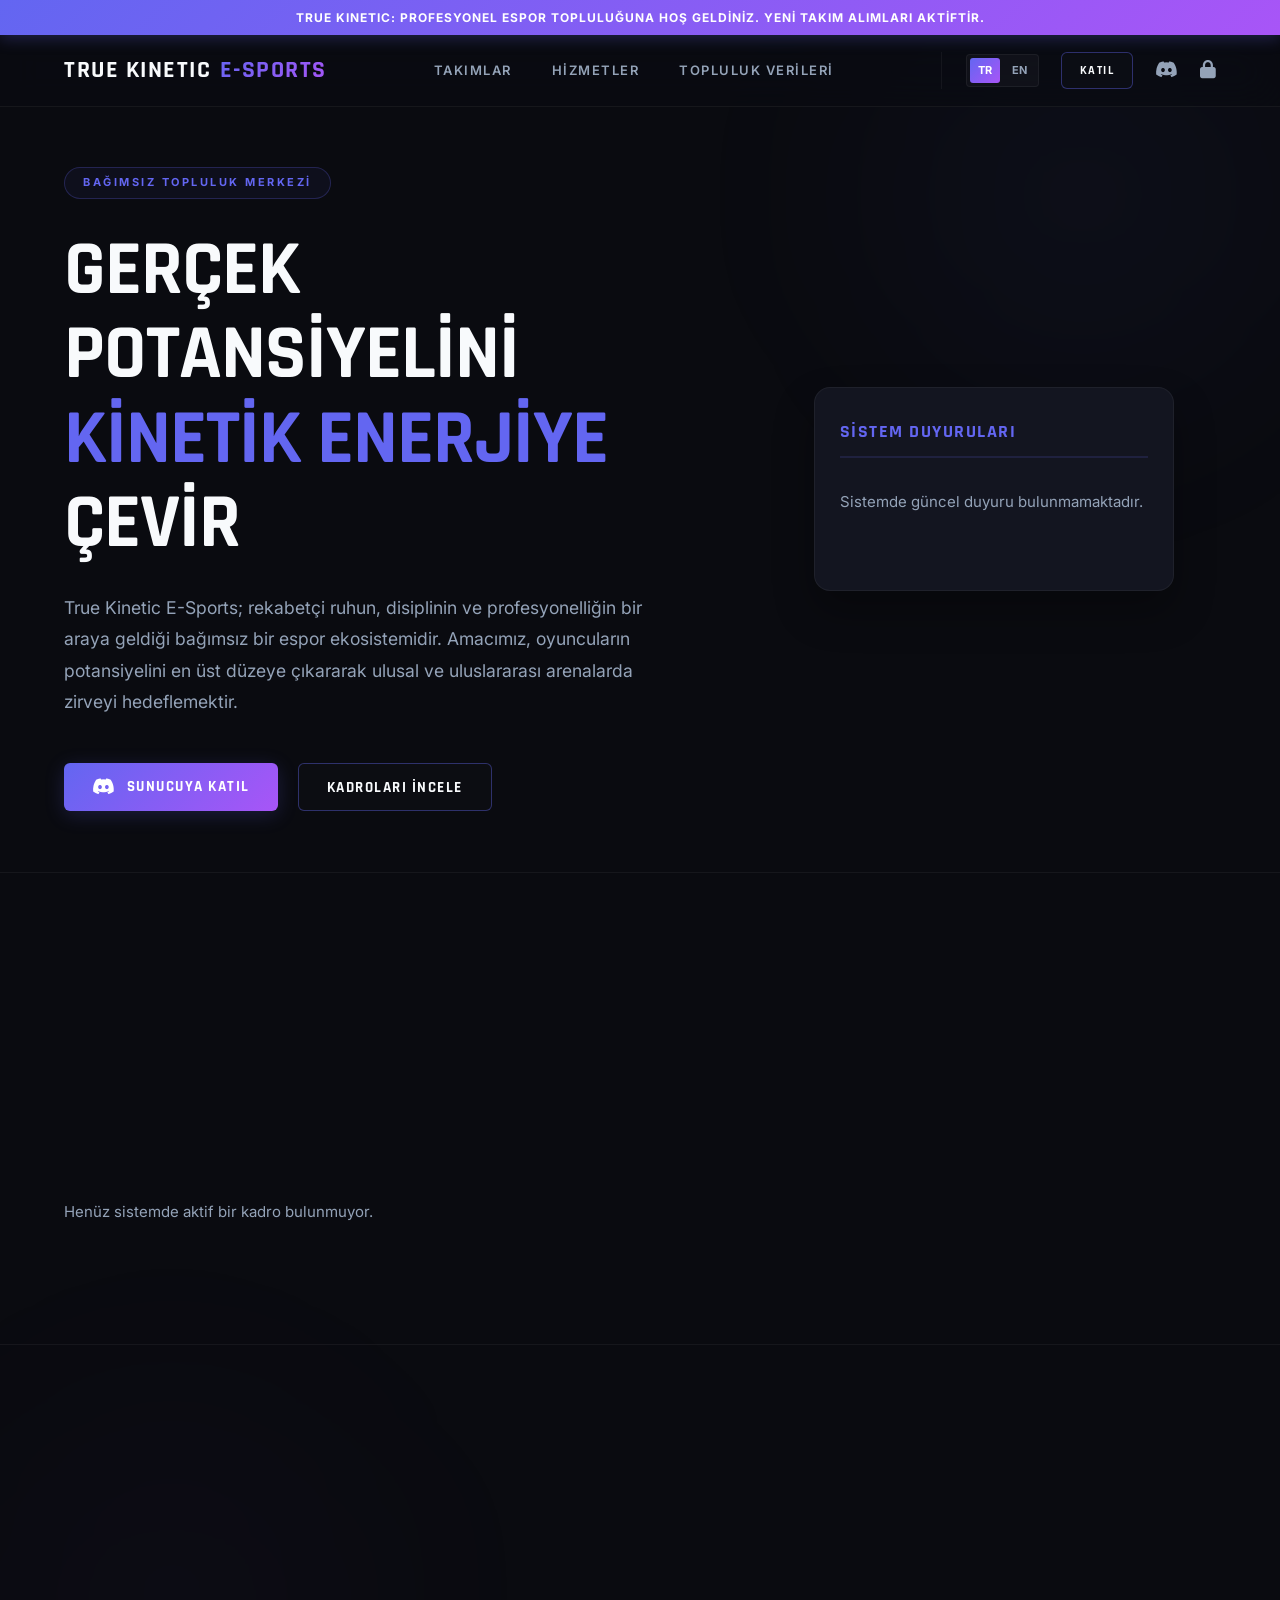
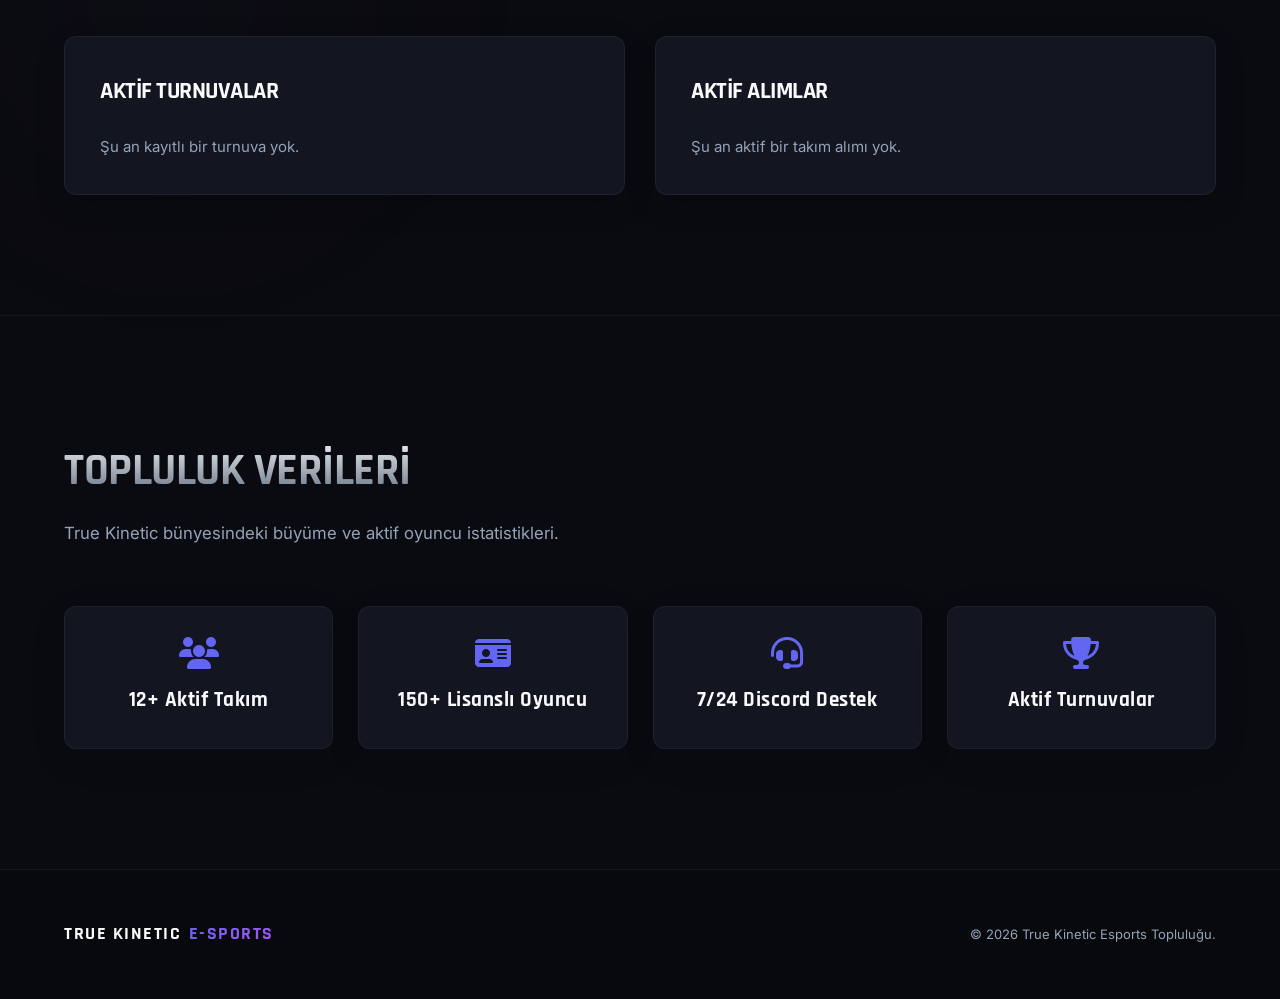
==== commit 7bf0c24b: "Refactor add function to accept parameters" ====
--- a/index.html
+++ b/index.html
@@ -26,8 +26,9 @@
                 <span class="lang-btn active" id="btn-tr" onclick="setLanguage('tr')">TR</span>
                 <span class="lang-btn" id="btn-en" onclick="setLanguage('en')">EN</span>
             </div>
-            <a href="https://discord.gg/senindiscordlinkin" target="_blank" class="btn btn-outline" style="padding: 8px 18px; font-size:12px;" data-translate="btn_join">KATIL</a>
-            <i class="fa-brands fa-discord" onclick="window.open('https://discord.gg/senindiscordlinkin', '_blank')"></i>
+            <!-- Yukarıdaki KATIL butonu Discord adresinize yönlendirir -->
+            <a href="https://discord.gg/MExZDbyQkY" target="_blank" class="btn btn-outline" style="padding: 8px 18px; font-size:12px;" data-translate="btn_join">KATIL</a>
+            <i class="fa-brands fa-discord" onclick="window.open('https://discord.gg/MExZDbyQkY', '_blank')"></i>
             <i class="fa-solid fa-lock" onclick="openModal('adminAuthModal')"></i>
         </div>
     </header>
@@ -39,7 +40,10 @@
             <h1 data-translate="hero_title">Gerçek Potansiyelini <br><span style="color:var(--primary);">Kinetik Enerjiye</span> Çevir</h1>
             <p data-translate="hero_desc">True Kinetic E-Sports; rekabetçi ruhun, disiplinin ve profesyonelliğin bir araya geldiği bağımsız bir espor ekosistemidir. Amacımız, oyuncuların potansiyelini en üst düzeye çıkararak ulusal ve uluslararası arenalarda zirveyi hedeflemektir.</p>
             <div class="hero-buttons">
-                <button class="btn" onclick="openModal('applyModal')"><i class="fa-solid fa-bolt"></i> <span data-translate="btn_join_discord">Sunucuya Katıl</span></button>
+                <!-- Sunucuya Katıl Butonu doğrudan Discord adresinize yönlendirir -->
+                <a href="https://discord.gg/MExZDbyQkY" target="_blank" class="btn" style="text-decoration: none;">
+                    <i class="fa-brands fa-discord" style="font-size: 18px;"></i> <span data-translate="btn_join_discord">Sunucuya Katıl</span>
+                </a>
                 <button class="btn btn-outline" onclick="document.getElementById('teams').scrollIntoView({behavior: 'smooth'})" data-translate="btn_view_rosters">Kadroları İncele</button>
             </div>
         </div>
@@ -117,14 +121,13 @@
         </div>
     </div>
 
-    <!-- TURNUVA KURALLARI VE DETAY MODALI (Geliştirildi) -->
+    <!-- TURNUVA KURALLARI VE DETAY MODALI -->
     <div class="modal-overlay" id="tournamentRulesModal">
         <div class="modal-box" style="max-width: 580px;">
             <i class="fa-solid fa-xmark close-btn" onclick="closeModal('tournamentRulesModal')"></i>
             <h2 id="modal-tour-name" style="font-size: 1.8rem; margin-bottom: 15px;">Turnuva Adı</h2>
             <p id="modal-tour-title" style="color: var(--hover); font-weight:700; margin-bottom: 25px; text-transform: uppercase;" data-translate="rules_title_modal">TURNUVA DETAYLARI</p>
             
-            <!-- Tarihler & Ödüller Blokları -->
             <div style="display: grid; grid-template-columns: 1fr 1fr; gap: 15px; margin-bottom: 20px;">
                 <div style="background: rgba(255,255,255,0.02); padding: 15px; border-radius: 6px; border: 1px solid var(--border-color);">
                     <span style="font-size: 11px; font-weight: 700; color: var(--hover); text-transform: uppercase;" data-translate="label_dates">TARİHLER</span>
@@ -141,7 +144,6 @@
                 Kurallar yükleniyor...
             </div>
             
-            <!-- Turnuva Onay Kutucuğu ve Başvur Butonu -->
             <label style="display: flex; gap: 15px; cursor: pointer; align-items: center; margin-top: 15px; margin-bottom: 25px; font-weight: 500; font-size: 14px; color: var(--text-bright);">
                 <input type="checkbox" id="acceptTourRules" style="width: 20px; height: 20px; accent-color: var(--primary);">
                 <span data-translate="checkbox_tour_rules">Kuralları kabul ediyorum ve turnuvaya katılmak istiyorum.</span>
@@ -152,7 +154,7 @@
         </div>
     </div>
 
-    <!-- BAŞVURU KURALLARI MODALI (Takım ve Alım Başvurularında Ortak) -->
+    <!-- BAŞVURU KURALLARI MODALI -->
     <div class="modal-overlay" id="applyModal">
         <div class="modal-box">
             <i class="fa-solid fa-xmark close-btn" onclick="closeModal('applyModal')"></i>
@@ -166,7 +168,7 @@
                 <input type="checkbox" id="acceptRules" style="width: 20px; height: 20px; accent-color: var(--primary);">
                 <span data-translate="checkbox_rules">Tüm kuralları anladım ve sorumlulukları kabul ediyorum.</span>
             </label>
-            <button id="applyBtn" class="btn" style="width:100%; opacity:0.4; pointer-events:none;" onclick="window.location.href='https://discord.gg/senindiscordlinkin'">
+            <button id="applyBtn" class="btn" style="width:100%; opacity:0.4; pointer-events:none;" onclick="window.location.href='https://discord.gg/MExZDbyQkY'">
                 <i class="fa-brands fa-discord" style="font-size: 20px;"></i> <span data-translate="btn_discord_ticket">DISCORD TICKET OLUŞTUR</span>
             </button>
         </div>
@@ -197,7 +199,7 @@
                     <input type="text" id="webhookInput" class="form-input" style="margin:0;" placeholder="https://discord.com/api/webhooks/...">
                 </div>
 
-                <!-- TOPLULUK VERİLERİNİ GÜNCELLE -->
+                <!-- VERİ VE ÜST DUYURU GÜNCELLEME ALANI -->
                 <div style="background: rgba(0,0,0,0.3); padding: 25px; border-radius: 8px; border: 1px solid var(--border-color); grid-column: 1 / -1;">
                     <h3 style="margin-bottom:15px; font-size:18px; color:#fff;"><i class="fa-solid fa-chart-simple" style="color: var(--primary);"></i> Verileri & Üst Duyuruyu Güncelle</h3>
                     <div style="display: grid; grid-template-columns: 1fr 1fr; gap: 15px; margin-bottom: 15px;">
@@ -241,7 +243,7 @@
                     <button class="btn btn-outline" style="width: 100%;" onclick="addNews()">Yayınla / Publish</button>
                 </div>
 
-                <!-- Turnuva Ekle (Dates ve Prizes Input Alanları Eklendi) -->
+                <!-- Turnuva Ekle -->
                 <div style="background: rgba(0,0,0,0.2); padding: 25px; border-radius: 8px; border: 1px solid var(--border-color);">
                     <h3 style="margin-bottom:20px; font-size:18px;">Turnuva Ekle / Add Tournament</h3>
                     <input type="text" id="tournamentName_tr" class="form-input" placeholder="Turnuva Adı (TR)">
@@ -249,17 +251,17 @@
                     
                     <!-- Tarih Alanları -->
                     <div style="display: grid; grid-template-columns: 1fr 1fr; gap: 10px;">
-                        <input type="text" id="tournamentStartDate_tr" class="form-input" placeholder="Başlangıç Tarihi (TR) (Örn: 15 Tem)">
-                        <input type="text" id="tournamentStartDate_en" class="form-input" placeholder="Start Date (EN) (Örn: July 15)">
+                        <input type="text" id="tournamentStartDate_tr" class="form-input" placeholder="Başlangıç Tarihi (TR)">
+                        <input type="text" id="tournamentStartDate_en" class="form-input" placeholder="Start Date (EN)">
                     </div>
                     <div style="display: grid; grid-template-columns: 1fr 1fr; gap: 10px;">
-                        <input type="text" id="tournamentEndDate_tr" class="form-input" placeholder="Bitiş Tarihi (TR) (Örn: 20 Tem)">
-                        <input type="text" id="tournamentEndDate_en" class="form-input" placeholder="End Date (EN) (Örn: July 20)">
+                        <input type="text" id="tournamentEndDate_tr" class="form-input" placeholder="Bitiş Tarihi (TR)">
+                        <input type="text" id="tournamentEndDate_en" class="form-input" placeholder="End Date (EN)">
                     </div>
                     
-                    <!-- Ödül Alanları (Çok Satırlı Esnek Alan) -->
-                    <textarea id="tournamentPrizes_tr" class="form-input" style="height: 80px; resize: none;" placeholder="Ödüller (TR) (Örn:&#10;1. 5000TL&#10;İlk 10'a Özel Rol)"></textarea>
-                    <textarea id="tournamentPrizes_en" class="form-input" style="height: 80px; resize: none;" placeholder="Prizes (EN) (Örn:&#10;1st: $500&#10;Top 10: Special Role)"></textarea>
+                    <!-- Ödül Alanları -->
+                    <textarea id="tournamentPrizes_tr" class="form-input" style="height: 80px; resize: none;" placeholder="Ödüller (TR)"></textarea>
+                    <textarea id="tournamentPrizes_en" class="form-input" style="height: 80px; resize: none;" placeholder="Prizes (EN)"></textarea>
 
                     <textarea id="tournamentRules_tr" class="form-input" style="height: 100px; resize: none;" placeholder="Kurallar (TR)"></textarea>
                     <textarea id="tournamentRules_en" class="form-input" style="height: 100px; resize: none;" placeholder="Rules (EN)"></textarea>
--- a/style.css
+++ b/style.css
@@ -1,444 +1,461 @@
-/* ==========================================================================
-   1. CANLI SİBER TEMA DEĞİŞKENLERİ VE TASARIM SIFIRLAMA
-   ========================================================================== */
+@import url('https://fonts.googleapis.com/css2?family=Inter:wght@300;400;500;600;700&family=Rajdhani:wght@500;600;700;800&display=swap');
+@import url('https://cdnjs.cloudflare.com/ajax/libs/font-awesome/6.4.0/css/all.min.css');
+
+/* --- GÖZ DOSTU YUMUŞAK KARANLIK TEMA --- */
 :root {
-    --bg-main: #060713;         /* Boğucu siyah yerine derin uzay mavisi */
-    --bg-darker: #020308;       
-    --bg-card: rgba(15, 17, 28, 0.65); /* Buzlu cam dokusu (Glassmorphism) */
-    --bg-glass: rgba(10, 11, 22, 0.85);
-    --purple-glow: #bd5cfa;     /* Canlı Siber Mor */
-    --purple-hover: #cbd5e1;    
-    --neon-cyan: #06b6d4;       /* Siber Turkuaz */
-    --neon-pink: #f43f5e;       /* Neon Pembe */
-    --text-white: #f8fafc;
-    --text-muted: #94a3b8;
-    --border-color: rgba(189, 92, 250, 0.18);
-    --border-hover: rgba(6, 182, 212, 0.5);
-    --success: #2ecc71;
-    --warning: #f1c40f;
-    --danger: #e74c3c;
-    --font-sans: 'Plus Jakarta Sans', sans-serif;
-    --font-mono: 'JetBrains Mono', monospace;
-    --transition-smooth: all 0.4s cubic-bezier(0.16, 1, 0.3, 1);
-}
-
-* { margin: 0; padding: 0; box-sizing: border-box; scroll-behavior: smooth; font-family: var(--font-sans); }
+    --bg-body: #0a0b10; 
+    --bg-surface: #131520; 
+    --border-color: rgba(255, 255, 255, 0.05); 
+    --border-hover: rgba(99, 102, 241, 0.25);
+    
+    --primary: #6366F1; /* Indigo Mavi */
+    --hover: #A855F7; /* Violet Mor */
+    
+    --text-muted: #94A3B8; 
+    --text-bright: #F8FAFC; 
+    
+    --brand-gradient: linear-gradient(135deg, var(--primary) 0%, var(--hover) 100%);
+    --transition: all 0.4s cubic-bezier(0.16, 1, 0.3, 1); 
+}
+
+* { 
+    margin: 0; 
+    padding: 0; 
+    box-sizing: border-box; 
+    -webkit-font-smoothing: antialiased;
+}
 
 body {
-    background-color: var(--bg-main); color: var(--text-white); line-height: 1.6; overflow-x: hidden;
-    background-image: 
-        radial-gradient(circle at 10% 25%, rgba(189, 92, 250, 0.08), transparent 35%), 
-        radial-gradient(circle at 90% 75%, rgba(6, 182, 212, 0.08), transparent 35%);
-    background-attachment: fixed;
+    background-color: var(--bg-body);
+    color: var(--text-muted);
+    font-family: 'Inter', sans-serif;
+    line-height: 1.6;
+    overflow-x: hidden;
+    position: relative;
+}
+
+body::before {
+    content: '';
+    position: absolute;
+    top: -5%;
+    right: -10%;
+    width: 650px;
+    height: 650px;
+    background: radial-gradient(circle, rgba(99, 102, 241, 0.05) 0%, transparent 70%);
+    z-index: -1;
+    filter: blur(80px);
+    pointer-events: none;
+}
+
+body::after {
+    content: '';
+    position: absolute;
+    top: 50%;
+    left: -10%;
+    width: 600px;
+    height: 600px;
+    background: radial-gradient(circle, rgba(168, 85, 247, 0.03) 0%, transparent 70%);
+    z-index: -1;
+    filter: blur(100px);
+    pointer-events: none;
 }
 
 ::-webkit-scrollbar { width: 8px; }
-::-webkit-scrollbar-track { background: var(--bg-darker); }
-::-webkit-scrollbar-thumb { background: rgba(189, 92, 250, 0.3); border-radius: 10px; }
-::-webkit-scrollbar-thumb:hover { background: var(--purple-glow); }
-
-/* Animasyonlu Arka Plan Işık Küreleri (Maksimum Canlılık) */
-.animated-bg-elements { position: absolute; width: 100%; height: 100vh; top: 0; left: 0; overflow: hidden; z-index: 0; pointer-events: none; }
-.glow-orb { position: absolute; border-radius: 50%; filter: blur(100px); opacity: 0.3; animation: floatOrb 15s infinite alternate ease-in-out; }
-.orb-1 { width: 350px; height: 350px; background: var(--purple-glow); top: -5%; left: -5%; }
-.orb-2 { width: 450px; height: 450px; background: var(--neon-cyan); bottom: -10%; right: -10%; animation-delay: -5s; }
-.orb-3 { width: 250px; height: 250px; background: var(--neon-pink); top: 40%; left: 50%; transform: translateX(-50%); animation-delay: -2s; opacity: 0.15; }
-
-@keyframes floatOrb {
-    0% { transform: translate(0, 0) scale(1); }
-    100% { transform: translate(40px, -40px) scale(1.1); }
-}
-
-.announcement-bar { background: linear-gradient(90deg, var(--purple-glow), var(--neon-cyan)); color: white; text-align: center; padding: 10px 15px; font-size: 0.9rem; font-weight: 800; position: relative; z-index: 1001; letter-spacing: 0.5px; box-shadow: 0 4px 15px rgba(189, 92, 250, 0.2); }
-
-.primary-btn { background: linear-gradient(135deg, var(--purple-glow), #8b5cf6); color: #ffffff; padding: 12px 26px; border-radius: 10px; font-weight: 700; text-decoration: none; display: inline-flex; align-items: center; gap: 8px; border: none; cursor: pointer; transition: var(--transition-smooth); box-shadow: 0 4px 15px rgba(189, 92, 250, 0.3); }
-.primary-btn:hover { transform: translateY(-2px); box-shadow: 0 8px 25px rgba(189, 92, 250, 0.5); color: #ffffff; }
-
-.secondary-btn { background: rgba(255, 255, 255, 0.03); color: var(--text-white); padding: 12px 26px; border-radius: 10px; font-weight: 600; text-decoration: none; display: inline-flex; align-items: center; gap: 8px; border: 1px solid rgba(255, 255, 255, 0.1); transition: var(--transition-smooth); cursor: pointer; }
-.secondary-btn:hover { background: rgba(255, 255, 255, 0.08); border-color: var(--neon-cyan); transform: translateY(-2px); box-shadow: 0 4px 15px rgba(6, 182, 212, 0.15); }
-
-.content-section { padding: 6rem 5%; position: relative; z-index: 2; }
-.section-header { text-align: center; margin-bottom: 4rem; }
-.section-title { font-size: clamp(2rem, 4vw, 2.8rem); font-weight: 800; color: var(--text-white); margin-bottom: 1rem; letter-spacing: -0.5px; }
-.section-subtitle { color: var(--text-muted); font-size: 1.1rem; max-width: 600px; margin: 0 auto; }
-
-/* NAVBAR */
-.navbar { display: flex; justify-content: space-between; align-items: center; padding: 1.2rem 5%; background: rgba(6, 7, 19, 0.5); backdrop-filter: blur(16px); -webkit-backdrop-filter: blur(16px); position: sticky; top: 0; z-index: 1000; border-bottom: 1px solid rgba(255, 255, 255, 0.05); transition: var(--transition-smooth); }
-.navbar.scrolled { padding: 0.8rem 5%; background: rgba(6, 7, 19, 0.85); border-bottom: 1px solid var(--border-color); box-shadow: 0 10px 30px rgba(0,0,0,0.5); }
-.logo-area { font-size: 1.5rem; font-weight: 800; letter-spacing: 1px; cursor: pointer; z-index: 1001; }
-.logo-true { color: var(--text-white); }
-.logo-kinetic { color: transparent; background: linear-gradient(to right, var(--purple-glow), var(--neon-cyan)); -webkit-background-clip: text; }
-.nav-container { display: flex; align-items: center; gap: 30px; }
-nav { display: flex; gap: 25px; }
-nav a { color: var(--text-muted); text-decoration: none; font-weight: 600; font-size: 0.95rem; position: relative; transition: var(--transition-smooth); }
-nav a:hover { color: var(--text-white); }
-nav a::after { content: ''; position: absolute; width: 0; height: 2px; bottom: -4px; left: 0; background: var(--purple-glow); transition: var(--transition-smooth); border-radius: 2px; }
-nav a:hover::after { width: 100%; }
-.nav-actions { display: flex; align-items: center; gap: 15px; }
-.lang-selector select { background: rgba(255, 255, 255, 0.03); color: var(--text-white); border: 1px solid rgba(255, 255, 255, 0.1); padding: 8px 12px; border-radius: 8px; font-weight: 700; cursor: pointer; outline: none; transition: var(--transition-smooth); appearance: none; }
-.lang-selector select:hover { border-color: var(--purple-glow); }
-.lang-selector select option { background: var(--bg-main); }
-.nav-admin-btn { background: transparent; color: var(--text-muted); border: 1px solid rgba(255, 255, 255, 0.1); padding: 8px 16px; border-radius: 8px; font-weight: 600; cursor: pointer; display: flex; align-items: center; gap: 8px; transition: var(--transition-smooth); }
-.nav-admin-btn:hover { color: var(--purple-glow); border-color: var(--purple-glow); background: rgba(168, 85, 247, 0.05); }
-.mobile-toggle { display: none; font-size: 1.5rem; color: var(--text-white); cursor: pointer; z-index: 1001; }
-
-.hero { min-height: 90vh; display: flex; justify-content: center; align-items: center; text-align: center; padding: 4rem 5% 2rem; position: relative; z-index: 2; }
-.hero-content { max-width: 900px; z-index: 1; }
-.badge { background: rgba(168, 85, 247, 0.1); border: 1px solid rgba(168, 85, 247, 0.3); color: var(--purple-glow); padding: 6px 16px; border-radius: 20px; font-size: 0.85rem; font-weight: 800; letter-spacing: 1px; text-transform: uppercase; display: inline-block; margin-bottom: 1.5rem; box-shadow: 0 0 20px rgba(168, 85, 247, 0.2); }
-.hero h1 { font-size: clamp(2.5rem, 5vw, 4.5rem); font-weight: 800; line-height: 1.1; margin-bottom: 1.5rem; color: transparent; background: linear-gradient(180deg, #ffffff 0%, #a1a1aa 100%); -webkit-background-clip: text; letter-spacing: -1px; }
-.hero p { font-size: clamp(1rem, 2vw, 1.25rem); color: var(--text-muted); margin-bottom: 2.5rem; max-width: 700px; margin-inline: auto; }
-.hero-buttons { display: flex; justify-content: center; gap: 15px; flex-wrap: wrap; }
-
-/* ESPORTS BÖLÜMÜ */
-.esports-battle-section { background: linear-gradient(180deg, var(--bg-main) 0%, rgba(10,10,15,1) 50%, var(--bg-main) 100%); position: relative; overflow: hidden; padding: 6rem 5%; border-top: 1px solid rgba(255,255,255,0.02); }
-.esports-battle-container { display: flex; flex-wrap: wrap; gap: 50px; max-width: 1300px; margin: 0 auto; align-items: center; }
-
-.es-brand-side { flex: 1; min-width: 350px; display: flex; flex-direction: column; align-items: flex-start; }
-.es-glow-ring { width: 140px; height: 140px; background: rgba(255,255,255,0.02); border-radius: 20px; display: flex; justify-content: center; align-items: center; margin-bottom: 1.5rem; border: 1px solid rgba(168, 85, 247, 0.2); box-shadow: 0 0 30px rgba(168,85,247,0.1); transition: var(--transition-smooth); }
-.es-hero-title { font-size: clamp(2rem, 3.5vw, 3rem); font-weight: 900; line-height: 1.1; color: var(--text-white); margin-bottom: 1rem; text-transform: uppercase; letter-spacing: -1px; }
-.es-hero-title span { color: transparent; background: linear-gradient(90deg, var(--purple-glow), var(--neon-cyan)); -webkit-background-clip: text; }
-.es-hero-desc { color: var(--text-muted); font-size: 1rem; line-height: 1.6; margin-bottom: 2rem; max-width: 500px; border-left: 3px solid var(--purple-glow); padding-left: 15px;}
-
-.es-features { display: flex; flex-direction: column; gap: 12px; }
-.es-features span { display: flex; align-items: center; gap: 10px; font-weight: 700; color: #cbd5e1; font-size: 0.95rem; text-transform: uppercase; letter-spacing: 1px;}
-.es-features i { color: var(--purple-glow); font-size: 1.2rem; filter: drop-shadow(0 0 5px var(--purple-glow)); }
-
-.es-roster-side { flex: 1; min-width: 350px; display: flex; flex-direction: column; gap: 20px; }
-.es-roster-card { position: relative; background: var(--bg-card); border: 1px solid rgba(255,255,255,0.05); padding: 2rem; clip-path: polygon(15px 0, 100% 0, 100% calc(100% - 15px), calc(100% - 15px) 100%, 0 100%, 0 15px); transition: 0.3s; overflow: hidden; backdrop-filter: blur(10px); -webkit-backdrop-filter: blur(10px); }
-.es-roster-card:hover { transform: translateY(-3px); }
-
-.pubg-theme:hover { border-color: #f59e0b; box-shadow: -10px 0 30px rgba(245, 158, 11, 0.15); }
-.bs-theme:hover { border-color: #ef4444; box-shadow: -10px 0 30px rgba(239, 68, 68, 0.15); }
-.software:hover { border-color: var(--purple-glow); box-shadow: -10px 0 30px rgba(189, 92, 250, 0.15); }
-
-.es-roster-bg { position: absolute; top: 0; left: 0; width: 4px; height: 100%; transition: 0.4s; }
-.pubg-theme .es-roster-bg { background: #f59e0b; }
-.bs-theme .es-roster-bg { background: #ef4444; }
-.software .es-roster-bg { background: var(--purple-glow); }
-.es-roster-card:hover .es-roster-bg { width: 100%; opacity: 0.03; }
-
-.es-roster-content { position: relative; z-index: 2; }
-.es-roster-head { display: flex; justify-content: space-between; align-items: center; margin-bottom: 1rem; }
-.es-roster-head h3 { font-family: var(--font-mono); font-size: 1.3rem; font-weight: 800; color: white; letter-spacing: 1px;}
-.pulse-tag { background: rgba(189, 92, 250, 0.1); color: var(--purple-glow); padding: 4px 10px; font-size: 0.72rem; font-weight: 800; border-radius: 4px; animation: pulseGlow 1.5s infinite; border: 1px solid rgba(189, 92, 250, 0.22);}
-.pubg-theme .pulse-tag { background: rgba(245, 158, 11, 0.15); color: #f59e0b; border-color: rgba(245,158,11,0.3); }
-.bs-theme .pulse-tag { background: rgba(239, 68, 68, 0.15); color: #ef4444; border-color: rgba(239,68,68,0.3); }
-
-.es-roster-content p { color: var(--text-muted); font-size: 0.9rem; margin-bottom: 1.5rem; }
-
-.es-action-btn { background: transparent; border: 1px solid rgba(255,255,255,0.1); color: white; padding: 10px 20px; font-weight: 700; font-family: var(--font-mono); text-transform: uppercase; cursor: pointer; display: inline-flex; align-items: center; gap: 10px; transition: 0.3s; clip-path: polygon(10px 0, 100% 0, 100% calc(100% - 10px), calc(100% - 10px) 100%, 0 100%, 0 10px); }
-.pubg-theme .es-action-btn:hover { background: #f59e0b; border-color: #f59e0b; color: black; }
-.bs-theme .es-action-btn:hover { background: #ef4444; border-color: #ef4444; color: white; }
-.software .es-action-btn:hover { background: var(--purple-glow); border-color: var(--purple-glow); color: black; }
-
-/* ROLLER */
-.roles-section { background: rgba(5, 5, 5, 0.3); border-top: 1px solid rgba(255,255,255,0.02);}
-.roles-grid { display: grid; grid-template-columns: repeat(auto-fit, minmax(320px, 1fr)); gap: 30px; max-width: 1300px; margin: 0 auto; }
-.roles-column { background: var(--bg-card); border: 1px solid rgba(255, 255, 255, 0.05); border-radius: 20px; padding: 2.5rem; transition: var(--transition-smooth); backdrop-filter: blur(10px); -webkit-backdrop-filter: blur(10px); }
-.roles-column:hover { border-color: rgba(168,85,247,0.2); transform: translateY(-4px);}
-.column-title { font-size: 1.2rem; font-weight: 700; margin-bottom: 2rem; display: flex; align-items: center; gap: 12px; border-bottom: 1px solid rgba(255, 255, 255, 0.05); padding-bottom: 1rem; color: var(--text-white); }
-.column-title i { color: var(--purple-glow); }
-.role-list { display: flex; flex-direction: column; gap: 12px; }
-.role-item { padding: 12px; border-radius: 12px; background: rgba(255, 255, 255, 0.02); transition: var(--transition-smooth); }
-.role-item:hover { background: rgba(255, 255, 255, 0.05); transform: translateX(5px); }
-.role-item p { color: var(--text-muted); font-size: 0.85rem; margin-top: 4px; padding-left: 4px;}
-.role-badge { display: inline-flex; align-items: center; gap: 8px; padding: 4px 12px; border-radius: 50px; font-size: 0.75rem; font-weight: 800; text-transform: uppercase; letter-spacing: 0.5px; }
-.role-badge::before { content: ''; width: 6px; height: 6px; border-radius: 50%; background: currentColor; box-shadow: 0 0 8px currentColor; }
-.r-founder { background: rgba(255, 77, 77, 0.1); color: #ff4d4d; border: 1px solid rgba(255, 77, 77, 0.2); } 
-.r-coleader { background: rgba(255, 77, 166, 0.1); color: #ff4da6; border: 1px solid rgba(255, 77, 166, 0.2); } 
-.r-headadmin { background: rgba(46, 204, 113, 0.1); color: #2ecc71; border: 1px solid rgba(46, 204, 113, 0.2); } 
-.r-mod { background: rgba(230, 126, 34, 0.1); color: #e67e22; border: 1px solid rgba(230, 126, 34, 0.2); } 
-.r-legendary { background: rgba(250, 204, 21, 0.1); color: #facc15; border: 1px solid rgba(250, 204, 21, 0.2); } 
-.r-master { background: rgba(249, 115, 22, 0.1); color: #f97316; border: 1px solid rgba(249, 115, 22, 0.2); } 
-.r-diamond { background: rgba(56, 189, 248, 0.1); color: #38bdf8; border: 1px solid rgba(56, 189, 248, 0.2); } 
-.r-gold { background: rgba(251, 191, 36, 0.1); color: #fbbf24; border: 1px solid rgba(251, 191, 36, 0.2); } 
-.r-partnerteam { background: rgba(20, 184, 166, 0.1); color: #14b8a6; border: 1px solid rgba(20, 184, 166, 0.2); } 
-.r-developer { background: rgba(59, 130, 246, 0.1); color: #3b82f6; border: 1px solid rgba(59, 130, 246, 0.2); } 
-.r-esport { background: rgba(189, 92, 250, 0.1); color: var(--purple-glow); border: 1px solid rgba(189, 92, 250, 0.2); }
-.r-member { background: rgba(16, 185, 129, 0.1); color: #10b981; border: 1px solid rgba(16, 185, 129, 0.2); }
-
-/* GELİŞMELER & DUYURULAR */
-.updates-section { background: rgba(168, 85, 247, 0.01); border-top: 1px solid rgba(255,255,255,0.01); }
-.filter-wrapper { display: flex; flex-direction: column; align-items: center; gap: 20px; margin-bottom: 3.5rem; }
-.filter-container { display: flex; justify-content: center; gap: 10px; flex-wrap: wrap; }
-.search-box { position: relative; width: 100%; max-width: 400px; }
-.search-box i { position: absolute; left: 15px; top: 50%; transform: translateY(-50%); color: var(--text-muted); }
-.search-box input { width: 100%; background: var(--bg-card); border: 1px solid rgba(255,255,255,0.1); padding: 12px 15px 12px 40px; border-radius: 30px; color: white; outline: none; font-size: 0.95rem; transition: var(--transition-smooth); }
-.search-box input:focus { border-color: var(--purple-glow); box-shadow: 0 0 15px rgba(168, 85, 247, 0.2); }
-
-.filter-btn { background: var(--bg-card); color: var(--text-muted); border: 1px solid rgba(255, 255, 255, 0.05); padding: 10px 24px; border-radius: 30px; font-size: 0.95rem; font-weight: 600; cursor: pointer; transition: var(--transition-smooth); }
-.filter-btn.active, .filter-btn:hover { background: var(--text-white); color: var(--bg-darker); }
-
-.services-grid { display: grid; grid-template-columns: repeat(auto-fill, minmax(320px, 1fr)); gap: 24px; max-width: 1300px; margin: 0 auto; }
-.service-card { background: var(--bg-card); border: 1px solid rgba(255, 255, 255, 0.05); border-radius: 20px; padding: 2.5rem; display: flex; flex-direction: column; position: relative; overflow: hidden; cursor: pointer; transition: transform 0.3s ease, border-color 0.3s ease; backdrop-filter: blur(10px); -webkit-backdrop-filter: blur(10px); }
-.service-card:hover { transform: translateY(-5px); border-color: rgba(255,255,255,0.1); }
-.card-icon { font-size: 2rem; color: var(--purple-glow); background: rgba(168, 85, 247, 0.1); width: 60px; height: 60px; display: flex; justify-content: center; align-items: center; border-radius: 14px; margin-bottom: 1.5rem; box-shadow: 0 4px 20px rgba(168, 85, 247, 0.15); overflow: hidden;}
-.service-card h3 { font-size: 1.3rem; margin-bottom: 0.8rem; color: var(--text-white); font-weight: 800;}
-.service-card p { color: var(--text-muted); font-size: 0.95rem; line-height: 1.6; }
-
-/* STEPS & REVIEWS & SECURITY */
-.steps-grid { display: grid; grid-template-columns: repeat(auto-fit, minmax(300px, 1fr)); gap: 30px; max-width: 1200px; margin: 0 auto; }
-.step-card { background: var(--bg-card); border: 1px solid rgba(255, 255, 255, 0.05); padding: 3rem 2rem; border-radius: 20px; position: relative; overflow: hidden; transition: var(--transition-smooth); backdrop-filter: blur(10px); }
-.step-card:hover { border-color: var(--border-hover); transform: translateY(-5px); box-shadow: 0 10px 30px rgba(0,0,0,0.5); }
-.step-num { font-family: var(--font-mono); font-size: 6rem; font-weight: 800; color: rgba(168, 85, 247, 0.05); position: absolute; top: -20px; right: 10px; line-height: 1; transition: var(--transition-smooth); }
-.step-card:hover .step-num { color: rgba(168, 85, 247, 0.12); }
-.step-card h3 { font-size: 1.4rem; margin-bottom: 1rem; color: var(--text-white);}
-.step-card p { color: var(--text-muted); font-size: 0.95rem; line-height: 1.6;}
-
-.reviews-section { background: rgba(168, 85, 247, 0.02); border-top: 1px solid rgba(255,255,255,0.02); border-bottom: 1px solid rgba(255,255,255,0.02); }
-.reviews-grid { display: grid; grid-template-columns: repeat(auto-fit, minmax(300px, 1fr)); gap: 30px; max-width: 1200px; margin: 0 auto; }
-.review-card { background: var(--bg-card); padding: 2rem; border-radius: 20px; border: 1px solid rgba(255,255,255,0.05); transition: 0.3s; }
-.review-card:hover { transform: translateY(-5px); border-color: var(--border-color); }
-.review-stars { color: #facc15; margin-bottom: 1rem; font-size: 0.9rem; }
-.review-card p { color: var(--text-white); font-style: italic; margin-bottom: 1.5rem; font-size: 0.95rem; }
-.reviewer { display: flex; align-items: center; gap: 15px; }
-.reviewer img { width: 50px; height: 50px; border-radius: 50%; border: 2px solid var(--purple-glow); }
-.reviewer h4 { color: var(--text-white); font-size: 1rem; }
-.reviewer span { color: var(--text-muted); font-size: 0.8rem; }
-
-.security-check { border-top: 1px solid rgba(255,255,255,0.02);}
-.security-container { max-width: 650px; margin: 0 auto; text-align: center; }
-.security-container i.fa-shield-halved { font-size: 3rem; color: var(--purple-glow); margin-bottom: 1rem; }
-.security-container h2 { font-size: 2rem; color: var(--text-white); margin-bottom: 10px;}
-.security-container p { color: var(--text-muted); font-size: 1rem;}
-.verify-box { display: flex; gap: 10px; margin-top: 2rem; background: var(--bg-card); padding: 10px; border-radius: 14px; border: 1px solid rgba(255,255,255,0.05); }
-.verify-box input { flex: 1; background: transparent; border: none; padding: 0 15px; color: white; outline: none; font-size: 1rem; }
-.verify-result { margin-top: 1.5rem; padding: 16px; border-radius: 12px; font-weight: 600; display: none; animation: slideUp 0.4s ease; }
-.verify-success { background: rgba(46, 204, 113, 0.1); color: var(--success); border: 1px solid rgba(46, 204, 113, 0.3); }
-.verify-fail { background: rgba(231, 76, 60, 0.1); color: var(--danger); border: 1px solid rgba(231, 76, 60, 0.3); }
-
-.faq-section { background: rgba(5, 5, 5, 0.4); }
-.faq-container { max-width: 800px; margin: 0 auto; display: flex; flex-direction: column; gap: 15px; }
-.faq-item { background: var(--bg-card); border: 1px solid rgba(255, 255, 255, 0.05); border-radius: 16px; overflow: hidden; }
-.faq-question { width: 100%; background: none; border: none; color: var(--text-white); text-align: left; padding: 24px; font-size: 1.1rem; font-weight: 600; cursor: pointer; display: flex; justify-content: space-between; align-items: center; }
-.faq-question i { color: var(--purple-glow); transition: transform 0.3s; }
-.faq-item.active .faq-question i { transform: rotate(180deg); }
-.faq-answer { max-height: 0; overflow: hidden; transition: max-height 0.4s ease; }
-.faq-answer p { padding: 0 24px 24px; color: var(--text-muted); }
-
-/* FOOTER */
-footer { padding: 4rem 5%; border-top: 1px solid rgba(255, 255, 255, 0.05); margin-top: 2rem; text-align: center;}
-.footer-community { background: rgba(255,255,255,0.02); border: 1px solid rgba(255,255,255,0.05); padding: 1.5rem 2rem; border-radius: 20px; max-width: 700px; margin: 0 auto 3rem; display: flex; justify-content: space-between; align-items: center; gap: 20px; text-align: left; transition: var(--transition-smooth); }
-.footer-community:hover { border-color: rgba(168,85,247,0.3); box-shadow: 0 10px 30px rgba(168,85,247,0.05);}
-.community-info { display: flex; align-items: center; gap: 20px;}
-.community-logo-wrapper { width: 50px; height: 50px; background: rgba(255,255,255,0.05); border-radius: 12px; display: flex; justify-content: center; align-items: center; flex-shrink: 0; }
-.footer-community h4 { color: var(--text-white); font-size: 1.2rem; }
-.footer-community p { color: var(--text-muted); font-size: 0.9rem; margin-top: 4px;}
-.community-btn { background: transparent; border: 1px solid rgba(168,85,247,0.3); color: var(--purple-glow); padding: 10px 20px; border-radius: 10px; font-weight: 700; text-decoration: none; display: flex; align-items: center; gap: 8px; transition: var(--transition-smooth); white-space: nowrap; }
-.community-btn:hover { background: rgba(168,85,247,0.1); color: var(--purple-hover); transform: translateY(-2px);}
-.footer-sub { font-size: 0.85rem; color: var(--text-muted); margin-top: 1rem; opacity: 0.6;}
-
-/* MODALLAR VE KONTROL PANELİ */
-.modal-overlay { position: fixed; top: 0; left: 0; width: 100%; height: 100%; background: rgba(0, 0, 0, 0.8); backdrop-filter: blur(12px); -webkit-backdrop-filter: blur(12px); z-index: 9999; display: flex; justify-content: center; align-items: center; opacity: 0; visibility: hidden; transition: var(--transition-smooth); padding: 20px; }
-.modal-overlay.active { opacity: 1; visibility: visible; }
-.modal-content, .dashboard-content { background: var(--bg-darker); border: 1px solid var(--border-color); border-radius: 24px; padding: 3rem; width: 100%; position: relative; transform: scale(0.95) translateY(20px); transition: var(--transition-smooth); box-shadow: 0 25px 50px -12px rgba(0, 0, 0, 0.5); max-height: 90vh; overflow-y: auto; }
-.modal-overlay.active .modal-content, .modal-overlay.active .dashboard-content { transform: scale(1) translateY(0); }
-.close-modal-btn { position: absolute; top: 20px; right: 25px; background: none; border: none; color: var(--text-muted); font-size: 1.8rem; cursor: pointer; transition: 0.3s; }
-.close-modal-btn:hover { color: var(--danger); transform: rotate(90deg); }
-
-/* Admin Login */
-.auth-modal-content { max-width: 450px; text-align: center; }
-.auth-icon { font-size: 3rem; color: var(--purple-glow); margin-bottom: 1rem; }
-.password-field-wrapper { position: relative; margin: 2rem 0; text-align: left;}
-.password-toggle-btn { position: absolute; right: 15px; top: 50%; transform: translateY(-50%); background: none; border: none; color: var(--text-muted); cursor: pointer; font-size: 1.1rem;}
-
-/* Admin Dashboard */
-.dashboard-content { max-width: 1100px; padding: 2rem 3rem; }
-.dashboard-header { margin-bottom: 2rem; }
-.dashboard-header h2 { font-size: 1.8rem; margin-bottom: 5px; color: var(--text-white); }
-.dashboard-header p { color: var(--purple-glow); font-weight: 600; font-size: 0.9rem; text-transform: uppercase;}
-.dashboard-stats { display: flex; gap: 20px; margin-bottom: 2rem; }
-.stat-card { flex: 1; background: rgba(255,255,255,0.02); border: 1px solid rgba(255,255,255,0.05); border-radius: 16px; padding: 20px; display: flex; align-items: center; gap: 20px; }
-.stat-icon { font-size: 2rem; color: var(--purple-glow); background: rgba(168,85,247,0.1); width: 60px; height: 60px; border-radius: 12px; display: flex; justify-content: center; align-items: center; }
-.stat-info h4 { font-size: 1.8rem; color: white; }
-.stat-info span { color: var(--text-muted); font-size: 0.9rem; }
-
-.dashboard-tabs { display: flex; gap: 10px; border-bottom: 1px solid rgba(255,255,255,0.05); margin-bottom: 2rem; overflow-x: auto;}
-.tab-btn { background: none; border: none; color: var(--text-muted); padding: 12px 20px; font-size: 1rem; font-weight: 600; cursor: pointer; border-bottom: 2px solid transparent; white-space: nowrap; transition: 0.3s;}
-.tab-btn:hover { color: var(--purple-glow); }
-.tab-btn.active { color: var(--purple-glow); border-bottom-color: var(--purple-glow); }
-.tab-content { display: none; animation: fadeIn 0.4s; }
-.tab-content.active { display: block; }
-.dashboard-grid-2 { display: grid; grid-template-columns: repeat(auto-fit, minmax(400px, 1fr)); gap: 24px; }
-.dashboard-section { background: rgba(255,255,255,0.02); border: 1px solid rgba(255,255,255,0.05); padding: 2rem; border-radius: 16px; }
-.dashboard-section h3 { color: var(--text-white); margin-bottom: 8px; display: flex; align-items: center; gap: 8px;}
-.dashboard-input, .dashboard-select { width: 100%; background: var(--bg-main); border: 1px solid rgba(255,255,255,0.1); padding: 12px 15px; border-radius: 8px; color: white; margin-bottom: 10px; outline: none; font-size: 0.95rem; font-family: inherit;}
-.dashboard-input:focus, .dashboard-select:focus { border-color: var(--purple-glow); }
-.dashboard-action-btn { width: 100%; justify-content: center; margin-top: 10px;}
-.dashboard-staff-list { list-style: none; display: flex; flex-direction: column; gap: 8px; overflow-y: auto; padding-right: 5px;}
-.staff-list-item { background: var(--bg-card); border: 1px solid rgba(255,255,255,0.05); padding: 12px 15px; border-radius: 10px; display: flex; justify-content: space-between; align-items: center; font-weight: 600;}
-.remove-product-btn, .remove-staff-btn { background: none; border: none; color: var(--danger); cursor: pointer; font-size: 1.1rem; transition: 0.3s;}
-.remove-product-btn:hover, .remove-staff-btn:hover { transform: scale(1.1); }
-
-/* Espor Modalı */
-.esports-modal-content { max-width: 600px; padding: 0; overflow: hidden; background: #0a0a0f; border: 1px solid var(--purple-glow); }
-.es-modal-header { background: rgba(168, 85, 247, 0.05); padding: 2rem; text-align: center; border-bottom: 1px solid rgba(168, 85, 247, 0.1); }
-.es-modal-header i { font-size: 3rem; color: var(--purple-glow); margin-bottom: 10px; filter: drop-shadow(0 0 10px var(--purple-glow));}
-.es-modal-header h2 { font-family: var(--font-mono); font-size: 1.8rem; color: white; text-transform: uppercase;}
-.es-modal-header p { color: var(--purple-hover); font-weight: 600; font-size: 0.9rem;}
-
-.es-rules-list { padding: 2rem; display: flex; flex-direction: column; gap: 20px; }
-.es-rule-item { display: flex; gap: 15px; align-items: flex-start; background: rgba(255,255,255,0.02); padding: 15px; border-radius: 12px; border-left: 3px solid var(--purple-glow);}
-.es-rule-item i { font-size: 1.5rem; color: var(--text-white); background: rgba(255,255,255,0.05); padding: 10px; border-radius: 8px;}
-.es-rule-item h4 { color: white; font-size: 1.1rem; margin-bottom: 5px;}
-.es-rule-item p { color: var(--text-muted); font-size: 0.9rem; line-height: 1.5;}
-
-.es-modal-footer { padding: 1.5rem 2rem 2rem; text-align: center; }
-.es-warning-text { font-size: 0.8rem; color: var(--text-muted); margin-bottom: 1.5rem; font-style: italic;}
-.es-accept-btn { background: #5865F2; color: white; padding: 15px 30px; text-decoration: none; font-weight: 800; font-size: 1.1rem; border-radius: 8px; display: inline-flex; align-items: center; gap: 10px; transition: 0.3s; width: 100%; justify-content: center; text-transform: uppercase;}
-.es-accept-btn:hover { background: #4752c4; transform: translateY(-3px); box-shadow: 0 10px 20px rgba(88, 101, 242, 0.3); }
-
-/* Tostlar & Animasyonlar */
-#toastContainer { position: fixed; top: 20px; right: 20px; z-index: 10000; display: flex; flex-direction: column; gap: 10px; }
-.toast { background: var(--bg-card); border-left: 4px solid var(--purple-glow); padding: 15px 20px; border-radius: 8px; color: white; display: flex; align-items: center; gap: 12px; transform: translateX(120%); transition: 0.4s cubic-bezier(0.175, 0.885, 0.32, 1.275); box-shadow: 0 10px 25px rgba(0,0,0,0.5); font-weight: 600; font-size: 0.9rem; backdrop-filter: blur(10px);}
-.toast.show { transform: translateX(0); }
-.toast.success { border-left-color: var(--success); }
-.toast.error { border-left-color: var(--danger); }
-
-@keyframes fadeIn { from { opacity: 0; transform: translateY(10px); } to { opacity: 1; transform: translateY(0); } }
-@keyframes slideUp { from { opacity: 0; transform: translateY(20px); } to { opacity: 1; transform: translateY(0); } }
-@keyframes pulseGlow { 0% { opacity: 0.5; } 50% { opacity: 1; box-shadow: 0 0 10px rgba(168, 85, 247, 0.5); } 100% { opacity: 0.5; } }
-
-.reveal-on-scroll { opacity: 0; transform: translateY(40px); transition: 0.8s cubic-bezier(0.16, 1, 0.3, 1); }
-.reveal-on-scroll.active { opacity: 1; transform: translateY(0); }
-
-@media (max-width: 900px) {
-    .nav-container { position: absolute; top: 100%; left: 0; width: 100%; background: rgba(5, 5, 5, 0.95); backdrop-filter: blur(20px); flex-direction: column; padding: 2rem; border-bottom: 1px solid rgba(255,255,255,0.1); clip-path: polygon(0 0, 100% 0, 100% 0, 0 0); transition: 0.4s ease; }
-    .nav-container.active { clip-path: polygon(0 0, 100% 0, 100% 100%, 0 100%); }
-    nav { flex-direction: column; text-align: center; }
-    .nav-actions { flex-direction: column; width: 100%; }
-    .mobile-toggle { display: block; }
-    .footer-community { flex-direction: column; text-align: center; justify-content: center;}
-    .community-info { flex-direction: column;}
-    .esports-battle-container { flex-direction: column; } 
-    .es-brand-side { align-items: center; text-align: center; } 
-    .es-hero-desc { border-left: none; padding-left: 0; }
-}
-@media (max-width: 600px) {
-    .dashboard-grid-2 { grid-template-columns: 1fr; }
-    .form-row-dual { grid-template-columns: 1fr; }
-    .verify-box { flex-direction: column; }
-    .verify-box button { width: 100%; justify-content: center; }
-    .dashboard-stats { flex-direction: column; }
-}
-
-/* ==========================================================================
-   ESPORTS PLAYER CARD & ROSTER ÖZEL TASARIMI (Hatasız & Keskin Görünüm)
-   ========================================================================== */
-.roster-game-group {
-    background: var(--bg-card);
-    padding: 30px;
-    border-radius: 20px;
-    border: 1px solid var(--border-color);
-    margin-bottom: 30px;
-    box-shadow: 0 10px 35px rgba(0, 0, 0, 0.4);
-    backdrop-filter: blur(12px);
-    -webkit-backdrop-filter: blur(12px);
-    transition: var(--transition-smooth);
-}
-
-.roster-game-group h3 {
-    font-family: var(--font-mono);
-    font-size: 1.3rem;
-    color: var(--purple-glow);
-    margin-bottom: 25px;
-    border-bottom: 1px solid rgba(168, 85, 247, 0.15);
-    padding-bottom: 12px;
+::-webkit-scrollbar-track { background: var(--bg-body); }
+::-webkit-scrollbar-thumb { background: rgba(255, 255, 255, 0.08); border-radius: 10px; }
+::-webkit-scrollbar-thumb:hover { background: var(--primary); }
+
+h1, h2, h3, h4, h5 { 
+    font-family: 'Rajdhani', sans-serif; 
+    color: var(--text-bright); 
+    font-weight: 700;
+    letter-spacing: -0.5px;
+}
+
+/* TOP BAR */
+.top-bar {
+    background: var(--brand-gradient); 
+    color: #ffffff;
+    text-align: center; 
+    padding: 8px 15px; 
+    font-size: 12px; 
+    font-weight: 700; 
     letter-spacing: 1px;
     text-transform: uppercase;
-}
-
-/* Sıkı ve Esnemeyen Grid Düzeni (Kartların devleşmesini engeller) */
-.roster-grid {
+    box-shadow: 0 4px 15px rgba(99, 102, 241, 0.25);
+    position: relative;
+    z-index: 101;
+}
+
+/* NAVBAR */
+header {
+    position: sticky; top: 0; z-index: 100;
+    background: rgba(10, 11, 16, 0.75); 
+    backdrop-filter: blur(20px) saturate(180%);
+    -webkit-backdrop-filter: blur(20px) saturate(180%);
+    border-bottom: 1px solid var(--border-color);
+    display: flex; justify-content: space-between; align-items: center;
+    padding: 16px 5%;
+    transition: var(--transition);
+}
+
+.logo { font-size: 24px; font-weight: 800; font-family: 'Rajdhani', sans-serif; cursor: pointer; letter-spacing: 1.5px;}
+.logo span:first-child { color: var(--text-bright); }
+.logo span:last-child { 
+    background: var(--brand-gradient);
+    -webkit-background-clip: text;
+    -webkit-text-fill-color: transparent;
+    margin-left: 2px;
+}
+
+nav { display: flex; gap: 40px; align-items: center; }
+nav a {
+    color: var(--text-muted); text-decoration: none; font-size: 13px;
+    font-weight: 600; text-transform: uppercase; letter-spacing: 1.5px; transition: var(--transition);
+    position: relative; padding: 6px 0;
+}
+nav a::after {
+    content: ''; position: absolute; bottom: 0; left: 0; width: 0; height: 2px; background: var(--brand-gradient); transition: var(--transition);
+}
+nav a:hover { color: var(--text-bright); }
+nav a:hover::after { width: 100%; }
+
+.nav-icons { display: flex; gap: 22px; align-items: center; border-left: 1px solid var(--border-color); padding-left: 24px;}
+.nav-icons i { cursor: pointer; font-size: 18px; color: var(--text-muted); transition: var(--transition); }
+.nav-icons i:hover { color: var(--text-bright); transform: scale(1.1); }
+
+/* DİL DEĞİŞTİRİCİ */
+.lang-switcher {
+    display: flex; gap: 4px; background: rgba(255, 255, 255, 0.03); border: 1px solid var(--border-color); padding: 3px; border-radius: 4px;
+}
+.lang-btn {
+    font-size: 11px; font-weight: 700; cursor: pointer; padding: 4px 8px; border-radius: 3px; color: var(--text-muted); transition: var(--transition);
+}
+.lang-btn.active, .lang-btn:hover { background: var(--brand-gradient); color: #fff; }
+
+/* BUTONLAR */
+.btn {
+    background: var(--brand-gradient); 
+    color: #ffffff;
+    padding: 12px 28px; 
+    border: none; 
+    border-radius: 6px;
+    font-family: 'Rajdhani', sans-serif; 
+    font-size: 15px; 
+    font-weight: 700; 
+    text-transform: uppercase; 
+    letter-spacing: 1.5px;
+    cursor: pointer; 
+    transition: var(--transition); 
+    text-decoration: none;
+    display: inline-flex; 
+    align-items: center; 
+    justify-content: center; 
+    gap: 10px;
+    box-shadow: 0 4px 20px rgba(99, 102, 241, 0.2);
+    position: relative; 
+    overflow: hidden;
+}
+.btn::before {
+    content: ''; position: absolute; top: 0; left: -100%; width: 100%; height: 100%;
+    background: linear-gradient(90deg, transparent, rgba(255,255,255,0.25), transparent); transition: 0.6s;
+}
+.btn:hover::before { left: 100%; }
+.btn:hover { transform: translateY(-3px); box-shadow: 0 8px 30px rgba(99, 102, 241, 0.35); }
+
+.btn-outline {
+    background: rgba(255, 255, 255, 0.01); border: 1px solid rgba(99, 102, 241, 0.4); color: var(--text-bright); box-shadow: none;
+}
+.btn-outline:hover { background: var(--brand-gradient); border-color: transparent; color: #fff; box-shadow: 0 6px 25px rgba(99, 102, 241, 0.2); }
+
+/* HERO SECTION */
+.hero { 
     display: grid;
-    grid-template-columns: repeat(auto-fill, minmax(180px, 1fr));
-    gap: 20px;
-    width: 100%;
-}
-
-.player-card {
-    background: rgba(255, 255, 255, 0.012);
-    border: 1px solid rgba(255, 255, 255, 0.04);
-    padding: 25px 15px;
-    border-radius: 16px;
+    grid-template-columns: 1.2fr 0.8fr;
+    gap: 40px;
+    align-items: center; 
+    min-height: 85vh; 
+    padding: 60px 5%; 
     position: relative;
-    overflow: hidden;
-    transition: var(--transition-smooth);
-    display: flex;
-    flex-direction: column;
-    align-items: center; /* Tüm içerik milimetrik ortalandı */
-    text-align: center;
-}
-
-.player-card:hover {
-    border-color: var(--border-hover);
-    transform: translateY(-5px);
-    box-shadow: 0 10px 30px rgba(168, 85, 247, 0.12);
-    background: rgba(168, 85, 247, 0.02);
-}
-
-/* Oyuncu kartı içi dairesel avatar (Boşluğu doldurur ve hava katar) */
-.player-avatar-bg {
-    width: 55px;
-    height: 55px;
-    background: rgba(168, 85, 247, 0.08);
-    border-radius: 50%;
+}
+.hero-content { display: flex; flex-direction: column; align-items: flex-start; }
+.hero-badge {
+    background: rgba(99, 102, 241, 0.05); border: 1px solid rgba(99, 102, 241, 0.25); color: var(--primary);
+    padding: 6px 18px; border-radius: 100px; font-size: 11px; font-weight: 700; text-transform: uppercase; letter-spacing: 2.5px; margin-bottom: 30px;
+}
+.hero h1 { font-size: 4.8rem; font-weight: 800; text-transform: uppercase; margin-bottom: 25px; line-height: 1.1; letter-spacing: -1px; }
+.hero p { font-size: 1.1rem; max-width: 580px; margin-bottom: 45px; color: var(--text-muted); text-align: left; line-height: 1.8; }
+.hero-buttons { display: flex; gap: 20px; }
+
+/* SAĞ SÜTUN: DUYURULAR PANELİ */
+.hero-visual {
     display: flex;
     justify-content: center;
     align-items: center;
+    width: 100%;
+}
+.news-panel {
+    background: var(--bg-surface);
+    border: 1px solid var(--border-color);
+    border-radius: 16px;
+    width: 100%;
+    max-width: 360px;
+    padding: 30px 25px;
+    box-shadow: 0 20px 40px rgba(0, 0, 0, 0.3);
+    transition: var(--transition);
+}
+.news-panel:hover {
+    transform: translateY(-5px);
+    box-shadow: 0 30px 50px rgba(99, 102, 241, 0.1);
+    border-color: var(--border-hover);
+}
+.news-panel h3 {
+    font-size: 18px;
+    font-weight: 800;
+    letter-spacing: 1.5px;
+    color: var(--primary);
+    margin-bottom: 20px;
+    border-bottom: 2px solid rgba(99, 102, 241, 0.15);
+    padding-bottom: 10px;
+    text-transform: uppercase;
+}
+.news-feed {
+    display: flex;
+    flex-direction: column;
+    gap: 15px;
+    max-height: 280px;
+    overflow-y: auto;
+    padding-right: 5px;
+}
+.news-feed::-webkit-scrollbar { width: 4px; }
+.news-feed::-webkit-scrollbar-thumb { background: rgba(255, 255, 255, 0.1); border-radius: 10px; }
+.news-item-card {
+    background: rgba(255, 255, 255, 0.02);
+    border: 1px solid var(--border-color);
+    padding: 15px;
+    border-radius: 8px;
+    transition: var(--transition);
+}
+.news-item-card:hover {
+    background: rgba(255, 255, 255, 0.04);
+    border-color: rgba(99, 102, 241, 0.2);
+}
+.news-item-card h4 {
+    font-size: 14px;
+    color: var(--text-bright);
+    margin-bottom: 6px;
+    text-transform: uppercase;
+    font-weight: 700;
+}
+.news-item-card p {
+    font-size: 12px;
+    color: var(--text-muted);
+    line-height: 1.5;
+}
+
+/* SECTIONS */
+.section { padding: 120px 5%; border-top: 1px solid var(--border-color); position: relative;}
+.section-header { margin-bottom: 60px; text-align: left; }
+.section-header h2 { 
+    font-size: 2.8rem; font-weight: 800; margin-bottom: 12px; text-transform: uppercase;
+    background: linear-gradient(180deg, var(--text-bright) 0%, #475569 100%);
+    -webkit-background-clip: text; -webkit-text-fill-color: transparent;
+}
+.section-header p { font-size: 1.05rem; color: var(--text-muted); max-width: 550px; }
+.grid { display: grid; grid-template-columns: repeat(auto-fill, minmax(320px, 1fr)); gap: 30px; }
+
+/* ETKİNLİK KUTULARI */
+.info-box-glass {
+    background: var(--bg-surface); padding: 35px; border-radius: 12px; border: 1px solid var(--border-color);
+    box-shadow: 0 10px 30px rgba(0,0,0,0.2);
+}
+
+/* PREMIUM KARTLAR */
+.card {
+    background: var(--bg-surface); border: 1px solid var(--border-color);
+    box-shadow: 0 10px 35px rgba(0, 0, 0, 0.1);
+    border-radius: 12px; padding: 40px 32px; transition: var(--transition);
+    text-align: left; display: flex; flex-direction: column; align-items: flex-start;
+}
+.card:hover { 
+    border-color: var(--border-hover); 
+    box-shadow: 0 12px 40px rgba(99, 102, 241, 0.1); 
+    background: rgba(255, 255, 255, 0.01); transform: translateY(-6px); 
+}
+.card-icon { 
+    font-size: 28px; margin-bottom: 25px; background: var(--brand-gradient); -webkit-background-clip: text; -webkit-text-fill-color: transparent;
+}
+.card-title { font-size: 1.6rem; font-weight: 700; margin-bottom: 12px; color: var(--text-bright); text-transform: uppercase;}
+.card-desc { font-size: 0.95rem; color: var(--text-muted); margin-bottom: 30px; flex-grow: 1; line-height: 1.6;}
+
+/* DİNAMİK TOPLULUK VERİ KARTLARI */
+.stat-card {
+    align-items: center;
+    text-align: center;
+    padding: 30px 20px;
+}
+.stat-card i {
+    font-size: 32px;
+    color: var(--primary);
     margin-bottom: 15px;
-    border: 1px solid rgba(168, 85, 247, 0.2);
-    color: var(--purple-glow);
+}
+.stat-card h3 {
     font-size: 1.3rem;
-    transition: var(--transition-smooth);
-}
-
-.player-card:hover .player-avatar-bg {
-    background: var(--purple-glow);
-    color: #000;
-    box-shadow: 0 0 15px var(--purple-glow);
-    border-color: var(--purple-glow);
-}
-
-/* Köşeden parlayan mor cyberpunk ışığı */
-.player-card::after {
-    content: '';
-    position: absolute;
-    top: -50px;
-    right: -50px;
-    width: 100px;
-    height: 100px;
-    background: radial-gradient(circle, rgba(168, 85, 247, 0.18) 0%, transparent 70%);
-    pointer-events: none;
-}
-
-.player-name {
-    color: var(--text-white);
-    font-size: 1.25rem;
-    font-weight: 800;
-    margin-bottom: 8px;
-    letter-spacing: -0.3px;
-    font-family: var(--font-mono);
-}
-
-.player-role {
-    display: inline-flex;
+    font-weight: 700;
+    color: var(--text-bright);
+    letter-spacing: 0.5px;
+}
+
+/* LİSANS GEREKİR ETİKETİ */
+.badge-license {
+    background: rgba(168, 85, 247, 0.08); 
+    color: var(--hover); 
+    padding: 4px 10px; 
+    border-radius: 4px; 
+    font-size: 11px; 
+    font-weight: 700;
+    border: 1px solid rgba(168, 85, 247, 0.18);
+    letter-spacing: 0.5px;
+    margin-left: 10px;
+}
+
+/* ================= MODALS ================= */
+.modal-overlay {
+    position: fixed; top: 0; left: 0; width: 100%; height: 100%; background: rgba(4, 4, 6, 0.85); backdrop-filter: blur(16px); -webkit-backdrop-filter: blur(16px);
+    display: flex; justify-content: center; align-items: center; z-index: 1000; opacity: 0; pointer-events: none; transition: var(--transition);
+}
+.modal-overlay.active { opacity: 1; pointer-events: all; }
+
+.modal-box {
+    background: var(--bg-surface); 
+    color: var(--text-muted);
+    backdrop-filter: blur(24px); -webkit-backdrop-filter: blur(24px);
+    width: 90%; max-width: 700px; border-radius: 16px; padding: 45px; position: relative;
+    border: 1px solid var(--border-color); border-top: 4px solid var(--primary); max-height: 85vh; overflow-y: auto; text-align: left;
+    box-shadow: 0 20px 50px rgba(0, 0, 0, 0.5), inset 0 1px 1px rgba(255,255,255,0.05);
+}
+.modal-box h2, .modal-box h3 {
+    color: var(--text-bright);
+}
+
+.close-btn { position: absolute; top: 25px; right: 25px; font-size: 22px; color: var(--text-muted); cursor: pointer; transition: var(--transition); }
+.close-btn:hover { color: var(--primary); transform: rotate(90deg);}
+
+/* Koyu Temalı Tablolar ve Form Girişleri */
+.form-input {
+    width: 100%; padding: 14px 18px; background: rgba(0, 0, 0, 0.4); border: 1px solid var(--border-color); color: var(--text-bright);
+    border-radius: 8px; margin-bottom: 20px; font-family: 'Inter', sans-serif; outline: none; transition: var(--transition); font-size: 14px;
+}
+.form-input:focus { border-color: var(--primary); box-shadow: 0 0 15px rgba(99, 102, 241, 0.2); background: rgba(0, 0, 0, 0.6);}
+
+table { width: 100%; border-collapse: separate; border-spacing: 0; margin-top: 25px; border-radius: 8px; overflow: hidden; border: 1px solid var(--border-color);}
+th, td { padding: 16px 20px; text-align: left; border-bottom: 1px solid var(--border-color); font-size: 14px;}
+th { background: rgba(255, 255, 255, 0.02); color: var(--text-bright); font-family: 'Rajdhani', sans-serif; font-size: 16px; font-weight: 700; text-transform: uppercase; letter-spacing: 1px;}
+td { background: rgba(0, 0, 0, 0.1); color: var(--text-muted); }
+tr:last-child td { border-bottom: none; }
+.rank-badge { 
+    background: rgba(168, 85, 247, 0.08); color: var(--hover); padding: 4px 12px; border-radius: 4px; font-size: 11px; font-weight: 700;
+    border: 1px solid rgba(168, 85, 247, 0.15); letter-spacing: 0.5px;
+}
+
+/* SİLME PANELİ SİLME SATIR STİLLERİ (YENİ EKLENDİ) */
+.admin-item-row {
+    display: flex;
+    justify-content: space-between;
     align-items: center;
-    padding: 4px 12px;
-    border-radius: 50px;
-    font-size: 0.65rem;
-    font-weight: 800;
-    text-transform: uppercase;
-    letter-spacing: 0.5px;
-    background: rgba(168, 85, 247, 0.1);
-    color: var(--purple-glow);
-    border: 1px solid rgba(168, 85, 247, 0.2);
-    margin-bottom: 12px;
-}
-
-.player-age {
+    background: rgba(255, 255, 255, 0.02);
+    border: 1px solid var(--border-color);
+    padding: 10px 14px;
+    border-radius: 6px;
+    transition: var(--transition);
+}
+.admin-item-row:hover {
+    border-color: rgba(255, 255, 255, 0.15);
+    background: rgba(255, 255, 255, 0.04);
+}
+.admin-trash-btn {
+    cursor: pointer;
     color: var(--text-muted);
-    font-size: 0.8rem;
-    font-family: var(--font-mono);
-    font-weight: 600;
-}
+    font-size: 14px;
+    transition: var(--transition);
+}
+.admin-trash-btn:hover {
+    color: var(--primary);
+    transform: scale(1.15);
+}
+
+/* FOOTER */
+footer { padding: 50px 5%; border-top: 1px solid var(--border-color); display: flex; justify-content: space-between; align-items: center; font-size: 13px; color: var(--text-muted); background: rgba(0, 0, 0, 0.2);}
+footer .logo { font-size: 20px; }
+
+/* GEÇİŞLER */
+.fade-up { opacity: 0; transform: translateY(24px); transition: opacity 0.8s cubic-bezier(0.16, 1, 0.3, 1), transform 0.8s cubic-bezier(0.16, 1, 0.3, 1); }
+.fade-up.visible { opacity: 1; transform: translateY(0); }
+
+/* ================= DETAYLI MOBİL UYUMLULUK VE RESPONSIVE KODLARI ================= */
+@media (max-width: 992px) {
+    .hero {
+        grid-template-columns: 1fr;
+        text-align: center;
+        padding-top: 80px;
+        gap: 50px;
+    }
+    .hero-content {
+        align-items: center;
+    }
+    .hero h1 {
+        font-size: 3.5rem;
+    }
+    .hero p { 
+        text-align: center; 
+        max-width: 100%;
+    }
+    .hero-visual {
+        margin-top: 20px;
+        width: 100%;
+    }
+    .news-panel {
+        width: 100%;
+        max-width: 450px;
+    }
+}
+
+@media (max-width: 768px) {
+    header {
+        flex-direction: column;
+        gap: 15px;
+        padding: 15px 5%;
+    }
+    nav {
+        gap: 20px;
+        flex-wrap: wrap;
+        justify-content: center;
+    }
+    .nav-icons {
+        border-left: none;
+        padding-left: 0;
+        width: 100%;
+        justify-content: center;
+        gap: 15px;
+        flex-wrap: wrap;
+    }
+    .hero-buttons {
+        flex-direction: column;
+        width: 100%;
+        gap: 12px;
+    }
+    .btn {
+        width: 100%;
+    }
+    .section {
+        padding: 80px 5%;
+    }
+    .section-header h2 {
+        font-size: 2.2rem;
+    }
+    footer {
+        flex-direction: column;
+        gap: 20px;
+        text-align: center;
+    }
+}
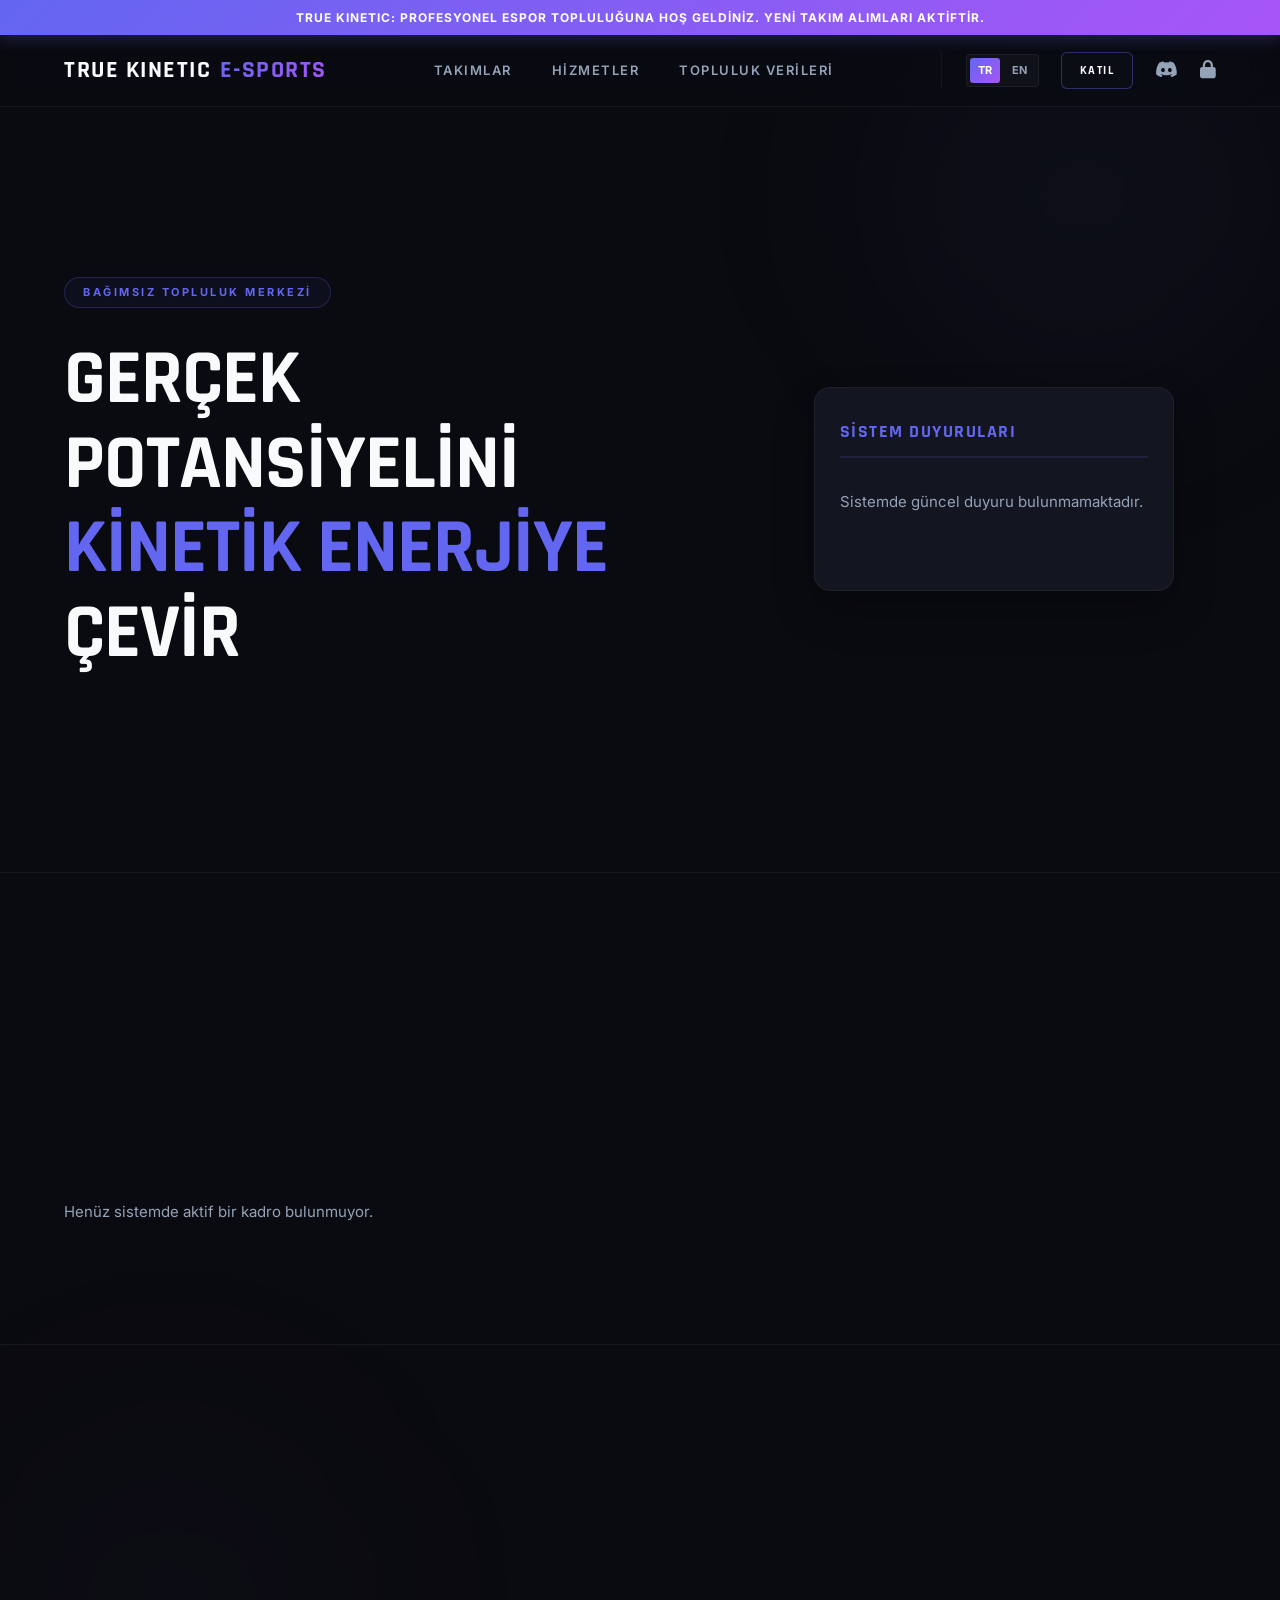
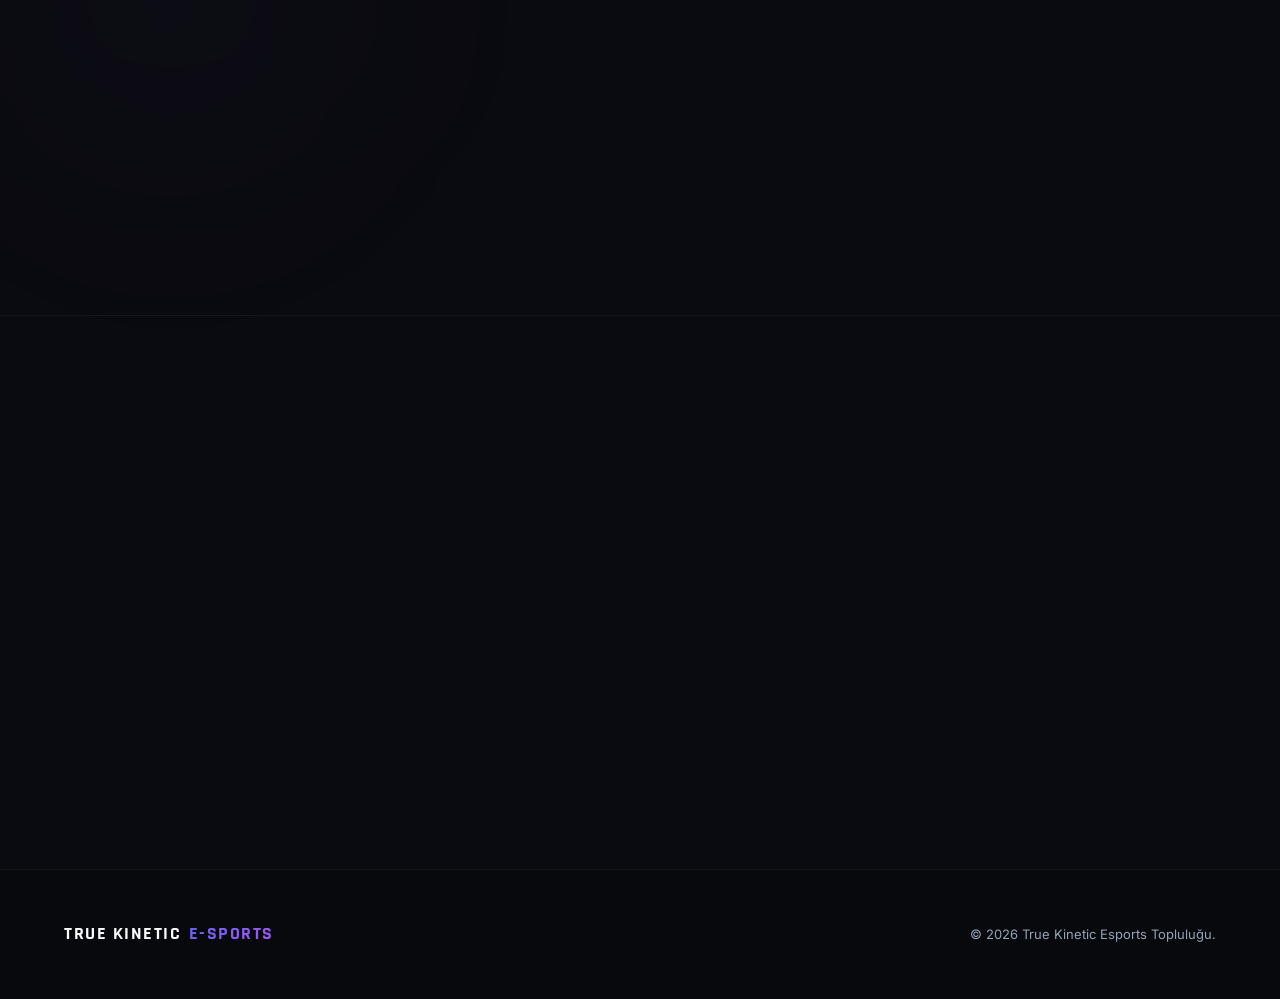
==== commit b3fff8a3: "Update index.html" ====
--- a/index.html
+++ b/index.html
@@ -26,7 +26,6 @@
                 <span class="lang-btn active" id="btn-tr" onclick="setLanguage('tr')">TR</span>
                 <span class="lang-btn" id="btn-en" onclick="setLanguage('en')">EN</span>
             </div>
-            <!-- Yukarıdaki KATIL butonu Discord adresinize yönlendirir -->
             <a href="https://discord.gg/MExZDbyQkY" target="_blank" class="btn btn-outline" style="padding: 8px 18px; font-size:12px;" data-translate="btn_join">KATIL</a>
             <i class="fa-brands fa-discord" onclick="window.open('https://discord.gg/MExZDbyQkY', '_blank')"></i>
             <i class="fa-solid fa-lock" onclick="openModal('adminAuthModal')"></i>
@@ -37,13 +36,10 @@
     <section class="hero fade-up">
         <div class="hero-content">
             <div class="hero-badge" data-translate="hero_badge">Bağımsız Topluluk Merkezi</div>
-            <h1 data-translate="hero_title">Gerçek Potansiyelini <br><span style="color:var(--primary);">Kinetik Enerjiye</span> Çevir</h1>
+            <h1 data-translate="hero_title">Gerçek Potansiyelini <br><span style="color:var(--primary);'>Kinetik Enerjiye</span> Çevir</h1>
             <p data-translate="hero_desc">True Kinetic E-Sports; rekabetçi ruhun, disiplinin ve profesyonelliğin bir araya geldiği bağımsız bir espor ekosistemidir. Amacımız, oyuncuların potansiyelini en üst düzeye çıkararak ulusal ve uluslararası arenalarda zirveyi hedeflemektir.</p>
             <div class="hero-buttons">
-                <!-- Sunucuya Katıl Butonu doğrudan Discord adresinize yönlendirir -->
-                <a href="https://discord.gg/MExZDbyQkY" target="_blank" class="btn" style="text-decoration: none;">
-                    <i class="fa-brands fa-discord" style="font-size: 18px;"></i> <span data-translate="btn_join_discord">Sunucuya Katıl</span>
-                </a>
+                <button class="btn" onclick="openModal('applyModal')"><i class="fa-solid fa-bolt"></i> <span data-translate="btn_join_discord">Sunucuya Katıl</span></button>
                 <button class="btn btn-outline" onclick="document.getElementById('teams').scrollIntoView({behavior: 'smooth'})" data-translate="btn_view_rosters">Kadroları İncele</button>
             </div>
         </div>
@@ -324,6 +320,10 @@
             </div>
             
             <div style="text-align: right; margin-top: 30px;">
+                <!-- database.json İndirme Butonu (Yeni Eklendi) -->
+                <button class="btn" style="background: var(--hover); margin-right: 10px;" onclick="downloadDatabase()">
+                    <i class="fa-solid fa-download"></i> database.json İndir / Download
+                </button>
                 <button class="btn" style="background: transparent; border: 1px solid var(--primary); color: var(--primary); box-shadow: none;" onclick="clearAllData()">Sistemi Sıfırla / Clear All</button>
             </div>
         </div>
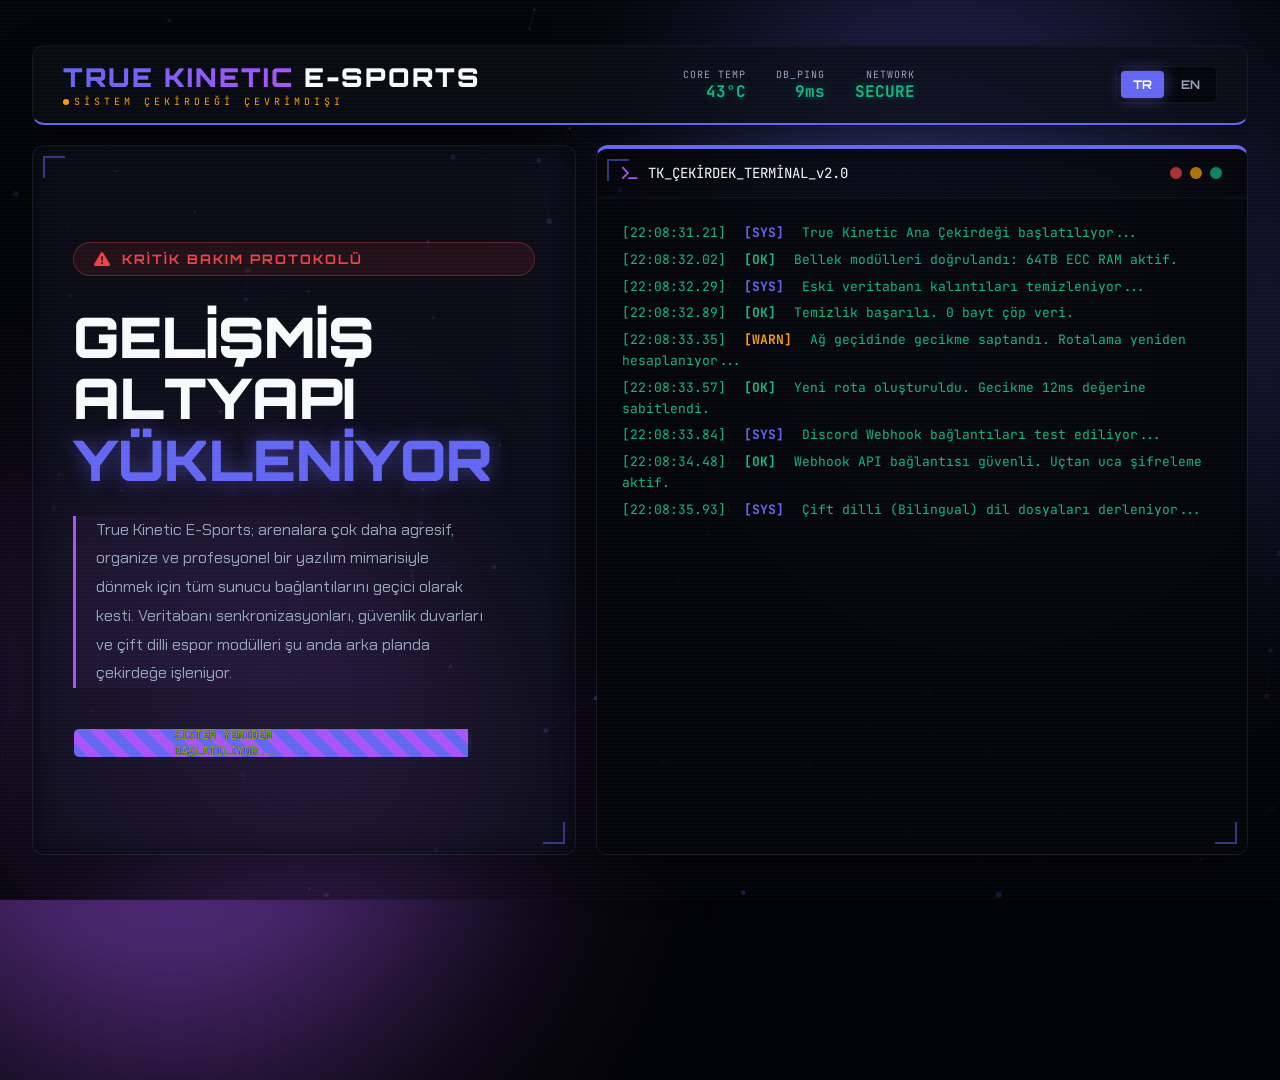
==== commit 81092465: "Update index.html" ====
--- a/index.html
+++ b/index.html
@@ -3,332 +3,924 @@
 <head>
     <meta charset="UTF-8">
     <meta name="viewport" content="width=device-width, initial-scale=1.0">
-    <title>True Kinetic ESPORT</title>
-    <link rel="stylesheet" href="style.css">
+    <title>SİSTEM ÇEVRİMDIŞI | True Kinetic E-Sports</title>
+
+    <!-- Preconnect & Fonts -->
+    <link rel="preconnect" href="https://fonts.googleapis.com">
+    <link rel="preconnect" href="https://fonts.gstatic.com" crossorigin>
+    <link href="https://fonts.googleapis.com/css2?family=Chakra+Petch:wght@400;500;600;700&family=JetBrains+Mono:wght@400;500;700;800&family=Orbitron:wght@500;700;900&display=swap" rel="stylesheet">
+    <link rel="stylesheet" href="https://cdnjs.cloudflare.com/ajax/libs/font-awesome/6.4.0/css/all.min.css">
+
+    <style>
+        /* ==========================================================================
+           ROOT & DEĞİŞKENLER (VARIABLES)
+           ========================================================================== */
+        :root {
+            /* Renk Paleti */
+            --bg-base: #030407;
+            --bg-surface: rgba(10, 12, 20, 0.75);
+            --bg-panel: rgba(16, 18, 30, 0.6);
+            --border-primary: rgba(99, 102, 241, 0.3);
+            --border-secondary: rgba(255, 255, 255, 0.05);
+            
+            --brand-main: #6366F1; /* Indigo */
+            --brand-alt: #A855F7; /* Purple */
+            --brand-glow: rgba(99, 102, 241, 0.5);
+            
+            --text-base: #94A3B8;
+            --text-bright: #F8FAFC;
+            --text-terminal: #10B981; /* Terminal Yeşili */
+            --text-warning: #F59E0B;
+            --text-error: #EF4444;
+
+            /* Tipografi */
+            --font-ui: 'Chakra Petch', sans-serif;
+            --font-display: 'Orbitron', sans-serif;
+            --font-code: 'JetBrains Mono', monospace;
+
+            /* Efektler */
+            --glass-blur: blur(16px) saturate(180%);
+            --transition-smooth: all 0.4s cubic-bezier(0.16, 1, 0.3, 1);
+            --scanline-color: rgba(255, 255, 255, 0.02);
+        }
+
+        /* ==========================================================================
+           RESET & BASE STYLES
+           ========================================================================== */
+        * {
+            margin: 0;
+            padding: 0;
+            box-sizing: border-box;
+            user-select: none;
+        }
+
+        body {
+            background-color: var(--bg-base);
+            color: var(--text-base);
+            font-family: var(--font-ui);
+            min-height: 100vh;
+            overflow: hidden; /* Canvas ve scanlines için kaydırma kapatıldı */
+            position: relative;
+            display: flex;
+            justify-content: center;
+            align-items: center;
+        }
+
+        /* ==========================================================================
+           ARKA PLAN EFEKTLERİ (BACKGROUND FX)
+           ========================================================================== */
+        /* 1. Etkileşimli Canvas Partikülleri */
+        #particle-canvas {
+            position: absolute;
+            top: 0;
+            left: 0;
+            width: 100%;
+            height: 100%;
+            z-index: 0;
+            opacity: 0.6;
+        }
+
+        /* 2. CRT Ekran Tarama Çizgileri (Scanlines) */
+        .scanlines {
+            position: absolute;
+            top: 0;
+            left: 0;
+            width: 100vw;
+            height: 100vh;
+            background: linear-gradient(to bottom, transparent 50%, var(--scanline-color) 51%);
+            background-size: 100% 4px;
+            z-index: 999;
+            pointer-events: none;
+        }
+
+        /* 3. Ekran Köşe Karartması (Vignette) */
+        .vignette {
+            position: absolute;
+            top: 0;
+            left: 0;
+            width: 100vw;
+            height: 100vh;
+            background: radial-gradient(circle at center, transparent 40%, rgba(3, 4, 7, 0.9) 100%);
+            z-index: 1;
+            pointer-events: none;
+        }
+
+        /* 4. Neon Parlamalar */
+        .glow-orb {
+            position: absolute;
+            border-radius: 50%;
+            filter: blur(120px);
+            z-index: 0;
+            pointer-events: none;
+            opacity: 0.5;
+        }
+        .glow-orb.top-right {
+            top: -10%;
+            right: -10%;
+            width: 700px;
+            height: 700px;
+            background: var(--brand-main);
+        }
+        .glow-orb.bottom-left {
+            bottom: -20%;
+            left: -10%;
+            width: 600px;
+            height: 600px;
+            background: var(--brand-alt);
+        }
+
+        /* ==========================================================================
+           ANA YAPI (LAYOUT GRID)
+           ========================================================================== */
+        .core-wrapper {
+            position: relative;
+            z-index: 10;
+            width: 95%;
+            max-width: 1600px;
+            height: 90vh;
+            display: flex;
+            flex-direction: column;
+            gap: 20px;
+            animation: bootUp 2s ease-out forwards;
+        }
+
+        @keyframes bootUp {
+            0% { opacity: 0; transform: scale(0.95) translateY(20px); filter: blur(10px); }
+            100% { opacity: 1; transform: scale(1) translateY(0); filter: blur(0); }
+        }
+
+        /* --- ÜST BİLGİ ÇUBUĞU (HEADER HUD) --- */
+        .hud-header {
+            display: flex;
+            justify-content: space-between;
+            align-items: center;
+            background: var(--bg-surface);
+            backdrop-filter: var(--glass-blur);
+            -webkit-backdrop-filter: var(--glass-blur);
+            border: 1px solid var(--border-secondary);
+            border-bottom: 2px solid var(--brand-main);
+            padding: 15px 30px;
+            border-radius: 12px;
+            box-shadow: 0 10px 30px rgba(0,0,0,0.5);
+        }
+
+        .logo-box {
+            display: flex;
+            flex-direction: column;
+        }
+        .logo-title {
+            font-family: var(--font-display);
+            font-size: 26px;
+            font-weight: 900;
+            letter-spacing: 2px;
+            color: var(--text-bright);
+            text-transform: uppercase;
+        }
+        .logo-title span {
+            background: linear-gradient(90deg, var(--brand-main), var(--brand-alt));
+            -webkit-background-clip: text;
+            -webkit-text-fill-color: transparent;
+        }
+        .logo-subtitle {
+            font-family: var(--font-code);
+            font-size: 10px;
+            color: var(--text-warning);
+            letter-spacing: 4px;
+            margin-top: 2px;
+            display: flex;
+            align-items: center;
+            gap: 5px;
+        }
+        .blink-dot {
+            width: 6px;
+            height: 6px;
+            background: var(--text-warning);
+            border-radius: 50%;
+            animation: blink 1s infinite;
+        }
+
+        @keyframes blink {
+            0%, 100% { opacity: 1; box-shadow: 0 0 8px var(--text-warning); }
+            50% { opacity: 0.2; box-shadow: none; }
+        }
+
+        .hud-metrics {
+            display: flex;
+            gap: 30px;
+        }
+        .metric {
+            display: flex;
+            flex-direction: column;
+            align-items: flex-end;
+            font-family: var(--font-code);
+        }
+        .metric-lbl {
+            font-size: 10px;
+            color: var(--text-base);
+            letter-spacing: 1px;
+        }
+        .metric-val {
+            font-size: 16px;
+            font-weight: 700;
+            color: var(--text-terminal);
+            text-shadow: 0 0 10px rgba(16, 185, 129, 0.4);
+        }
+
+        .lang-switcher {
+            display: flex;
+            gap: 5px;
+            background: rgba(0,0,0,0.5);
+            padding: 4px;
+            border-radius: 6px;
+            border: 1px solid var(--border-secondary);
+        }
+        .lang-btn {
+            font-family: var(--font-display);
+            font-size: 12px;
+            font-weight: 700;
+            padding: 6px 12px;
+            border-radius: 4px;
+            cursor: pointer;
+            color: var(--text-base);
+            transition: var(--transition-smooth);
+        }
+        .lang-btn.active, .lang-btn:hover {
+            background: var(--brand-main);
+            color: #fff;
+            box-shadow: 0 0 15px var(--brand-glow);
+        }
+
+        /* --- İÇERİK IZGARASI (MAIN GRID) --- */
+        .dashboard-grid {
+            display: grid;
+            grid-template-columns: 1fr 1.2fr;
+            gap: 20px;
+            flex-grow: 1;
+            height: calc(100% - 90px);
+        }
+
+        /* PANELLER GENEL */
+        .glass-panel {
+            background: var(--bg-panel);
+            backdrop-filter: var(--glass-blur);
+            -webkit-backdrop-filter: var(--glass-blur);
+            border: 1px solid var(--border-secondary);
+            border-radius: 12px;
+            padding: 40px;
+            display: flex;
+            flex-direction: column;
+            position: relative;
+            overflow: hidden;
+            box-shadow: inset 0 0 20px rgba(0,0,0,0.5), 0 20px 40px rgba(0,0,0,0.4);
+        }
+
+        /* Dekoratif Köşeler (Cyberpunk UI Corners) */
+        .glass-panel::before, .glass-panel::after {
+            content: '';
+            position: absolute;
+            width: 20px;
+            height: 20px;
+            border: 2px solid var(--brand-main);
+            opacity: 0.5;
+            pointer-events: none;
+        }
+        .glass-panel::before { top: 10px; left: 10px; border-right: none; border-bottom: none; }
+        .glass-panel::after { bottom: 10px; right: 10px; border-left: none; border-top: none; }
+
+        /* ==========================================================================
+           SOL SÜTUN: DUYURU VE DURUM (INFO COLUMN)
+           ========================================================================== */
+        .info-col {
+            justify-content: center;
+        }
+
+        .status-box {
+            display: inline-flex;
+            align-items: center;
+            gap: 12px;
+            background: rgba(239, 68, 68, 0.1);
+            border: 1px solid rgba(239, 68, 68, 0.3);
+            padding: 8px 20px;
+            border-radius: 50px;
+            margin-bottom: 30px;
+        }
+        .status-box i { color: var(--text-error); font-size: 16px; animation: pulseError 2s infinite; }
+        .status-text {
+            font-family: var(--font-display);
+            font-size: 13px;
+            font-weight: 700;
+            color: var(--text-error);
+            letter-spacing: 2px;
+        }
+
+        @keyframes pulseError {
+            0% { text-shadow: 0 0 5px var(--text-error); transform: scale(1); }
+            50% { text-shadow: 0 0 20px var(--text-error); transform: scale(1.2); }
+            100% { text-shadow: 0 0 5px var(--text-error); transform: scale(1); }
+        }
+
+        .main-heading {
+            font-family: var(--font-display);
+            font-size: 3.5rem;
+            font-weight: 900;
+            line-height: 1.1;
+            color: var(--text-bright);
+            text-transform: uppercase;
+            margin-bottom: 25px;
+            position: relative;
+        }
+        .main-heading span {
+            display: block;
+            color: var(--brand-main);
+            text-shadow: 0 0 20px var(--brand-glow);
+        }
+
+        .main-desc {
+            font-size: 16px;
+            line-height: 1.8;
+            color: var(--text-base);
+            margin-bottom: 40px;
+            max-width: 90%;
+            border-left: 3px solid var(--brand-alt);
+            padding-left: 20px;
+            background: linear-gradient(90deg, rgba(168,85,247,0.05) 0%, transparent 100%);
+        }
+
+        .progress-container {
+            width: 100%;
+            max-width: 400px;
+            background: rgba(0,0,0,0.5);
+            border: 1px solid var(--border-secondary);
+            border-radius: 6px;
+            height: 30px;
+            position: relative;
+            overflow: hidden;
+        }
+        .progress-bar {
+            height: 100%;
+            width: 0%;
+            background: repeating-linear-gradient(
+                45deg,
+                var(--brand-main),
+                var(--brand-main) 10px,
+                var(--brand-alt) 10px,
+                var(--brand-alt) 20px
+            );
+            background-size: 28px 28px;
+            animation: moveStripes 1s linear infinite, fillProgress 15s ease-in-out forwards;
+            box-shadow: 0 0 15px var(--brand-glow);
+        }
+        .progress-lbl {
+            position: absolute;
+            top: 50%;
+            left: 50%;
+            transform: translate(-50%, -50%);
+            font-family: var(--font-code);
+            font-size: 12px;
+            font-weight: 700;
+            color: #fff;
+            text-shadow: 0 2px 4px rgba(0,0,0,0.8);
+            mix-blend-mode: difference;
+        }
+
+        @keyframes moveStripes {
+            0% { background-position: 0 0; }
+            100% { background-position: 28px 0; }
+        }
+        @keyframes fillProgress {
+            0% { width: 0%; }
+            10% { width: 15%; }
+            30% { width: 22%; }
+            50% { width: 68%; }
+            70% { width: 71%; }
+            90% { width: 94%; }
+            100% { width: 99%; } /* Asla %100 olmaz, hacker klişesi */
+        }
+
+        /* ==========================================================================
+           SAĞ SÜTUN: TERMINAL VE ANALİZ MODÜLÜ (TERMINAL COLUMN)
+           ========================================================================== */
+        .terminal-col {
+            padding: 0; /* İçerik sıfıra sıfır oturacak */
+            display: flex;
+            flex-direction: column;
+            border-top: 4px solid var(--brand-main);
+        }
+
+        /* Terminal Başlık Sütunu */
+        .terminal-header {
+            background: rgba(0,0,0,0.6);
+            padding: 15px 25px;
+            display: flex;
+            justify-content: space-between;
+            align-items: center;
+            border-bottom: 1px solid var(--border-secondary);
+        }
+        .term-title {
+            font-family: var(--font-code);
+            font-size: 14px;
+            color: var(--text-bright);
+            display: flex;
+            align-items: center;
+            gap: 10px;
+        }
+        .term-title i { color: var(--brand-alt); }
+        .term-actions {
+            display: flex;
+            gap: 8px;
+        }
+        .term-dot {
+            width: 12px;
+            height: 12px;
+            border-radius: 50%;
+            opacity: 0.7;
+        }
+        .td-red { background: #EF4444; }
+        .td-yel { background: #F59E0B; }
+        .td-grn { background: #10B981; }
+
+        /* Terminal Kod Akışı Alanı */
+        .terminal-body {
+            flex-grow: 1;
+            background: rgba(4, 5, 8, 0.85);
+            padding: 25px;
+            font-family: var(--font-code);
+            font-size: 13px;
+            line-height: 1.6;
+            color: var(--text-terminal);
+            overflow-y: auto;
+            position: relative;
+        }
+        
+        /* Özel Kaydırma Çubuğu Terminal İçin */
+        .terminal-body::-webkit-scrollbar { width: 6px; }
+        .terminal-body::-webkit-scrollbar-track { background: transparent; }
+        .terminal-body::-webkit-scrollbar-thumb { background: rgba(16, 185, 129, 0.3); border-radius: 10px; }
+        .terminal-body::-webkit-scrollbar-thumb:hover { background: var(--text-terminal); }
+
+        /* Yazı Efektleri Sınıfları */
+        .log-line { margin-bottom: 6px; word-wrap: break-word; }
+        .log-time { color: var(--text-muted); margin-right: 10px; }
+        .log-sys { color: var(--brand-main); font-weight: bold; margin-right: 10px; }
+        .log-warn { color: var(--text-warning); font-weight: bold; margin-right: 10px; }
+        .log-err { color: var(--text-error); font-weight: bold; margin-right: 10px; }
+        .log-ok { color: var(--text-terminal); font-weight: bold; margin-right: 10px; }
+        
+        .cursor {
+            display: inline-block;
+            width: 8px;
+            height: 15px;
+            background: var(--text-terminal);
+            vertical-align: middle;
+            animation: blink-cursor 0.8s step-end infinite;
+            margin-left: 5px;
+        }
+        @keyframes blink-cursor {
+            0%, 100% { opacity: 1; }
+            50% { opacity: 0; }
+        }
+
+        /* ==========================================================================
+           RESPONSIVE TASARIM (MEDİA QUERIES)
+           ========================================================================== */
+        @media (max-width: 1100px) {
+            .dashboard-grid {
+                grid-template-columns: 1fr;
+                overflow-y: auto;
+                height: auto;
+            }
+            .core-wrapper {
+                height: auto;
+                margin-top: 20px;
+                margin-bottom: 20px;
+            }
+            .terminal-col {
+                min-height: 400px;
+            }
+            .main-heading { font-size: 2.5rem; }
+            body { overflow-y: auto; }
+            #particle-canvas { position: fixed; }
+        }
+
+        @media (max-width: 600px) {
+            .hud-header { flex-direction: column; gap: 15px; }
+            .hud-metrics { width: 100%; justify-content: space-between; }
+            .lang-switcher { position: relative; top: 0; right: 0; margin-bottom: 15px; width: fit-content;}
+            .glass-panel { padding: 25px; }
+            .main-heading { font-size: 2rem; }
+        }
+    </style>
 </head>
 <body>
 
-    <div class="top-bar" id="dynamic-top-bar">
-        Yükleniyor... / Loading...
-    </div>
-
-    <header>
-        <div class="logo" onclick="window.scrollTo(0,0)">
-            <span>TRUE KINETIC</span><span> E-SPORTS</span>
-        </div>
-        <nav>
-            <a href="#teams" data-translate="nav_teams">Takımlar</a>
-            <a href="#tournaments" data-translate="nav_services">Hizmetler</a>
-            <a href="#stats-section" data-translate="stats_title">Topluluk Verileri</a>
-        </nav>
-        <div class="nav-icons">
-            <div class="lang-switcher">
-                <span class="lang-btn active" id="btn-tr" onclick="setLanguage('tr')">TR</span>
-                <span class="lang-btn" id="btn-en" onclick="setLanguage('en')">EN</span>
-            </div>
-            <a href="https://discord.gg/MExZDbyQkY" target="_blank" class="btn btn-outline" style="padding: 8px 18px; font-size:12px;" data-translate="btn_join">KATIL</a>
-            <i class="fa-brands fa-discord" onclick="window.open('https://discord.gg/MExZDbyQkY', '_blank')"></i>
-            <i class="fa-solid fa-lock" onclick="openModal('adminAuthModal')"></i>
-        </div>
-    </header>
-
-    <!-- HERO SECTION -->
-    <section class="hero fade-up">
-        <div class="hero-content">
-            <div class="hero-badge" data-translate="hero_badge">Bağımsız Topluluk Merkezi</div>
-            <h1 data-translate="hero_title">Gerçek Potansiyelini <br><span style="color:var(--primary);'>Kinetik Enerjiye</span> Çevir</h1>
-            <p data-translate="hero_desc">True Kinetic E-Sports; rekabetçi ruhun, disiplinin ve profesyonelliğin bir araya geldiği bağımsız bir espor ekosistemidir. Amacımız, oyuncuların potansiyelini en üst düzeye çıkararak ulusal ve uluslararası arenalarda zirveyi hedeflemektir.</p>
-            <div class="hero-buttons">
-                <button class="btn" onclick="openModal('applyModal')"><i class="fa-solid fa-bolt"></i> <span data-translate="btn_join_discord">Sunucuya Katıl</span></button>
-                <button class="btn btn-outline" onclick="document.getElementById('teams').scrollIntoView({behavior: 'smooth'})" data-translate="btn_view_rosters">Kadroları İncele</button>
-            </div>
-        </div>
+    <!-- 1. Arka Plan Partikül Motoru Render Alanı -->
+    <canvas id="particle-canvas"></canvas>
+
+    <!-- 2. CRT Scanlines ve Vignette Efektleri -->
+    <div class="scanlines"></div>
+    <div class="vignette"></div>
+
+    <!-- 3. Neon Orb Işımaları -->
+    <div class="glow-orb top-right"></div>
+    <div class="glow-orb bottom-left"></div>
+
+    <!-- 4. Ana UI Konteyneri -->
+    <div class="core-wrapper">
         
-        <!-- Sağ Sütun: Sistem Duyuruları (Haberler) Paneli -->
-        <div class="hero-visual">
-            <div class="news-panel">
-                <h3 data-translate="sec_news_title">Sistem Duyuruları</h3>
-                <div class="news-feed" id="hero-news-feed">
-                    <!-- Dinamik haber akışı script.js tarafından buraya yazılır -->
+        <!-- ÜST HUD (Header) -->
+        <header class="hud-header">
+            <div class="logo-box">
+                <div class="logo-title"><span>TRUE KINETIC</span> E-SPORTS</div>
+                <div class="logo-subtitle">
+                    <div class="blink-dot"></div>
+                    <span id="txt-sys-status">SİSTEM ÇEKİRDEĞİ ÇEVRİMDIŞI</span>
                 </div>
             </div>
-        </div>
-    </section>
-
-    <!-- TAKIMLAR SECTIONS -->
-    <section id="teams" class="section">
-        <div class="section-header fade-up">
-            <h2 data-translate="sec_teams_title">Aktif Kadrolar</h2>
-            <p data-translate="sec_teams_desc">True Kinetic bünyesinde mücadele eden resmi ve topluluk takımlarımız.</p>
-        </div>
-        <div class="grid" id="teams-container"></div>
-    </section>
-
-    <!-- TURNUVALAR VE AKTİF ALIMLAR -->
-    <section id="tournaments" class="section">
-        <div class="section-header fade-up">
-            <h2 data-translate="sec_events_title">Etkinlik ve Aktif Alımlar</h2>
-            <p data-translate="sec_events_desc">Topluluk turnuvaları ve aktif alım süreçleri.</p>
-        </div>
-        <div class="grid" style="grid-template-columns: repeat(auto-fit, minmax(290px, 1fr));">
-            <div id="tournaments-container" class="fade-up info-box-glass"></div>
-            <div id="recruitments-container" class="fade-up info-box-glass"></div>
-        </div>
-    </section>
-
-    <!-- TOPLULUK VERİLERİ -->
-    <section id="stats-section" class="section">
-        <div class="section-header fade-up">
-            <h2 data-translate="stats_title">Topluluk Verileri</h2>
-            <p data-translate="stats_desc">True Kinetic bünyesindeki büyüme ve aktif oyuncu istatistikleri.</p>
-        </div>
-        <div class="grid" id="stats-container" style="grid-template-columns: repeat(auto-fit, minmax(220px, 1fr)); gap: 25px;">
-            <!-- Dinamik veriler script.js ile buraya yazılır -->
-        </div>
-    </section>
-
-    <footer>
-        <div class="logo" style="font-size: 18px;"><span>TRUE KINETIC</span><span> E-SPORTS</span></div>
-        <p data-translate="footer_text">© 2026 True Kinetic Esport Topluluğu.</p>
-    </footer>
-
-    <!-- ================= MODALS ================= -->
-
-    <!-- TAKIM DETAY MODALI -->
-    <div class="modal-overlay" id="teamModal">
-        <div class="modal-box" style="max-width: 800px;">
-            <i class="fa-solid fa-xmark close-btn" onclick="closeModal('teamModal')"></i>
-            <h2 id="modal-team-name" style="font-size: 2.2rem; margin-bottom: 5px;">Takım Adı</h2>
-            <p id="modal-team-game" style="color: var(--hover); font-weight:600; margin-bottom: 25px; text-transform: uppercase;">Oyun</p>
-            <table>
-                <thead>
-                    <tr>
-                        <th data-translate="tbl_role">Rol</th>
-                        <th data-translate="tbl_ign">Oyun İçi (IGN)</th>
-                        <th data-translate="tbl_name">Ad Soyad</th>
-                        <th data-translate="tbl_rank">Derece</th>
-                    </tr>
-                </thead>
-                <tbody id="modal-roster-body"></tbody>
-            </table>
-            <button class="btn" style="width: 100%; margin-top: 30px;" onclick="closeModal('teamModal'); openModal('applyModal');">
-                <i class="fa-solid fa-file-signature"></i> <span data-translate="btn_apply_team">Takıma Başvur</span>
-            </button>
-        </div>
-    </div>
-
-    <!-- TURNUVA KURALLARI VE DETAY MODALI -->
-    <div class="modal-overlay" id="tournamentRulesModal">
-        <div class="modal-box" style="max-width: 580px;">
-            <i class="fa-solid fa-xmark close-btn" onclick="closeModal('tournamentRulesModal')"></i>
-            <h2 id="modal-tour-name" style="font-size: 1.8rem; margin-bottom: 15px;">Turnuva Adı</h2>
-            <p id="modal-tour-title" style="color: var(--hover); font-weight:700; margin-bottom: 25px; text-transform: uppercase;" data-translate="rules_title_modal">TURNUVA DETAYLARI</p>
-            
-            <div style="display: grid; grid-template-columns: 1fr 1fr; gap: 15px; margin-bottom: 20px;">
-                <div style="background: rgba(255,255,255,0.02); padding: 15px; border-radius: 6px; border: 1px solid var(--border-color);">
-                    <span style="font-size: 11px; font-weight: 700; color: var(--hover); text-transform: uppercase;" data-translate="label_dates">TARİHLER</span>
-                    <p id="modal-tour-dates" style="font-size: 13px; color: var(--text-bright); margin-top: 5px; font-weight: 600;">-</p>
+
+            <div class="hud-metrics">
+                <div class="metric">
+                    <span class="metric-lbl">CORE TEMP</span>
+                    <span class="metric-val" id="val-temp">42°C</span>
                 </div>
-                <div style="background: rgba(255,255,255,0.02); padding: 15px; border-radius: 6px; border: 1px solid var(--border-color);">
-                    <span style="font-size: 11px; font-weight: 700; color: var(--primary); text-transform: uppercase;" data-translate="label_prizes">ÖDÜLLER</span>
-                    <p id="modal-tour-prizes" style="font-size: 13px; color: var(--text-bright); margin-top: 5px; font-weight: 600; white-space: pre-line; line-height: 1.5;">-</p>
+                <div class="metric">
+                    <span class="metric-lbl">DB_PING</span>
+                    <span class="metric-val" id="val-ping">12ms</span>
+                </div>
+                <div class="metric">
+                    <span class="metric-lbl">NETWORK</span>
+                    <span class="metric-val" id="val-net">SECURE</span>
                 </div>
             </div>
-
-            <span style="font-size: 11px; font-weight: 700; color: rgba(255,255,255,0.4); text-transform: uppercase; display: block; margin-bottom: 8px;" data-translate="label_rules">KURALLAR</span>
-            <div id="modal-tour-rules-body" style="background: rgba(0,0,0,0.4); padding: 20px; border-radius: 8px; line-height: 1.8; color: var(--text-muted); font-size: 14px; white-space: pre-line; max-height: 200px; overflow-y: auto; margin-bottom: 20px;">
-                Kurallar yükleniyor...
+            
+            <!-- Dil Değiştirici -->
+            <div class="lang-switcher">
+                <div class="lang-btn active" id="btn-tr" onclick="setLang('tr')">TR</div>
+                <div class="lang-btn" id="btn-en" onclick="setLang('en')">EN</div>
             </div>
+        </header>
+
+        <!-- MERKEZİ IZGARA -->
+        <main class="dashboard-grid">
             
-            <label style="display: flex; gap: 15px; cursor: pointer; align-items: center; margin-top: 15px; margin-bottom: 25px; font-weight: 500; font-size: 14px; color: var(--text-bright);">
-                <input type="checkbox" id="acceptTourRules" style="width: 20px; height: 20px; accent-color: var(--primary);">
-                <span data-translate="checkbox_tour_rules">Kuralları kabul ediyorum ve turnuvaya katılmak istiyorum.</span>
-            </label>
-            <button id="tourApplyBtn" class="btn" style="width:100%; opacity:0.4; pointer-events:none;" onclick="applyToTournament()">
-                <i class="fa-solid fa-trophy"></i> <span data-translate="btn_apply">Başvur</span>
-            </button>
-        </div>
-    </div>
-
-    <!-- BAŞVURU KURALLARI MODALI -->
-    <div class="modal-overlay" id="applyModal">
-        <div class="modal-box">
-            <i class="fa-solid fa-xmark close-btn" onclick="closeModal('applyModal')"></i>
-            <h2 style="font-size: 2rem; margin-bottom: 25px;"><span data-translate="rules_title_1">Başvuru</span> <span style="color:var(--primary);" data-translate="rules_title_2">Kuralları</span></h2>
-            <div style="background: rgba(0,0,0,0.4); padding: 25px; border-radius: 8px; margin-bottom: 30px; border-left: 3px solid var(--primary); line-height: 1.8;">
-                <p><strong data-translate="rule_1_num">1.</strong> <span data-translate="rule_1">Toksik davranışlar ve 3. parti yazılımlar kesinlikle yasaktır.</span></p>
-                <p><strong data-translate="rule_2_num">2.</strong> <span data-translate="rule_2">Antrenman ve maçlara mazeretsiz katılım sağlamamak uzaklaştırma sebebidir.</span></p>
-                <p><strong data-translate="rule_3_num">3.</strong> <span data-translate="rule_3">Tüm başvuru ve mülakat süreçleri Discord "Destek" sistemi üzerinden yürütülür.</span></p>
-            </div>
-            <label style="display: flex; gap: 15px; cursor: pointer; align-items: center; margin-bottom: 30px; font-weight: 500; font-size: 14px;">
-                <input type="checkbox" id="acceptRules" style="width: 20px; height: 20px; accent-color: var(--primary);">
-                <span data-translate="checkbox_rules">Tüm kuralları anladım ve sorumlulukları kabul ediyorum.</span>
-            </label>
-            <button id="applyBtn" class="btn" style="width:100%; opacity:0.4; pointer-events:none;" onclick="window.location.href='https://discord.gg/MExZDbyQkY'">
-                <i class="fa-brands fa-discord" style="font-size: 20px;"></i> <span data-translate="btn_discord_ticket">DISCORD TICKET OLUŞTUR</span>
-            </button>
-        </div>
-    </div>
-
-    <!-- ADMIN AUTH -->
-    <div class="modal-overlay" id="adminAuthModal">
-        <div class="modal-box" style="max-width: 450px;">
-            <i class="fa-solid fa-xmark close-btn" onclick="closeModal('adminAuthModal')"></i>
-            <h2 style="margin-bottom: 10px;" data-translate="admin_auth_title">Sistem Doğrulama</h2>
-            <p style="font-size:14px; margin-bottom:30px; color:rgba(255,255,255,0.6);" data-translate="admin_auth_desc">Lütfen yönetici şifrenizi giriniz.</p>
-            <input type="password" id="adminPassword" class="form-input" placeholder="••••••••">
-            <button class="btn" style="width:100%;" onclick="checkAdminPassword()" data-translate="admin_auth_btn">Oturum Aç</button>
-        </div>
-    </div>
-
-    <!-- ADMIN PANEL -->
-    <div class="modal-overlay" id="adminPanelModal">
-        <div class="modal-box" style="max-width: 950px;">
-            <i class="fa-solid fa-xmark close-btn" onclick="closeModal('adminPanelModal'); location.reload();"></i>
-            <h2 style="margin-bottom: 30px;">Kontrol <span style="color:var(--hover);">Merkezi (Bilingual)</span></h2>
-            
-            <div class="grid" style="gap: 25px; grid-template-columns: 1fr 1fr;">
-                
-                <!-- Webhook Ayarları -->
-                <div style="background: rgba(0,0,0,0.3); padding: 25px; border-radius: 8px; border: 1px solid var(--border-color); grid-column: 1 / -1;">
-                    <h3 style="margin-bottom:15px; font-size:18px; color:#fff;"><i class="fa-brands fa-discord" style="color: #5865F2;"></i> Discord Webhook Ayarı</h3>
-                    <input type="text" id="webhookInput" class="form-input" style="margin:0;" placeholder="https://discord.com/api/webhooks/...">
+            <!-- SOL SÜTUN: Açıklama ve İlerleme -->
+            <section class="glass-panel info-col">
+                <div class="status-box">
+                    <i class="fa-solid fa-triangle-exclamation"></i>
+                    <span class="status-text" id="txt-badge">KRİTİK BAKIM PROTOKOLÜ</span>
                 </div>
 
-                <!-- VERİ VE ÜST DUYURU GÜNCELLEME ALANI -->
-                <div style="background: rgba(0,0,0,0.3); padding: 25px; border-radius: 8px; border: 1px solid var(--border-color); grid-column: 1 / -1;">
-                    <h3 style="margin-bottom:15px; font-size:18px; color:#fff;"><i class="fa-solid fa-chart-simple" style="color: var(--primary);"></i> Verileri & Üst Duyuruyu Güncelle</h3>
-                    <div style="display: grid; grid-template-columns: 1fr 1fr; gap: 15px; margin-bottom: 15px;">
-                        <div>
-                            <p style="color: #fff; font-size:12px; margin-bottom: 6px;">Türkçe Değerler (TR)</p>
-                            <input type="text" id="statTeamsInput_tr" class="form-input" placeholder="Aktif Takım (TR)">
-                            <input type="text" id="statPlayersInput_tr" class="form-input" placeholder="Lisanslı Oyuncu (TR)">
-                            <input type="text" id="statSupportInput_tr" class="form-input" placeholder="Discord Destek (TR)">
-                            <input type="text" id="statEventsInput_tr" class="form-input" placeholder="Turnuva Bilgisi (TR)">
-                            <input type="text" id="topBarInput_tr" class="form-input" style="border-color: var(--primary);" placeholder="Kayan Üst Duyuru Bandı Metni (TR)">
-                        </div>
-                        <div>
-                            <p style="color: #fff; font-size:12px; margin-bottom: 6px;">English Values (EN)</p>
-                            <input type="text" id="statTeamsInput_en" class="form-input" placeholder="Active Teams (EN)">
-                            <input type="text" id="statPlayersInput_en" class="form-input" placeholder="Licensed Players (EN)">
-                            <input type="text" id="statSupportInput_en" class="form-input" placeholder="Discord Support (EN)">
-                            <input type="text" id="statEventsInput_en" class="form-input" placeholder="Tournament Info (EN)">
-                            <input type="text" id="topBarInput_en" class="form-input" style="border-color: var(--hover);" placeholder="Top Sliding Announcement Text (EN)">
-                        </div>
+                <h1 class="main-heading" id="txt-title">
+                    Gelişmiş Altyapı<br>
+                    <span>Yükleniyor</span>
+                </h1>
+
+                <p class="main-desc" id="txt-desc">
+                    True Kinetic E-Sports; arenalara çok daha agresif, organize ve profesyonel bir yazılım mimarisiyle dönmek için tüm sunucu bağlantılarını geçici olarak kesti. Veritabanı senkronizasyonları, güvenlik duvarları ve çift dilli espor modülleri şu anda arka planda çekirdeğe işleniyor.
+                </p>
+
+                <div class="progress-container">
+                    <div class="progress-bar"></div>
+                    <span class="progress-lbl" id="txt-progress">SİSTEM GERİ YÜKLEMESİ: %99</span>
+                </div>
+            </section>
+
+            <!-- SAĞ SÜTUN: Canlı Terminal Simülasyonu -->
+            <section class="glass-panel terminal-col">
+                <div class="terminal-header">
+                    <div class="term-title">
+                        <i class="fa-solid fa-terminal"></i>
+                        <span id="txt-term-title">TK_BETA_TERMINAL_v2.0</span>
                     </div>
-                    <button class="btn" style="width: 100%;" onclick="saveStats()">Verileri Kaydet / Save Stats</button>
-                </div>
-
-                <!-- Takım Kur -->
-                <div style="background: rgba(0,0,0,0.2); padding: 25px; border-radius: 8px; border: 1px solid var(--border-color);">
-                    <h3 style="margin-bottom:20px; font-size:18px;">Takım Kur / Create Team</h3>
-                    <input type="text" id="teamName_tr" class="form-input" placeholder="Takım Adı (TR)">
-                    <input type="text" id="teamName_en" class="form-input" placeholder="Team Name (EN)">
-                    <input type="text" id="teamGame_tr" class="form-input" placeholder="Oyun (TR)">
-                    <input type="text" id="teamGame_en" class="form-input" placeholder="Game (EN)">
-                    <button class="btn btn-outline" style="width: 100%;" onclick="createTeam()">Oluştur / Create</button>
-                </div>
-
-                <!-- Haber Yayınla -->
-                <div style="background: rgba(0,0,0,0.2); padding: 25px; border-radius: 8px; border: 1px solid var(--border-color);">
-                    <h3 style="margin-bottom:20px; font-size:18px;">Haber Yayınla / Publish News</h3>
-                    <input type="text" id="newsTitle_tr" class="form-input" placeholder="Başlık (TR)">
-                    <input type="text" id="newsTitle_en" class="form-input" placeholder="Title (EN)">
-                    <input type="text" id="newsContent_tr" class="form-input" placeholder="İçerik (TR)">
-                    <input type="text" id="newsContent_en" class="form-input" placeholder="Content (EN)">
-                    <button class="btn btn-outline" style="width: 100%;" onclick="addNews()">Yayınla / Publish</button>
-                </div>
-
-                <!-- Turnuva Ekle -->
-                <div style="background: rgba(0,0,0,0.2); padding: 25px; border-radius: 8px; border: 1px solid var(--border-color);">
-                    <h3 style="margin-bottom:20px; font-size:18px;">Turnuva Ekle / Add Tournament</h3>
-                    <input type="text" id="tournamentName_tr" class="form-input" placeholder="Turnuva Adı (TR)">
-                    <input type="text" id="tournamentName_en" class="form-input" placeholder="Tournament Name (EN)">
-                    
-                    <!-- Tarih Alanları -->
-                    <div style="display: grid; grid-template-columns: 1fr 1fr; gap: 10px;">
-                        <input type="text" id="tournamentStartDate_tr" class="form-input" placeholder="Başlangıç Tarihi (TR)">
-                        <input type="text" id="tournamentStartDate_en" class="form-input" placeholder="Start Date (EN)">
-                    </div>
-                    <div style="display: grid; grid-template-columns: 1fr 1fr; gap: 10px;">
-                        <input type="text" id="tournamentEndDate_tr" class="form-input" placeholder="Bitiş Tarihi (TR)">
-                        <input type="text" id="tournamentEndDate_en" class="form-input" placeholder="End Date (EN)">
-                    </div>
-                    
-                    <!-- Ödül Alanları -->
-                    <textarea id="tournamentPrizes_tr" class="form-input" style="height: 80px; resize: none;" placeholder="Ödüller (TR)"></textarea>
-                    <textarea id="tournamentPrizes_en" class="form-input" style="height: 80px; resize: none;" placeholder="Prizes (EN)"></textarea>
-
-                    <textarea id="tournamentRules_tr" class="form-input" style="height: 100px; resize: none;" placeholder="Kurallar (TR)"></textarea>
-                    <textarea id="tournamentRules_en" class="form-input" style="height: 100px; resize: none;" placeholder="Rules (EN)"></textarea>
-                    <button class="btn btn-outline" style="width: 100%;" onclick="createTournament()">Ekle / Add</button>
-                </div>
-
-                <!-- Aktif Alım Ekle -->
-                <div style="background: rgba(0,0,0,0.2); padding: 25px; border-radius: 8px; border: 1px solid var(--border-color);">
-                    <h3 style="margin-bottom:20px; font-size:18px;">Aktif Alım Ekle / Add Recruitment</h3>
-                    <input type="text" id="recruitmentName_tr" class="form-input" placeholder="Pozisyon (TR)">
-                    <input type="text" id="recruitmentName_en" class="form-input" placeholder="Position (EN)">
-                    <label style="display: flex; gap: 10px; cursor: pointer; align-items: center; margin-bottom: 20px; color: #fff; font-size: 14px;">
-                        <input type="checkbox" id="recruitmentLicense" style="width: 18px; height: 18px; accent-color: var(--primary);">
-                        Lisans Gerektirir / Requires License
-                    </label>
-                    <button class="btn btn-outline" style="width: 100%;" onclick="createRecruitment()">Ekle / Add</button>
-                </div>
-
-                <!-- Oyuncu Ekle -->
-                <div style="background: rgba(0,0,0,0.2); padding: 25px; border-radius: 8px; border: 1px solid var(--border-color); grid-column: 1/-1;">
-                    <h3 style="margin-bottom:20px; font-size:18px;">Kadroya Oyuncu Ekle / Add Roster Player</h3>
-                    <div style="display: grid; grid-template-columns: repeat(auto-fit, minmax(180px, 1fr)); gap: 15px; margin-bottom: 20px;">
-                        <select id="playerTeamSelect" class="form-input" style="margin:0;"><option value="">Takım Seç</option></select>
-                        <select id="pRole" class="form-input" style="margin:0;">
-                            <option value="captain">Kaptan / Captain</option>
-                            <option value="player">Oyuncu / Player</option>
-                            <option value="sub">Yedek / Substitute</option>
-                        </select>
-                        <input type="text" id="pNickName" class="form-input" style="margin:0;" placeholder="Oyun İçi (IGN)">
-                        <input type="text" id="pRealName" class="form-input" style="margin:0;" placeholder="Gerçek İsim / Name">
-                        <input type="text" id="pRank" class="form-input" style="margin:0;" placeholder="Rank">
-                    </div>
-                    <button class="btn" style="width: 100%;" onclick="addPlayer()">Sisteme Kaydet / Save</button>
-                </div>
-
-                <!-- İÇERİK YÖNETİMİ VE SİLME PANELİ -->
-                <div style="background: rgba(0,0,0,0.3); padding: 25px; border-radius: 8px; border: 1px solid var(--border-color); grid-column: 1 / -1;">
-                    <h3 style="margin-bottom:15px; font-size:18px; color:#fff;"><i class="fa-solid fa-trash-can" style="color: var(--primary);"></i> İçerik Yönetimi ve Silme / Content Management</h3>
-                    <div class="grid" style="gap: 20px; grid-template-columns: 1.1fr 0.9fr;">
-                        
-                        <!-- Takımlar ve Oyuncular Listesi -->
-                        <div style="background: rgba(0,0,0,0.2); padding: 20px; border-radius: 6px; border: 1px solid var(--border-color);">
-                            <h4 style="color:#fff; font-size:14px; margin-bottom:15px; text-transform:uppercase; letter-spacing:0.5px;">Takımlar & Kadrolar / Teams & Rosters</h4>
-                            <div id="admin-teams-list" style="max-height: 250px; overflow-y:auto; font-size:13px; display:flex; flex-direction:column; gap:12px; padding-right:5px;">
-                                <!-- Dinamik olarak listelenecek -->
-                            </div>
-                        </div>
-
-                        <!-- Diğer Dinamik İçerikler Listesi -->
-                        <div style="background: rgba(0,0,0,0.2); padding: 20px; border-radius: 6px; border: 1px solid var(--border-color);">
-                            <h4 style="color:#fff; font-size:14px; margin-bottom:15px; text-transform:uppercase; letter-spacing:0.5px;">Duyuru, Turnuva & Alımlar / Others</h4>
-                            <div id="admin-others-list" style="max-height: 250px; overflow-y:auto; font-size:13px; display:flex; flex-direction:column; gap:12px; padding-right:5px;">
-                                <!-- Dinamik olarak listelenecek -->
-                            </div>
-                        </div>
-
+                    <div class="term-actions">
+                        <div class="term-dot td-red"></div>
+                        <div class="term-dot td-yel"></div>
+                        <div class="term-dot td-grn"></div>
                     </div>
                 </div>
-
-            </div>
+                <div class="terminal-body" id="terminal-output">
+                    <!-- JS Tarafından Doldurulacak -->
+                </div>
+            </section>
+
+        </main>
+    </div>
+
+    <!-- ==========================================================================
+         JAVASCRIPT MOTORU (PARTİCÜLLER, TERMİNAL VE ÇEVİRİ)
+         ========================================================================== -->
+    <script>
+        // ----------------------------------------------------------------------
+        // 1. ÇOKLU DİL SÖZLÜĞÜ (I18N) VE TERMİNAL DİZİLERİ
+        // ----------------------------------------------------------------------
+        const langData = {
+            tr: {
+                sysStatus: "SİSTEM ÇEKİRDEĞİ ÇEVRİMDIŞI",
+                badge: "KRİTİK BAKIM PROTOKOLÜ",
+                title: "Gelişmiş Altyapı<br><span>Yükleniyor</span>",
+                desc: "True Kinetic E-Sports; arenalara çok daha agresif, organize ve profesyonel bir yazılım mimarisiyle dönmek için tüm sunucu bağlantılarını geçici olarak kesti. Veritabanı senkronizasyonları, güvenlik duvarları ve çift dilli espor modülleri şu anda arka planda çekirdeğe işleniyor.",
+                progress: "SİSTEM YENİDEN BAŞLATILIYOR...",
+                termTitle: "TK_ÇEKİRDEK_TERMİNAL_v2.0",
+                
+                // Terminal Çıktıları (Simülasyon İçin Uzun Dizi)
+                logs: [
+                    { type: 'sys', msg: "True Kinetic Ana Çekirdeği başlatılıyor..." },
+                    { type: 'ok', msg: "Bellek modülleri doğrulandı: 64TB ECC RAM aktif." },
+                    { type: 'sys', msg: "Eski veritabanı kalıntıları temizleniyor..." },
+                    { type: 'ok', msg: "Temizlik başarılı. 0 bayt çöp veri." },
+                    { type: 'warn', msg: "Ağ geçidinde gecikme saptandı. Rotalama yeniden hesaplanıyor..." },
+                    { type: 'ok', msg: "Yeni rota oluşturuldu. Gecikme 12ms değerine sabitlendi." },
+                    { type: 'sys', msg: "Discord Webhook bağlantıları test ediliyor..." },
+                    { type: 'ok', msg: "Webhook API bağlantısı güvenli. Uçtan uca şifreleme aktif." },
+                    { type: 'sys', msg: "Çift dilli (Bilingual) dil dosyaları derleniyor..." },
+                    { type: 'ok', msg: "Dil dosyaları indekslendi (TR_tr, EN_us)." },
+                    { type: 'sys', msg: "Espor Takım ve Kadro modülleri yükleniyor..." },
+                    { type: 'warn', msg: "Kadro veritabanı kilitli. Yönetici erişimi bekleniyor." },
+                    { type: 'ok', msg: "Yetkilendirme onaylandı. Kadrolar senkronize edildi." },
+                    { type: 'sys', msg: "Siber güvenlik protokolleri devreye alınıyor (WAF, DDoS Kalkanı)..." },
+                    { type: 'ok', msg: "Güvenlik duvarı %100 kapasiteyle çalışıyor." },
+                    { type: 'sys', msg: "Özel Turnuva ve Ödül modülleri entegre ediliyor..." },
+                    { type: 'ok', msg: "Turnuva ağaçları ve kural setleri hafızaya yazıldı." },
+                    { type: 'sys', msg: "Canlı arayüz (UI) derleme işlemi başlatıldı..." },
+                    { type: 'err', msg: "HATA: Kritik CSS dosyası bulunamadı. Geri yükleme başlatılıyor." },
+                    { type: 'ok', msg: "Geri yükleme tamamlandı. Arayüz kararlı." },
+                    { type: 'warn', msg: "Sistem manuel müdahale bekliyor. Admin bekleniyor..." },
+                    { type: 'sys', msg: "Tüm çekirdek servisler uyku moduna (Standby) alınıyor." },
+                    { type: 'ok', msg: "SİSTEM HAZIR. Yayın emri bekleniyor." }
+                ]
+            },
+            en: {
+                sysStatus: "SYSTEM CORE OFFLINE",
+                badge: "CRITICAL MAINTENANCE PROTOCOL",
+                title: "Advanced Infrastructure<br><span>Deploying</span>",
+                desc: "True Kinetic E-Sports has temporarily severed all server connections to return to the arenas with a much more aggressive, organized, and professional software architecture. Database syncs, firewalls, and bilingual esports modules are currently being integrated into the core.",
+                progress: "SYSTEM REBOOT IN PROGRESS...",
+                termTitle: "TK_CORE_TERMINAL_v2.0",
+                
+                logs: [
+                    { type: 'sys', msg: "Initiating True Kinetic Main Core..." },
+                    { type: 'ok', msg: "Memory modules verified: 64TB ECC RAM active." },
+                    { type: 'sys', msg: "Purging legacy database remnants..." },
+                    { type: 'ok', msg: "Purge successful. 0 bytes of junk data." },
+                    { type: 'warn', msg: "Gateway latency detected. Recalculating routes..." },
+                    { type: 'ok', msg: "New route established. Latency stabilized at 12ms." },
+                    { type: 'sys', msg: "Testing Discord Webhook connections..." },
+                    { type: 'ok', msg: "Webhook API secure. End-to-end encryption active." },
+                    { type: 'sys', msg: "Compiling bilingual language packs..." },
+                    { type: 'ok', msg: "Language packs indexed (TR_tr, EN_us)." },
+                    { type: 'sys', msg: "Loading Esports Team and Roster modules..." },
+                    { type: 'warn', msg: "Roster database locked. Awaiting admin clearance." },
+                    { type: 'ok', msg: "Authorization granted. Rosters synchronized." },
+                    { type: 'sys', msg: "Deploying cyber security protocols (WAF, DDoS Shield)..." },
+                    { type: 'ok', msg: "Firewall operational at 100% capacity." },
+                    { type: 'sys', msg: "Integrating Custom Tournament and Prize modules..." },
+                    { type: 'ok', msg: "Tournament brackets and rule sets written to memory." },
+                    { type: 'sys', msg: "Live UI compilation started..." },
+                    { type: 'err', msg: "ERROR: Critical CSS file missing. Initiating fallback." },
+                    { type: 'ok', msg: "Fallback complete. Interface stable." },
+                    { type: 'warn', msg: "System awaiting manual intervention. Waiting for Admin..." },
+                    { type: 'sys', msg: "Putting all core services into Standby mode." },
+                    { type: 'ok', msg: "SYSTEM READY. Awaiting launch command." }
+                ]
+            }
+        };
+
+        let currentLang = 'tr';
+        
+        // ----------------------------------------------------------------------
+        // 2. DİL DEĞİŞTİRME MANTIĞI
+        // ----------------------------------------------------------------------
+        function setLang(lang) {
+            currentLang = lang;
+            const t = langData[lang];
+
+            // Statik metinleri değiştir
+            document.getElementById('txt-sys-status').innerText = t.sysStatus;
+            document.getElementById('txt-badge').innerText = t.badge;
+            document.getElementById('txt-title').innerHTML = t.title;
+            document.getElementById('txt-desc').innerText = t.desc;
+            document.getElementById('txt-progress').innerText = t.progress;
+            document.getElementById('txt-term-title').innerText = t.termTitle;
+
+            // Buton aktiflik sınıfları
+            document.getElementById('btn-tr').classList.toggle('active', lang === 'tr');
+            document.getElementById('btn-en').classList.toggle('active', lang === 'en');
+
+            // Terminali sıfırla ve yeni dilde başlat
+            startTerminalSimulation();
+        }
+
+        // ----------------------------------------------------------------------
+        // 3. GELİŞMİŞ TERMİNAL SİMÜLATÖRÜ (TYPING EFFECT)
+        // ----------------------------------------------------------------------
+        let terminalTimeout;
+        
+        function startTerminalSimulation() {
+            clearTimeout(terminalTimeout);
+            const outputDiv = document.getElementById('terminal-output');
+            outputDiv.innerHTML = ''; // Temizle
             
-            <div style="text-align: right; margin-top: 30px;">
-                <!-- database.json İndirme Butonu (Yeni Eklendi) -->
-                <button class="btn" style="background: var(--hover); margin-right: 10px;" onclick="downloadDatabase()">
-                    <i class="fa-solid fa-download"></i> database.json İndir / Download
-                </button>
-                <button class="btn" style="background: transparent; border: 1px solid var(--primary); color: var(--primary); box-shadow: none;" onclick="clearAllData()">Sistemi Sıfırla / Clear All</button>
-            </div>
-        </div>
-    </div>
-
-    <script src="script.js"></script>
+            const logs = langData[currentLang].logs;
+            let currentLine = 0;
+
+            function padZero(num) { return num < 10 ? '0' + num : num; }
+            function getTimeString() {
+                const now = new Date();
+                return `[${padZero(now.getHours())}:${padZero(now.getMinutes())}:${padZero(now.getSeconds())}.${padZero(Math.floor(now.getMilliseconds()/10))}]`;
+            }
+
+            function getTag(type) {
+                switch(type) {
+                    case 'sys': return `<span class="log-sys">[SYS]</span>`;
+                    case 'warn': return `<span class="log-warn">[WARN]</span>`;
+                    case 'err': return `<span class="log-err">[FAIL]</span>`;
+                    case 'ok': return `<span class="log-ok">[OK]</span>`;
+                    default: return `<span>[INFO]</span>`;
+                }
+            }
+
+            function printNextLine() {
+                if (currentLine >= logs.length) {
+                    // Simülasyon bittiğinde yanıp sönen imleci bırak
+                    outputDiv.innerHTML += `<div class="log-line"><span class="cursor"></span></div>`;
+                    outputDiv.scrollTop = outputDiv.scrollHeight;
+                    return;
+                }
+
+                const log = logs[currentLine];
+                const timeStr = `<span class="log-time">${getTimeString()}</span>`;
+                const tagStr = getTag(log.type);
+                
+                // Div oluştur ve ekle
+                const lineDiv = document.createElement('div');
+                lineDiv.className = 'log-line';
+                lineDiv.innerHTML = `${timeStr} ${tagStr} ${log.msg}`;
+                
+                // Varsa eski imleci bul ve sil
+                const oldCursor = outputDiv.querySelector('.cursor');
+                if (oldCursor) oldCursor.remove();
+
+                outputDiv.appendChild(lineDiv);
+                
+                // Aşağıya kaydır
+                outputDiv.scrollTop = outputDiv.scrollHeight;
+
+                currentLine++;
+
+                // Rastgele gecikme süresi (Hacker / Terminal efekti için)
+                // Hatalarda daha uzun bekler
+                let delay = Math.random() * 400 + 100;
+                if (log.type === 'err') delay += 1000;
+                if (log.type === 'sys') delay += 300;
+
+                terminalTimeout = setTimeout(printNextLine, delay);
+            }
+
+            // İlk satırı yazmaya başla
+            terminalTimeout = setTimeout(printNextLine, 500);
+        }
+
+        // ----------------------------------------------------------------------
+        // 4. CANLI FAKE METRİK GÜNCELLEYİCİ
+        // ----------------------------------------------------------------------
+        setInterval(() => {
+            // Ping (8ms - 25ms arası)
+            const ping = Math.floor(Math.random() * 17) + 8;
+            document.getElementById('val-ping').innerText = ping + "ms";
+
+            // Temp (38°C - 46°C arası)
+            const temp = Math.floor(Math.random() * 8) + 38;
+            document.getElementById('val-temp').innerText = temp + "°C";
+            
+            // Network arasıra SCANNING olur
+            const netEl = document.getElementById('val-net');
+            if(Math.random() > 0.8) {
+                netEl.innerText = "SCANNING...";
+                netEl.style.color = "var(--text-warning)";
+            } else {
+                netEl.innerText = "SECURE";
+                netEl.style.color = "var(--text-terminal)";
+            }
+        }, 2000);
+
+        // ----------------------------------------------------------------------
+        // 5. CANVAS PARTİCLE MOTORU (AĞ/NETWORK EFEKTİ)
+        // ----------------------------------------------------------------------
+        const canvas = document.getElementById('particle-canvas');
+        const ctx = canvas.getContext('2d');
+        
+        let particles = [];
+        const particleCount = 100; // Ekranda dolaşacak nokta sayısı
+        const connectionDistance = 120; // Çizgi çizilecek maksimum mesafe
+        
+        // Fare etkileşimi için
+        let mouse = { x: null, y: null, radius: 150 };
+
+        window.addEventListener('mousemove', function(e) {
+            mouse.x = e.x;
+            mouse.y = e.y;
+        });
+
+        function resizeCanvas() {
+            canvas.width = window.innerWidth;
+            canvas.height = window.innerHeight;
+        }
+
+        window.addEventListener('resize', resizeCanvas);
+        resizeCanvas();
+
+        class Particle {
+            constructor() {
+                this.x = Math.random() * canvas.width;
+                this.y = Math.random() * canvas.height;
+                this.size = Math.random() * 2 + 1;
+                this.baseX = this.x;
+                this.baseY = this.y;
+                this.density = (Math.random() * 30) + 1;
+                // Rastgele hız vektörleri
+                this.velocityX = (Math.random() * 1) - 0.5;
+                this.velocityY = (Math.random() * 1) - 0.5;
+                // Renk seçimi (Indigo veya Purple arası)
+                this.color = Math.random() > 0.5 ? 'rgba(99, 102, 241, 0.7)' : 'rgba(168, 85, 247, 0.7)';
+            }
+
+            draw() {
+                ctx.beginPath();
+                ctx.arc(this.x, this.y, this.size, 0, Math.PI * 2);
+                ctx.fillStyle = this.color;
+                ctx.fill();
+            }
+
+            update() {
+                // Fareden Kaçma Mantığı (Dodging)
+                let dx = mouse.x - this.x;
+                let dy = mouse.y - this.y;
+                let distance = Math.sqrt(dx * dx + dy * dy);
+                let forceDirectionX = dx / distance;
+                let forceDirectionY = dy / distance;
+                let maxDistance = mouse.radius;
+                let force = (maxDistance - distance) / maxDistance;
+                let directionX = forceDirectionX * force * this.density;
+                let directionY = forceDirectionY * force * this.density;
+
+                if (distance < mouse.radius) {
+                    this.x -= directionX;
+                    this.y -= directionY;
+                } else {
+                    // Serbest hareket
+                    this.x += this.velocityX;
+                    this.y += this.velocityY;
+                }
+
+                // Sınırlardan sekme
+                if(this.x < 0 || this.x > canvas.width) this.velocityX = -this.velocityX;
+                if(this.y < 0 || this.y > canvas.height) this.velocityY = -this.velocityY;
+
+                this.draw();
+            }
+        }
+
+        function initParticles() {
+            particles = [];
+            for (let i = 0; i < particleCount; i++) {
+                particles.push(new Particle());
+            }
+        }
+
+        function connectParticles() {
+            let opacityValue = 1;
+            for (let a = 0; a < particles.length; a++) {
+                for (let b = a; b < particles.length; b++) {
+                    let dx = particles[a].x - particles[b].x;
+                    let dy = particles[a].y - particles[b].y;
+                    let distance = Math.sqrt(dx * dx + dy * dy);
+
+                    if (distance < connectionDistance) {
+                        opacityValue = 1 - (distance / connectionDistance);
+                        ctx.strokeStyle = `rgba(99, 102, 241, ${opacityValue * 0.3})`;
+                        ctx.lineWidth = 1;
+                        ctx.beginPath();
+                        ctx.moveTo(particles[a].x, particles[a].y);
+                        ctx.lineTo(particles[b].x, particles[b].y);
+                        ctx.stroke();
+                    }
+                }
+            }
+        }
+
+        function animateCanvas() {
+            ctx.clearRect(0, 0, canvas.width, canvas.height);
+            for (let i = 0; i < particles.length; i++) {
+                particles[i].update();
+            }
+            connectParticles();
+            requestAnimationFrame(animateCanvas);
+        }
+
+        // Başlangıç tetiklemeleri
+        initParticles();
+        animateCanvas();
+        setLang(currentLang); // Terminali ve metinleri başlat
+
+    </script>
 </body>
 </html>
